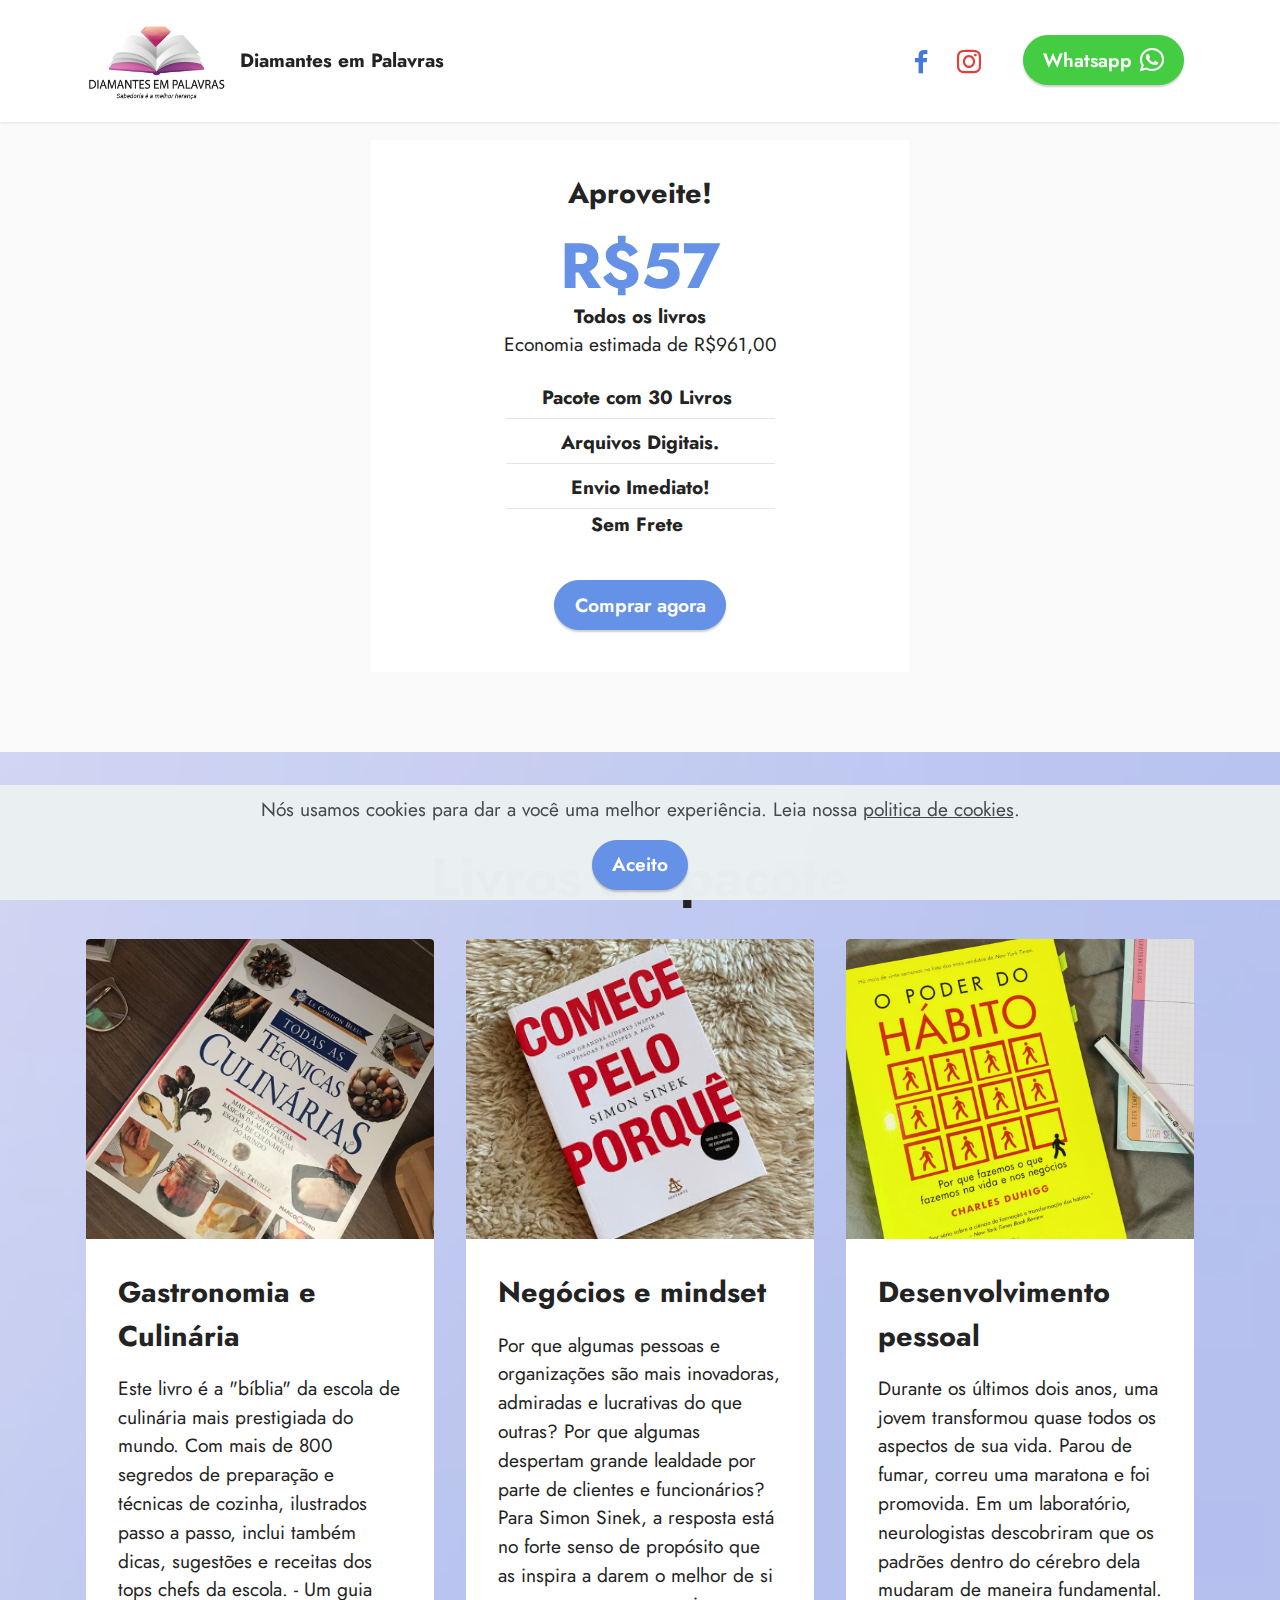
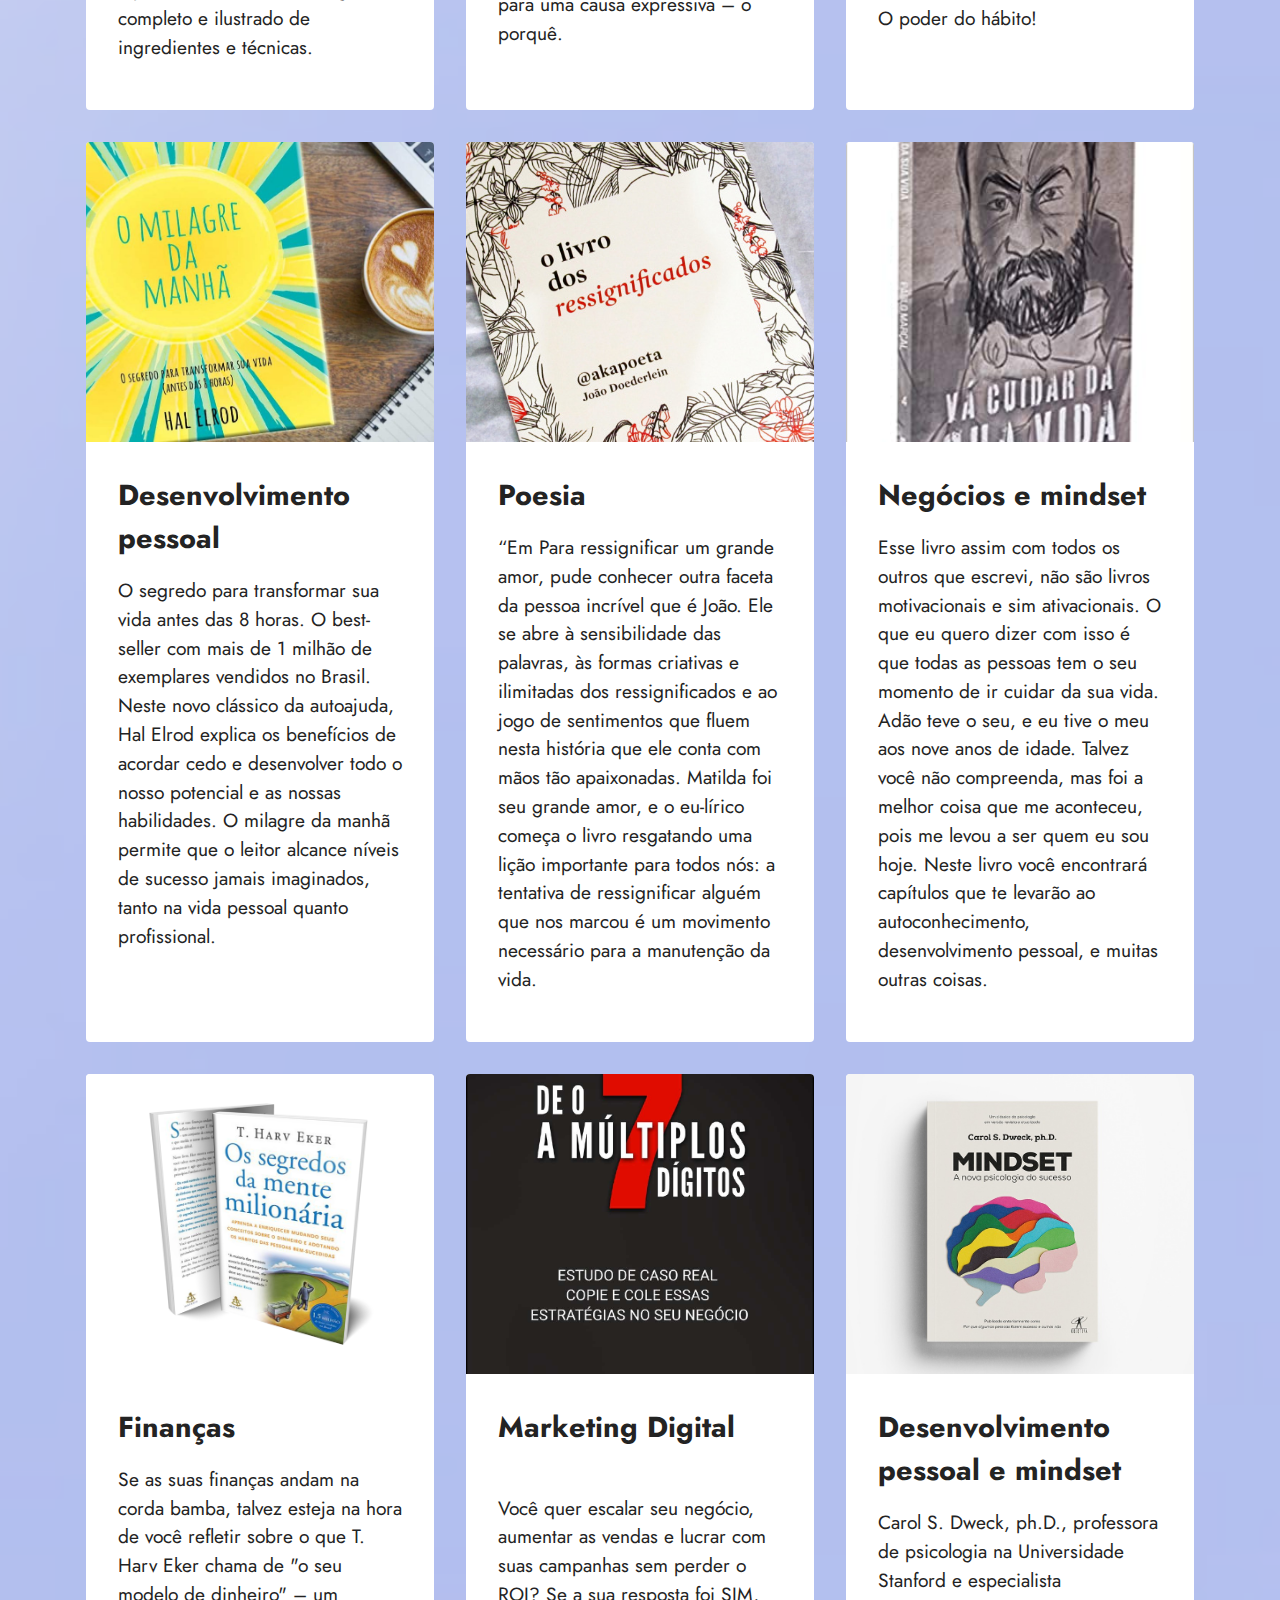
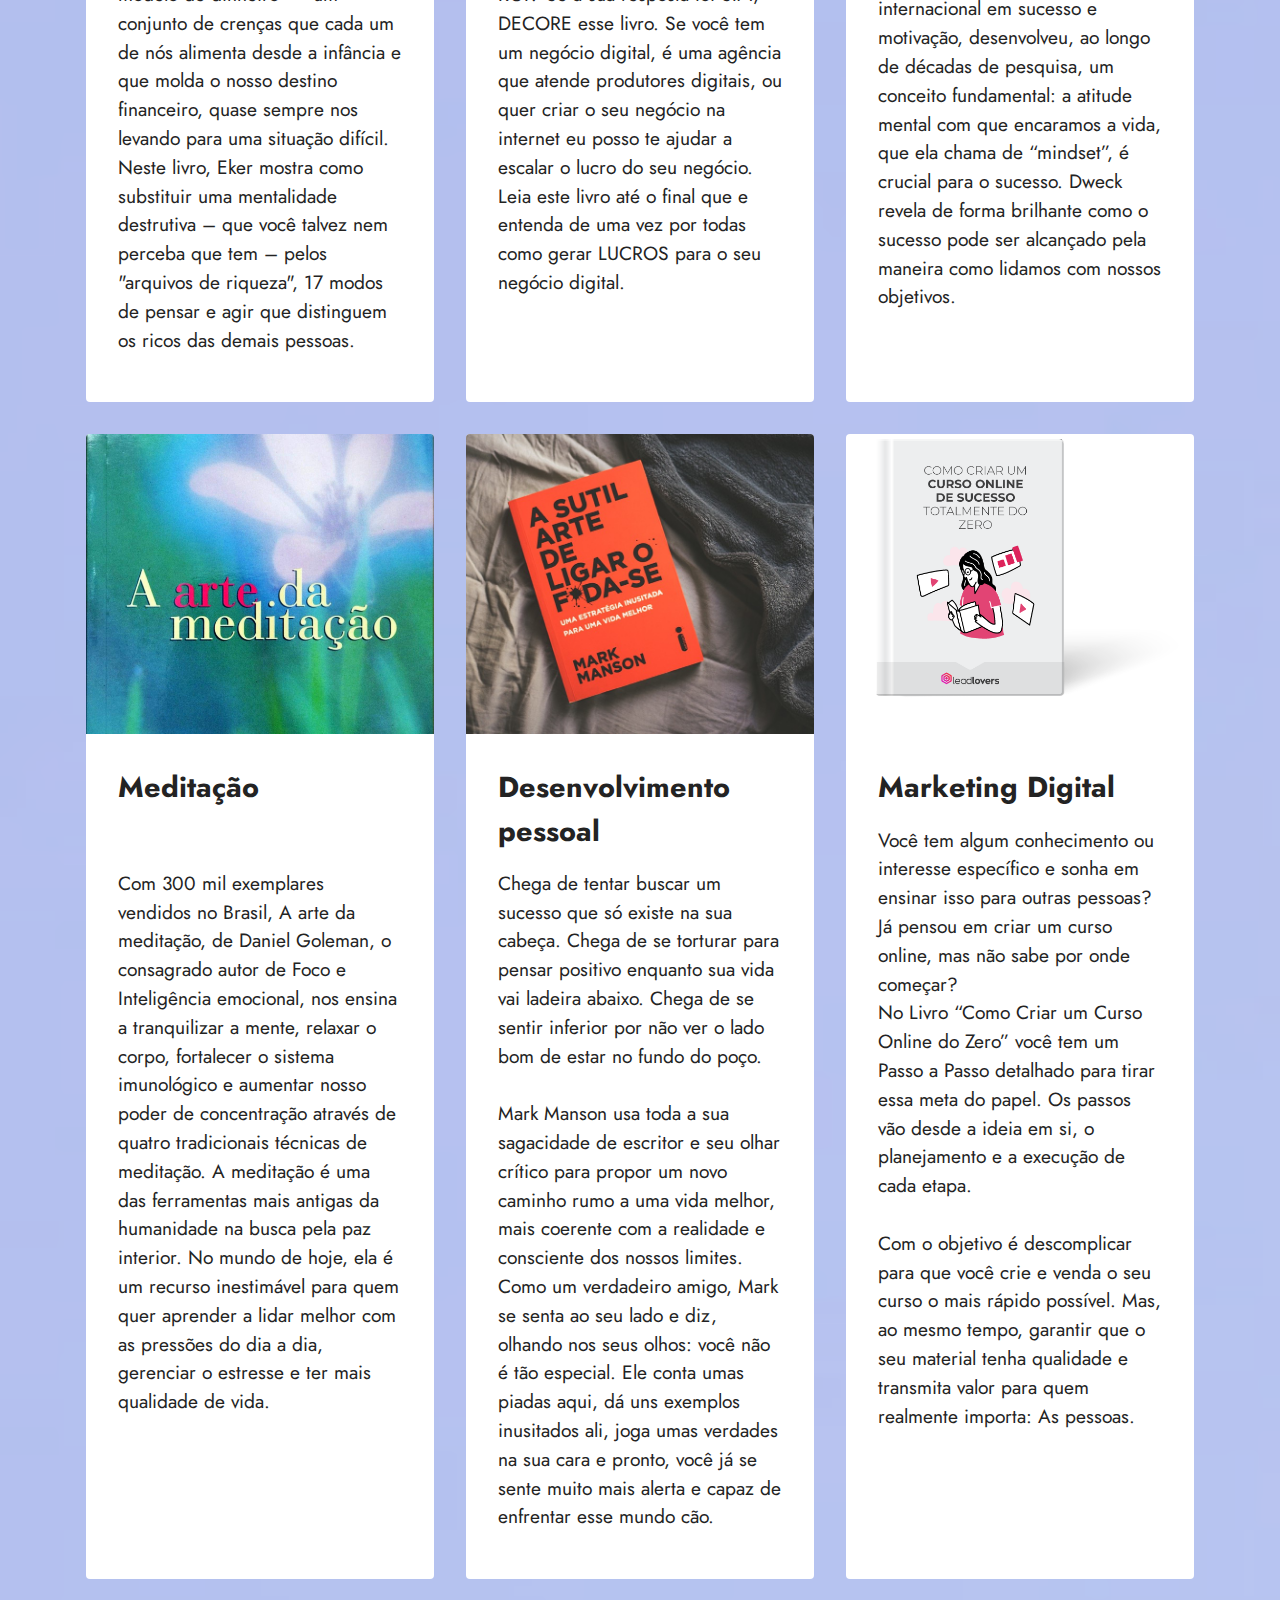
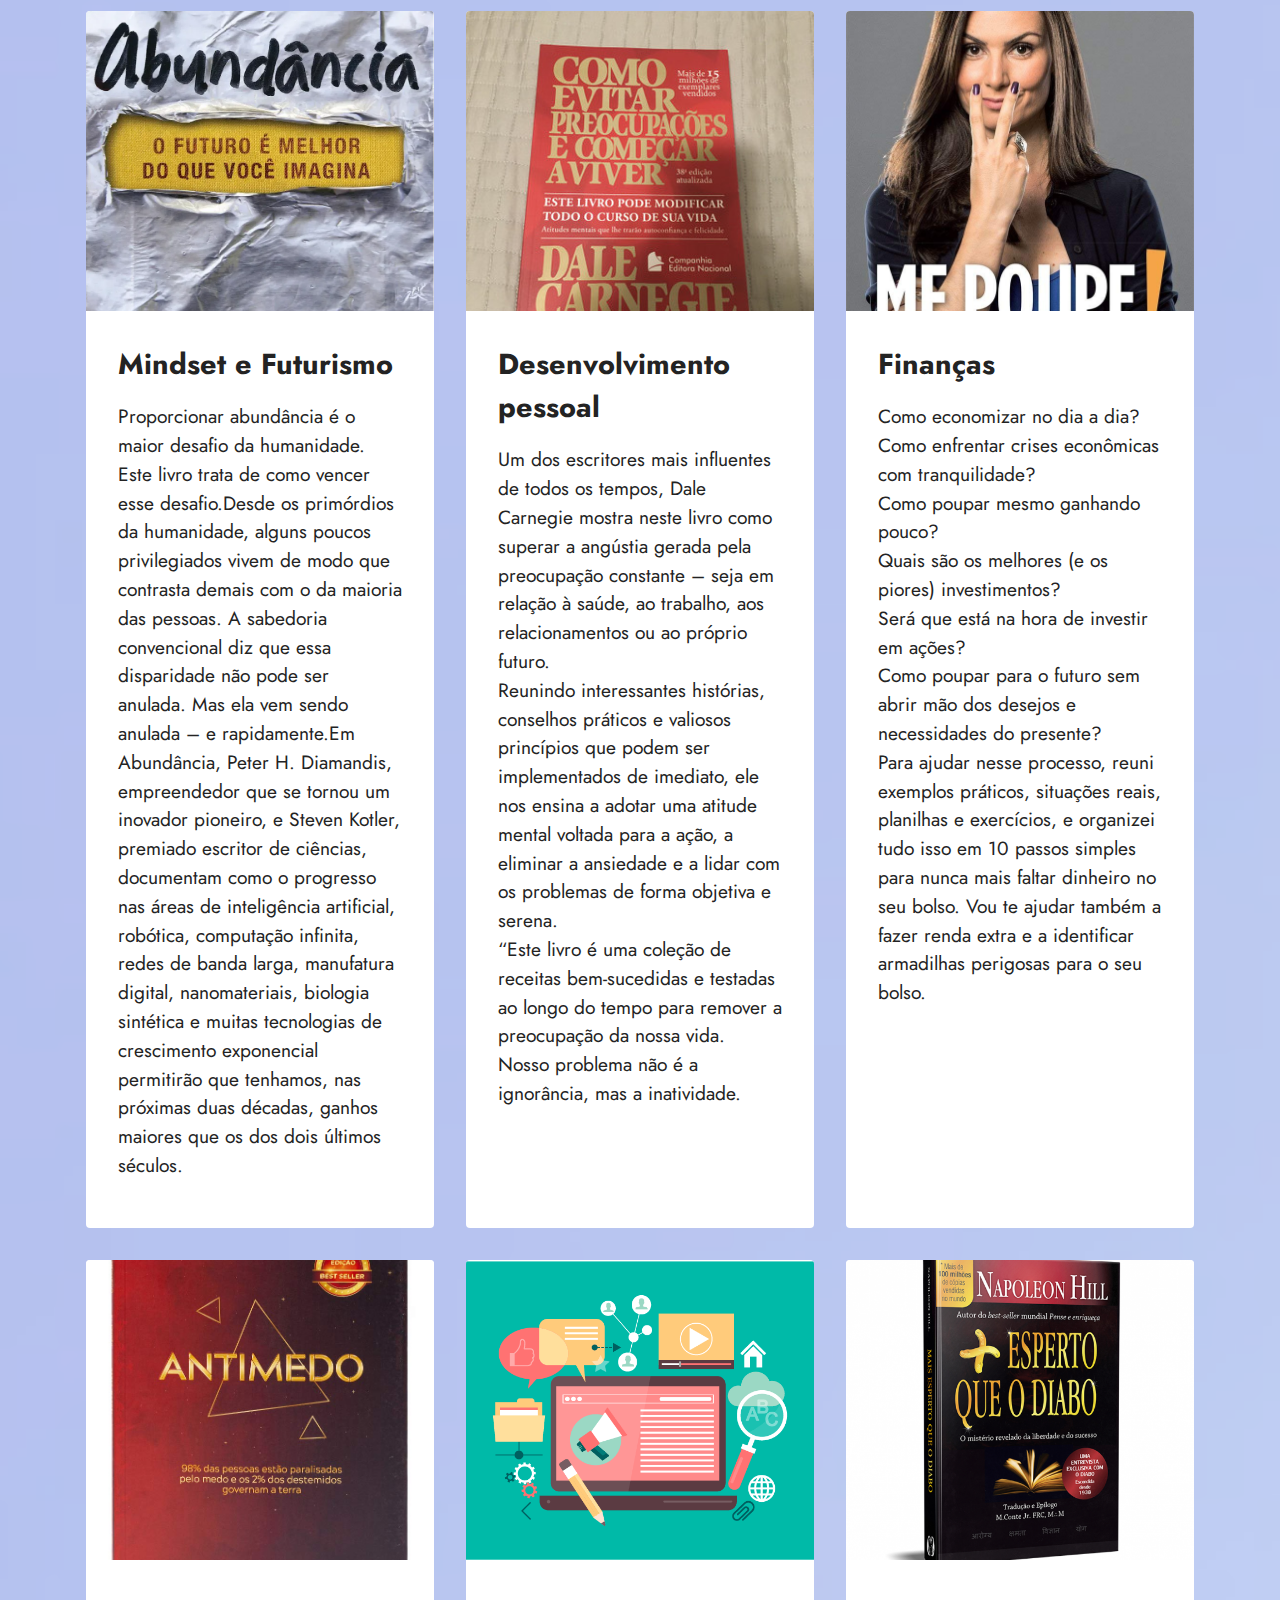
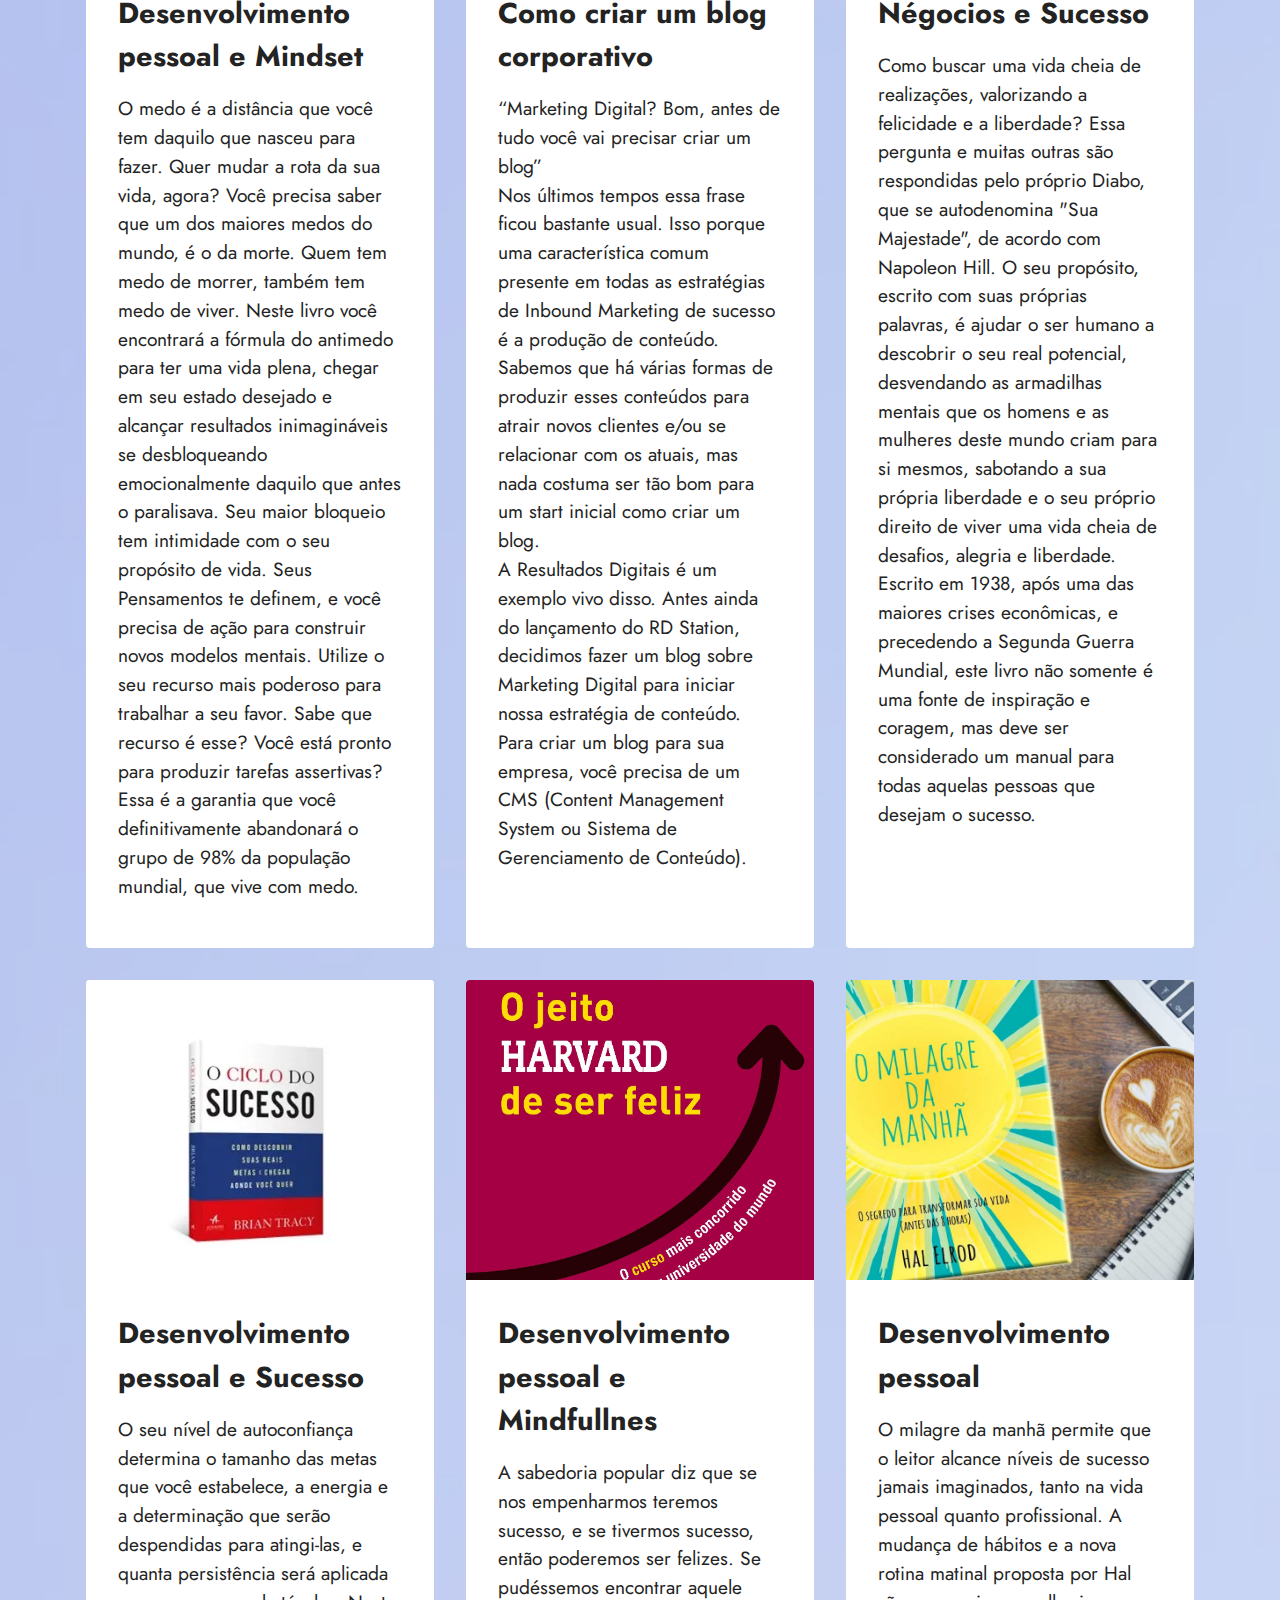
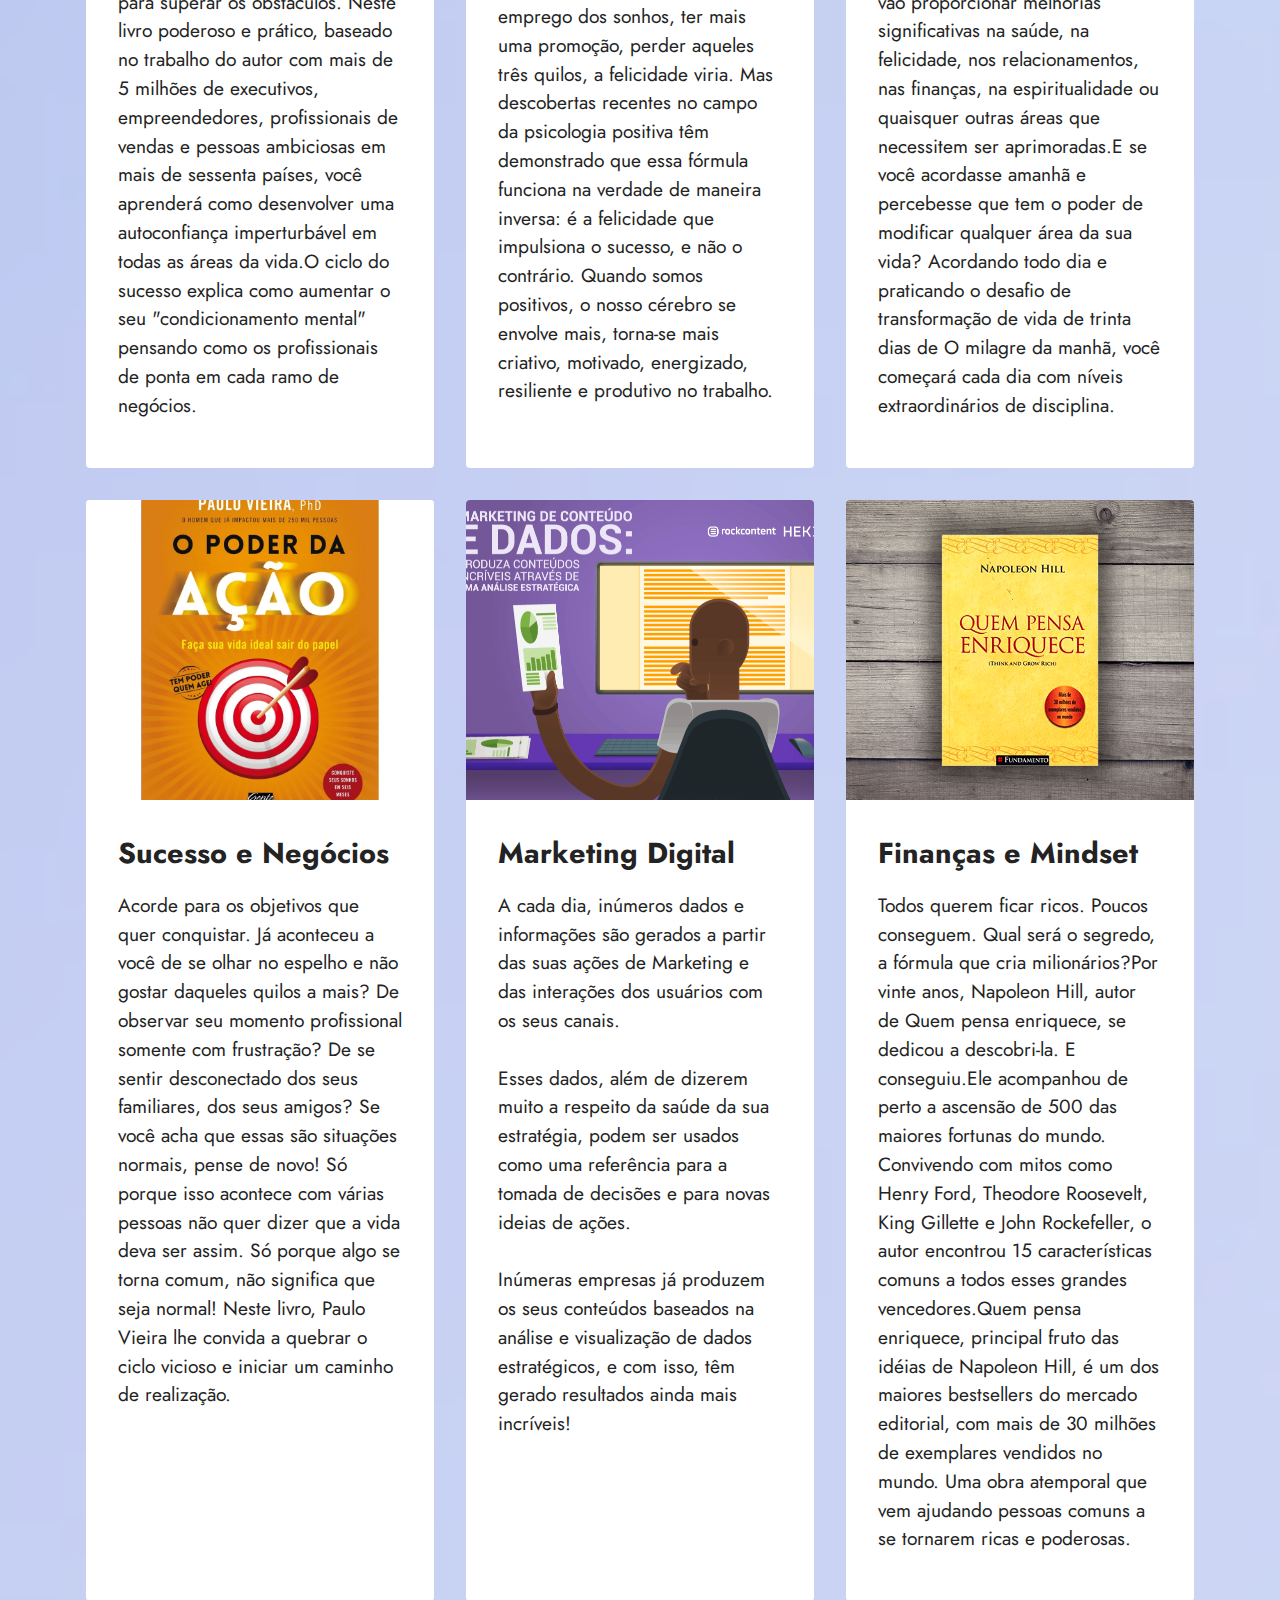
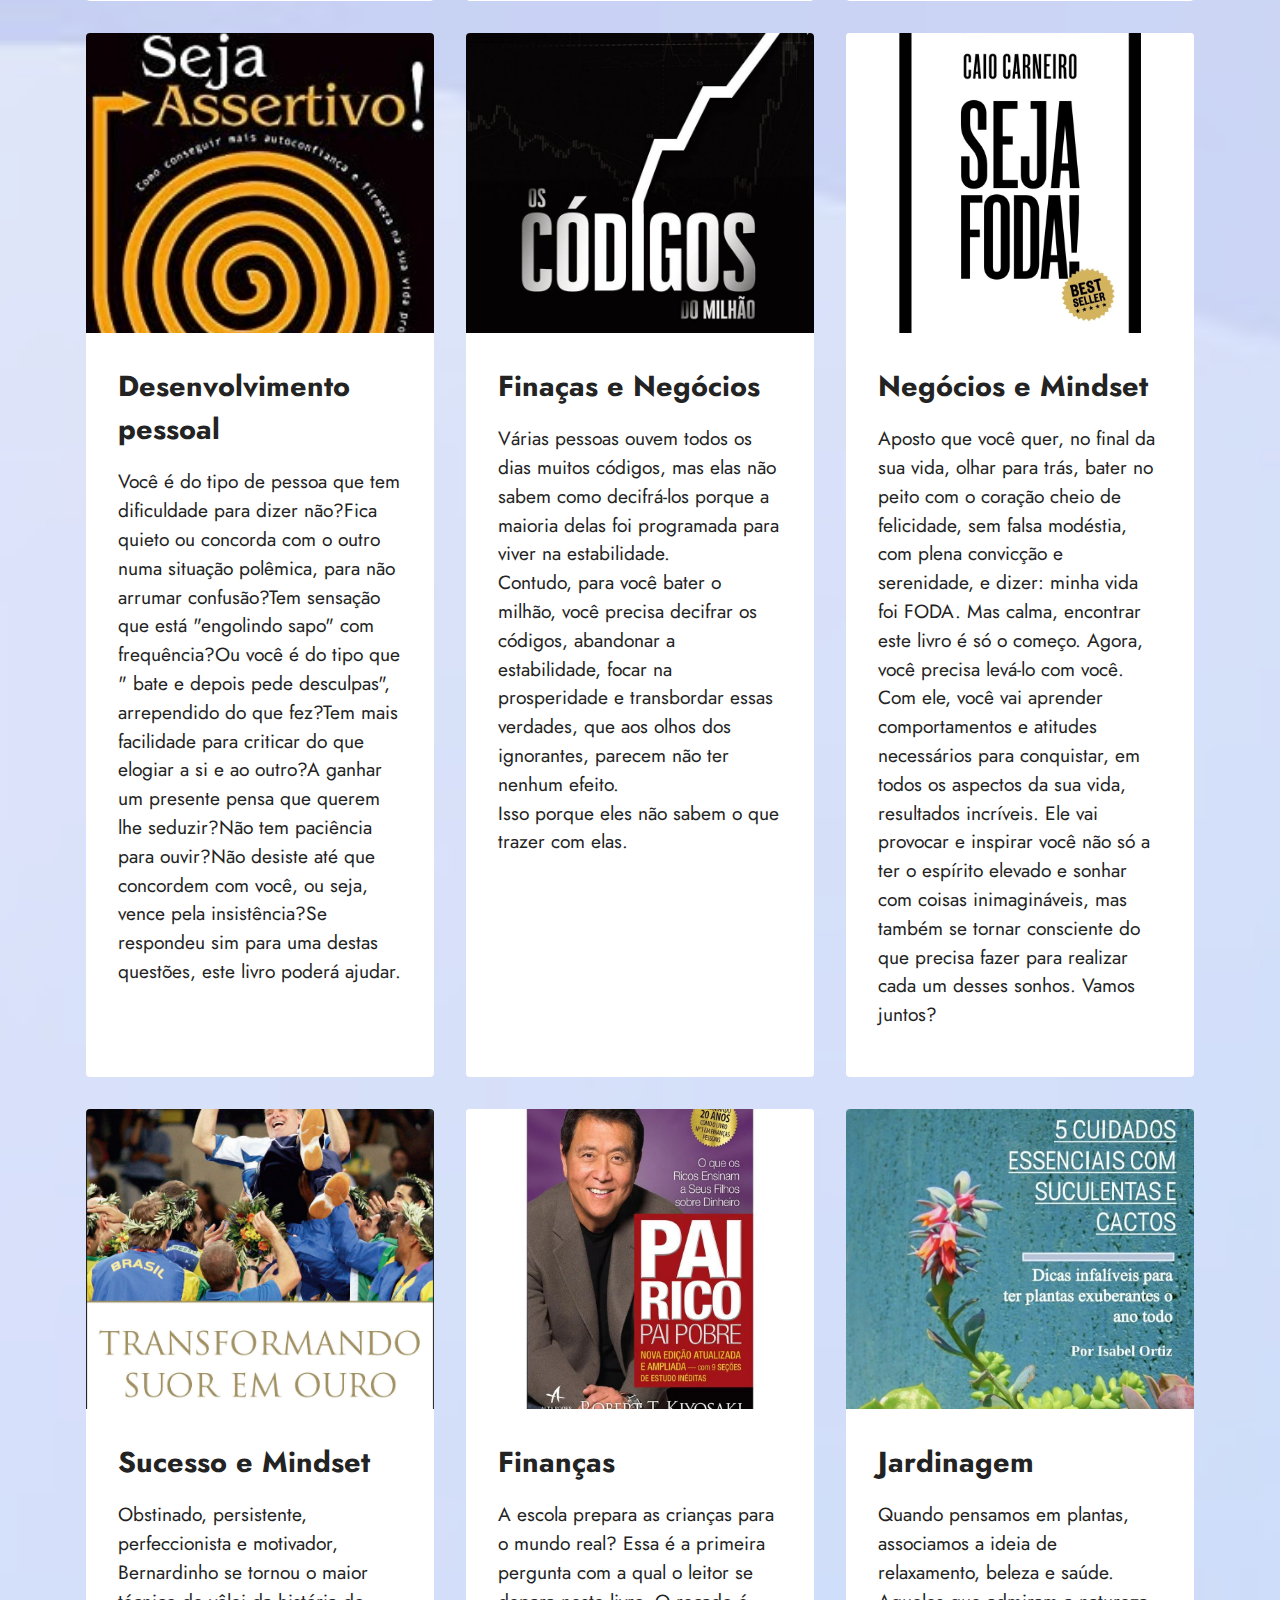
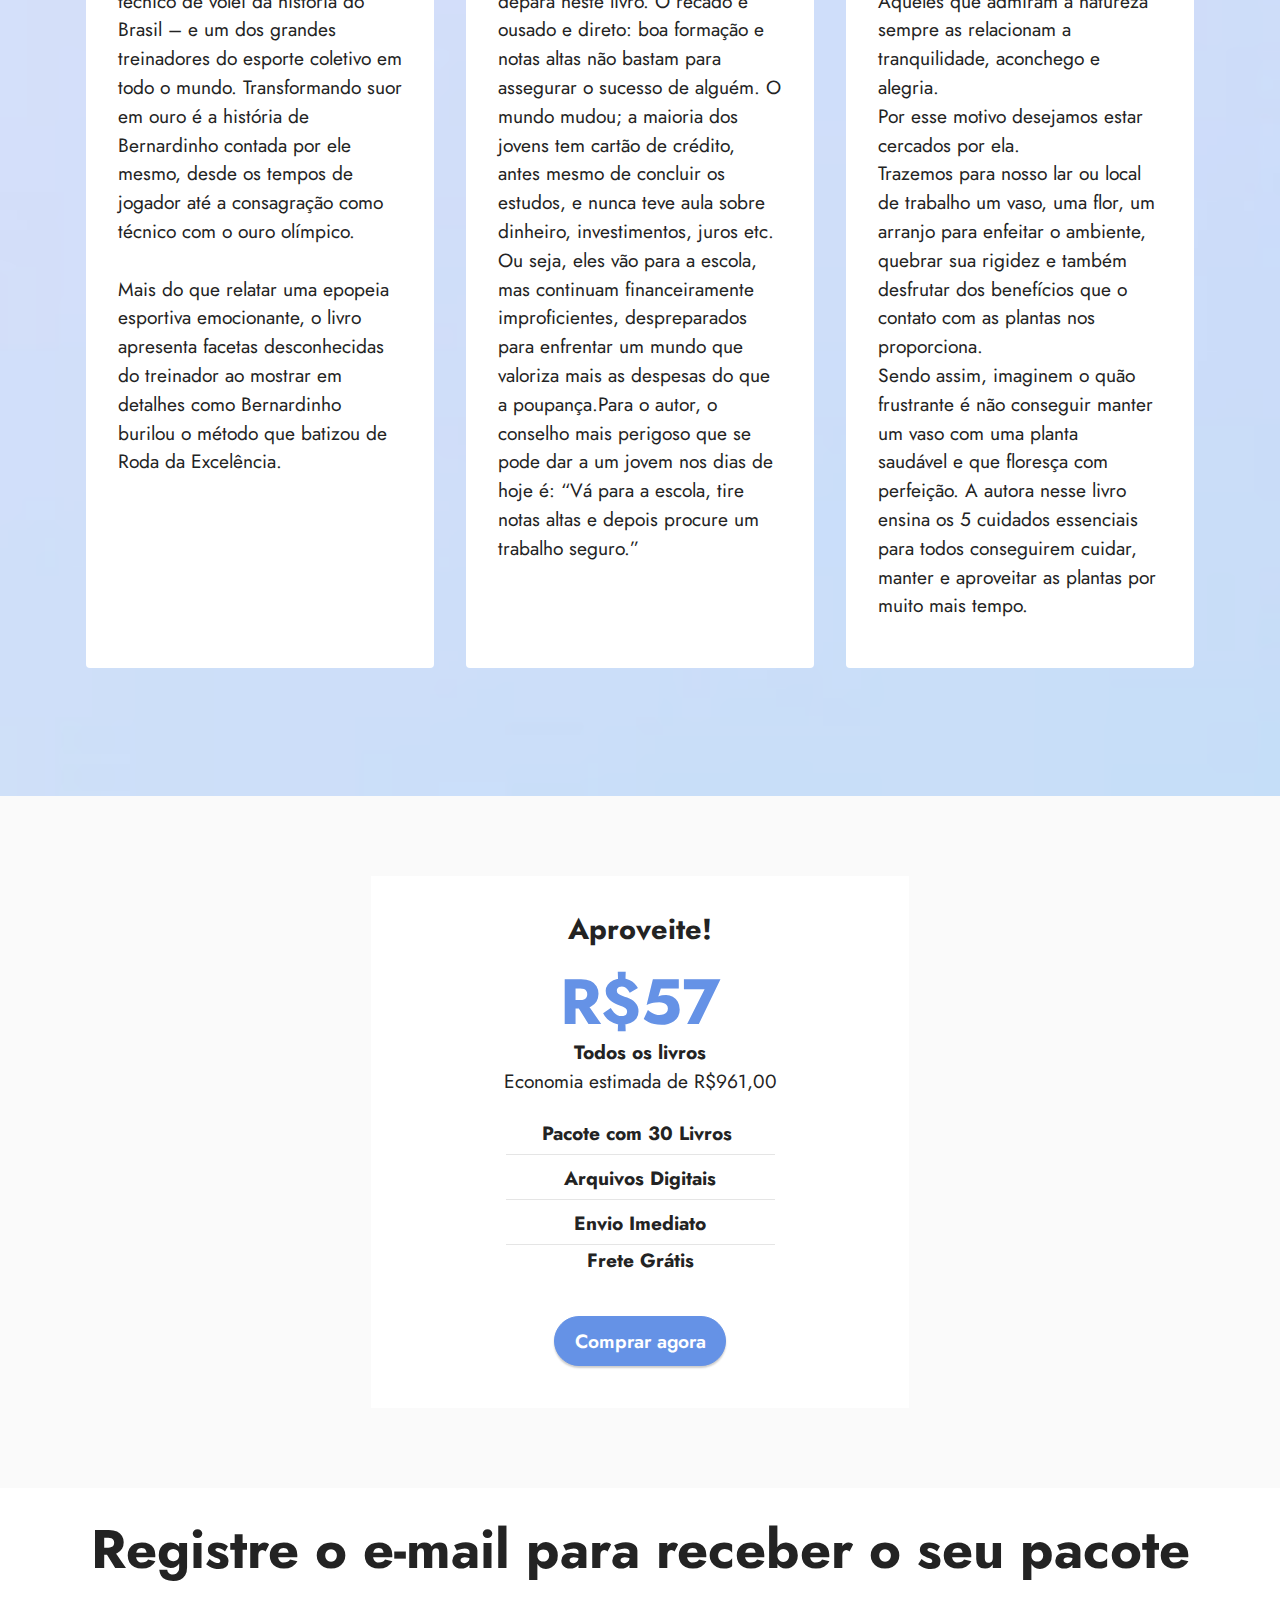
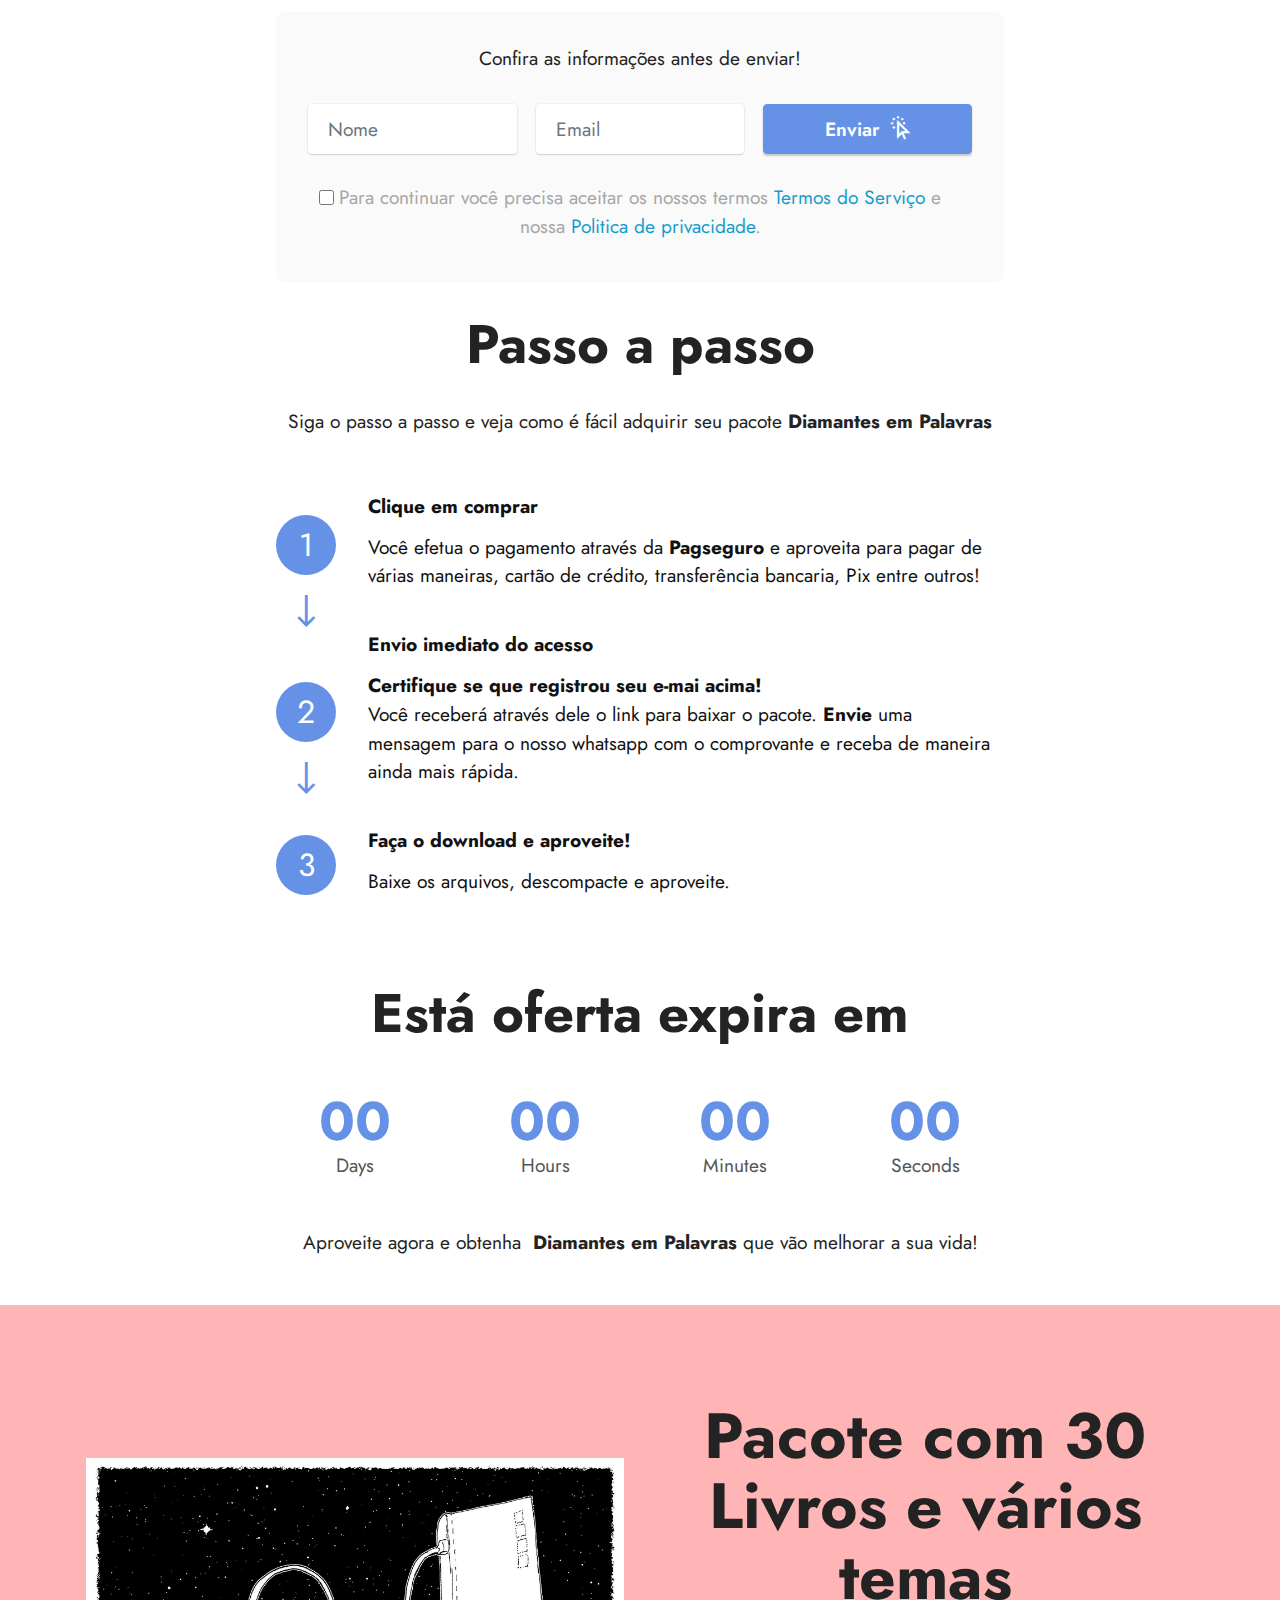
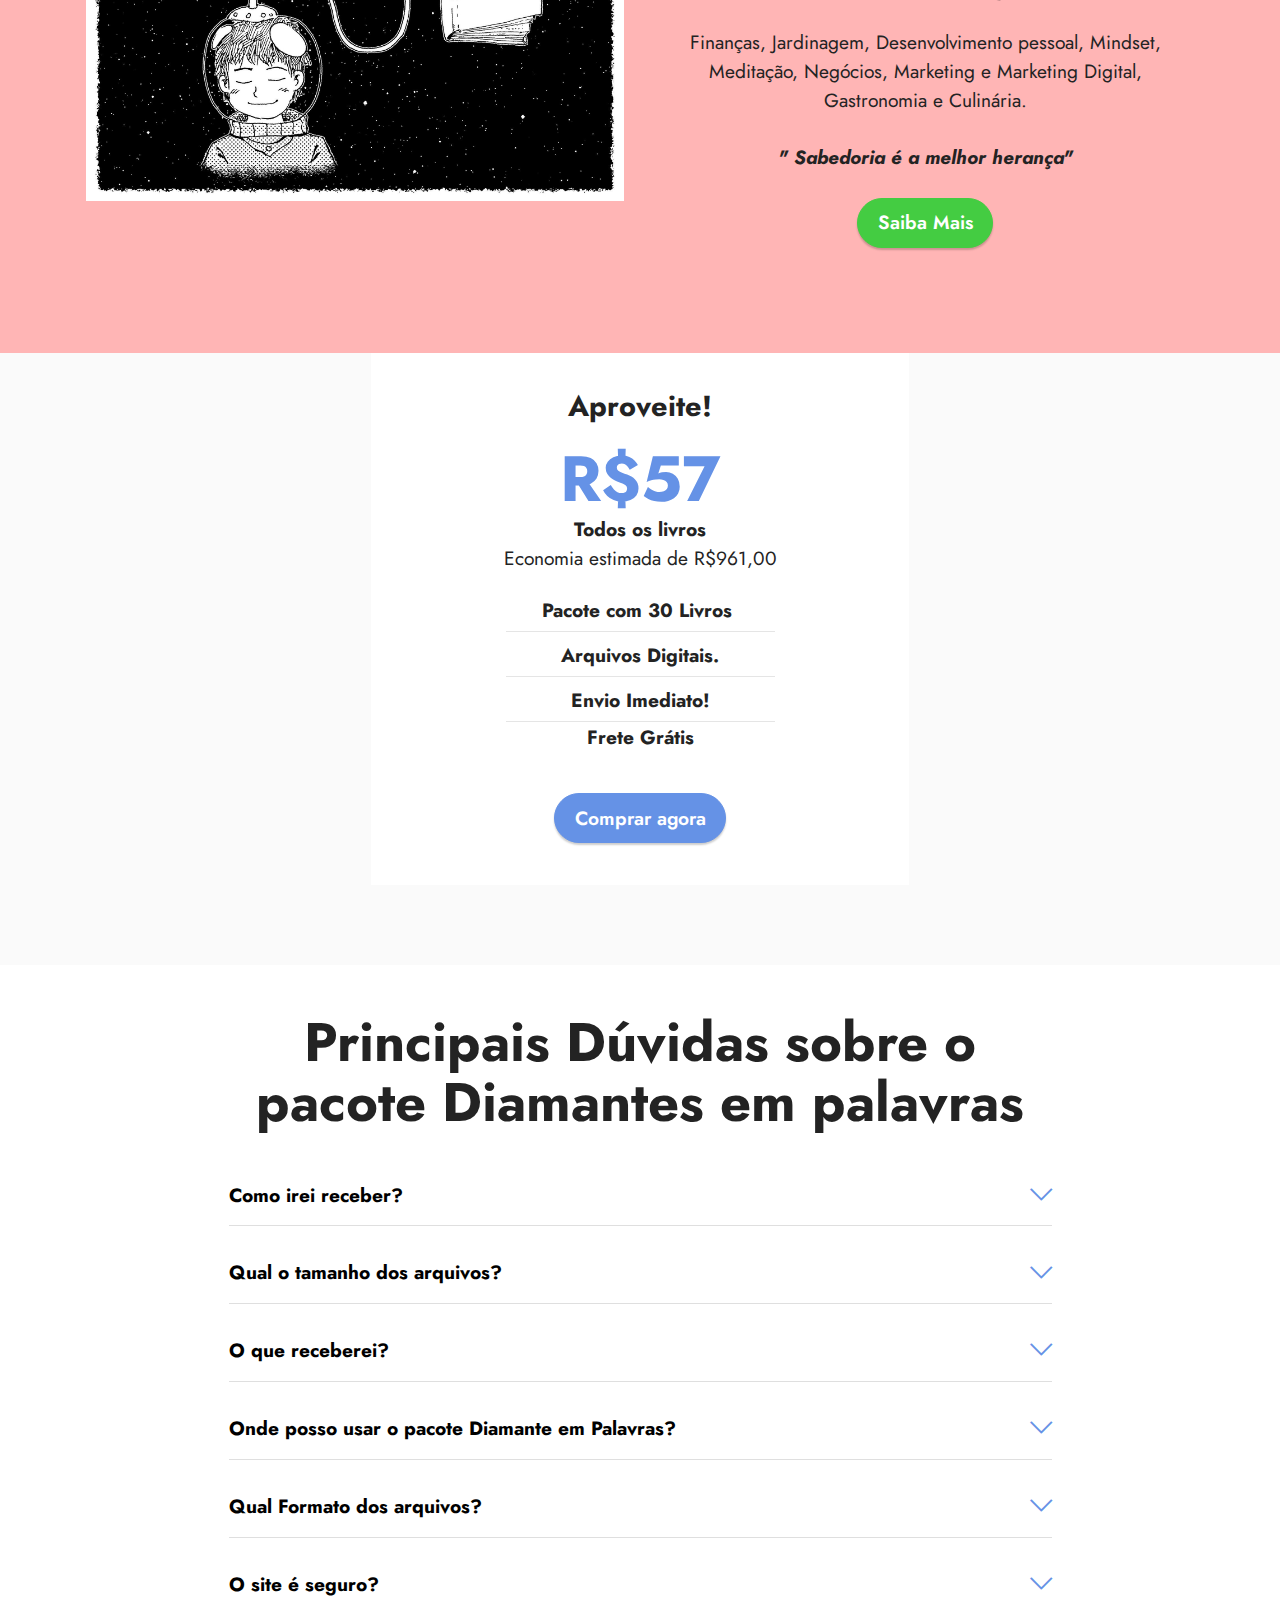
==== page2.html @ 194b8205 "create github pages" ====
<!DOCTYPE html>
<html  >
<head>
  <!-- Site made with Mobirise Website Builder v5.3.0, https://mobirise.com -->
  <meta charset="UTF-8">
  <meta http-equiv="X-UA-Compatible" content="IE=edge">
  <meta name="generator" content="Mobirise v5.3.0, mobirise.com">
  <meta name="viewport" content="width=device-width, initial-scale=1, minimum-scale=1">
  <link rel="shortcut icon" href="assets/images/diamantes-em-palavras-logo-sem-fundo-letras-pretas.png" type="image/x-icon">
  <meta name="description" content="R$ 57,00 - Pacote com 30 Livros com vários temas
Finanças, Jardinagem, Desenvolvimento pessoal, Mindset, Meditação, Negócios, Marketing e Marketing Digital, Gastronomia e Culinária.
Best Sellers do mundo todo! aproveite!
" Sabedoria é a melhor herança"">
  
  
  <title>Livros do pacote</title>
  <link rel="stylesheet" href="assets/web/assets/mobirise-icons2/mobirise2.css">
  <link rel="stylesheet" href="assets/web/assets/mobirise-icons/mobirise-icons.css">
  <link rel="stylesheet" href="assets/tether/tether.min.css">
  <link rel="stylesheet" href="assets/bootstrap/css/bootstrap.min.css">
  <link rel="stylesheet" href="assets/bootstrap/css/bootstrap-grid.min.css">
  <link rel="stylesheet" href="assets/bootstrap/css/bootstrap-reboot.min.css">
  <link rel="stylesheet" href="assets/web/assets/gdpr-plugin/gdpr-styles.css">
  <link rel="stylesheet" href="assets/dropdown/css/style.css">
  <link rel="stylesheet" href="assets/formstyler/jquery.formstyler.css">
  <link rel="stylesheet" href="assets/formstyler/jquery.formstyler.theme.css">
  <link rel="stylesheet" href="assets/datepicker/jquery.datetimepicker.min.css">
  <link rel="stylesheet" href="assets/socicon/css/styles.css">
  <link rel="stylesheet" href="assets/theme/css/style.css">
  <link rel="preload" as="style" href="assets/mobirise/css/mbr-additional.css"><link rel="stylesheet" href="assets/mobirise/css/mbr-additional.css" type="text/css">
  
  
  
  
</head>
<body>
  
  <section class="menu menu3 cid-sAWauhNKbC" once="menu" id="menu3-t">
    
    <nav class="navbar navbar-dropdown navbar-fixed-top navbar-expand-lg">
        <div class="container">
            <div class="navbar-brand">
                <span class="navbar-logo">
                    <a href="https://mobiri.se">
                        <img src="assets/images/diamantes-em-palavras-logo-sem-fundo-letras-pretas.png" alt="Mobirise" style="height: 6.3rem;">
                    </a>
                </span>
                <span class="navbar-caption-wrap"><a class="navbar-caption text-black text-primary display-7" href="#top">Diamantes em Palavras</a></span>
            </div>
            <button class="navbar-toggler" type="button" data-toggle="collapse" data-target="#navbarSupportedContent" aria-controls="navbarNavAltMarkup" aria-expanded="false" aria-label="Toggle navigation">
                <div class="hamburger">
                    <span></span>
                    <span></span>
                    <span></span>
                    <span></span>
                </div>
            </button>
            <div class="collapse navbar-collapse" id="navbarSupportedContent">
                
                <div class="icons-menu">
                    <a class="iconfont-wrapper" href="https://www.facebook.com/Diamantes-em-palavras-103371318523876" target="_blank">
                        <span class="p-2 mbr-iconfont socicon-facebook socicon" style="color: rgb(68, 121, 217); fill: rgb(68, 121, 217);"></span>
                    </a>
                    <a class="iconfont-wrapper" href="https://www.instagram.com/diamantesempalavras/" target="_blank">
                        <span class="p-2 mbr-iconfont socicon-instagram socicon" style="color: rgb(228, 63, 63); fill: rgb(228, 63, 63);"></span>
                    </a>
                    
                    
                </div>
                <div class="navbar-buttons mbr-section-btn"><a class="btn btn-secondary display-4" href="https://wa.me/005511966268564"><span class="socicon socicon-whatsapp mbr-iconfont mbr-iconfont-btn"></span>Whatsapp</a></div>
            </div>
        </div>
    </nav>
</section>

<section class="pricing2 cid-sAWaulA4Mg" id="pricing2-y">
    

    
    <div class="container">
        <div class="row justify-content-center">
            <div class="col-12 col-md-6 align-center">
                <div class="plan">
                    <div class="plan-header">
                        <h6 class="plan-title mbr-fonts-style mb-3 display-5">
                            <strong>Aproveite!</strong></h6>
                        <div class="plan-price">
                            <p class="price mbr-fonts-style m-0 display-1"><strong>R$57</strong><br></p>
                            <p class="price-term mbr-fonts-style mb-3 display-7"><strong>Todos os livros </strong><br>Economia estimada de R$961,00</p>
                        </div>
                    </div>
                    <div class="plan-body">
                        <div class="plan-list mb-4">
                            <ul class="list-group mbr-fonts-style list-group-flush display-7">
                                <li class="list-group-item"><strong>Pacote com 30 Livros&nbsp;</strong></li><li class="list-group-item"><strong>Arquivos Digitais.</strong></li><li class="list-group-item"><strong>Envio Imediato! </strong><br></li><strong>Sem Frete&nbsp;</strong>
                            </ul>
                        </div>
                        <div class="mbr-section-btn text-center"><a href="https://pag.ae/7W_m2dyKr" class="btn btn-primary display-4">Comprar agora</a></div>
                    </div>
                </div>
            </div>
            
            
            
        </div>
    </div>
</section>

<section class="features4 cid-sAWaujpYjz" id="features4-x">
    
    <div class="mbr-overlay"></div>
    <div class="container">
        <div class="mbr-section-head">
            <h4 class="mbr-section-title mbr-fonts-style align-center mb-0 display-2"><strong>Livros do pacote</strong></h4>
            
        </div>
        <div class="row mt-4">
            <div class="item features-image сol-12 col-md-6 col-lg-4 active">
                <div class="item-wrapper">
                    <div class="item-img">
                        <img src="assets/images/tecnicas-culinrias-le-cordon-blue-diamantes-em-palavras.jpg" alt="" title="" data-slide-to="0">
                    </div>
                    <div class="item-content">
                        <h5 class="item-title mbr-fonts-style display-5"><strong>Gastronomia e Culinária</strong></h5>
                        
                        <p class="mbr-text mbr-fonts-style mt-3 display-7">Este livro é a "bíblia" da escola de culinária mais prestigiada do mundo. Com mais de 800 segredos de preparação e técnicas de cozinha, ilustrados passo a passo, inclui também dicas, sugestões e receitas dos tops chefs da escola. - Um guia completo e ilustrado de ingredientes e técnicas.</p>
                    </div>
                    
                </div>
            </div><div class="item features-image сol-12 col-md-6 col-lg-4">
                <div class="item-wrapper">
                    <div class="item-img">
                        <img src="assets/images/comece-pelo-porque-simon-sinek-diamantes-nas-palavras.jpg" alt="Comece pelo porque - diamantes em palavras - livros a baixo custo" title="" data-slide-to="1">
                    </div>
                    <div class="item-content">
                        <h5 class="item-title mbr-fonts-style display-5"><strong>Negócios e mindset</strong></h5>
                        
                        <p class="mbr-text mbr-fonts-style mt-3 display-7">Por que algumas pessoas e organizações são mais inovadoras, admiradas e lucrativas do que outras? Por que algumas despertam grande lealdade por parte de clientes e funcionários?
<br>Para Simon Sinek, a resposta está no forte senso de propósito que as inspira a darem o melhor de si para uma causa expressiva – o porquê.</p>
                    </div>
                    
                </div>
            </div>
            
            <div class="item features-image сol-12 col-md-6 col-lg-4">
                <div class="item-wrapper">
                    <div class="item-img">
                        <img src="assets/images/o-poder-do-habito-diamantes-em-palavras-1.png" alt="diamantes em palavras , melhores livros a baixo custo" title="">
                    </div>
                    <div class="item-content">
                        <h5 class="item-title mbr-fonts-style display-5"><strong>Desenvolvimento pessoal</strong></h5>
                        
                        <p class="mbr-text mbr-fonts-style mt-3 display-7">Durante os últimos dois anos, uma jovem transformou quase todos os aspectos de sua vida. Parou de fumar, correu uma maratona e foi promovida. Em um laboratório, neurologistas descobriram que os padrões dentro do cérebro dela mudaram de maneira fundamental. O poder do hábito!<br></p>
                    </div>
                    
                </div>
            </div><div class="item features-image сol-12 col-md-6 col-lg-4">
                <div class="item-wrapper">
                    <div class="item-img">
                        <img src="assets/images/o-milagre-da-manha-hal-herold-diamantes-em-palavras-1.jpeg" alt="diamantes em palavras , melhores livros a baixo custo" title="">
                    </div>
                    <div class="item-content">
                        <h5 class="item-title mbr-fonts-style display-5"><strong>Desenvolvimento&nbsp; pessoal</strong></h5>
                        
                        <p class="mbr-text mbr-fonts-style mt-3 display-7">O segredo para transformar sua vida antes das 8 horas. O best-seller com mais de 1 milhão de exemplares vendidos no Brasil. Neste novo clássico da autoajuda, Hal Elrod explica os benefícios de acordar cedo e desenvolver todo o nosso potencial e as nossas habilidades. O milagre da manhã permite que o leitor alcance níveis de sucesso jamais imaginados, tanto na vida pessoal quanto profissional.&nbsp;<br></p>
                    </div>
                    
                </div>
            </div><div class="item features-image сol-12 col-md-6 col-lg-4">
                <div class="item-wrapper">
                    <div class="item-img">
                        <img src="assets/images/o-livro-dos-ressignificados-akapoeta-diamantes-em-palavras.jpg" alt="diamantes em palavras , melhores livros a baixo custo" title="">
                    </div>
                    <div class="item-content">
                        <h5 class="item-title mbr-fonts-style display-5"><strong>Poesia</strong></h5>
                        
                        <p class="mbr-text mbr-fonts-style mt-3 display-7">“Em Para ressignificar um grande amor, pude conhecer outra faceta da pessoa incrível que é João. Ele se abre à sensibilidade das palavras, às formas criativas e ilimitadas dos ressignificados e ao jogo de sentimentos que fluem nesta história que ele conta com mãos tão apaixonadas.&nbsp;Matilda foi seu grande amor, e o eu-lírico começa o livro resgatando uma lição importante para todos nós: a tentativa de ressignificar alguém que nos marcou é um movimento necessário para a manutenção da vida.</p>
                    </div>
                    
                </div>
            </div><div class="item features-image сol-12 col-md-6 col-lg-4">
                <div class="item-wrapper">
                    <div class="item-img">
                        <img src="assets/images/va-cuidar-da-sua-vida-pablo-maral-diamantes-em-palavras.jpg" alt="diamantes em palavras , melhores livros a baixo custo" title="">
                    </div>
                    <div class="item-content">
                        <h5 class="item-title mbr-fonts-style display-5"><strong>Negócios e mindset</strong></h5>
                        
                        <p class="mbr-text mbr-fonts-style mt-3 display-7">Esse livro assim com todos os outros que escrevi, não são livros motivacionais e sim ativacionais. O que eu quero dizer com isso é que todas as pessoas tem o seu momento de ir cuidar da sua vida. Adão teve o seu, e eu tive o meu aos nove anos de idade. Talvez você não compreenda, mas foi a melhor coisa que me aconteceu, pois me levou a ser quem eu sou hoje. Neste livro você encontrará capítulos que te levarão ao autoconhecimento, desenvolvimento pessoal, e muitas outras coisas.<br></p>
                    </div>
                    
                </div>
            </div><div class="item features-image сol-12 col-md-6 col-lg-4">
                <div class="item-wrapper">
                    <div class="item-img">
                        <img src="assets/images/os-segredos-da-mente-milionria-diamantes-em-palavras.png" alt="diamantes em palavras , melhores livros a baixo custo" title="">
                    </div>
                    <div class="item-content">
                        <h5 class="item-title mbr-fonts-style display-5"><strong>Finanças&nbsp;</strong></h5>
                        
                        <p class="mbr-text mbr-fonts-style mt-3 display-7">Se as suas finanças andam na corda bamba, talvez esteja na hora de você refletir sobre o que T. Harv Eker chama de "o seu modelo de dinheiro" – um conjunto de crenças que cada um de nós alimenta desde a infância e que molda o nosso destino financeiro, quase sempre nos levando para uma situação difícil.
<br>Neste livro, Eker mostra como substituir uma mentalidade destrutiva – que você talvez nem perceba que tem – pelos "arquivos de riqueza", 17 modos de pensar e agir que distinguem os ricos das demais pessoas.<br></p>
                    </div>
                    
                </div>
            </div><div class="item features-image сol-12 col-md-6 col-lg-4">
                <div class="item-wrapper">
                    <div class="item-img">
                        <img src="assets/images/de-0-a-multiplos-7-digitos-juliano-torriani-diamantes-em-palavras.jpg" alt="diamantes em palavras , melhores livros a baixo custo" title="">
                    </div>
                    <div class="item-content">
                        <h5 class="item-title mbr-fonts-style display-5"><strong>Marketing Digital</strong></h5>
                        
                        <p class="mbr-text mbr-fonts-style mt-3 display-7"><br>Você quer escalar seu negócio, aumentar as vendas e lucrar com suas campanhas sem perder o ROI? Se a sua resposta foi SIM, DECORE esse livro. Se você tem um negócio digital, é uma agência que atende produtores digitais, ou quer criar o seu negócio na internet eu posso te ajudar a escalar o lucro do seu negócio. Leia este livro até o final que e entenda de uma vez por todas como gerar LUCROS para o seu negócio digital.<br></p>
                    </div>
                    
                </div>
            </div><div class="item features-image сol-12 col-md-6 col-lg-4">
                <div class="item-wrapper">
                    <div class="item-img">
                        <img src="assets/images/capa-matria.jpeg" alt="diamantes em palavras , melhores livros a baixo custo" title="">
                    </div>
                    <div class="item-content">
                        <h5 class="item-title mbr-fonts-style display-5"><strong>Desenvolvimento pessoal e mindset</strong></h5>
                        
                        <p class="mbr-text mbr-fonts-style mt-3 display-7">Carol S. Dweck, ph.D., professora de psicologia na Universidade Stanford e especialista internacional em sucesso e motivação, desenvolveu, ao longo de décadas de pesquisa, um conceito fundamental: a atitude mental com que encaramos a vida, que ela chama de “mindset”, é crucial para o sucesso. Dweck revela de forma brilhante como o sucesso pode ser alcançado pela maneira como lidamos com nossos objetivos.&nbsp;<br></p>
                    </div>
                    
                </div>
            </div><div class="item features-image сol-12 col-md-6 col-lg-4">
                <div class="item-wrapper">
                    <div class="item-img">
                        <img src="assets/images/a-arte-da-meditao-daniel-goleman-diamantes-em-palavras-1.jpg" alt="diamantes em palavras , melhores livros a baixo custo" title="">
                    </div>
                    <div class="item-content">
                        <h5 class="item-title mbr-fonts-style display-5"><strong>Meditação</strong><br><strong><br></strong></h5>
                        
                        <p class="mbr-text mbr-fonts-style mt-3 display-7">Com 300 mil exemplares vendidos no Brasil, A arte da meditação, de Daniel Goleman, o consagrado autor de Foco e Inteligência emocional, nos ensina a tranquilizar a mente, relaxar o corpo, fortalecer o sistema imunológico e aumentar nosso poder de concentração através de quatro tradicionais técnicas de meditação. A meditação é uma das ferramentas mais antigas da humanidade na busca pela paz interior. No mundo de hoje, ela é um recurso inestimável para quem quer aprender a lidar melhor com as pressões do dia a dia, gerenciar o estresse e ter mais qualidade de vida.&nbsp;<br></p>
                    </div>
                    
                </div>
            </div><div class="item features-image сol-12 col-md-6 col-lg-4">
                <div class="item-wrapper">
                    <div class="item-img">
                        <img src="assets/images/a-sutil-arte-de-ligar-o-foda-se-mark-manson-diamantes-em-palavras.jpeg" alt="diamantes em palavras , melhores livros a baixo custo" title="">
                    </div>
                    <div class="item-content">
                        <h5 class="item-title mbr-fonts-style display-5"><strong>Desenvolvimento pessoal</strong></h5>
                        
                        <p class="mbr-text mbr-fonts-style mt-3 display-7">Chega de tentar buscar um sucesso que só existe na sua cabeça. Chega de se torturar para pensar positivo enquanto sua vida vai ladeira abaixo. Chega de se sentir inferior por não ver o lado bom de estar no fundo do poço.<br><br>Mark Manson usa toda a sua sagacidade de escritor e seu olhar crítico para propor um novo caminho rumo a uma vida melhor, mais coerente com a realidade e consciente dos nossos limites. Como um verdadeiro amigo, Mark se senta ao seu lado e diz, olhando nos seus olhos: você não é tão especial. Ele conta umas piadas aqui, dá uns exemplos inusitados ali, joga umas verdades na sua cara e pronto, você já se sente muito mais alerta e capaz de enfrentar esse mundo cão.<br></p>
                    </div>
                    
                </div>
            </div><div class="item features-image сol-12 col-md-6 col-lg-4">
                <div class="item-wrapper">
                    <div class="item-img">
                        <img src="assets/images/como-criar-um-curso-online-de-sucesso-leadlovers-diamantes-em-palavras.png" alt="diamantes em palavras , melhores livros a baixo custo" title="">
                    </div>
                    <div class="item-content">
                        <h5 class="item-title mbr-fonts-style display-5"><strong>Marketing Digital</strong></h5>
                        
                        <p class="mbr-text mbr-fonts-style mt-3 display-7">Você tem algum conhecimento ou interesse específico e sonha em ensinar isso para outras pessoas?
<br>Já pensou em criar um curso online, mas não sabe por onde começar?
<br>No Livro “Como Criar um Curso Online do Zero” você tem um Passo a Passo detalhado para tirar essa meta do papel. Os passos vão desde a ideia em si, o planejamento e a execução de cada etapa.
<br>
<br>Com o objetivo é descomplicar para que você crie e venda o seu curso o mais rápido possível. Mas, ao mesmo tempo, garantir que o seu material tenha qualidade e transmita valor para quem realmente importa: As pessoas.<br></p>
                    </div>
                    
                </div>
            </div><div class="item features-image сol-12 col-md-6 col-lg-4">
                <div class="item-wrapper">
                    <div class="item-img">
                        <img src="assets/images/abundancia-steve-kotler-peter-diamandis-diamantes-em-palavras-g-2.webp" alt="diamantes em palavras , melhores livros a baixo custo" title="">
                    </div>
                    <div class="item-content">
                        <h5 class="item-title mbr-fonts-style display-5"><strong>Mindset e Futurismo</strong></h5>
                        
                        <p class="mbr-text mbr-fonts-style mt-3 display-7">Proporcionar abundância é o maior desafio da humanidade. Este livro trata de como vencer esse desafio.Desde os primórdios da humanidade, alguns poucos privilegiados vivem de modo que contrasta demais com o da maioria das pessoas. A sabedoria convencional diz que essa disparidade não pode ser anulada. Mas ela vem sendo anulada – e rapidamente.Em Abundância, Peter H. Diamandis, empreendedor que se tornou um inovador pioneiro, e Steven Kotler, premiado escritor de ciências, documentam como o progresso nas áreas de inteligência artificial, robótica, computação infinita, redes de banda larga, manufatura digital, nanomateriais, biologia sintética e muitas tecnologias de crescimento exponencial permitirão que tenhamos, nas próximas duas décadas, ganhos maiores que os dos dois últimos séculos.&nbsp;<br></p>
                    </div>
                    
                </div>
            </div><div class="item features-image сol-12 col-md-6 col-lg-4">
                <div class="item-wrapper">
                    <div class="item-img">
                        <img src="assets/images/como-evitar-preocupaes-e-comear-a-viver-dale-carnegie-diamantes-em-palavras.jpg" alt="diamantes em palavras , melhores livros a baixo custo" title="">
                    </div>
                    <div class="item-content">
                        <h5 class="item-title mbr-fonts-style display-5"><strong>Desenvolvimento pessoal</strong></h5>
                        
                        <p class="mbr-text mbr-fonts-style mt-3 display-7">Um dos escritores mais influentes de todos os tempos, Dale Carnegie mostra neste livro como superar a angústia gerada pela preocupação constante – seja em relação à saúde, ao trabalho, aos relacionamentos ou ao próprio futuro.
<br>Reunindo interessantes histórias, conselhos práticos e valiosos princípios que podem ser implementados de imediato, ele nos ensina a adotar uma atitude mental voltada para a ação, a eliminar a ansiedade e a lidar com os problemas de forma objetiva e serena.
<br>“Este livro é uma coleção de receitas bem-sucedidas e testadas ao longo do tempo para remover a preocupação da nossa vida.
<br>Nosso problema não é a ignorância, mas a inatividade.
<br>
<br><br></p>
                    </div>
                    
                </div>
            </div><div class="item features-image сol-12 col-md-6 col-lg-4">
                <div class="item-wrapper">
                    <div class="item-img">
                        <img src="assets/images/me-poupe-nathalia-arcuri.jpeg" alt="diamantes em palavras , melhores livros a baixo custo" title="">
                    </div>
                    <div class="item-content">
                        <h5 class="item-title mbr-fonts-style display-5"><strong>Finanças</strong></h5>
                        
                        <p class="mbr-text mbr-fonts-style mt-3 display-7">Como economizar no dia a dia? Como enfrentar crises econômicas com tranquilidade? <br>Como poupar mesmo ganhando pouco? <br>Quais são os melhores (e os piores) investimentos? <br>Será que está na hora de investir em ações? <br>Como poupar para o futuro sem abrir mão dos desejos e necessidades do presente?
<br>Para ajudar nesse processo, reuni exemplos práticos, situações reais, planilhas e exercícios, e organizei tudo isso em 10 passos simples para nunca mais faltar dinheiro no seu bolso. Vou te ajudar também a fazer renda extra e a identificar armadilhas perigosas para o seu bolso.</p>
                    </div>
                    
                </div>
            </div><div class="item features-image сol-12 col-md-6 col-lg-4">
                <div class="item-wrapper">
                    <div class="item-img">
                        <img src="assets/images/antimedo-pablo-maral-diamantes-em-palavras.jpg" alt="diamantes em palavras , melhores livros a baixo custo" title="">
                    </div>
                    <div class="item-content">
                        <h5 class="item-title mbr-fonts-style display-5"><strong>Desenvolvimento pessoal e Mindset</strong></h5>
                        
                        <p class="mbr-text mbr-fonts-style mt-3 display-7">O medo é a distância que você tem daquilo que nasceu para fazer. Quer mudar a rota da sua vida, agora? Você precisa saber que um dos maiores medos do mundo, é o da morte. Quem tem medo de morrer, também tem medo de viver. Neste livro você encontrará a fórmula do antimedo para ter uma vida plena, chegar em seu estado desejado e alcançar resultados inimagináveis se desbloqueando emocionalmente daquilo que antes o paralisava. Seu maior bloqueio tem intimidade com o seu propósito de vida. Seus Pensamentos te definem, e você precisa de ação para construir novos modelos mentais. Utilize o seu recurso mais poderoso para trabalhar a seu favor. Sabe que recurso é esse? Você está pronto para produzir tarefas assertivas? Essa é a garantia que você definitivamente abandonará o grupo de 98% da população mundial, que vive com medo.<br></p>
                    </div>
                    
                </div>
            </div><div class="item features-image сol-12 col-md-6 col-lg-4">
                <div class="item-wrapper">
                    <div class="item-img">
                        <img src="assets/images/como-criar-um-blog-corporativo-rd-diamantes-em-palavras.png" alt="diamantes em palavras , melhores livros a baixo custo" title="">
                    </div>
                    <div class="item-content">
                        <h5 class="item-title mbr-fonts-style display-5"><strong>Como criar um blog corporativo</strong></h5>
                        
                        <p class="mbr-text mbr-fonts-style mt-3 display-7">“Marketing Digital? Bom, antes de tudo você vai precisar criar um blog”
<br>Nos últimos tempos essa frase ficou bastante usual. Isso porque uma característica comum presente em todas as estratégias de Inbound Marketing de sucesso é a produção de conteúdo. Sabemos que há várias formas de produzir esses conteúdos para atrair novos clientes e/ou se relacionar com os atuais, mas nada costuma ser tão bom para um start inicial como criar um blog.
<br>A Resultados Digitais é um exemplo vivo disso. Antes ainda do lançamento do RD Station, decidimos fazer um blog sobre Marketing Digital para iniciar nossa estratégia de conteúdo.
<br>Para criar um blog para sua empresa, você precisa de um CMS (Content Management System ou Sistema de Gerenciamento de Conteúdo).<br></p>
                    </div>
                    
                </div>
            </div><div class="item features-image сol-12 col-md-6 col-lg-4">
                <div class="item-wrapper">
                    <div class="item-img">
                        <img src="assets/images/mais-esperto-que-o-diabo-napoleon-hill-diamantes-em-palavras.png" alt="diamantes em palavras , melhores livros a baixo custo" title="">
                    </div>
                    <div class="item-content">
                        <h5 class="item-title mbr-fonts-style display-5"><strong>Négocios e Sucesso</strong></h5>
                        
                        <p class="mbr-text mbr-fonts-style mt-3 display-7">Como buscar uma vida cheia de realizações, valorizando a felicidade e a liberdade? Essa pergunta e muitas outras são respondidas pelo próprio Diabo, que se autodenomina "Sua Majestade", de acordo com Napoleon Hill. O seu propósito, escrito com suas próprias palavras, é ajudar o ser humano a descobrir o seu real potencial, desvendando as armadilhas mentais que os homens e as mulheres deste mundo criam para si mesmos, sabotando a sua própria liberdade e o seu próprio direito de viver uma vida cheia de desafios, alegria e liberdade. Escrito em 1938, após uma das maiores crises econômicas, e precedendo a Segunda Guerra Mundial, este livro não somente é uma fonte de inspiração e coragem, mas deve ser considerado um manual para todas aquelas pessoas que desejam o sucesso.<br></p>
                    </div>
                    
                </div>
            </div><div class="item features-image сol-12 col-md-6 col-lg-4">
                <div class="item-wrapper">
                    <div class="item-img">
                        <img src="assets/images/o-ciclo-do-sucesso-bryan-tracy-diamantes-em-palavras-1.webp" alt="diamantes em palavras , melhores livros a baixo custo" title="">
                    </div>
                    <div class="item-content">
                        <h5 class="item-title mbr-fonts-style display-5"><strong>Desenvolvimento pessoal e Sucesso</strong></h5>
                        
                        <p class="mbr-text mbr-fonts-style mt-3 display-7">O seu nível de autoconfiança determina o tamanho das metas que você estabelece, a energia e a determinação que serão despendidas para atingi-las, e quanta persistência será aplicada para superar os obstáculos. Neste livro poderoso e prático, baseado no trabalho do autor com mais de 5 milhões de executivos, empreendedores, profissionais de vendas e pessoas ambiciosas em mais de sessenta países, você aprenderá como desenvolver uma autoconfiança imperturbável em todas as áreas da vida.O ciclo do sucesso explica como aumentar o seu "condicionamento mental" pensando como os profissionais de ponta em cada ramo de negócios.&nbsp;<br></p>
                    </div>
                    
                </div>
            </div><div class="item features-image сol-12 col-md-6 col-lg-4">
                <div class="item-wrapper">
                    <div class="item-img">
                        <img src="assets/images/o-jeito-harvard-de-ser-feliz-shawn-achor-diamantes-em-palavras.jpg" alt="diamantes em palavras , melhores livros a baixo custo" title="">
                    </div>
                    <div class="item-content">
                        <h5 class="item-title mbr-fonts-style display-5"><strong>Desenvolvimento pessoal e Mindfullnes</strong></h5>
                        
                        <p class="mbr-text mbr-fonts-style mt-3 display-7">A sabedoria popular diz que se nos empenharmos teremos sucesso, e se tivermos sucesso, então poderemos ser felizes. Se pudéssemos encontrar aquele emprego dos sonhos, ter mais uma promoção, perder aqueles três quilos, a felicidade viria. Mas descobertas recentes no campo da psicologia positiva têm demonstrado que essa fórmula funciona na verdade de maneira inversa: é a felicidade que impulsiona o sucesso, e não o contrário. Quando somos positivos, o nosso cérebro se envolve mais, torna-se mais criativo, motivado, energizado, resiliente e produtivo no trabalho.<br></p>
                    </div>
                    
                </div>
            </div><div class="item features-image сol-12 col-md-6 col-lg-4">
                <div class="item-wrapper">
                    <div class="item-img">
                        <img src="assets/images/o-milagre-da-manha-hal-herold-diamantes-em-palavras.jpeg" alt="diamantes em palavras , melhores livros a baixo custo" title="">
                    </div>
                    <div class="item-content">
                        <h5 class="item-title mbr-fonts-style display-5"><strong>Desenvolvimento pessoal</strong></h5>
                        
                        <p class="mbr-text mbr-fonts-style mt-3 display-7">O milagre da manhã permite que o leitor alcance níveis de sucesso jamais imaginados, tanto na vida pessoal quanto profissional. A mudança de hábitos e a nova rotina matinal proposta por Hal vão proporcionar melhorias significativas na saúde, na felicidade, nos relacionamentos, nas finanças, na espiritualidade ou quaisquer outras áreas que necessitem ser aprimoradas.E se você acordasse amanhã e percebesse que tem o poder de modificar qualquer área da sua vida? Acordando todo dia e praticando o desafio de transformação de vida de trinta dias de O milagre da manhã, você começará cada dia com níveis extraordinários de disciplina.<br></p>
                    </div>
                    
                </div>
            </div><div class="item features-image сol-12 col-md-6 col-lg-4">
                <div class="item-wrapper">
                    <div class="item-img">
                        <img src="assets/images/o-poder-da-ao-paulo-vieira-diamantes-em-palavras.webp" alt="diamantes em palavras , melhores livros a baixo custo" title="">
                    </div>
                    <div class="item-content">
                        <h5 class="item-title mbr-fonts-style display-5"><strong>Sucesso e Negócios</strong></h5>
                        
                        <p class="mbr-text mbr-fonts-style mt-3 display-7">Acorde para os objetivos que quer conquistar. Já aconteceu a você de se olhar no espelho e não gostar daqueles quilos a mais? De observar seu momento profissional somente com frustração? De se sentir desconectado dos seus familiares, dos seus amigos? Se você acha que essas são situações normais, pense de novo! Só porque isso acontece com várias pessoas não quer dizer que a vida deva ser assim. Só porque algo se torna comum, não significa que seja normal! Neste livro, Paulo Vieira lhe convida a quebrar o ciclo vicioso e iniciar um caminho de realização.<br></p>
                    </div>
                    
                </div>
            </div><div class="item features-image сol-12 col-md-6 col-lg-4">
                <div class="item-wrapper">
                    <div class="item-img">
                        <img src="assets/images/marketing-de-conteudo-e-dados-diamantes-em-palavras-1.png" alt="diamantes em palavras , melhores livros a baixo custo" title="" data-slide-to="20">
                    </div>
                    <div class="item-content">
                        <h5 class="item-title mbr-fonts-style display-5"><strong>Marketing Digital</strong></h5>
                        
                        <p class="mbr-text mbr-fonts-style mt-3 display-7">A cada dia, inúmeros dados e informações são gerados a partir das suas ações de Marketing e das interações dos usuários com os seus canais.
<br>
<br>Esses dados, além de dizerem muito a respeito da saúde da sua estratégia, podem ser usados como uma referência para a tomada de decisões e para novas ideias de ações.
<br>
<br>Inúmeras empresas já produzem os seus conteúdos baseados na análise e visualização de dados estratégicos, e com isso, têm gerado resultados ainda mais incríveis!
<br>
<br><br></p>
                    </div>
                    
                </div>
            </div><div class="item features-image сol-12 col-md-6 col-lg-4">
                <div class="item-wrapper">
                    <div class="item-img">
                        <img src="assets/images/quem-pensa-enriquece-napoleon-hill-diamantes-em-palavras.png" alt="diamantes em palavras , melhores livros a baixo custo" title="" data-slide-to="20">
                    </div>
                    <div class="item-content">
                        <h5 class="item-title mbr-fonts-style display-5"><strong>Finanças e Mindset</strong></h5>
                        
                        <p class="mbr-text mbr-fonts-style mt-3 display-7">Todos querem ficar ricos. Poucos conseguem. Qual será o segredo, a fórmula que cria milionários?Por vinte anos, Napoleon Hill, autor de Quem pensa enriquece, se dedicou a descobri-la. E conseguiu.Ele acompanhou de perto a ascensão de 500 das maiores fortunas do mundo. Convivendo com mitos como Henry Ford, Theodore Roosevelt, King Gillette e John Rockefeller, o autor encontrou 15 características comuns a todos esses grandes vencedores.Quem pensa enriquece, principal fruto das idéias de Napoleon Hill, é um dos maiores bestsellers do mercado editorial, com mais de 30 milhões de exemplares vendidos no mundo. Uma obra atemporal que vem ajudando pessoas comuns a se tornarem ricas e poderosas.<br></p>
                    </div>
                    
                </div>
            </div><div class="item features-image сol-12 col-md-6 col-lg-4">
                <div class="item-wrapper">
                    <div class="item-img">
                        <img src="assets/images/seja-assertivo-vera-martins-diamantes-em-palavras-1.jpeg" alt="diamantes em palavras , melhores livros a baixo custo" title="" data-slide-to="20">
                    </div>
                    <div class="item-content">
                        <h5 class="item-title mbr-fonts-style display-5"><strong>Desenvolvimento pessoal</strong></h5>
                        
                        <p class="mbr-text mbr-fonts-style mt-3 display-7">Você é do tipo de pessoa que tem dificuldade para dizer não?Fica quieto ou concorda com o outro numa situação polêmica, para não arrumar confusão?Tem sensação que está "engolindo sapo" com frequência?Ou você é do tipo que " bate e depois pede desculpas", arrependido do que fez?Tem mais facilidade para criticar do que elogiar a si e ao outro?A ganhar um presente pensa que querem lhe seduzir?Não tem paciência para ouvir?Não desiste até que concordem com você, ou seja, vence pela insistência?Se respondeu sim para uma destas questões, este livro poderá ajudar.<br></p>
                    </div>
                    
                </div>
            </div><div class="item features-image сol-12 col-md-6 col-lg-4">
                <div class="item-wrapper">
                    <div class="item-img">
                        <img src="assets/images/os-cdigos-do-milho-pablo-maral-diamantes-em-palavras-1.jpeg" alt="diamantes em palavras , melhores livros a baixo custo" title="" data-slide-to="20">
                    </div>
                    <div class="item-content">
                        <h5 class="item-title mbr-fonts-style display-5"><strong>Finaças e Negócios</strong></h5>
                        
                        <p class="mbr-text mbr-fonts-style mt-3 display-7">Várias pessoas ouvem todos os dias muitos códigos, mas elas não sabem como decifrá-los porque a maioria delas foi programada para viver na estabilidade. <br>Contudo, para você bater o milhão, você precisa decifrar os códigos, abandonar a estabilidade, focar na prosperidade e transbordar essas verdades, que aos olhos dos ignorantes, parecem não ter nenhum efeito. <br>Isso porque eles não sabem o que trazer com elas.<br></p>
                    </div>
                    
                </div>
            </div><div class="item features-image сol-12 col-md-6 col-lg-4">
                <div class="item-wrapper">
                    <div class="item-img">
                        <img src="assets/images/seja-foda-caio-carneiro-diamantes-em-palavras.webp" alt="diamantes em palavras , melhores livros a baixo custo" title="" data-slide-to="20">
                    </div>
                    <div class="item-content">
                        <h5 class="item-title mbr-fonts-style display-5"><strong>Negócios e Mindset</strong></h5>
                        
                        <p class="mbr-text mbr-fonts-style mt-3 display-7">Aposto que você quer, no final da sua vida, olhar para trás, bater no peito com o coração cheio de felicidade, sem falsa modéstia, com plena convicção e serenidade, e dizer: minha vida foi FODA. Mas calma, encontrar este livro é só o começo. Agora, você precisa levá-lo com você. Com ele, você vai aprender comportamentos e atitudes necessários para conquistar, em todos os aspectos da sua vida, resultados incríveis. Ele vai provocar e inspirar você não só a ter o espírito elevado e sonhar com coisas inimagináveis, mas também se tornar consciente do que precisa fazer para realizar cada um desses sonhos. Vamos juntos?<br></p>
                    </div>
                    
                </div>
            </div><div class="item features-image сol-12 col-md-6 col-lg-4">
                <div class="item-wrapper">
                    <div class="item-img">
                        <img src="assets/images/transformando-suor-em-ouro-bernardinho-diamantes-em-palavras.jpg" alt="diamantes em palavras , melhores livros a baixo custo" title="" data-slide-to="20">
                    </div>
                    <div class="item-content">
                        <h5 class="item-title mbr-fonts-style display-5"><strong>Sucesso e Mindset</strong></h5>
                        
                        <p class="mbr-text mbr-fonts-style mt-3 display-7">Obstinado, persistente, perfeccionista e motivador, Bernardinho se tornou o maior técnico de vôlei da história do Brasil – e um dos grandes treinadores do esporte coletivo em todo o mundo. Transformando suor em ouro é a história de Bernardinho contada por ele mesmo, desde os tempos de jogador até a consagração como técnico com o ouro olímpico.
<br>
<br>Mais do que relatar uma epopeia esportiva emocionante, o livro apresenta facetas desconhecidas do treinador ao mostrar em detalhes como Bernardinho burilou o método que batizou de Roda da Excelência.<br></p>
                    </div>
                    
                </div>
            </div><div class="item features-image сol-12 col-md-6 col-lg-4">
                <div class="item-wrapper">
                    <div class="item-img">
                        <img src="assets/images/pai-rico-pai-pobre-robert-t-kyosaki-diamantes-em-palavras.webp" alt="diamantes em palavras , melhores livros a baixo custo" title="" data-slide-to="20">
                    </div>
                    <div class="item-content">
                        <h5 class="item-title mbr-fonts-style display-5"><strong>Finanças</strong></h5>
                        
                        <p class="mbr-text mbr-fonts-style mt-3 display-7">A escola prepara as crianças para o mundo real? Essa é a primeira pergunta com a qual o leitor se depara neste livro. O recado é ousado e direto: boa formação e notas altas não bastam para assegurar o sucesso de alguém. O mundo mudou; a maioria dos jovens tem cartão de crédito, antes mesmo de concluir os estudos, e nunca teve aula sobre dinheiro, investimentos, juros etc. Ou seja, eles vão para a escola, mas continuam financeiramente improficientes, despreparados para enfrentar um mundo que valoriza mais as despesas do que a poupança.Para o autor, o conselho mais perigoso que se pode dar a um jovem nos dias de hoje é: “Vá para a escola, tire notas altas e depois procure um trabalho seguro.”&nbsp;<br></p>
                    </div>
                    
                </div>
            </div><div class="item features-image сol-12 col-md-6 col-lg-4">
                <div class="item-wrapper">
                    <div class="item-img">
                        <img src="assets/images/5-cuidados-essenciais-com-suculentas-e-cactos-isabel-ortiz-diamantes-em-palavras-3.jpeg" alt="diamantes em palavras , melhores livros a baixo custo" title="" data-slide-to="20">
                    </div>
                    <div class="item-content">
                        <h5 class="item-title mbr-fonts-style display-5"><strong>Jardinagem</strong><strong><br></strong></h5>
                        
                        <p class="mbr-text mbr-fonts-style mt-3 display-7">Quando pensamos em plantas, associamos a
ideia de relaxamento, beleza e saúde. Aqueles
que admiram a natureza sempre as relacionam a
<br>tranquilidade, aconchego e alegria. <br>Por esse
motivo desejamos estar cercados por ela.
<br>Trazemos para nosso lar ou local de trabalho um
vaso, uma flor, um arranjo para enfeitar o
ambiente, quebrar sua rigidez e também
<br>desfrutar dos benefícios que o contato com as
plantas nos proporciona.
<br>Sendo assim, imaginem o quão frustrante é não
conseguir manter um vaso com uma planta
<br>saudável e que floresça com perfeição. A autora nesse livro ensina os 5 cuidados essenciais para todos conseguirem cuidar,&nbsp; manter e aproveitar as plantas por muito mais tempo.<br></p>
                    </div>
                    
                </div>
            </div>

        </div>
    </div>
</section>

<section class="pricing2 cid-sAWauiTZ1j" id="pricing2-w">
    

    
    <div class="container">
        <div class="row justify-content-center">
            <div class="col-12 col-md-6 align-center">
                <div class="plan">
                    <div class="plan-header">
                        <h6 class="plan-title mbr-fonts-style mb-3 display-5">
                            <strong>Aproveite!</strong></h6>
                        <div class="plan-price">
                            <p class="price mbr-fonts-style m-0 display-1"><strong>R$57</strong><br></p>
                            <p class="price-term mbr-fonts-style mb-3 display-7"><strong>Todos os livros </strong><br>Economia estimada de R$961,00</p>
                        </div>
                    </div>
                    <div class="plan-body">
                        <div class="plan-list mb-4">
                            <ul class="list-group mbr-fonts-style list-group-flush display-7">
                                <li class="list-group-item"><strong>Pacote com 30 Livros&nbsp;</strong></li><li class="list-group-item"><strong>Arquivos Digitais</strong></li><li class="list-group-item"><strong>Envio Imediato</strong><br></li><strong>Frete Grátis</strong>
                            </ul>
                        </div>
                        <div class="mbr-section-btn text-center"><a href="https://pag.ae/7W_m2dyKr" class="btn btn-primary display-4">Comprar agora</a></div>
                    </div>
                </div>
            </div>
            
            
            
        </div>
    </div>
</section>

<section class="form9 cid-sAWaummVFr" id="form9-z">
    
    
    <div class="container">
        <div class="mbr-section-head">
            <h3 class="mbr-section-title mbr-fonts-style align-center mb-0 display-2"><strong>Registre o e-mail para&nbsp;</strong><strong>receber o seu pacote</strong></h3>
            
        </div>
        <div class="row justify-content-center mt-4">
            <div class="col-lg-8 mx-auto mbr-form" data-form-type="formoid">
                <form action="https://mobirise.eu/" method="POST" class="mbr-form form-with-styler mx-auto" data-form-title="Form Name"><input type="hidden" name="email" data-form-email="true" value="Vh2lkBiCcP7MlO8kVDsaPWNZg075SHZtwA1b562ZjRRYN3m7JnXaiYxHnctFpm0OGOkusUVJRPMlE0J9X/Zkpoqgt1gGKxaRPLerXva/AKMdbeoPUI7tDNG8T6fJbWMA">
                    <div class="row">
                        <div hidden="hidden" data-form-alert="" class="alert alert-success col-12">Obrigado pela sua compra, em breve receberá seu pacote Diamantes em Palavras no email registrado!</div>
                        <div hidden="hidden" data-form-alert-danger="" class="alert alert-danger col-12">Oops...! some problem!</div>
                    </div>
                    <div class="dragArea row">
                        <div class="col-lg-12">
                            <p class="mbr-text mbr-fonts-style align-center mb-4 display-7"> Confira as informações antes de enviar!</p>
                        </div>
                        <div class="col-lg-4 col-md-12 col-sm-12 form-group" data-for="name">
                            <input type="text" name="name" placeholder="Nome" data-form-field="name" class="form-control" value="" id="name-form9-z">
                        </div>
                        <div data-for="email" class="col-lg-4 col-md-12 col-sm-12 form-group">
                            <input type="email" name="email" placeholder="Email" data-form-field="email" class="form-control" value="" id="email-form9-z">
                        </div>
                        <div class="col-lg-4 col-md-12 col-sm-12 mbr-section-btn align-center"><button type="submit" class="btn btn-primary display-4"><span class="mobi-mbri mobi-mbri-cursor-click mbr-iconfont mbr-iconfont-btn"></span>Enviar</button></div>
                    </div>
                <span class="gdpr-block">
<label>
<span class="textGDPR display-7" style="color: #a7a7a7"><input type="checkbox" name="gdpr" id="gdpr-form9-z" required="">Para continuar você precisa aceitar os nossos termos <a style="color: #149dcc; text-decoration: none;" href="terms.html">Termos do Serviço</a> e nossa <a style="color: #149dcc; text-decoration: none;" href="policy.html">Politica de privacidade</a>.</span>
</label>
</span></form>
            </div>
        </div>
    </div>
</section>

<section class="features19 cid-sAWaumGfjQ" id="features20-10">

    
    
    <div class="container">
        <div class="row justify-content-center">
            <div class="col-md-12 col-lg-9">
                <div class="card-wrapper pb-4">
                    <div class="card-box align-center">
                        <h4 class="card-title mbr-fonts-style mb-4 display-2">
                            <strong>Passo a passo</strong></h4>
                        <p class="mbr-text mbr-fonts-style mb-4 display-7">Siga o passo a passo e veja como é fácil adquirir seu pacote <strong>Diamantes em Palavras</strong></p>
                        
                    </div>
                </div>
            </div>
            <div class="col-12 col-md-8">
                <div class="item mbr-flex">
                    <div class="icon-box">
                        <span class="step-number mbr-fonts-style display-5">1</span>
                    </div>
                    <div class="text-box">
                        <h4 class="icon-title card-title mbr-black mbr-fonts-style display-7">
                            <strong>Clique em comprar</strong></h4>
                        <h5 class="icon-text mbr-black mbr-fonts-style display-4">Você efetua o pagamento através da <strong>Pagseguro</strong>&nbsp;e aproveita para pagar de várias maneiras, cartão de crédito, transferência bancaria, Pix entre outros!</h5>
                    </div>
                </div>
                <div class="item mbr-flex">
                    <div class="icon-box">
                        <span class="step-number mbr-fonts-style display-5">2</span>
                    </div>
                    <div class="text-box">
                        <h4 class="icon-title card-title mbr-black mbr-fonts-style display-7"><strong>Envio imediato do acesso</strong></h4>
                        <h5 class="icon-text mbr-black mbr-fonts-style display-4"><strong>Certifique se que registrou seu e-mai acima!</strong><br>Você receberá através dele o link para baixar o pacote. <strong>Envie</strong> uma mensagem para o nosso whatsapp com o comprovante e receba de maneira ainda mais rápida.</h5>
                    </div>
                </div>
                <div class="item mbr-flex last">
                    <div class="icon-box">
                        <span class="step-number mbr-fonts-style display-5">3</span>
                    </div>
                    <div class="text-box">
                        <h4 class="icon-title card-title mbr-black mbr-fonts-style display-7">
                            <strong>Faça o download e aproveite!</strong></h4>
                        <h5 class="icon-text mbr-black mbr-fonts-style display-4">Baixe os arquivos, descompacte e aproveite.</h5>
                    </div>
                </div>
                
                
                
                
                
                
                
            </div>
        </div>
    </div>
</section>

<section class="countdown3 cid-sAWaunwrRq" id="countdown3-11">
    
    
    <div class="container">
        <div class="row justify-content-center">
            <div class="col-lg-8">
                <h3 class="mbr-section-title mb-5 align-center mbr-fonts-style display-2">
                    <strong>Está oferta expira em</strong></h3>
                
                <div class="countdown-cont align-center mb-5">
                    <div class="daysCountdown col-xs-3 col-sm-3 col-md-3" title="Days"></div>
                    <div class="hoursCountdown col-xs-3 col-sm-3 col-md-3" title="Hours"></div>
                    <div class="minutesCountdown col-xs-3 col-sm-3 col-md-3" title="Minutes"></div>
                    <div class="secondsCountdown col-xs-3 col-sm-3 col-md-3" title="Seconds"></div>
                    <div class="countdown" data-due-date="2021/07/30"></div>
                </div>
                <p class="mbr-text mb-5 align-center mbr-fonts-style display-7">
                    Aproveite agora e obtenha&nbsp; <strong>Diamantes em Palavras</strong> que vão melhorar a sua vida!</p>
                
                
            </div>
        </div>
    </div>
</section>

<section class="header11 cid-sAWauibYhf" id="header11-u">

    

    

    <div class="container">
        <div class="row justify-content-center">
            <div class="col-12 col-md-6 image-wrapper">
                <img class="w-100" src="assets/images/mbr.jpg" alt="melhores livros para ler na quarentena ">
            </div>
            <div class="col-12 col-md">
                <div class="text-wrapper text-center">
                    <h1 class="mbr-section-title mbr-fonts-style mb-3 display-1"><strong>Pacote com 30 Livros e&nbsp;</strong><strong>vários temas</strong></h1>
                    <p class="mbr-text mbr-fonts-style display-7">Finanças, Jardinagem, Desenvolvimento pessoal, Mindset, Meditação, Negócios, Marketing e Marketing Digital, Gastronomia e Culinária.<br><br><strong><em>" Sabedoria é a melhor herança"</em></strong><br></p>
                    <div class="mbr-section-btn mt-3"><a class="btn btn-secondary display-7" href="index.html#features4-3">Saiba Mais</a></div>
                </div>
            </div>
        </div>
    </div>
</section>

<section class="pricing2 cid-sAWauo2KX6" id="pricing2-12">
    

    
    <div class="container">
        <div class="row justify-content-center">
            <div class="col-12 col-md-6 align-center">
                <div class="plan">
                    <div class="plan-header">
                        <h6 class="plan-title mbr-fonts-style mb-3 display-5">
                            <strong>Aproveite!</strong></h6>
                        <div class="plan-price">
                            <p class="price mbr-fonts-style m-0 display-1"><strong>R$57</strong><br></p>
                            <p class="price-term mbr-fonts-style mb-3 display-7"><strong>Todos os livros </strong><br>Economia estimada de R$961,00</p>
                        </div>
                    </div>
                    <div class="plan-body">
                        <div class="plan-list mb-4">
                            <ul class="list-group mbr-fonts-style list-group-flush display-7">
                                <li class="list-group-item"><strong>Pacote com 30 Livros&nbsp;</strong></li><li class="list-group-item"><strong>Arquivos Digitais.</strong></li><li class="list-group-item"><strong>Envio Imediato! </strong><br></li><strong>Frete Grátis</strong>
                            </ul>
                        </div>
                        <div class="mbr-section-btn text-center"><a href="https://pag.ae/7W_m2dyKr" class="btn btn-primary display-4">Comprar agora</a></div>
                    </div>
                </div>
            </div>
            
            
            
        </div>
    </div>
</section>

<section class="content17 cid-sAWauphlP9" id="content17-14">

    

    
    
    <div class="container">
        
            <div class="row justify-content-center">
                <div class="col-12 col-md-9">
                    <div class="section-head align-center mb-4">
                        <h3 class="mbr-section-title mb-0 mbr-fonts-style display-2">
                            <strong>Principais Dúvidas sobre o pacote Diamantes em palavras</strong></h3>
                        
                    </div>
                    
                    <div id="bootstrap-toggle" class="toggle-panel accordionStyles tab-content">
                        <div class="card mb-3">
                            <div class="card-header" role="tab" id="headingOne">
                                <a role="button" class="collapsed panel-title text-black" data-toggle="collapse" data-core="" href="#collapse1_27" aria-expanded="false" aria-controls="collapse1">
                                    <h6 class="panel-title-edit mbr-fonts-style mb-0 display-7"><strong>Como irei receber?</strong>
                                </h6>
                                    <span class="sign mbr-iconfont mbri-arrow-down"></span>
                                </a>
                            </div>
                            <div id="collapse1_27" class="panel-collapse noScroll collapse" role="tabpanel" aria-labelledby="headingOne">
                                <div class="panel-body">
                                    <p class="mbr-fonts-style panel-text display-7">Enviamos todos os arquivos via download, pelo Google Drive, Você irá receber o acesso em seu email para baixar.</p>
                                </div>
                            </div>
                        </div>
                        <div class="card mb-3">
                            <div class="card-header" role="tab" id="headingTwo">
                                <a role="button" class="collapsed panel-title text-black" data-toggle="collapse" data-core="" href="#collapse2_27" aria-expanded="false" aria-controls="collapse2">
                                    <h6 class="panel-title-edit mbr-fonts-style mb-0 display-7"><strong>Qual o tamanho dos arquivos?</strong>
                                </h6>
                                    <span class="sign mbr-iconfont mbri-arrow-down"></span>
                                </a>

                            </div>
                            <div id="collapse2_27" class="panel-collapse noScroll collapse" role="tabpanel" aria-labelledby="headingTwo">
                                <div class="panel-body">
                                    <p class="mbr-fonts-style panel-text display-7">Os aquivos são leves por volta de 200MB, baixa rapidinho em celulares, tablets, computadores</p>
                                </div>
                            </div>
                        </div>
                        <div class="card mb-3">
                            <div class="card-header" role="tab" id="headingThree">
                                <a role="button" class="collapsed panel-title text-black" data-toggle="collapse" data-core="" href="#collapse3_27" aria-expanded="false" aria-controls="collapse3">
                                    <h6 class="panel-title-edit mbr-fonts-style mb-0 display-7"><strong>O que receberei?</strong>
                                </h6>
                                    <span class="sign mbr-iconfont mbri-arrow-down"></span>
                                </a>
                            </div>
                            <div id="collapse3_27" class="panel-collapse noScroll collapse" role="tabpanel" aria-labelledby="headingThree">
                                <div class="panel-body">
                                    <p class="mbr-fonts-style panel-text display-7">30 Livros de diversos temas conforme descrito acima em arquivo compactado ( é necessário descompactar os arquivos, você pode utilizar qualquer descompactador como por ex: WinRar )</p>
                                </div>
                            </div>
                        </div>
                        <div class="card mb-3">
                            <div class="card-header" role="tab" id="headingThree">
                                <a role="button" class="collapsed panel-title text-black" data-toggle="collapse" data-core="" href="#collapse4_27" aria-expanded="false" aria-controls="collapse4">
                                    <h6 class="panel-title-edit mbr-fonts-style mb-0 display-7"><strong>Onde posso usar o pacote Diamante em Palavras?</strong>
                                </h6>
                                    <span class="sign mbr-iconfont mbri-arrow-down"></span>
                                </a>
                            </div>
                            <div id="collapse4_27" class="panel-collapse noScroll collapse" role="tabpanel" aria-labelledby="headingThree">
                                <div class="panel-body">
                                    <p class="mbr-fonts-style panel-text display-7">
                                       Em celulares, tablets, computadores, notebooks ou qualquer aparelho que leia o formato PDF.</p>
                                </div>
                            </div>
                        </div>
                        <div class="card mb-3">
                            <div class="card-header" role="tab" id="headingThree">
                                <a role="button" class="collapsed panel-title text-black" data-toggle="collapse" data-core="" href="#collapse5_27" aria-expanded="false" aria-controls="collapse5">
                                   <h6 class="panel-title-edit mbr-fonts-style mb-0 display-7"><strong>Qual Formato dos arquivos?</strong></h6>
                                        <span class="mbr-iconfont mobi-mbri-arrow-down mobi-mbri"></span>
                                </a>
                            </div>
                            <div id="collapse5_27" class="panel-collapse noScroll collapse" role="tabpanel" aria-labelledby="headingThree">
                                <div class="panel-body">
                                    <p class="mbr-fonts-style panel-text display-7">
                                       Os arquivos vão em PDF o formato de arquivo mais utilizado do mundo, super fácil e rápido.</p>
                                </div>
                            </div>
                        </div>
                        <div class="card mb-3">
                            <div class="card-header" role="tab" id="headingThree">
                                <a role="button" class="collapsed panel-title text-black" data-toggle="collapse" data-core="" href="#collapse6_27" aria-expanded="false" aria-controls="collapse6">
                                    <h6 class="panel-title-edit mbr-fonts-style mb-0 display-7"><strong>O site é seguro?</strong></h6>
                                    <span class="mbr-iconfont mobi-mbri-arrow-down mobi-mbri"></span>
                                </a>
                            </div>
                            <div id="collapse6_27" class="panel-collapse noScroll collapse" role="tabpanel" aria-labelledby="headingThree">
                                <div class="panel-body">
                                    <p class="mbr-fonts-style panel-text display-7">
                                       Sim, 100% seguro. Utilizamos a plataforma Pagseguro para processar nossos pagamentos e ela utiliza os processos e ferramentas de segurança mais avançados do mundo.</p>
                                </div>
                            </div>
                        </div>
                    </div>
                </div>
            </div>
        </div>
</section>

<section class="contacts1 cid-sAWaupR8Pw" id="contacts1-15">

    

    
    <div class="container">
        <div class="mbr-section-head">
            <h3 class="mbr-section-title mbr-fonts-style align-center mb-0 display-2"><strong>Contato</strong></h3>
            <h4 class="mbr-section-subtitle mbr-fonts-style align-center mb-0 mt-2 display-5">
                Suporte para sua compra</h4>
        </div>
        <div class="row justify-content-center mt-4">
            <div class="card col-12 col-lg-6">
                <div class="card-wrapper">
                    <div class="card-box align-center">
                        <div class="image-wrapper">
                            <span class="mbr-iconfont mobi-mbri-letter mobi-mbri"></span>
                        </div>
                        <h4 class="card-title mbr-fonts-style mb-2 display-2">
                            <strong>Email</strong>
                        </h4>
                        <p class="mbr-text mbr-fonts-style mb-2 display-4">robertointeracto@hotmail.com</p>
                        <h5 class="link mbr-fonts-style display-7"><a href="mailto:robertointeracto@hotmail.com" class="text-primary">Envie um email</a></h5>
                    </div>
                </div>
            </div>
            <div class="card col-12 col-lg-6">
                <div class="card-wrapper">
                    <div class="card-box align-center">
                        <div class="image-wrapper">
                            <span class="mbr-iconfont mobi-mbri-mobile-2 mobi-mbri"></span>
                        </div>
                        <h4 class="card-title mbr-fonts-style align-center mb-2 display-2">
                            <strong>Phone</strong>
                        </h4>
                        <p class="mbr-text mbr-fonts-style mb-2 display-4">Seg - Sex 09:00 - 18:00</p>
                        <h5 class="link mbr-black mbr-fonts-style display-7"><a href="https://wa.me/005511966268524" class="text-primary">11 96626-8524</a></h5>
                    </div>
                </div>
            </div>
        </div>
    </div>
</section>

<section class="footer7 cid-sAWauqgWEs" once="footers" id="footer7-16">

    

    

    <div class="container">
        <div class="media-container-row align-center mbr-white">
            <div class="col-12">
                <p class="mbr-text mb-0 mbr-fonts-style display-7">Feito com carinho por Diamantes em Palavras - All Rights Reserved -&nbsp;2021</p>
            </div>
        </div>
    </div>
</section><section style="background-color: #fff; font-family: -apple-system, BlinkMacSystemFont, 'Segoe UI', 'Roboto', 'Helvetica Neue', Arial, sans-serif; color:#aaa; font-size:12px; padding: 0; align-items: center; display: flex;"><a href="https://mobirise.site/z" style="flex: 1 1; height: 3rem; padding-left: 1rem;"></a><p style="flex: 0 0 auto; margin:0; padding-right:1rem;">Page was <a href="https://mobirise.site/h" style="color:#aaa;">built with</a> Mobirise</p></section><script src="assets/web/assets/jquery/jquery.min.js"></script>  <script src="assets/popper/popper.min.js"></script>  <script src="assets/tether/tether.min.js"></script>  <script src="assets/bootstrap/js/bootstrap.min.js"></script>  <script src="assets/web/assets/cookies-alert-plugin/cookies-alert-core.js"></script>  <script src="assets/web/assets/cookies-alert-plugin/cookies-alert-script.js"></script>  <script src="assets/smoothscroll/smooth-scroll.js"></script>  <script src="assets/dropdown/js/nav-dropdown.js"></script>  <script src="assets/dropdown/js/navbar-dropdown.js"></script>  <script src="assets/touchswipe/jquery.touch-swipe.min.js"></script>  <script src="assets/formstyler/jquery.formstyler.js"></script>  <script src="assets/formstyler/jquery.formstyler.min.js"></script>  <script src="assets/datepicker/jquery.datetimepicker.full.js"></script>  <script src="assets/countdown/jquery.countdown.min.js"></script>  <script src="assets/mbr-switch-arrow/mbr-switch-arrow.js"></script>  <script src="assets/theme/js/script.js"></script>  <script src="assets/formoid/formoid.min.js"></script>  
  
  
<input name="cookieData" type="hidden" data-cookie-customDialogSelector='null' data-cookie-colorText='#424a4d' data-cookie-colorBg='rgba(234, 239, 241, 0.99)' data-cookie-textButton='Aceito' data-cookie-colorButton='' data-cookie-colorLink='#424a4d' data-cookie-underlineLink='true' data-cookie-text="Nós usamos cookies para dar a você uma melhor experiência. Leia nossa <a href='privacy.html'>politica de cookies</a>.">
  </body>
</html>
---- assets/web/assets/mobirise-icons2/mobirise2.css ----
@font-face {
  font-family: 'Moririse2';
  font-display: swap;
  src:  url('mobirise2.eot?f2bix4');
  src:  url('mobirise2.eot?f2bix4#iefix') format('embedded-opentype'),
    url('mobirise2.ttf?f2bix4') format('truetype'),
    url('mobirise2.woff?f2bix4') format('woff'),
    url('mobirise2.svg?f2bix4#mobirise2') format('svg');
  font-weight: normal;
  font-style: normal;
}

[class^="mobi-"], [class*=" mobi-"] {
  /* use !important to prevent issues with browser extensions that change fonts */
  font-family: 'Moririse2' !important;
  speak: none;
  font-style: normal;
  font-weight: normal;
  font-variant: normal;
  text-transform: none;
  line-height: 1;

  /* Better Font Rendering =========== */
  -webkit-font-smoothing: antialiased;
  -moz-osx-font-smoothing: grayscale;
}

.mobi-mbri-add-submenu:before {
  content: "\e900";
}
.mobi-mbri-alert:before {
  content: "\e901";
}
.mobi-mbri-align-center:before {
  content: "\e902";
}
.mobi-mbri-align-justify:before {
  content: "\e903";
}
.mobi-mbri-align-left:before {
  content: "\e904";
}
.mobi-mbri-align-right:before {
  content: "\e905";
}
.mobi-mbri-android:before {
  content: "\e906";
}
.mobi-mbri-apple:before {
  content: "\e907";
}
.mobi-mbri-arrow-down:before {
  content: "\e908";
}
.mobi-mbri-arrow-next:before {
  content: "\e909";
}
.mobi-mbri-arrow-prev:before {
  content: "\e90a";
}
.mobi-mbri-arrow-up:before {
  content: "\e90b";
}
.mobi-mbri-bold:before {
  content: "\e90c";
}
.mobi-mbri-bookmark:before {
  content: "\e90d";
}
.mobi-mbri-bootstrap:before {
  content: "\e90e";
}
.mobi-mbri-briefcase:before {
  content: "\e90f";
}
.mobi-mbri-browse:before {
  content: "\e910";
}
.mobi-mbri-bulleted-list:before {
  content: "\e911";
}
.mobi-mbri-calendar:before {
  content: "\e912";
}
.mobi-mbri-camera:before {
  content: "\e913";
}
.mobi-mbri-cart-add:before {
  content: "\e914";
}
.mobi-mbri-cart-full:before {
  content: "\e915";
}
.mobi-mbri-cash:before {
  content: "\e916";
}
.mobi-mbri-change-style:before {
  content: "\e917";
}
.mobi-mbri-chat:before {
  content: "\e918";
}
.mobi-mbri-clock:before {
  content: "\e919";
}
.mobi-mbri-close:before {
  content: "\e91a";
}
.mobi-mbri-cloud:before {
  content: "\e91b";
}
.mobi-mbri-code:before {
  content: "\e91c";
}
.mobi-mbri-contact-form:before {
  content: "\e91d";
}
.mobi-mbri-credit-card:before {
  content: "\e91e";
}
.mobi-mbri-cursor-click:before {
  content: "\e91f";
}
.mobi-mbri-cust-feedback:before {
  content: "\e920";
}
.mobi-mbri-database:before {
  content: "\e921";
}
.mobi-mbri-delivery:before {
  content: "\e922";
}
.mobi-mbri-desktop:before {
  content: "\e923";
}
.mobi-mbri-devices:before {
  content: "\e924";
}
.mobi-mbri-down:before {
  content: "\e925";
}
.mobi-mbri-download-2:before {
  content: "\e926";
}
.mobi-mbri-download:before {
  content: "\e927";
}
.mobi-mbri-drag-n-drop-2:before {
  content: "\e928";
}
.mobi-mbri-drag-n-drop:before {
  content: "\e929";
}
.mobi-mbri-edit-2:before {
  content: "\e92a";
}
.mobi-mbri-edit:before {
  content: "\e92b";
}
.mobi-mbri-error:before {
  content: "\e92c";
}
.mobi-mbri-extension:before {
  content: "\e92d";
}
.mobi-mbri-features:before {
  content: "\e92e";
}
.mobi-mbri-file:before {
  content: "\e92f";
}
.mobi-mbri-flag:before {
  content: "\e930";
}
.mobi-mbri-folder:before {
  content: "\e931";
}
.mobi-mbri-gift:before {
  content: "\e932";
}
.mobi-mbri-github:before {
  content: "\e933";
}
.mobi-mbri-globe-2:before {
  content: "\e934";
}
.mobi-mbri-globe:before {
  content: "\e935";
}
.mobi-mbri-growing-chart:before {
  content: "\e936";
}
.mobi-mbri-hearth:before {
  content: "\e937";
}
.mobi-mbri-help:before {
  content: "\e938";
}
.mobi-mbri-home:before {
  content: "\e939";
}
.mobi-mbri-hot-cup:before {
  content: "\e93a";
}
.mobi-mbri-idea:before {
  content: "\e93b";
}
.mobi-mbri-image-gallery:before {
  content: "\e93c";
}
.mobi-mbri-image-slider:before {
  content: "\e93d";
}
.mobi-mbri-info:before {
  content: "\e93e";
}
.mobi-mbri-italic:before {
  content: "\e93f";
}
.mobi-mbri-key:before {
  content: "\e940";
}
.mobi-mbri-laptop:before {
  content: "\e941";
}
.mobi-mbri-layers:before {
  content: "\e942";
}
.mobi-mbri-left-right:before {
  content: "\e943";
}
.mobi-mbri-left:before {
  content: "\e944";
}
.mobi-mbri-letter:before {
  content: "\e945";
}
.mobi-mbri-like:before {
  content: "\e946";
}
.mobi-mbri-link:before {
  content: "\e947";
}
.mobi-mbri-lock:before {
  content: "\e948";
}
.mobi-mbri-login:before {
  content: "\e949";
}
.mobi-mbri-logout:before {
  content: "\e94a";
}
.mobi-mbri-magic-stick:before {
  content: "\e94b";
}
.mobi-mbri-map-pin:before {
  content: "\e94c";
}
.mobi-mbri-menu:before {
  content: "\e94d";
}
.mobi-mbri-mobile-2:before {
  content: "\e94e";
}
.mobi-mbri-mobile-horizontal:before {
  content: "\e94f";
}
.mobi-mbri-mobile:before {
  content: "\e950";
}
.mobi-mbri-mobirise:before {
  content: "\e951";
}
.mobi-mbri-more-horizontal:before {
  content: "\e952";
}
.mobi-mbri-more-vertical:before {
  content: "\e953";
}
.mobi-mbri-music:before {
  content: "\e954";
}
.mobi-mbri-new-file:before {
  content: "\e955";
}
.mobi-mbri-numbered-list:before {
  content: "\e956";
}
.mobi-mbri-opened-folder:before {
  content: "\e957";
}
.mobi-mbri-pages:before {
  content: "\e958";
}
.mobi-mbri-paper-plane:before {
  content: "\e959";
}
.mobi-mbri-paperclip:before {
  content: "\e95a";
}
.mobi-mbri-phone:before {
  content: "\e95b";
}
.mobi-mbri-photo:before {
  content: "\e95c";
}
.mobi-mbri-photos:before {
  content: "\e95d";
}
.mobi-mbri-pin:before {
  content: "\e95e";
}
.mobi-mbri-play:before {
  content: "\e95f";
}
.mobi-mbri-plus:before {
  content: "\e960";
}
.mobi-mbri-preview:before {
  content: "\e961";
}
.mobi-mbri-print:before {
  content: "\e962";
}
.mobi-mbri-protect:before {
  content: "\e963";
}
.mobi-mbri-question:before {
  content: "\e964";
}
.mobi-mbri-quote-left:before {
  content: "\e965";
}
.mobi-mbri-quote-right:before {
  content: "\e966";
}
.mobi-mbri-redo:before {
  content: "\e967";
}
.mobi-mbri-refresh:before {
  content: "\e968";
}
.mobi-mbri-responsive-2:before {
  content: "\e969";
}
.mobi-mbri-responsive:before {
  content: "\e96a";
}
.mobi-mbri-right:before {
  content: "\e96b";
}
.mobi-mbri-rocket:before {
  content: "\e96c";
}
.mobi-mbri-sad-face:before {
  content: "\e96d";
}
.mobi-mbri-sale:before {
  content: "\e96e";
}
.mobi-mbri-save:before {
  content: "\e96f";
}
.mobi-mbri-search:before {
  content: "\e970";
}
.mobi-mbri-setting-2:before {
  content: "\e971";
}
.mobi-mbri-setting-3:before {
  content: "\e972";
}
.mobi-mbri-setting:before {
  content: "\e973";
}
.mobi-mbri-share:before {
  content: "\e974";
}
.mobi-mbri-shopping-bag:before {
  content: "\e975";
}
.mobi-mbri-shopping-basket:before {
  content: "\e976";
}
.mobi-mbri-shopping-cart:before {
  content: "\e977";
}
.mobi-mbri-sites:before {
  content: "\e978";
}
.mobi-mbri-smile-face:before {
  content: "\e979";
}
.mobi-mbri-speed:before {
  content: "\e97a";
}
.mobi-mbri-star:before {
  content: "\e97b";
}
.mobi-mbri-success:before {
  content: "\e97c";
}
.mobi-mbri-sun:before {
  content: "\e97d";
}
.mobi-mbri-sun2:before {
  content: "\e97e";
}
.mobi-mbri-tablet-vertical:before {
  content: "\e97f";
}
.mobi-mbri-tablet:before {
  content: "\e980";
}
.mobi-mbri-target:before {
  content: "\e981";
}
.mobi-mbri-timer:before {
  content: "\e982";
}
.mobi-mbri-to-ftp:before {
  content: "\e983";
}
.mobi-mbri-to-local-drive:before {
  content: "\e984";
}
.mobi-mbri-touch-swipe:before {
  content: "\e985";
}
.mobi-mbri-touch:before {
  content: "\e986";
}
.mobi-mbri-trash:before {
  content: "\e987";
}
.mobi-mbri-underline:before {
  content: "\e988";
}
.mobi-mbri-undo:before {
  content: "\e989";
}
.mobi-mbri-unlink:before {
  content: "\e98a";
}
.mobi-mbri-unlock:before {
  content: "\e98b";
}
.mobi-mbri-up-down:before {
  content: "\e98c";
}
.mobi-mbri-up:before {
  content: "\e98d";
}
.mobi-mbri-update:before {
  content: "\e98e";
}
.mobi-mbri-upload-2:before {
  content: "\e98f";
}
.mobi-mbri-upload:before {
  content: "\e990";
}
.mobi-mbri-user-2:before {
  content: "\e991";
}
.mobi-mbri-user:before {
  content: "\e992";
}
.mobi-mbri-users:before {
  content: "\e993";
}
.mobi-mbri-video-play:before {
  content: "\e994";
}
.mobi-mbri-video:before {
  content: "\e995";
}
.mobi-mbri-watch:before {
  content: "\e996";
}
.mobi-mbri-website-theme-2:before {
  content: "\e997";
}
.mobi-mbri-website-theme:before {
  content: "\e998";
}
.mobi-mbri-wifi:before {
  content: "\e999";
}
.mobi-mbri-windows:before {
  content: "\e99a";
}
.mobi-mbri-zoom-in:before {
  content: "\e99b";
}
.mobi-mbri-zoom-out:before {
  content: "\e99c";
}
---- assets/web/assets/mobirise-icons/mobirise-icons.css ----
@font-face {
  font-family: 'MobiriseIcons';
  src:  url('mobirise-icons.eot?spat4u');
  src:  url('mobirise-icons.eot?spat4u#iefix') format('embedded-opentype'),
    url('mobirise-icons.ttf?spat4u') format('truetype'),
    url('mobirise-icons.woff?spat4u') format('woff'),
    url('mobirise-icons.svg?spat4u#MobiriseIcons') format('svg');
  font-weight: normal;
  font-style: normal;
  font-display: swap;
}

[class^="mbri-"], [class*=" mbri-"] {
  /* use !important to prevent issues with browser extensions that change fonts */
  font-family: MobiriseIcons !important;
  speak: none;
  font-style: normal;
  font-weight: normal;
  font-variant: normal;
  text-transform: none;
  line-height: 1;

  /* Better Font Rendering =========== */
  -webkit-font-smoothing: antialiased;
  -moz-osx-font-smoothing: grayscale;
}

.mbri-add-submenu:before {
  content: "\e900";
}
.mbri-alert:before {
  content: "\e901";
}
.mbri-align-center:before {
  content: "\e902";
}
.mbri-align-justify:before {
  content: "\e903";
}
.mbri-align-left:before {
  content: "\e904";
}
.mbri-align-right:before {
  content: "\e905";
}
.mbri-android:before {
  content: "\e906";
}
.mbri-apple:before {
  content: "\e907";
}
.mbri-arrow-down:before {
  content: "\e908";
}
.mbri-arrow-next:before {
  content: "\e909";
}
.mbri-arrow-prev:before {
  content: "\e90a";
}
.mbri-arrow-up:before {
  content: "\e90b";
}
.mbri-bold:before {
  content: "\e90c";
}
.mbri-bookmark:before {
  content: "\e90d";
}
.mbri-bootstrap:before {
  content: "\e90e";
}
.mbri-briefcase:before {
  content: "\e90f";
}
.mbri-browse:before {
  content: "\e910";
}
.mbri-bulleted-list:before {
  content: "\e911";
}
.mbri-calendar:before {
  content: "\e912";
}
.mbri-camera:before {
  content: "\e913";
}
.mbri-cart-add:before {
  content: "\e914";
}
.mbri-cart-full:before {
  content: "\e915";
}
.mbri-cash:before {
  content: "\e916";
}
.mbri-change-style:before {
  content: "\e917";
}
.mbri-chat:before {
  content: "\e918";
}
.mbri-clock:before {
  content: "\e919";
}
.mbri-close:before {
  content: "\e91a";
}
.mbri-cloud:before {
  content: "\e91b";
}
.mbri-code:before {
  content: "\e91c";
}
.mbri-contact-form:before {
  content: "\e91d";
}
.mbri-credit-card:before {
  content: "\e91e";
}
.mbri-cursor-click:before {
  content: "\e91f";
}
.mbri-cust-feedback:before {
  content: "\e920";
}
.mbri-database:before {
  content: "\e921";
}
.mbri-delivery:before {
  content: "\e922";
}
.mbri-desktop:before {
  content: "\e923";
}
.mbri-devices:before {
  content: "\e924";
}
.mbri-down:before {
  content: "\e925";
}
.mbri-download:before {
  content: "\e989";
}
.mbri-drag-n-drop:before {
  content: "\e927";
}
.mbri-drag-n-drop2:before {
  content: "\e928";
}
.mbri-edit:before {
  content: "\e929";
}
.mbri-edit2:before {
  content: "\e92a";
}
.mbri-error:before {
  content: "\e92b";
}
.mbri-extension:before {
  content: "\e92c";
}
.mbri-features:before {
  content: "\e92d";
}
.mbri-file:before {
  content: "\e92e";
}
.mbri-flag:before {
  content: "\e92f";
}
.mbri-folder:before {
  content: "\e930";
}
.mbri-gift:before {
  content: "\e931";
}
.mbri-github:before {
  content: "\e932";
}
.mbri-globe:before {
  content: "\e933";
}
.mbri-globe-2:before {
  content: "\e934";
}
.mbri-growing-chart:before {
  content: "\e935";
}
.mbri-hearth:before {
  content: "\e936";
}
.mbri-help:before {
  content: "\e937";
}
.mbri-home:before {
  content: "\e938";
}
.mbri-hot-cup:before {
  content: "\e939";
}
.mbri-idea:before {
  content: "\e93a";
}
.mbri-image-gallery:before {
  content: "\e93b";
}
.mbri-image-slider:before {
  content: "\e93c";
}
.mbri-info:before {
  content: "\e93d";
}
.mbri-italic:before {
  content: "\e93e";
}
.mbri-key:before {
  content: "\e93f";
}
.mbri-laptop:before {
  content: "\e940";
}
.mbri-layers:before {
  content: "\e941";
}
.mbri-left-right:before {
  content: "\e942";
}
.mbri-left:before {
  content: "\e943";
}
.mbri-letter:before {
  content: "\e944";
}
.mbri-like:before {
  content: "\e945";
}
.mbri-link:before {
  content: "\e946";
}
.mbri-lock:before {
  content: "\e947";
}
.mbri-login:before {
  content: "\e948";
}
.mbri-logout:before {
  content: "\e949";
}
.mbri-magic-stick:before {
  content: "\e94a";
}
.mbri-map-pin:before {
  content: "\e94b";
}
.mbri-menu:before {
  content: "\e94c";
}
.mbri-mobile:before {
  content: "\e94d";
}
.mbri-mobile2:before {
  content: "\e94e";
}
.mbri-mobirise:before {
  content: "\e94f";
}
.mbri-more-horizontal:before {
  content: "\e950";
}
.mbri-more-vertical:before {
  content: "\e951";
}
.mbri-music:before {
  content: "\e952";
}
.mbri-new-file:before {
  content: "\e953";
}
.mbri-numbered-list:before {
  content: "\e954";
}
.mbri-opened-folder:before {
  content: "\e955";
}
.mbri-pages:before {
  content: "\e956";
}
.mbri-paper-plane:before {
  content: "\e957";
}
.mbri-paperclip:before {
  content: "\e958";
}
.mbri-photo:before {
  content: "\e959";
}
.mbri-photos:before {
  content: "\e95a";
}
.mbri-pin:before {
  content: "\e95b";
}
.mbri-play:before {
  content: "\e95c";
}
.mbri-plus:before {
  content: "\e95d";
}
.mbri-preview:before {
  content: "\e95e";
}
.mbri-print:before {
  content: "\e95f";
}
.mbri-protect:before {
  content: "\e960";
}
.mbri-question:before {
  content: "\e961";
}
.mbri-quote-left:before {
  content: "\e962";
}
.mbri-quote-right:before {
  content: "\e963";
}
.mbri-refresh:before {
  content: "\e964";
}
.mbri-responsive:before {
  content: "\e965";
}
.mbri-right:before {
  content: "\e966";
}
.mbri-rocket:before {
  content: "\e967";
}
.mbri-sad-face:before {
  content: "\e968";
}
.mbri-sale:before {
  content: "\e969";
}
.mbri-save:before {
  content: "\e96a";
}
.mbri-search:before {
  content: "\e96b";
}
.mbri-setting:before {
  content: "\e96c";
}
.mbri-setting2:before {
  content: "\e96d";
}
.mbri-setting3:before {
  content: "\e96e";
}
.mbri-share:before {
  content: "\e96f";
}
.mbri-shopping-bag:before {
  content: "\e970";
}
.mbri-shopping-basket:before {
  content: "\e971";
}
.mbri-shopping-cart:before {
  content: "\e972";
}
.mbri-sites:before {
  content: "\e973";
}
.mbri-smile-face:before {
  content: "\e974";
}
.mbri-speed:before {
  content: "\e975";
}
.mbri-star:before {
  content: "\e976";
}
.mbri-success:before {
  content: "\e977";
}
.mbri-sun:before {
  content: "\e978";
}
.mbri-sun2:before {
  content: "\e979";
}
.mbri-tablet:before {
  content: "\e97a";
}
.mbri-tablet-vertical:before {
  content: "\e97b";
}
.mbri-target:before {
  content: "\e97c";
}
.mbri-timer:before {
  content: "\e97d";
}
.mbri-to-ftp:before {
  content: "\e97e";
}
.mbri-to-local-drive:before {
  content: "\e97f";
}
.mbri-touch-swipe:before {
  content: "\e980";
}
.mbri-touch:before {
  content: "\e981";
}
.mbri-trash:before {
  content: "\e982";
}
.mbri-underline:before {
  content: "\e983";
}
.mbri-unlink:before {
  content: "\e984";
}
.mbri-unlock:before {
  content: "\e985";
}
.mbri-up-down:before {
  content: "\e986";
}
.mbri-up:before {
  content: "\e987";
}
.mbri-update:before {
  content: "\e988";
}
.mbri-upload:before {
 content: "\e926"; 
}
.mbri-user:before {
  content: "\e98a";
}
.mbri-user2:before {
  content: "\e98b";
}
.mbri-users:before {
  content: "\e98c";
}
.mbri-video:before {
  content: "\e98d";
}
.mbri-video-play:before {
  content: "\e98e";
}
.mbri-watch:before {
  content: "\e98f";
}
.mbri-website-theme:before {
  content: "\e990";
}
.mbri-wifi:before {
  content: "\e991";
}
.mbri-windows:before {
  content: "\e992";
}
.mbri-zoom-out:before {
  content: "\e993";
}
.mbri-redo:before {
  content: "\e994";
}
.mbri-undo:before {
  content: "\e995";
}
---- assets/web/assets/gdpr-plugin/gdpr-styles.css ----
.gdpr-block {
    padding: 10px;
    font-size: 14px;
    display: block;
    width: 100%;
    text-align: center;
}
.gdpr-block.covert {
	display: none;
}
.textGDPR {
    position: relative;
}
.gdpr-block label span.textGDPR input[name='gdpr']{
    width: 15px;
    height: 15px;
    margin: 0;
    position: absolute;
    top: 3px;
    left: -20px;
}
.gdpr-block label {
    color: #a7a7a7;
    vertical-align: middle;
    user-select: none;
    margin-bottom: 0;
}
---- assets/dropdown/css/style.css ----
.navbar-dropdown {
  left: 0;
  padding: 0;
  position: absolute;
  right: 0;
  top: 0;
  transition: all 0.45s ease;
  z-index: 1030;
  background: #282828; }
  .navbar-dropdown .navbar-logo {
    margin-right: 0.8rem;
    transition: margin 0.3s ease-in-out;
    vertical-align: middle; }
    .navbar-dropdown .navbar-logo img {
      height: 3.125rem;
      transition: all 0.3s ease-in-out; }
    .navbar-dropdown .navbar-logo.mbr-iconfont {
      font-size: 3.125rem;
      line-height: 3.125rem; }
  .navbar-dropdown .navbar-caption {
    font-weight: 700;
    white-space: normal;
    vertical-align: -4px;
    line-height: 3.125rem !important; }
    .navbar-dropdown .navbar-caption, .navbar-dropdown .navbar-caption:hover {
      color: inherit;
      text-decoration: none; }
  .navbar-dropdown .mbr-iconfont + .navbar-caption {
    vertical-align: -1px; }
  .navbar-dropdown.navbar-fixed-top {
    position: fixed; }
  .navbar-dropdown .navbar-brand span {
    vertical-align: -4px; }
  .navbar-dropdown.bg-color.transparent {
    background: none; }
  .navbar-dropdown.navbar-short .navbar-brand {
    padding: 0.625rem 0; }
    .navbar-dropdown.navbar-short .navbar-brand span {
      vertical-align: -1px; }
  .navbar-dropdown.navbar-short .navbar-caption {
    line-height: 2.375rem !important;
    vertical-align: -2px; }
  .navbar-dropdown.navbar-short .navbar-logo {
    margin-right: 0.5rem; }
    .navbar-dropdown.navbar-short .navbar-logo img {
      height: 2.375rem; }
    .navbar-dropdown.navbar-short .navbar-logo.mbr-iconfont {
      font-size: 2.375rem;
      line-height: 2.375rem; }
  .navbar-dropdown.navbar-short .mbr-table-cell {
    height: 3.625rem; }
  .navbar-dropdown .navbar-close {
    left: 0.6875rem;
    position: fixed;
    top: 0.75rem;
    z-index: 1000; }
  .navbar-dropdown .hamburger-icon {
    content: "";
    display: inline-block;
    vertical-align: middle;
    width: 16px;
    -webkit-box-shadow: 0 -6px 0 1px #282828,0 0 0 1px #282828,0 6px 0 1px #282828;
    -moz-box-shadow: 0 -6px 0 1px #282828,0 0 0 1px #282828,0 6px 0 1px #282828;
    box-shadow: 0 -6px 0 1px #282828,0 0 0 1px #282828,0 6px 0 1px #282828; }

.dropdown-menu .dropdown-toggle[data-toggle="dropdown-submenu"]::after {
  border-bottom: 0.35em solid transparent;
  border-left: 0.35em solid;
  border-right: 0;
  border-top: 0.35em solid transparent;
  margin-left: 0.3rem; }

.dropdown-menu .dropdown-item:focus {
  outline: 0; }

.nav-dropdown {
  font-size: 0.75rem;
  font-weight: 500;
  height: auto !important; }
  .nav-dropdown .nav-btn {
    padding-left: 1rem; }
  .nav-dropdown .link {
    margin: .667em 1.667em;
    font-weight: 500;
    padding: 0;
    transition: color .2s ease-in-out; }
    .nav-dropdown .link.dropdown-toggle {
      margin-right: 2.583em; }
      .nav-dropdown .link.dropdown-toggle::after {
        margin-left: .25rem;
        border-top: 0.35em solid;
        border-right: 0.35em solid transparent;
        border-left: 0.35em solid transparent;
        border-bottom: 0; }
      .nav-dropdown .link.dropdown-toggle[aria-expanded="true"] {
        margin: 0;
        padding: 0.667em 3.263em  0.667em 1.667em; }
  .nav-dropdown .link::after,
  .nav-dropdown .dropdown-item::after {
    color: inherit; }
  .nav-dropdown .btn {
    font-size: 0.75rem;
    font-weight: 700;
    letter-spacing: 0;
    margin-bottom: 0;
    padding-left: 1.25rem;
    padding-right: 1.25rem; }
  .nav-dropdown .dropdown-menu {
    border-radius: 0;
    border: 0;
    left: 0;
    margin: 0;
    padding-bottom: 1.25rem;
    padding-top: 1.25rem;
    position: relative; }
  .nav-dropdown .dropdown-submenu {
    margin-left: 0.125rem;
    top: 0; }
  .nav-dropdown .dropdown-item {
    font-weight: 500;
    line-height: 2;
    padding: 0.3846em 4.615em 0.3846em 1.5385em;
    position: relative;
    transition: color .2s ease-in-out, background-color .2s ease-in-out; }
    .nav-dropdown .dropdown-item::after {
      margin-top: -0.3077em;
      position: absolute;
      right: 1.1538em;
      top: 50%; }
    .nav-dropdown .dropdown-item:focus, .nav-dropdown .dropdown-item:hover {
      background: none; }

@media (max-width: 767px) {
  .nav-dropdown.navbar-toggleable-sm {
    bottom: 0;
    display: none;
    left: 0;
    overflow-x: hidden;
    position: fixed;
    top: 0;
    transform: translateX(-100%);
    -ms-transform: translateX(-100%);
    -webkit-transform: translateX(-100%);
    width: 18.75rem;
    z-index: 999; } }
.nav-dropdown.navbar-toggleable-xl {
  bottom: 0;
  display: none;
  left: 0;
  overflow-x: hidden;
  position: fixed;
  top: 0;
  transform: translateX(-100%);
  -ms-transform: translateX(-100%);
  -webkit-transform: translateX(-100%);
  width: 18.75rem;
  z-index: 999; }

.nav-dropdown-sm {
  display: block !important;
  overflow-x: hidden;
  overflow: auto;
  padding-top: 3.875rem; }
  .nav-dropdown-sm::after {
    content: "";
    display: block;
    height: 3rem;
    width: 100%; }
  .nav-dropdown-sm.collapse.in ~ .navbar-close {
    display: block !important; }
  .nav-dropdown-sm.collapsing, .nav-dropdown-sm.collapse.in {
    transform: translateX(0);
    -ms-transform: translateX(0);
    -webkit-transform: translateX(0);
    transition: all 0.25s ease-out;
    -webkit-transition: all 0.25s ease-out;
    background: #282828; }
  .nav-dropdown-sm.collapsing[aria-expanded="false"] {
    transform: translateX(-100%);
    -ms-transform: translateX(-100%);
    -webkit-transform: translateX(-100%); }
  .nav-dropdown-sm .nav-item {
    display: block;
    margin-left: 0 !important;
    padding-left: 0; }
  .nav-dropdown-sm .link,
  .nav-dropdown-sm .dropdown-item {
    border-top: 1px dotted rgba(255, 255, 255, 0.1);
    font-size: 0.8125rem;
    line-height: 1.6;
    margin: 0 !important;
    padding: 0.875rem 2.4rem 0.875rem 1.5625rem !important;
    position: relative;
    white-space: normal; }
    .nav-dropdown-sm .link:focus, .nav-dropdown-sm .link:hover,
    .nav-dropdown-sm .dropdown-item:focus,
    .nav-dropdown-sm .dropdown-item:hover {
      background: rgba(0, 0, 0, 0.2) !important;
      color: #c0a375; }
  .nav-dropdown-sm .nav-btn {
    position: relative;
    padding: 1.5625rem 1.5625rem 0 1.5625rem; }
    .nav-dropdown-sm .nav-btn::before {
      border-top: 1px dotted rgba(255, 255, 255, 0.1);
      content: "";
      left: 0;
      position: absolute;
      top: 0;
      width: 100%; }
    .nav-dropdown-sm .nav-btn + .nav-btn {
      padding-top: 0.625rem; }
      .nav-dropdown-sm .nav-btn + .nav-btn::before {
        display: none; }
  .nav-dropdown-sm .btn {
    padding: 0.625rem 0; }
  .nav-dropdown-sm .dropdown-toggle[data-toggle="dropdown-submenu"]::after {
    margin-left: .25rem;
    border-top: 0.35em solid;
    border-right: 0.35em solid transparent;
    border-left: 0.35em solid transparent;
    border-bottom: 0; }
  .nav-dropdown-sm .dropdown-toggle[data-toggle="dropdown-submenu"][aria-expanded="true"]::after {
    border-top: 0;
    border-right: 0.35em solid transparent;
    border-left: 0.35em solid transparent;
    border-bottom: 0.35em solid; }
  .nav-dropdown-sm .dropdown-menu {
    margin: 0;
    padding: 0;
    position: relative;
    top: 0;
    left: 0;
    width: 100%;
    border: 0;
    float: none;
    border-radius: 0;
    background: none; }
  .nav-dropdown-sm .dropdown-submenu {
    left: 100%;
    margin-left: 0.125rem;
    margin-top: -1.25rem;
    top: 0; }

.navbar-toggleable-sm .nav-dropdown .dropdown-menu {
  position: absolute; }

.navbar-toggleable-sm .nav-dropdown .dropdown-submenu {
  left: 100%;
  margin-left: 0.125rem;
  margin-top: -1.25rem;
  top: 0; }

.navbar-toggleable-sm.opened .nav-dropdown .dropdown-menu {
  position: relative; }

.navbar-toggleable-sm.opened .nav-dropdown .dropdown-submenu {
  left: 0;
  margin-left: 00rem;
  margin-top: 0rem;
  top: 0; }

.is-builder .nav-dropdown.collapsing {
  transition: none !important; }

/*# sourceMappingURL=style.css.map */
---- assets/socicon/css/styles.css ----
@charset "UTF-8";

@font-face {
  font-family: 'Socicon';
  src:  url('../fonts/socicon.eot');
  src:  url('../fonts/socicon.eot?#iefix') format('embedded-opentype'),
    url('../fonts/socicon.woff2') format('woff2'),
    url('../fonts/socicon.ttf') format('truetype'),
    url('../fonts/socicon.woff') format('woff'),
    url('../fonts/socicon.svg#socicon') format('svg');
  font-weight: normal;
  font-style: normal;
  font-display: swap;
}

[data-icon]:before {
  font-family: "socicon" !important;
  content: attr(data-icon);
  font-style: normal !important;
  font-weight: normal !important;
  font-variant: normal !important;
  text-transform: none !important;
  speak: none;
  line-height: 1;
  -webkit-font-smoothing: antialiased;
  -moz-osx-font-smoothing: grayscale;
}

[class^="socicon-"], [class*=" socicon-"] {
  /* use !important to prevent issues with browser extensions that change fonts */
  font-family: 'Socicon' !important;
  speak: none;
  font-style: normal;
  font-weight: normal;
  font-variant: normal;
  text-transform: none;
  line-height: 1;

  /* Better Font Rendering =========== */
  -webkit-font-smoothing: antialiased;
  -moz-osx-font-smoothing: grayscale;
}

.socicon-eitaa:before {
  content: "\e97c";
}
.socicon-soroush:before {
  content: "\e97d";
}
.socicon-bale:before {
  content: "\e97e";
}
.socicon-zazzle:before {
  content: "\e97b";
}
.socicon-society6:before {
  content: "\e97a";
}
.socicon-redbubble:before {
  content: "\e979";
}
.socicon-avvo:before {
  content: "\e978";
}
.socicon-stitcher:before {
  content: "\e977";
}
.socicon-googlehangouts:before {
  content: "\e974";
}
.socicon-dlive:before {
  content: "\e975";
}
.socicon-vsco:before {
  content: "\e976";
}
.socicon-flipboard:before {
  content: "\e973";
}
.socicon-ubuntu:before {
  content: "\e958";
}
.socicon-artstation:before {
  content: "\e959";
}
.socicon-invision:before {
  content: "\e95a";
}
.socicon-torial:before {
  content: "\e95b";
}
.socicon-collectorz:before {
  content: "\e95c";
}
.socicon-seenthis:before {
  content: "\e95d";
}
.socicon-googleplaymusic:before {
  content: "\e95e";
}
.socicon-debian:before {
  content: "\e95f";
}
.socicon-filmfreeway:before {
  content: "\e960";
}
.socicon-gnome:before {
  content: "\e961";
}
.socicon-itchio:before {
  content: "\e962";
}
.socicon-jamendo:before {
  content: "\e963";
}
.socicon-mix:before {
  content: "\e964";
}
.socicon-sharepoint:before {
  content: "\e965";
}
.socicon-tinder:before {
  content: "\e966";
}
.socicon-windguru:before {
  content: "\e967";
}
.socicon-cdbaby:before {
  content: "\e968";
}
.socicon-elementaryos:before {
  content: "\e969";
}
.socicon-stage32:before {
  content: "\e96a";
}
.socicon-tiktok:before {
  content: "\e96b";
}
.socicon-gitter:before {
  content: "\e96c";
}
.socicon-letterboxd:before {
  content: "\e96d";
}
.socicon-threema:before {
  content: "\e96e";
}
.socicon-splice:before {
  content: "\e96f";
}
.socicon-metapop:before {
  content: "\e970";
}
.socicon-naver:before {
  content: "\e971";
}
.socicon-remote:before {
  content: "\e972";
}
.socicon-internet:before {
  content: "\e957";
}
.socicon-moddb:before {
  content: "\e94b";
}
.socicon-indiedb:before {
  content: "\e94c";
}
.socicon-traxsource:before {
  content: "\e94d";
}
.socicon-gamefor:before {
  content: "\e94e";
}
.socicon-pixiv:before {
  content: "\e94f";
}
.socicon-myanimelist:before {
  content: "\e950";
}
.socicon-blackberry:before {
  content: "\e951";
}
.socicon-wickr:before {
  content: "\e952";
}
.socicon-spip:before {
  content: "\e953";
}
.socicon-napster:before {
  content: "\e954";
}
.socicon-beatport:before {
  content: "\e955";
}
.socicon-hackerone:before {
  content: "\e956";
}
.socicon-hackernews:before {
  content: "\e946";
}
.socicon-smashwords:before {
  content: "\e947";
}
.socicon-kobo:before {
  content: "\e948";
}
.socicon-bookbub:before {
  content: "\e949";
}
.socicon-mailru:before {
  content: "\e94a";
}
.socicon-gitlab:before {
  content: "\e945";
}
.socicon-instructables:before {
  content: "\e944";
}
.socicon-portfolio:before {
  content: "\e943";
}
.socicon-codered:before {
  content: "\e940";
}
.socicon-origin:before {
  content: "\e941";
}
.socicon-nextdoor:before {
  content: "\e942";
}
.socicon-udemy:before {
  content: "\e93f";
}
.socicon-livemaster:before {
  content: "\e93e";
}
.socicon-crunchbase:before {
  content: "\e93b";
}
.socicon-homefy:before {
  content: "\e93c";
}
.socicon-calendly:before {
  content: "\e93d";
}
.socicon-realtor:before {
  content: "\e90f";
}
.socicon-tidal:before {
  content: "\e910";
}
.socicon-qobuz:before {
  content: "\e911";
}
.socicon-natgeo:before {
  content: "\e912";
}
.socicon-mastodon:before {
  content: "\e913";
}
.socicon-unsplash:before {
  content: "\e914";
}
.socicon-homeadvisor:before {
  content: "\e915";
}
.socicon-angieslist:before {
  content: "\e916";
}
.socicon-codepen:before {
  content: "\e917";
}
.socicon-slack:before {
  content: "\e918";
}
.socicon-openaigym:before {
  content: "\e919";
}
.socicon-logmein:before {
  content: "\e91a";
}
.socicon-fiverr:before {
  content: "\e91b";
}
.socicon-gotomeeting:before {
  content: "\e91c";
}
.socicon-aliexpress:before {
  content: "\e91d";
}
.socicon-guru:before {
  content: "\e91e";
}
.socicon-appstore:before {
  content: "\e91f";
}
.socicon-homes:before {
  content: "\e920";
}
.socicon-zoom:before {
  content: "\e921";
}
.socicon-alibaba:before {
  content: "\e922";
}
.socicon-craigslist:before {
  content: "\e923";
}
.socicon-wix:before {
  content: "\e924";
}
.socicon-redfin:before {
  content: "\e925";
}
.socicon-googlecalendar:before {
  content: "\e926";
}
.socicon-shopify:before {
  content: "\e927";
}
.socicon-freelancer:before {
  content: "\e928";
}
.socicon-seedrs:before {
  content: "\e929";
}
.socicon-bing:before {
  content: "\e92a";
}
.socicon-doodle:before {
  content: "\e92b";
}
.socicon-bonanza:before {
  content: "\e92c";
}
.socicon-squarespace:before {
  content: "\e92d";
}
.socicon-toptal:before {
  content: "\e92e";
}
.socicon-gust:before {
  content: "\e92f";
}
.socicon-ask:before {
  content: "\e930";
}
.socicon-trulia:before {
  content: "\e931";
}
.socicon-loomly:before {
  content: "\e932";
}
.socicon-ghost:before {
  content: "\e933";
}
.socicon-upwork:before {
  content: "\e934";
}
.socicon-fundable:before {
  content: "\e935";
}
.socicon-booking:before {
  content: "\e936";
}
.socicon-googlemaps:before {
  content: "\e937";
}
.socicon-zillow:before {
  content: "\e938";
}
.socicon-niconico:before {
  content: "\e939";
}
.socicon-toneden:before {
  content: "\e93a";
}
.socicon-augment:before {
  content: "\e908";
}
.socicon-bitbucket:before {
  content: "\e909";
}
.socicon-fyuse:before {
  content: "\e90a";
}
.socicon-yt-gaming:before {
  content: "\e90b";
}
.socicon-sketchfab:before {
  content: "\e90c";
}
.socicon-mobcrush:before {
  content: "\e90d";
}
.socicon-microsoft:before {
  content: "\e90e";
}
.socicon-pandora:before {
  content: "\e907";
}
.socicon-messenger:before {
  content: "\e906";
}
.socicon-gamewisp:before {
  content: "\e905";
}
.socicon-bloglovin:before {
  content: "\e904";
}
.socicon-tunein:before {
  content: "\e903";
}
.socicon-gamejolt:before {
  content: "\e901";
}
.socicon-trello:before {
  content: "\e902";
}
.socicon-spreadshirt:before {
  content: "\e900";
}
.socicon-500px:before {
  content: "\e000";
}
.socicon-8tracks:before {
  content: "\e001";
}
.socicon-airbnb:before {
  content: "\e002";
}
.socicon-alliance:before {
  content: "\e003";
}
.socicon-amazon:before {
  content: "\e004";
}
.socicon-amplement:before {
  content: "\e005";
}
.socicon-android:before {
  content: "\e006";
}
.socicon-angellist:before {
  content: "\e007";
}
.socicon-apple:before {
  content: "\e008";
}
.socicon-appnet:before {
  content: "\e009";
}
.socicon-baidu:before {
  content: "\e00a";
}
.socicon-bandcamp:before {
  content: "\e00b";
}
.socicon-battlenet:before {
  content: "\e00c";
}
.socicon-mixer:before {
  content: "\e00d";
}
.socicon-bebee:before {
  content: "\e00e";
}
.socicon-bebo:before {
  content: "\e00f";
}
.socicon-behance:before {
  content: "\e010";
}
.socicon-blizzard:before {
  content: "\e011";
}
.socicon-blogger:before {
  content: "\e012";
}
.socicon-buffer:before {
  content: "\e013";
}
.socicon-chrome:before {
  content: "\e014";
}
.socicon-coderwall:before {
  content: "\e015";
}
.socicon-curse:before {
  content: "\e016";
}
.socicon-dailymotion:before {
  content: "\e017";
}
.socicon-deezer:before {
  content: "\e018";
}
.socicon-delicious:before {
  content: "\e019";
}
.socicon-deviantart:before {
  content: "\e01a";
}
.socicon-diablo:before {
  content: "\e01b";
}
.socicon-digg:before {
  content: "\e01c";
}
.socicon-discord:before {
  content: "\e01d";
}
.socicon-disqus:before {
  content: "\e01e";
}
.socicon-douban:before {
  content: "\e01f";
}
.socicon-draugiem:before {
  content: "\e020";
}
.socicon-dribbble:before {
  content: "\e021";
}
.socicon-drupal:before {
  content: "\e022";
}
.socicon-ebay:before {
  content: "\e023";
}
.socicon-ello:before {
  content: "\e024";
}
.socicon-endomodo:before {
  content: "\e025";
}
.socicon-envato:before {
  content: "\e026";
}
.socicon-etsy:before {
  content: "\e027";
}
.socicon-facebook:before {
  content: "\e028";
}
.socicon-feedburner:before {
  content: "\e029";
}
.socicon-filmweb:before {
  content: "\e02a";
}
.socicon-firefox:before {
  content: "\e02b";
}
.socicon-flattr:before {
  content: "\e02c";
}
.socicon-flickr:before {
  content: "\e02d";
}
.socicon-formulr:before {
  content: "\e02e";
}
.socicon-forrst:before {
  content: "\e02f";
}
.socicon-foursquare:before {
  content: "\e030";
}
.socicon-friendfeed:before {
  content: "\e031";
}
.socicon-github:before {
  content: "\e032";
}
.socicon-goodreads:before {
  content: "\e033";
}
.socicon-google:before {
  content: "\e034";
}
.socicon-googlescholar:before {
  content: "\e035";
}
.socicon-googlegroups:before {
  content: "\e036";
}
.socicon-googlephotos:before {
  content: "\e037";
}
.socicon-googleplus:before {
  content: "\e038";
}
.socicon-grooveshark:before {
  content: "\e039";
}
.socicon-hackerrank:before {
  content: "\e03a";
}
.socicon-hearthstone:before {
  content: "\e03b";
}
.socicon-hellocoton:before {
  content: "\e03c";
}
.socicon-heroes:before {
  content: "\e03d";
}
.socicon-smashcast:before {
  content: "\e03e";
}
.socicon-horde:before {
  content: "\e03f";
}
.socicon-houzz:before {
  content: "\e040";
}
.socicon-icq:before {
  content: "\e041";
}
.socicon-identica:before {
  content: "\e042";
}
.socicon-imdb:before {
  content: "\e043";
}
.socicon-instagram:before {
  content: "\e044";
}
.socicon-issuu:before {
  content: "\e045";
}
.socicon-istock:before {
  content: "\e046";
}
.socicon-itunes:before {
  content: "\e047";
}
.socicon-keybase:before {
  content: "\e048";
}
.socicon-lanyrd:before {
  content: "\e049";
}
.socicon-lastfm:before {
  content: "\e04a";
}
.socicon-line:before {
  content: "\e04b";
}
.socicon-linkedin:before {
  content: "\e04c";
}
.socicon-livejournal:before {
  content: "\e04d";
}
.socicon-lyft:before {
  content: "\e04e";
}
.socicon-macos:before {
  content: "\e04f";
}
.socicon-mail:before {
  content: "\e050";
}
.socicon-medium:before {
  content: "\e051";
}
.socicon-meetup:before {
  content: "\e052";
}
.socicon-mixcloud:before {
  content: "\e053";
}
.socicon-modelmayhem:before {
  content: "\e054";
}
.socicon-mumble:before {
  content: "\e055";
}
.socicon-myspace:before {
  content: "\e056";
}
.socicon-newsvine:before {
  content: "\e057";
}
.socicon-nintendo:before {
  content: "\e058";
}
.socicon-npm:before {
  content: "\e059";
}
.socicon-odnoklassniki:before {
  content: "\e05a";
}
.socicon-openid:before {
  content: "\e05b";
}
.socicon-opera:before {
  content: "\e05c";
}
.socicon-outlook:before {
  content: "\e05d";
}
.socicon-overwatch:before {
  content: "\e05e";
}
.socicon-patreon:before {
  content: "\e05f";
}
.socicon-paypal:before {
  content: "\e060";
}
.socicon-periscope:before {
  content: "\e061";
}
.socicon-persona:before {
  content: "\e062";
}
.socicon-pinterest:before {
  content: "\e063";
}
.socicon-play:before {
  content: "\e064";
}
.socicon-player:before {
  content: "\e065";
}
.socicon-playstation:before {
  content: "\e066";
}
.socicon-pocket:before {
  content: "\e067";
}
.socicon-qq:before {
  content: "\e068";
}
.socicon-quora:before {
  content: "\e069";
}
.socicon-raidcall:before {
  content: "\e06a";
}
.socicon-ravelry:before {
  content: "\e06b";
}
.socicon-reddit:before {
  content: "\e06c";
}
.socicon-renren:before {
  content: "\e06d";
}
.socicon-researchgate:before {
  content: "\e06e";
}
.socicon-residentadvisor:before {
  content: "\e06f";
}
.socicon-reverbnation:before {
  content: "\e070";
}
.socicon-rss:before {
  content: "\e071";
}
.socicon-sharethis:before {
  content: "\e072";
}
.socicon-skype:before {
  content: "\e073";
}
.socicon-slideshare:before {
  content: "\e074";
}
.socicon-smugmug:before {
  content: "\e075";
}
.socicon-snapchat:before {
  content: "\e076";
}
.socicon-songkick:before {
  content: "\e077";
}
.socicon-soundcloud:before {
  content: "\e078";
}
.socicon-spotify:before {
  content: "\e079";
}
.socicon-stackexchange:before {
  content: "\e07a";
}
.socicon-stackoverflow:before {
  content: "\e07b";
}
.socicon-starcraft:before {
  content: "\e07c";
}
.socicon-stayfriends:before {
  content: "\e07d";
}
.socicon-steam:before {
  content: "\e07e";
}
.socicon-storehouse:before {
  content: "\e07f";
}
.socicon-strava:before {
  content: "\e080";
}
.socicon-streamjar:before {
  content: "\e081";
}
.socicon-stumbleupon:before {
  content: "\e082";
}
.socicon-swarm:before {
  content: "\e083";
}
.socicon-teamspeak:before {
  content: "\e084";
}
.socicon-teamviewer:before {
  content: "\e085";
}
.socicon-technorati:before {
  content: "\e086";
}
.socicon-telegram:before {
  content: "\e087";
}
.socicon-tripadvisor:before {
  content: "\e088";
}
.socicon-tripit:before {
  content: "\e089";
}
.socicon-triplej:before {
  content: "\e08a";
}
.socicon-tumblr:before {
  content: "\e08b";
}
.socicon-twitch:before {
  content: "\e08c";
}
.socicon-twitter:before {
  content: "\e08d";
}
.socicon-uber:before {
  content: "\e08e";
}
.socicon-ventrilo:before {
  content: "\e08f";
}
.socicon-viadeo:before {
  content: "\e090";
}
.socicon-viber:before {
  content: "\e091";
}
.socicon-viewbug:before {
  content: "\e092";
}
.socicon-vimeo:before {
  content: "\e093";
}
.socicon-vine:before {
  content: "\e094";
}
.socicon-vkontakte:before {
  content: "\e095";
}
.socicon-warcraft:before {
  content: "\e096";
}
.socicon-wechat:before {
  content: "\e097";
}
.socicon-weibo:before {
  content: "\e098";
}
.socicon-whatsapp:before {
  content: "\e099";
}
.socicon-wikipedia:before {
  content: "\e09a";
}
.socicon-windows:before {
  content: "\e09b";
}
.socicon-wordpress:before {
  content: "\e09c";
}
.socicon-wykop:before {
  content: "\e09d";
}
.socicon-xbox:before {
  content: "\e09e";
}
.socicon-xing:before {
  content: "\e09f";
}
.socicon-yahoo:before {
  content: "\e0a0";
}
.socicon-yammer:before {
  content: "\e0a1";
}
.socicon-yandex:before {
  content: "\e0a2";
}
.socicon-yelp:before {
  content: "\e0a3";
}
.socicon-younow:before {
  content: "\e0a4";
}
.socicon-youtube:before {
  content: "\e0a5";
}
.socicon-zapier:before {
  content: "\e0a6";
}
.socicon-zerply:before {
  content: "\e0a7";
}
.socicon-zomato:before {
  content: "\e0a8";
}
.socicon-zynga:before {
  content: "\e0a9";
}
---- assets/theme/css/style.css ----
@charset "UTF-8";
section {
  background-color: #ffffff;
}

body {
  font-style: normal;
  line-height: 1.5;
  font-weight: 400;
  color: #232323;
  position: relative;
}

section,
.container,
.container-fluid {
  position: relative;
  word-wrap: break-word;
}

a.mbr-iconfont:hover {
  text-decoration: none;
}

.article .lead p,
.article .lead ul,
.article .lead ol,
.article .lead pre,
.article .lead blockquote {
  margin-bottom: 0;
}

a {
  font-style: normal;
  font-weight: 400;
  cursor: pointer;
}
a, a:hover {
  text-decoration: none;
}

.mbr-section-title {
  font-style: normal;
  line-height: 1.3;
}

.mbr-section-subtitle {
  line-height: 1.3;
}

.mbr-text {
  font-style: normal;
  line-height: 1.7;
}

h1,
h2,
h3,
h4,
h5,
h6,
.display-1,
.display-2,
.display-4,
.display-5,
.display-7,
span,
p,
a {
  line-height: 1;
  word-break: break-word;
  word-wrap: break-word;
  font-weight: 400;
}

b,
strong {
  font-weight: bold;
}

input:-webkit-autofill, input:-webkit-autofill:hover, input:-webkit-autofill:focus, input:-webkit-autofill:active {
  transition-delay: 9999s;
  -webkit-transition-property: background-color, color;
  transition-property: background-color, color;
}

textarea[type=hidden] {
  display: none;
}

section {
  background-position: 50% 50%;
  background-repeat: no-repeat;
  background-size: cover;
}
section .mbr-background-video,
section .mbr-background-video-preview {
  position: absolute;
  bottom: 0;
  left: 0;
  right: 0;
  top: 0;
}

.hidden {
  visibility: hidden;
}

.mbr-z-index20 {
  z-index: 20;
}

/*! Base colors */
.mbr-white {
  color: #ffffff;
}

.mbr-black {
  color: #111111;
}

.mbr-bg-white {
  background-color: #ffffff;
}

.mbr-bg-black {
  background-color: #000000;
}

/*! Text-aligns */
.align-left {
  text-align: left;
}

.align-center {
  text-align: center;
}

.align-right {
  text-align: right;
}

/*! Font-weight  */
.mbr-light {
  font-weight: 300;
}

.mbr-regular {
  font-weight: 400;
}

.mbr-semibold {
  font-weight: 500;
}

.mbr-bold {
  font-weight: 700;
}

/*! Media  */
.media-content {
  flex-basis: 100%;
}

.media-container-row {
  display: flex;
  flex-direction: row;
  flex-wrap: wrap;
  justify-content: center;
  align-content: center;
  align-items: start;
}
.media-container-row .media-size-item {
  width: 400px;
}

.media-container-column {
  display: flex;
  flex-direction: column;
  flex-wrap: wrap;
  justify-content: center;
  align-content: center;
  align-items: stretch;
}
.media-container-column > * {
  width: 100%;
}

@media (min-width: 992px) {
  .media-container-row {
    flex-wrap: nowrap;
  }
}
figure {
  margin-bottom: 0;
  overflow: hidden;
}

figure[mbr-media-size] {
  transition: width 0.1s;
}

img,
iframe {
  display: block;
  width: 100%;
}

.card {
  background-color: transparent;
  border: none;
}

.card-box {
  width: 100%;
}

.card-img {
  text-align: center;
  flex-shrink: 0;
  -webkit-flex-shrink: 0;
}

.media {
  max-width: 100%;
  margin: 0 auto;
}

.mbr-figure {
  align-self: center;
}

.media-container > div {
  max-width: 100%;
}

.mbr-figure img,
.card-img img {
  width: 100%;
}

@media (max-width: 991px) {
  .media-size-item {
    width: auto !important;
  }

  .media {
    width: auto;
  }

  .mbr-figure {
    width: 100% !important;
  }
}
/*! Buttons */
.mbr-section-btn {
  margin-left: -0.6rem;
  margin-right: -0.6rem;
  font-size: 0;
}

.btn {
  font-weight: 600;
  border-width: 1px;
  font-style: normal;
  margin: 0.6rem 0.6rem;
  white-space: normal;
  transition: all 0.2s ease-in-out;
  display: inline-flex;
  align-items: center;
  justify-content: center;
  word-break: break-word;
}

.btn-sm {
  font-weight: 600;
  letter-spacing: 0px;
  transition: all 0.3s ease-in-out;
}

.btn-md {
  font-weight: 600;
  letter-spacing: 0px;
  transition: all 0.3s ease-in-out;
}

.btn-lg {
  font-weight: 600;
  letter-spacing: 0px;
  transition: all 0.3s ease-in-out;
}

.btn-form {
  margin: 0;
}
.btn-form:hover {
  cursor: pointer;
}

nav .mbr-section-btn {
  margin-left: 0rem;
  margin-right: 0rem;
}

/*! Btn icon margin */
.btn .mbr-iconfont,
.btn.btn-sm .mbr-iconfont {
  order: 1;
  cursor: pointer;
  margin-left: 0.5rem;
  vertical-align: sub;
}

.btn.btn-md .mbr-iconfont,
.btn.btn-md .mbr-iconfont {
  margin-left: 0.8rem;
}

.mbr-regular {
  font-weight: 400;
}

.mbr-semibold {
  font-weight: 500;
}

.mbr-bold {
  font-weight: 700;
}

[type=submit] {
  -webkit-appearance: none;
}

/*! Full-screen */
.mbr-fullscreen .mbr-overlay {
  min-height: 100vh;
}

.mbr-fullscreen {
  display: flex;
  display: -moz-flex;
  display: -ms-flex;
  display: -o-flex;
  align-items: center;
  min-height: 100vh;
  padding-top: 3rem;
  padding-bottom: 3rem;
}

/*! Map */
.map {
  height: 25rem;
  position: relative;
}
.map iframe {
  width: 100%;
  height: 100%;
}

/*! Scroll to top arrow */
.mbr-arrow-up {
  bottom: 25px;
  right: 90px;
  position: fixed;
  text-align: right;
  z-index: 5000;
  color: #ffffff;
  font-size: 22px;
}

.mbr-arrow-up a {
  background: rgba(0, 0, 0, 0.2);
  border-radius: 50%;
  color: #fff;
  display: inline-block;
  height: 60px;
  width: 60px;
  border: 2px solid #fff;
  outline-style: none !important;
  position: relative;
  text-decoration: none;
  transition: all 0.3s ease-in-out;
  cursor: pointer;
  text-align: center;
}
.mbr-arrow-up a:hover {
  background-color: rgba(0, 0, 0, 0.4);
}
.mbr-arrow-up a i {
  line-height: 60px;
}

.mbr-arrow-up-icon {
  display: block;
  color: #fff;
}

.mbr-arrow-up-icon::before {
  content: "›";
  display: inline-block;
  font-family: serif;
  font-size: 22px;
  line-height: 1;
  font-style: normal;
  position: relative;
  top: 6px;
  left: -4px;
  transform: rotate(-90deg);
}

/*! Arrow Down */
.mbr-arrow {
  position: absolute;
  bottom: 45px;
  left: 50%;
  width: 60px;
  height: 60px;
  cursor: pointer;
  background-color: rgba(80, 80, 80, 0.5);
  border-radius: 50%;
  transform: translateX(-50%);
}
@media (max-width: 767px) {
  .mbr-arrow {
    display: none;
  }
}
.mbr-arrow > a {
  display: inline-block;
  text-decoration: none;
  outline-style: none;
  -webkit-animation: arrowdown 1.7s ease-in-out infinite;
          animation: arrowdown 1.7s ease-in-out infinite;
  color: #ffffff;
}
.mbr-arrow > a > i {
  position: absolute;
  top: -2px;
  left: 15px;
  font-size: 2rem;
}

#scrollToTop a i::before {
  content: "";
  position: absolute;
  display: block;
  border-bottom: 2.5px solid #fff;
  border-left: 2.5px solid #fff;
  width: 27.8%;
  height: 27.8%;
  left: 50%;
  top: 51%;
  transform: translateY(-30%) translateX(-50%) rotate(135deg);
}

@keyframes arrowdown {
  0% {
    transform: translateY(0px);
  }
  50% {
    transform: translateY(-5px);
  }
  100% {
    transform: translateY(0px);
  }
}
@-webkit-keyframes arrowdown {
  0% {
    transform: translateY(0px);
  }
  50% {
    transform: translateY(-5px);
  }
  100% {
    transform: translateY(0px);
  }
}
@media (max-width: 500px) {
  .mbr-arrow-up {
    left: 0;
    right: 0;
    text-align: center;
  }
}
/*Gradients animation*/
@keyframes gradient-animation {
  from {
    background-position: 0% 100%;
    -webkit-animation-timing-function: ease-in-out;
            animation-timing-function: ease-in-out;
  }
  to {
    background-position: 100% 0%;
    -webkit-animation-timing-function: ease-in-out;
            animation-timing-function: ease-in-out;
  }
}
@-webkit-keyframes gradient-animation {
  from {
    background-position: 0% 100%;
    -webkit-animation-timing-function: ease-in-out;
            animation-timing-function: ease-in-out;
  }
  to {
    background-position: 100% 0%;
    -webkit-animation-timing-function: ease-in-out;
            animation-timing-function: ease-in-out;
  }
}
.bg-gradient {
  background-size: 200% 200%;
  animation: gradient-animation 5s infinite alternate;
  -webkit-animation: gradient-animation 5s infinite alternate;
}

.menu .navbar-brand {
  display: -webkit-flex;
}
.menu .navbar-brand span {
  display: flex;
  display: -webkit-flex;
}
.menu .navbar-brand .navbar-caption-wrap {
  display: -webkit-flex;
}
.menu .navbar-brand .navbar-logo img {
  display: -webkit-flex;
  width: auto;
}
@media (min-width: 768px) and (max-width: 991px) {
  .menu .navbar-toggleable-sm .navbar-nav {
    display: -ms-flexbox;
  }
}
@media (max-width: 991px) {
  .menu .navbar-collapse {
    max-height: 93.5vh;
  }
  .menu .navbar-collapse.show {
    overflow: auto;
  }
}
@media (min-width: 992px) {
  .menu .navbar-nav.nav-dropdown {
    display: -webkit-flex;
  }
  .menu .navbar-toggleable-sm .navbar-collapse {
    display: -webkit-flex !important;
  }
  .menu .collapsed .navbar-collapse {
    max-height: 93.5vh;
  }
  .menu .collapsed .navbar-collapse.show {
    overflow: auto;
  }
}
@media (max-width: 767px) {
  .menu .navbar-collapse {
    max-height: 80vh;
  }
}

.nav-link .mbr-iconfont {
  margin-right: 0.5rem;
}

.navbar {
  display: -webkit-flex;
  -webkit-flex-wrap: wrap;
  -webkit-align-items: center;
  -webkit-justify-content: space-between;
}

.navbar-collapse {
  -webkit-flex-basis: 100%;
  -webkit-flex-grow: 1;
  -webkit-align-items: center;
}

.nav-dropdown .link {
  padding: 0.667em 1.667em !important;
  margin: 0 !important;
}

.nav {
  display: -webkit-flex;
  -webkit-flex-wrap: wrap;
}

.row {
  display: -webkit-flex;
  -webkit-flex-wrap: wrap;
}

.justify-content-center {
  -webkit-justify-content: center;
}

.form-inline {
  display: -webkit-flex;
}

.card-wrapper {
  -webkit-flex: 1;
}

.carousel-control {
  z-index: 10;
  display: -webkit-flex;
}

.carousel-controls {
  display: -webkit-flex;
}

.media {
  display: -webkit-flex;
}

.form-group:focus {
  outline: none;
}

.jq-selectbox__select {
  padding: 7px 0;
  position: relative;
}

.jq-selectbox__dropdown {
  overflow: hidden;
  border-radius: 10px;
  position: absolute;
  top: 100%;
  left: 0 !important;
  width: 100% !important;
}

.jq-selectbox__trigger-arrow {
  right: 0;
  transform: translateY(-50%);
}

.jq-selectbox li {
  padding: 1.07em 0.5em;
}

input[type=range] {
  padding-left: 0 !important;
  padding-right: 0 !important;
}

.modal-dialog,
.modal-content {
  height: 100%;
}

.modal-dialog .carousel-inner {
  height: calc(100vh - 1.75rem);
}
@media (max-width: 575px) {
  .modal-dialog .carousel-inner {
    height: calc(100vh - 1rem);
  }
}

.carousel-item {
  text-align: center;
}

.carousel-item img {
  margin: auto;
}

.navbar-toggler {
  align-self: flex-start;
  padding: 0.25rem 0.75rem;
  font-size: 1.25rem;
  line-height: 1;
  background: transparent;
  border: 1px solid transparent;
  border-radius: 0.25rem;
}

.navbar-toggler:focus,
.navbar-toggler:hover {
  text-decoration: none;
}

.navbar-toggler-icon {
  display: inline-block;
  width: 1.5em;
  height: 1.5em;
  vertical-align: middle;
  content: "";
  background: no-repeat center center;
  background-size: 100% 100%;
}

.navbar-toggler-left {
  position: absolute;
  left: 1rem;
}

.navbar-toggler-right {
  position: absolute;
  right: 1rem;
}

.card-img {
  width: auto;
}

.menu .navbar.collapsed:not(.beta-menu) {
  flex-direction: column;
}

.carousel-item.active,
.carousel-item-next,
.carousel-item-prev {
  display: flex;
}

.note-air-layout .dropup .dropdown-menu,
.note-air-layout .navbar-fixed-bottom .dropdown .dropdown-menu {
  bottom: initial !important;
}

html,
body {
  height: auto;
  min-height: 100vh;
}

.dropup .dropdown-toggle::after {
  display: none;
}

.form-asterisk {
  font-family: initial;
  position: absolute;
  top: -2px;
  font-weight: normal;
}

.form-control-label {
  position: relative;
  cursor: pointer;
  margin-bottom: 0.357em;
  padding: 0;
}

.alert {
  color: #ffffff;
  border-radius: 0;
  border: 0;
  font-size: 1.1rem;
  line-height: 1.5;
  margin-bottom: 1.875rem;
  padding: 1.25rem;
  position: relative;
  text-align: center;
}
.alert.alert-form::after {
  background-color: inherit;
  bottom: -7px;
  content: "";
  display: block;
  height: 14px;
  left: 50%;
  margin-left: -7px;
  position: absolute;
  transform: rotate(45deg);
  width: 14px;
}

.form-control {
  background-color: #ffffff;
  background-clip: border-box;
  color: #232323;
  line-height: 1rem !important;
  height: auto;
  padding: 0.6rem 1.2rem;
  transition: border-color 0.25s ease 0s;
  border: 1px solid transparent !important;
  border-radius: 4px;
  box-shadow: rgba(0, 0, 0, 0.07) 0px 1px 1px 0px, rgba(0, 0, 0, 0.07) 0px 1px 3px 0px, rgba(0, 0, 0, 0.03) 0px 0px 0px 1px;
}
.form-active .form-control:invalid {
  border-color: red;
}

form .row {
  margin-left: -0.6rem;
  margin-right: -0.6rem;
}
form .row [class*=col] {
  padding-left: 0.6rem;
  padding-right: 0.6rem;
}

form .mbr-section-btn {
  margin: 0;
  padding-left: 0.6rem;
  padding-right: 0.6rem;
}

form .btn {
  display: flex;
  padding: 0.6rem 1.2rem;
  margin: 0;
}

form .form-check-input {
  margin-top: 0.5;
}

textarea.form-control {
  line-height: 1.5rem !important;
}

.form-group {
  margin-bottom: 1.2rem;
}

.form-control,
form .btn {
  min-height: 48px;
}

.gdpr-block label span.textGDPR input[name=gdpr] {
  top: 7px;
}

.form-control:focus {
  box-shadow: none;
}

:focus {
  outline: none;
}

.mbr-overlay {
  background-color: #000;
  bottom: 0;
  left: 0;
  opacity: 0.5;
  position: absolute;
  right: 0;
  top: 0;
  z-index: 0;
  pointer-events: none;
}

blockquote {
  font-style: italic;
  padding: 3rem;
  font-size: 1.09rem;
  position: relative;
  border-left: 3px solid;
}

ul,
ol,
pre,
blockquote {
  margin-bottom: 2.3125rem;
}

.mt-4 {
  margin-top: 2rem !important;
}

.mb-4 {
  margin-bottom: 2rem !important;
}

@media (min-width: 992px) {
  .container {
    padding-left: 16px;
    padding-right: 16px;
  }

  .row {
    margin-left: -16px;
    margin-right: -16px;
  }
  .row > [class*=col] {
    padding-left: 16px;
    padding-right: 16px;
  }
}
@media (min-width: 768px) {
  .container-fluid {
    padding-left: 32px;
    padding-right: 32px;
  }
}
@media (min-width: 768px) and (max-width: 991px) {
  .mbr-container {
    padding-left: 32px;
    padding-right: 32px;
  }
}
@media (max-width: 767px) {
  .mbr-container {
    padding-left: 16px;
    padding-right: 16px;
  }
}
.card-wrapper,
.item-wrapper {
  overflow: hidden;
}

.app-video-wrapper > img {
  opacity: 1;
}.engine {
	position: absolute;
	text-indent: -2400px;
	text-align: center;
	padding: 0;
	top: 0;
	left: -2400px;
}
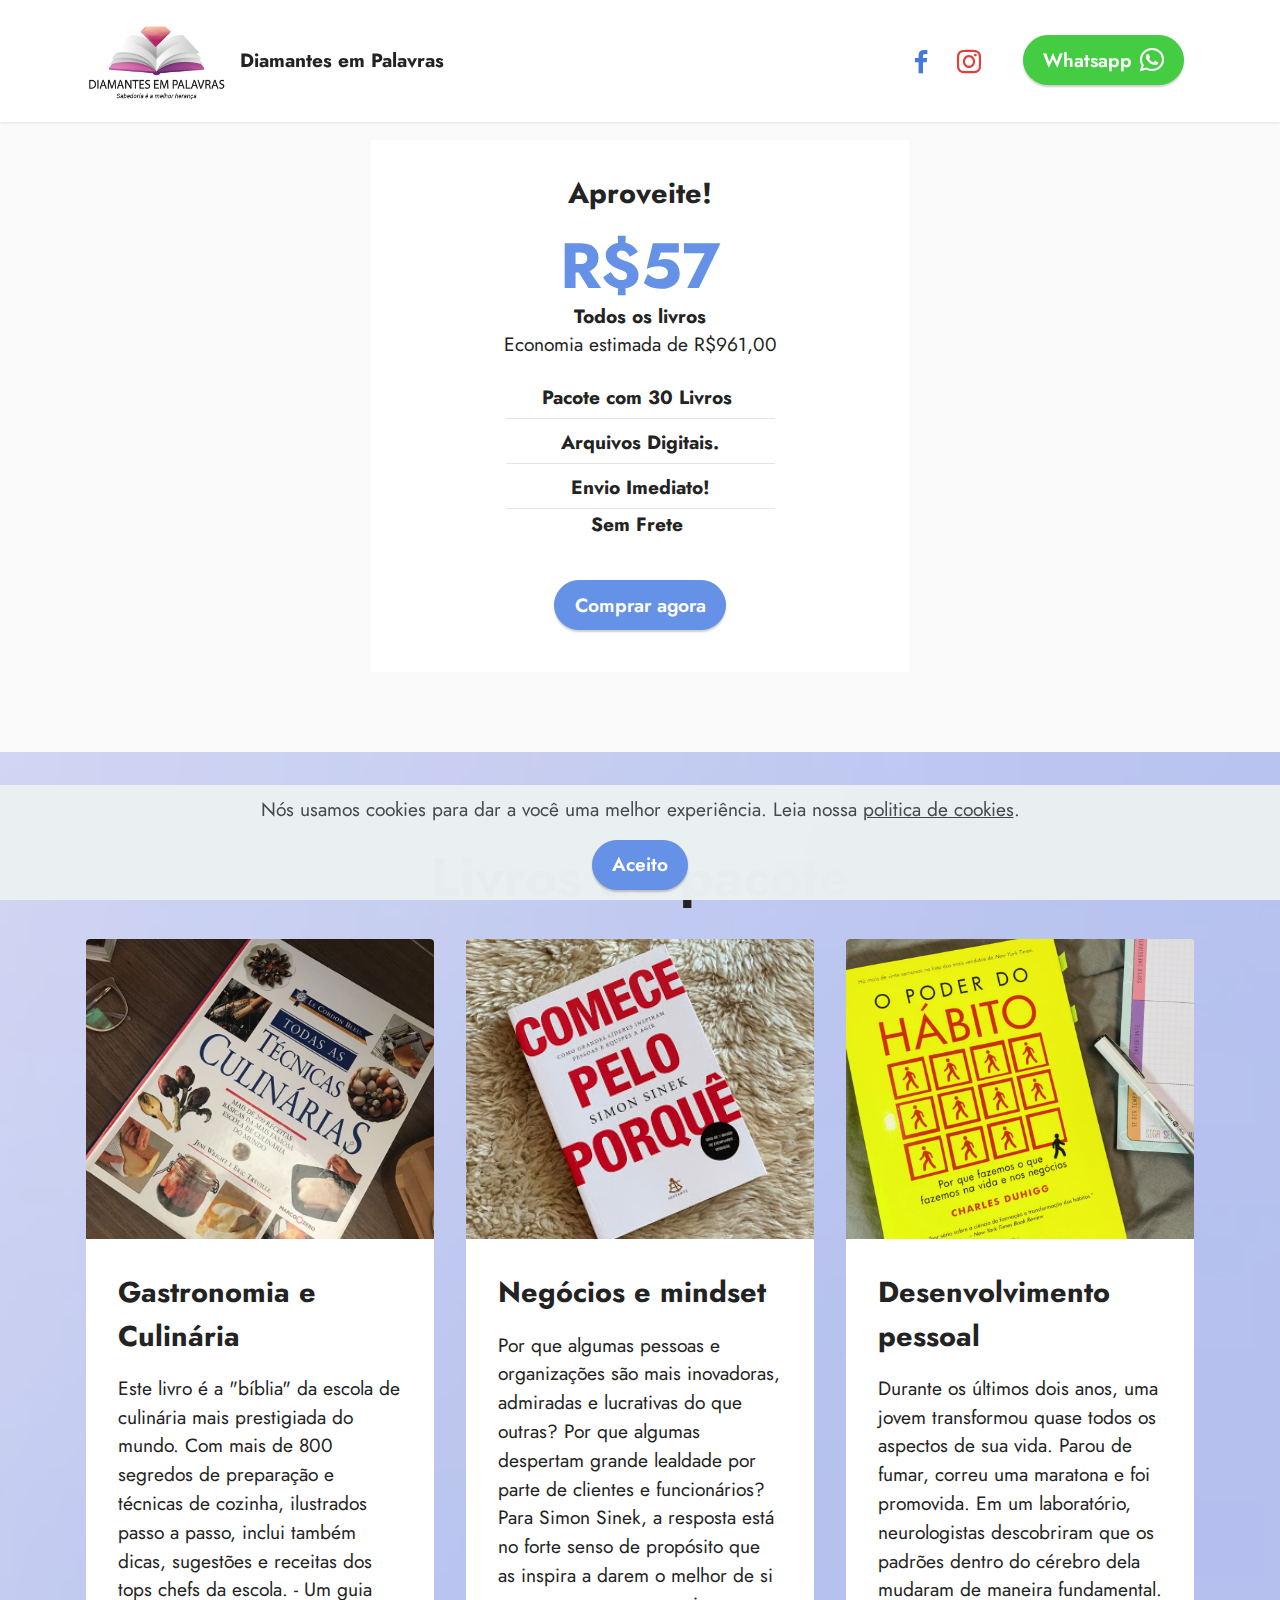
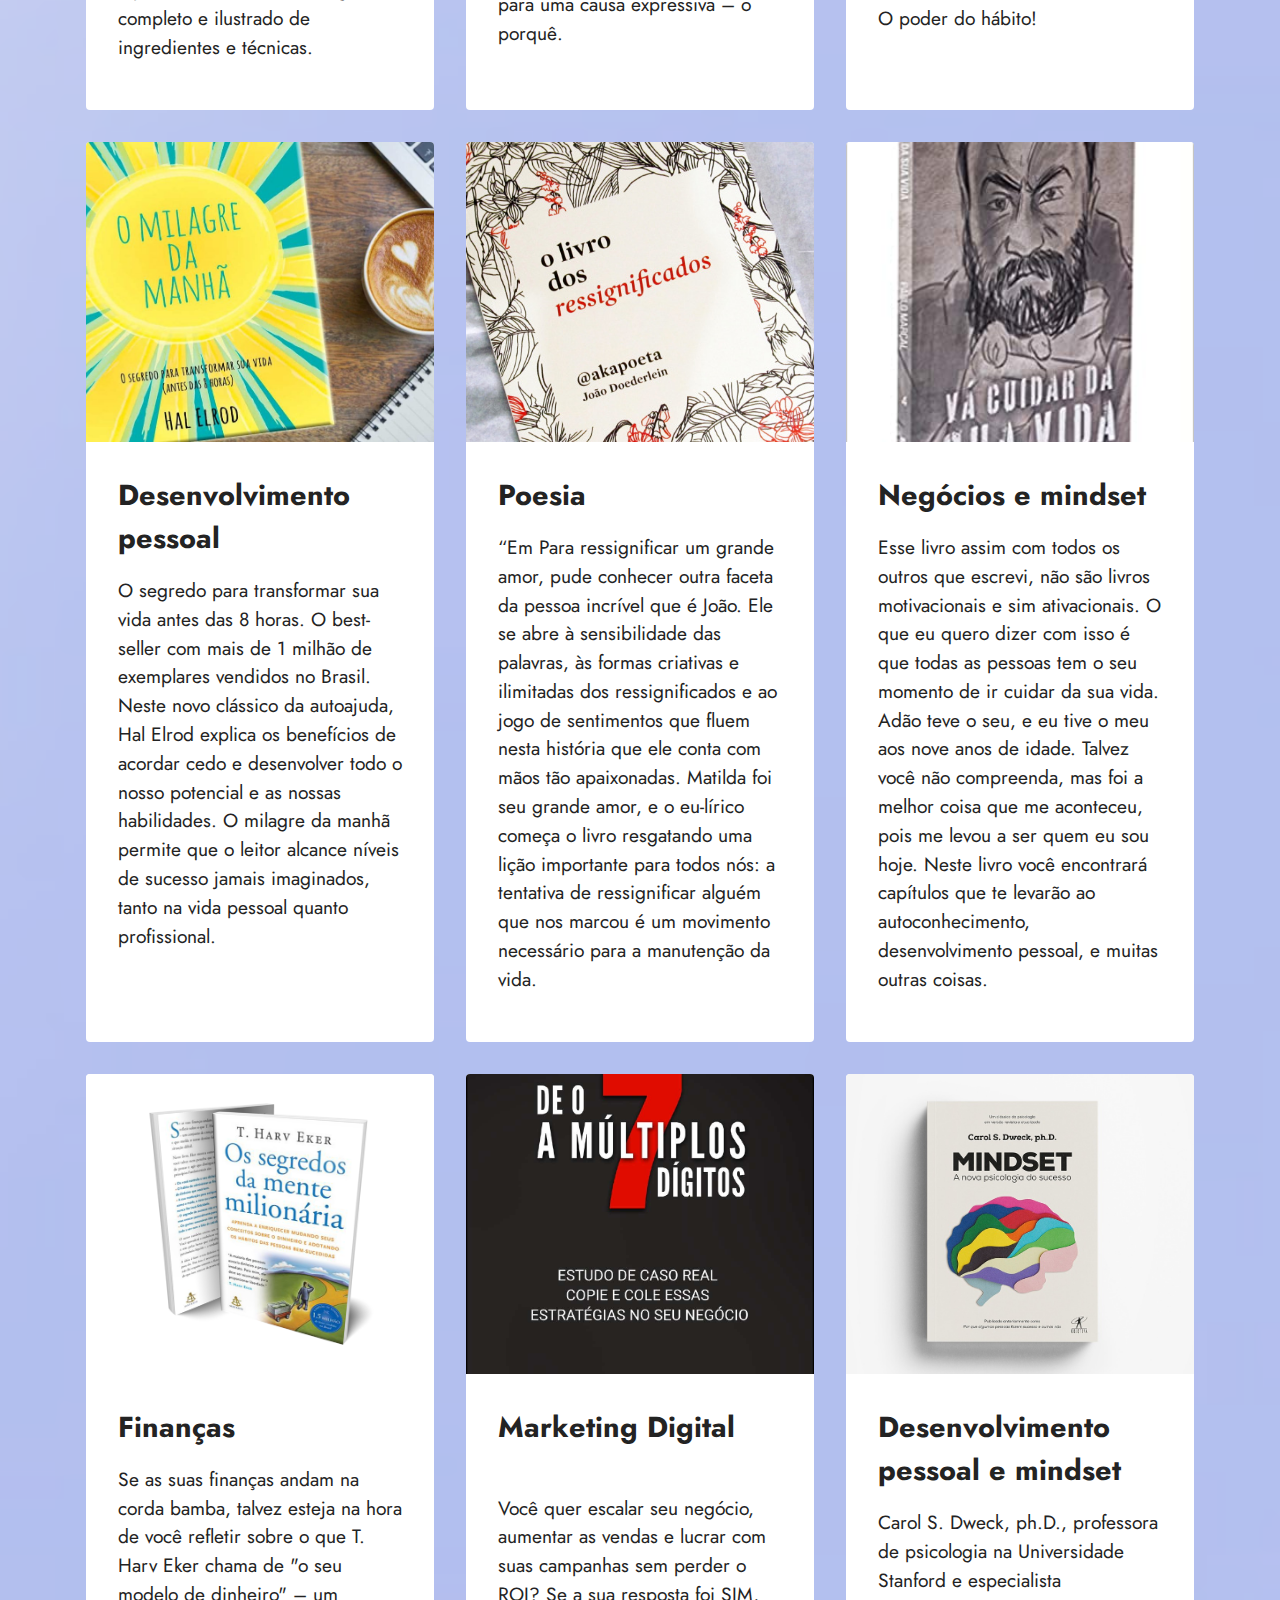
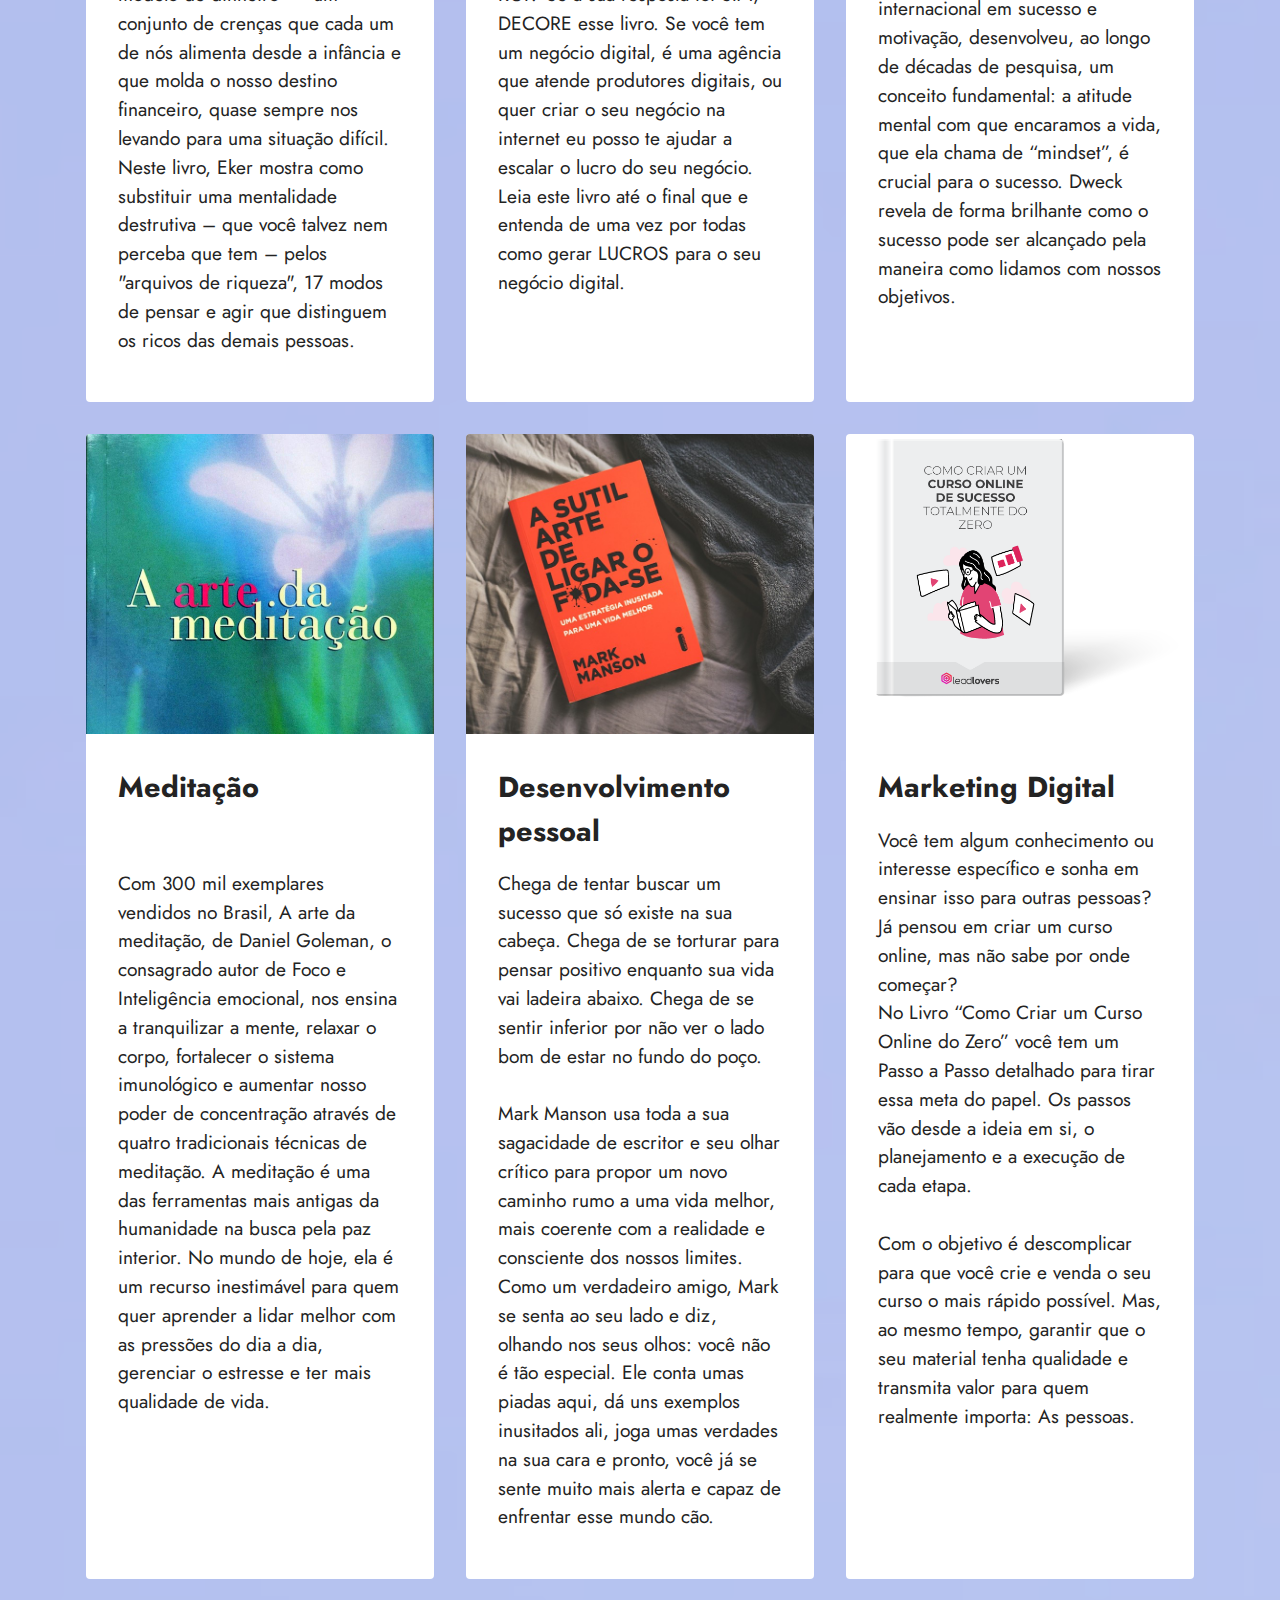
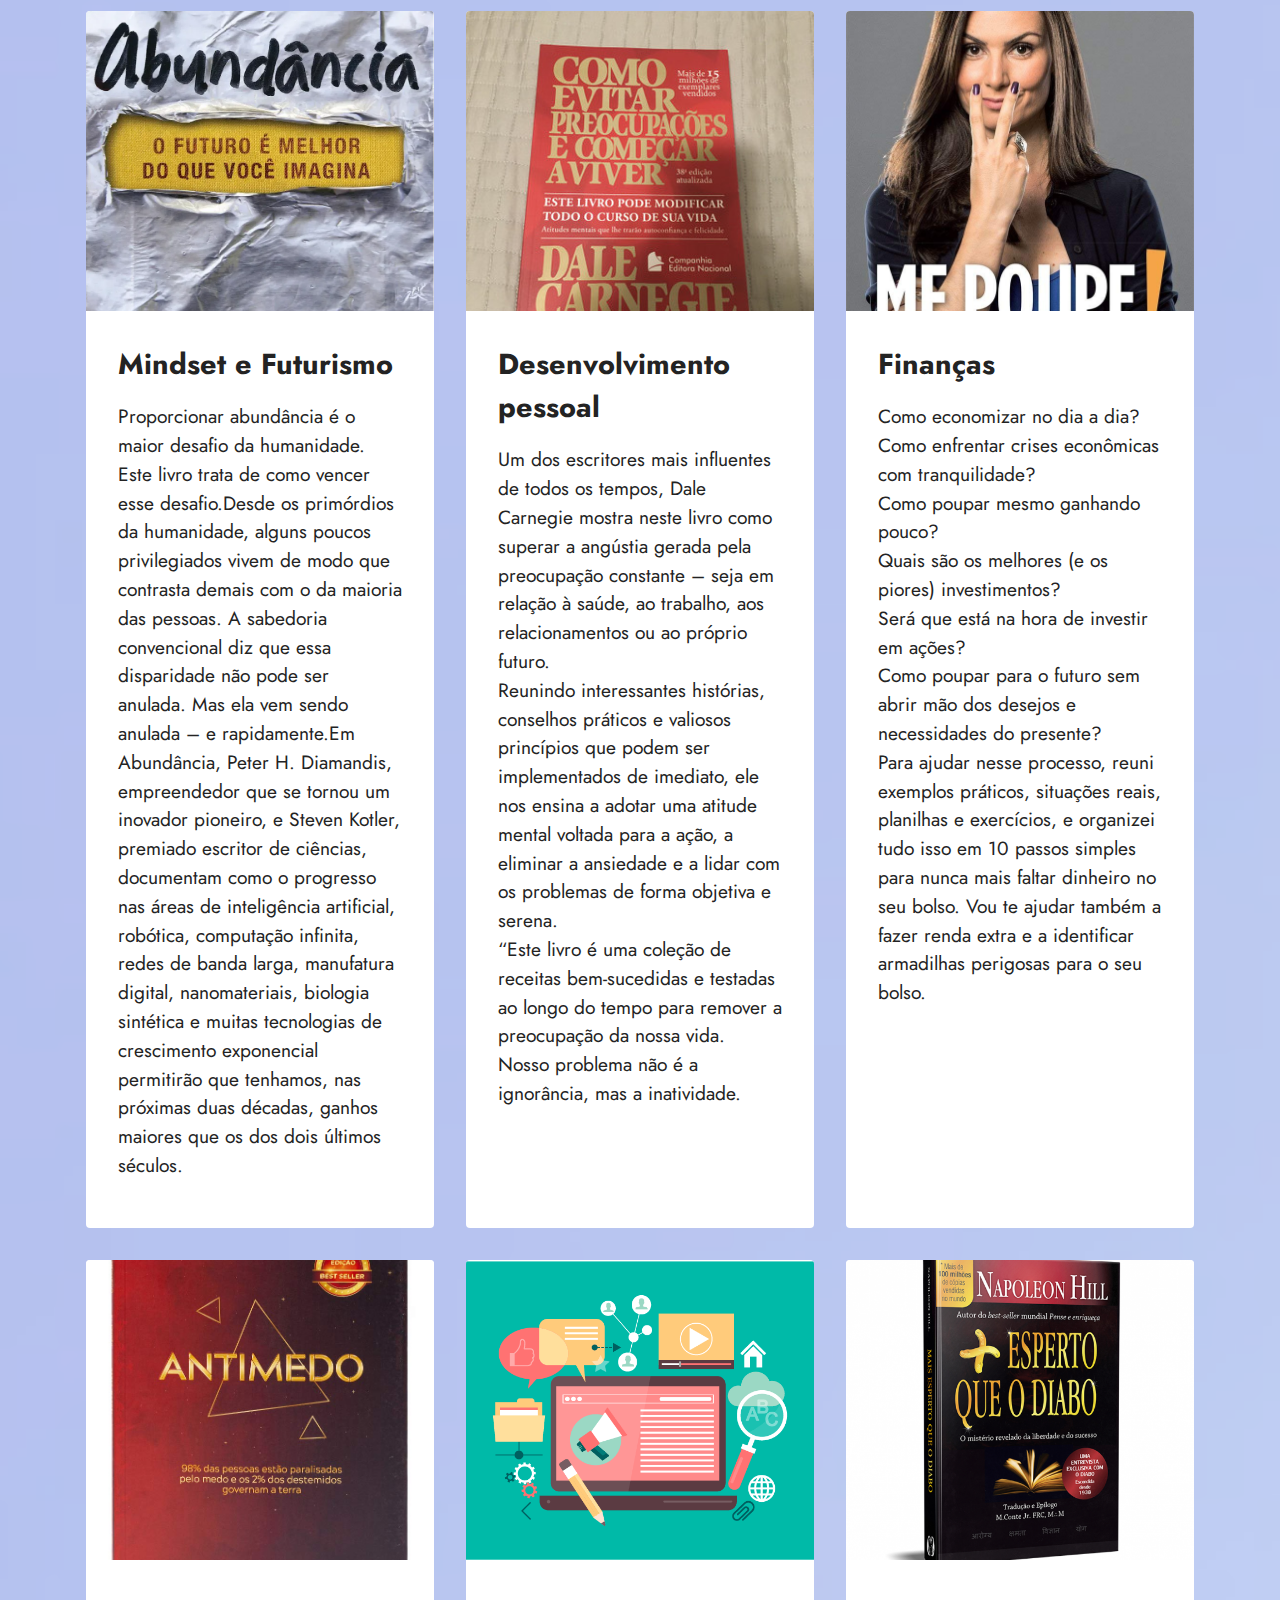
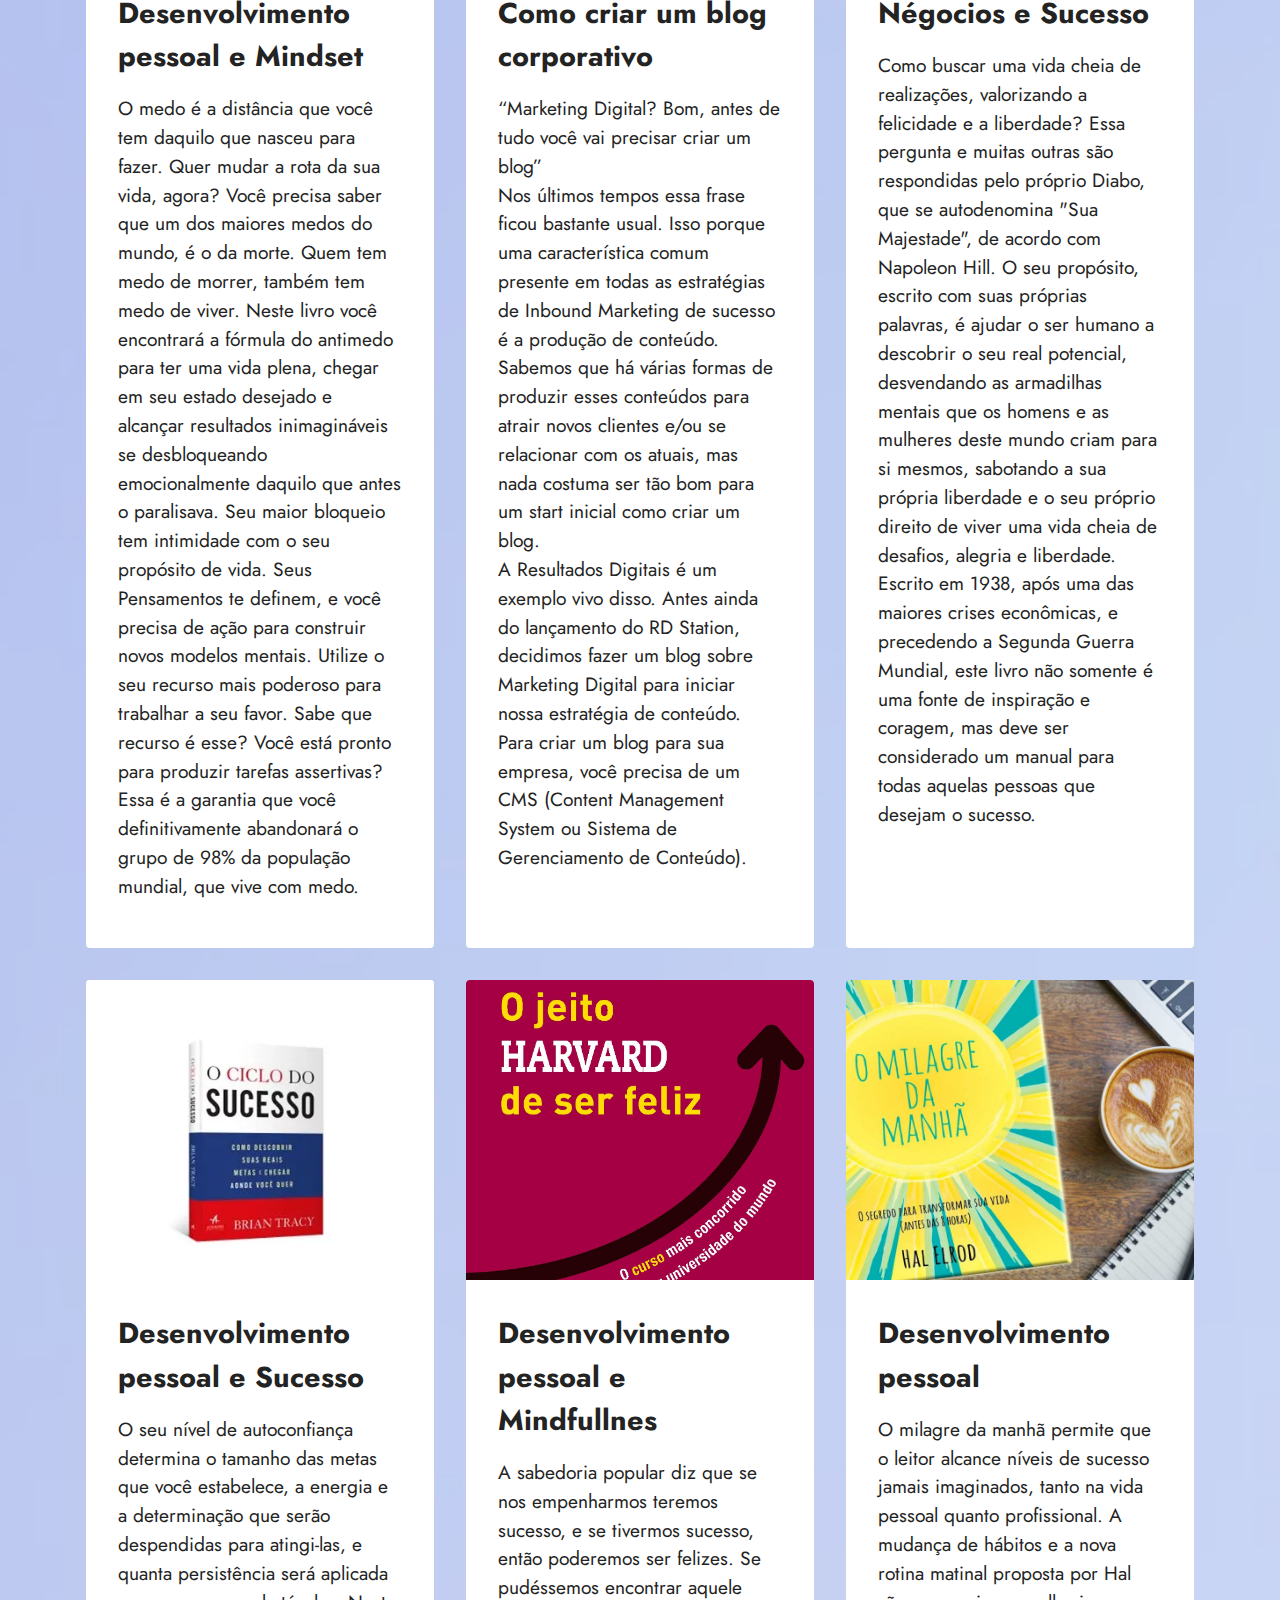
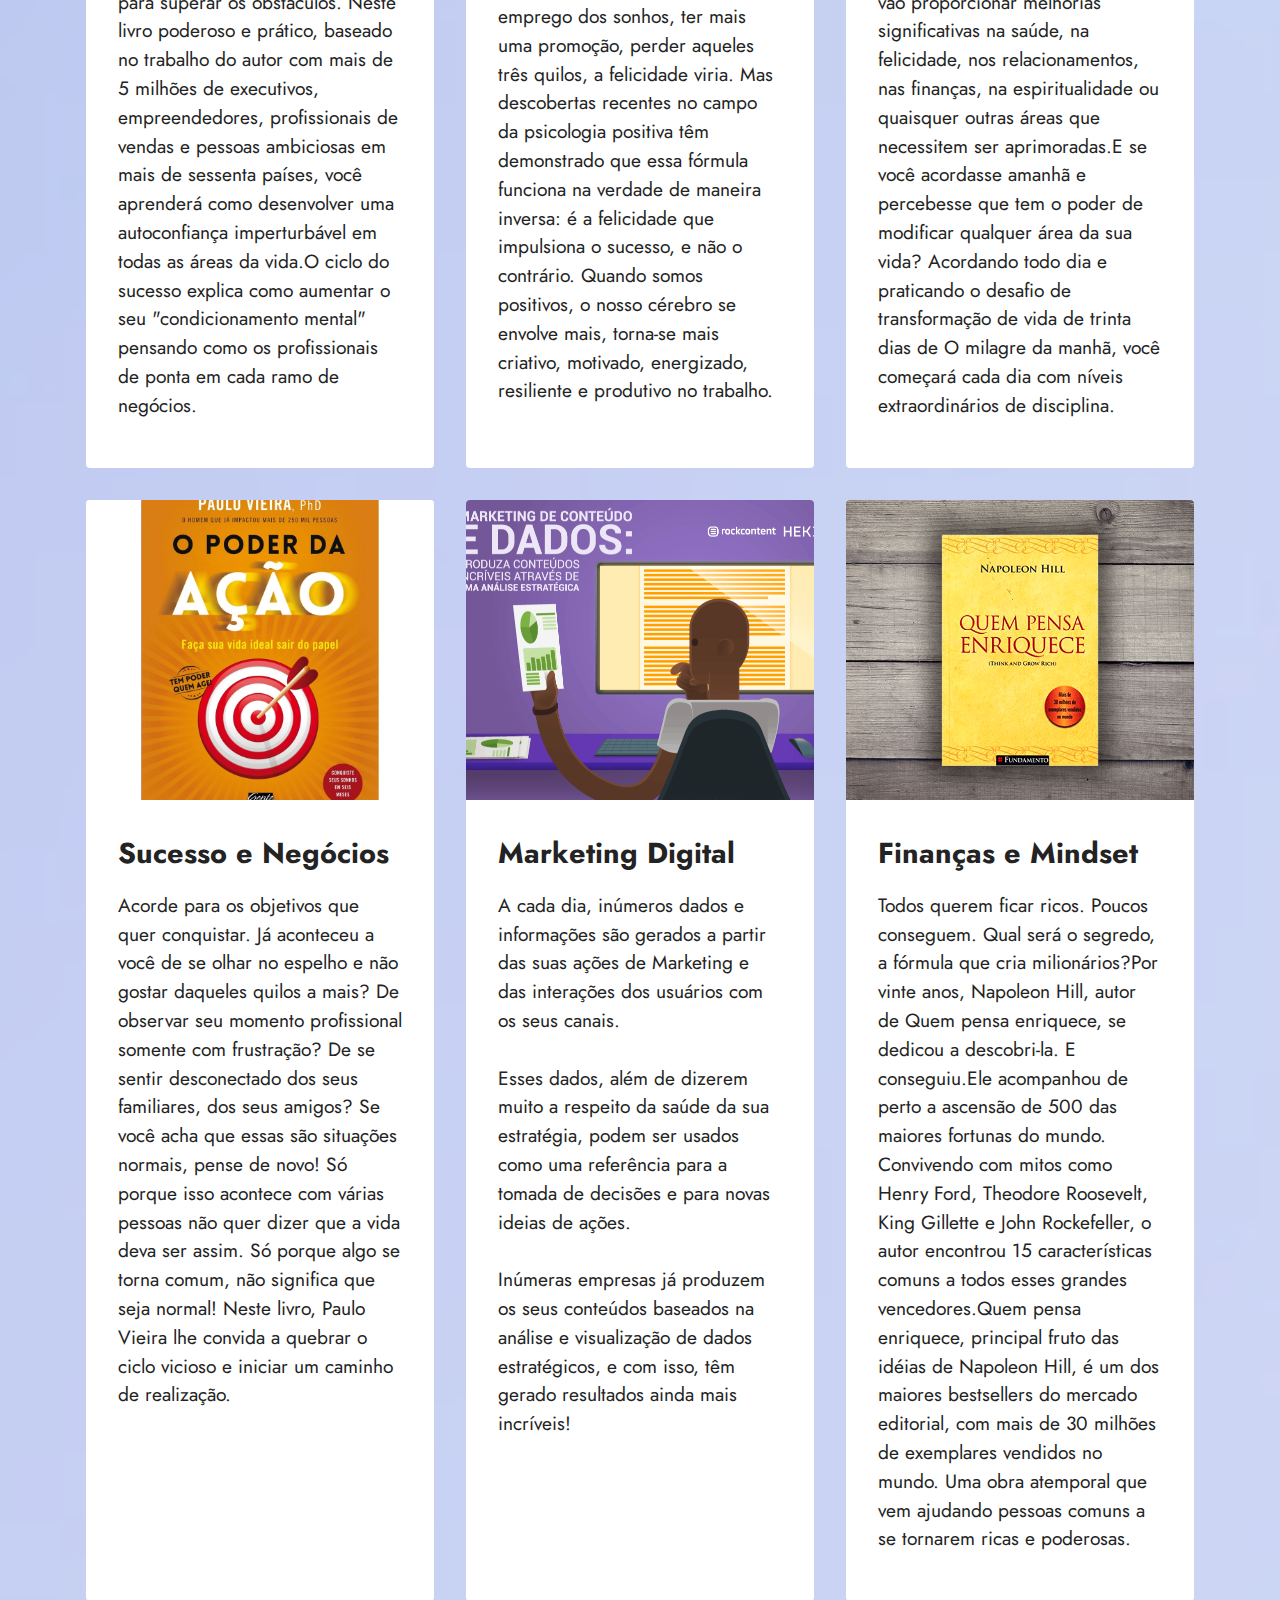
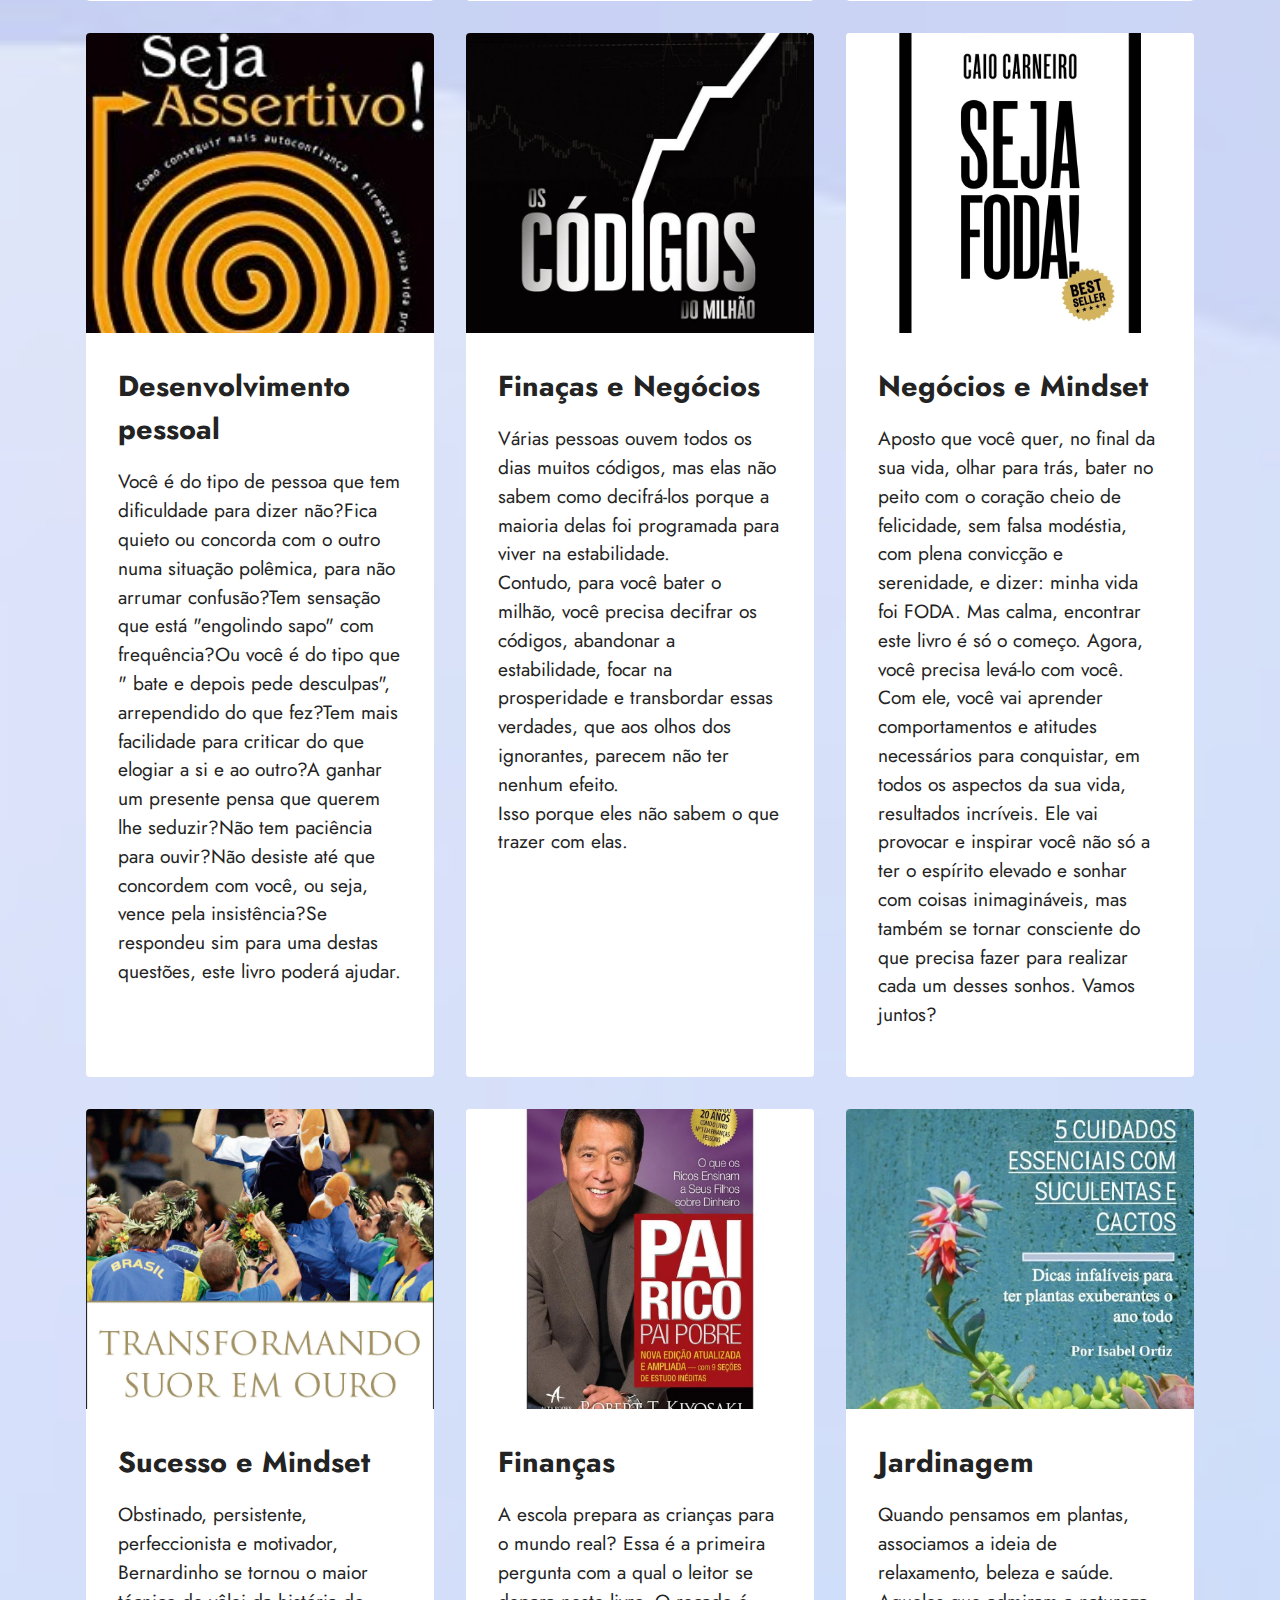
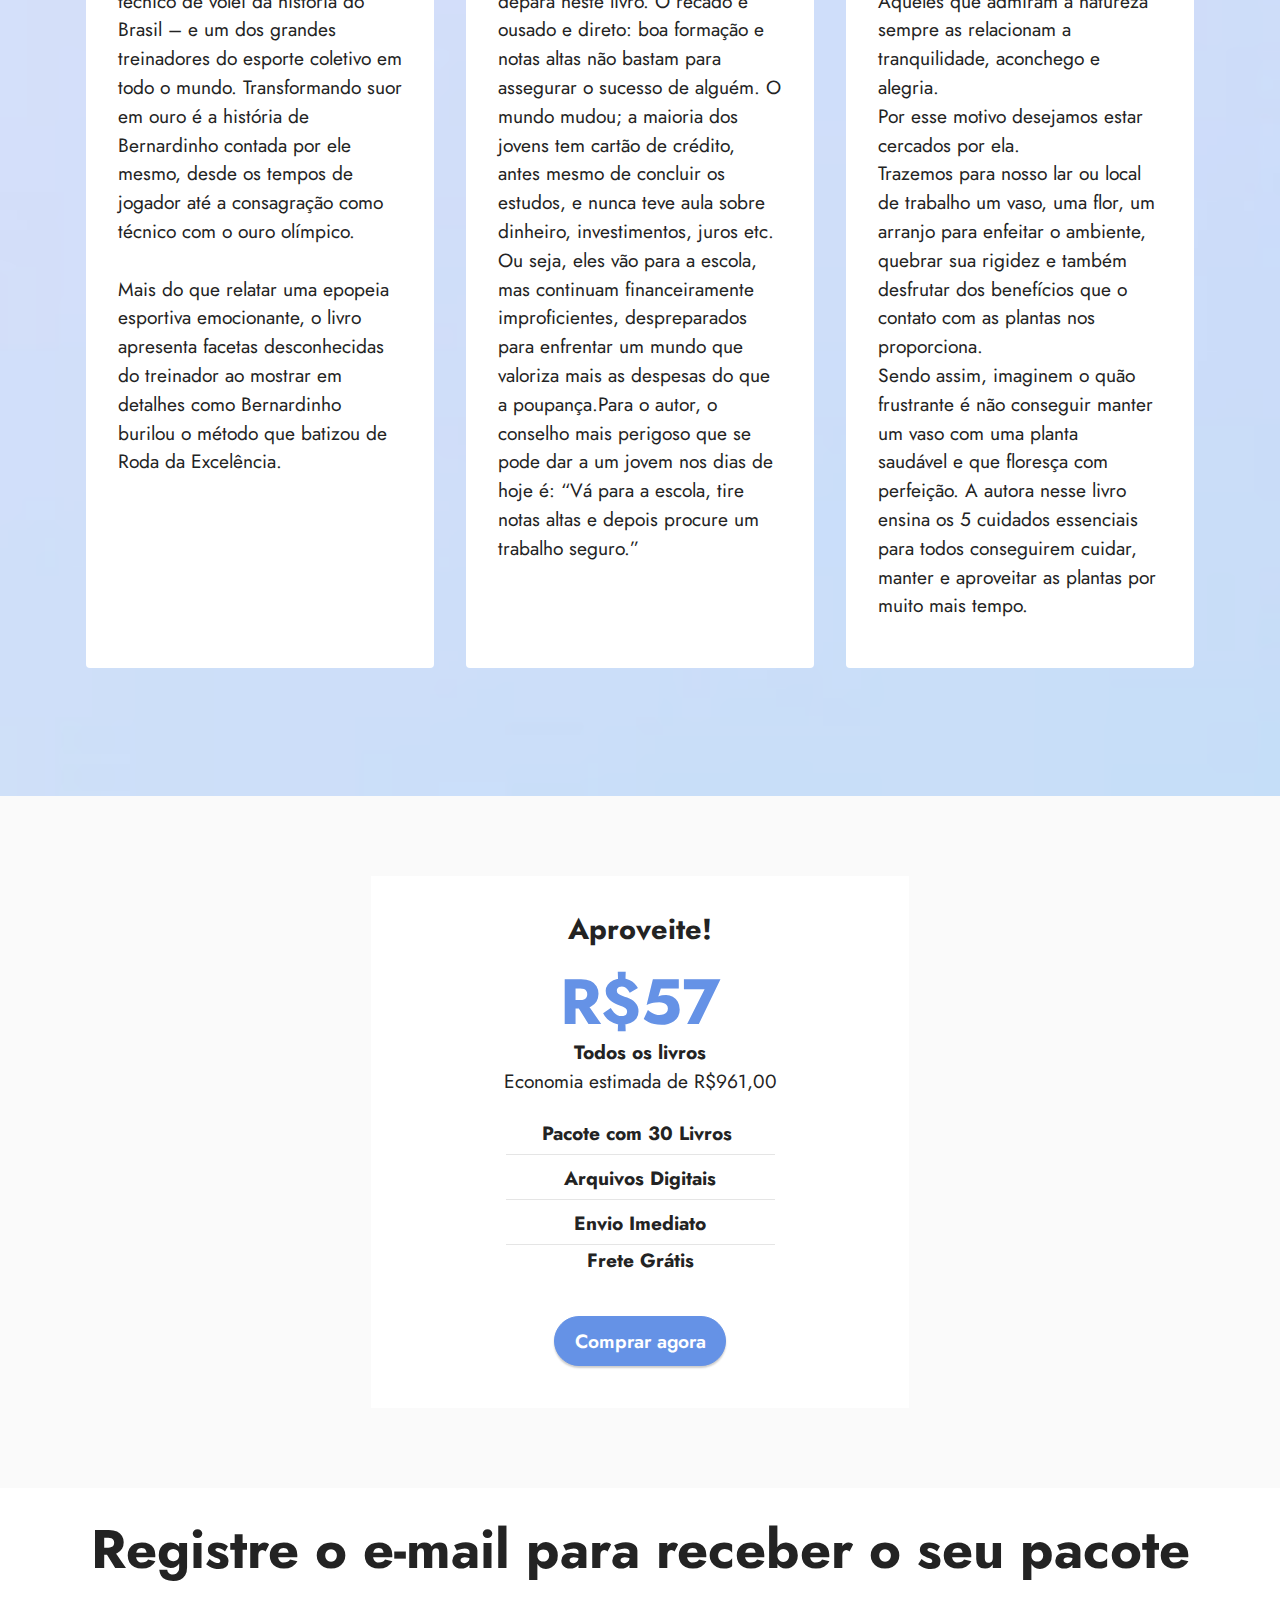
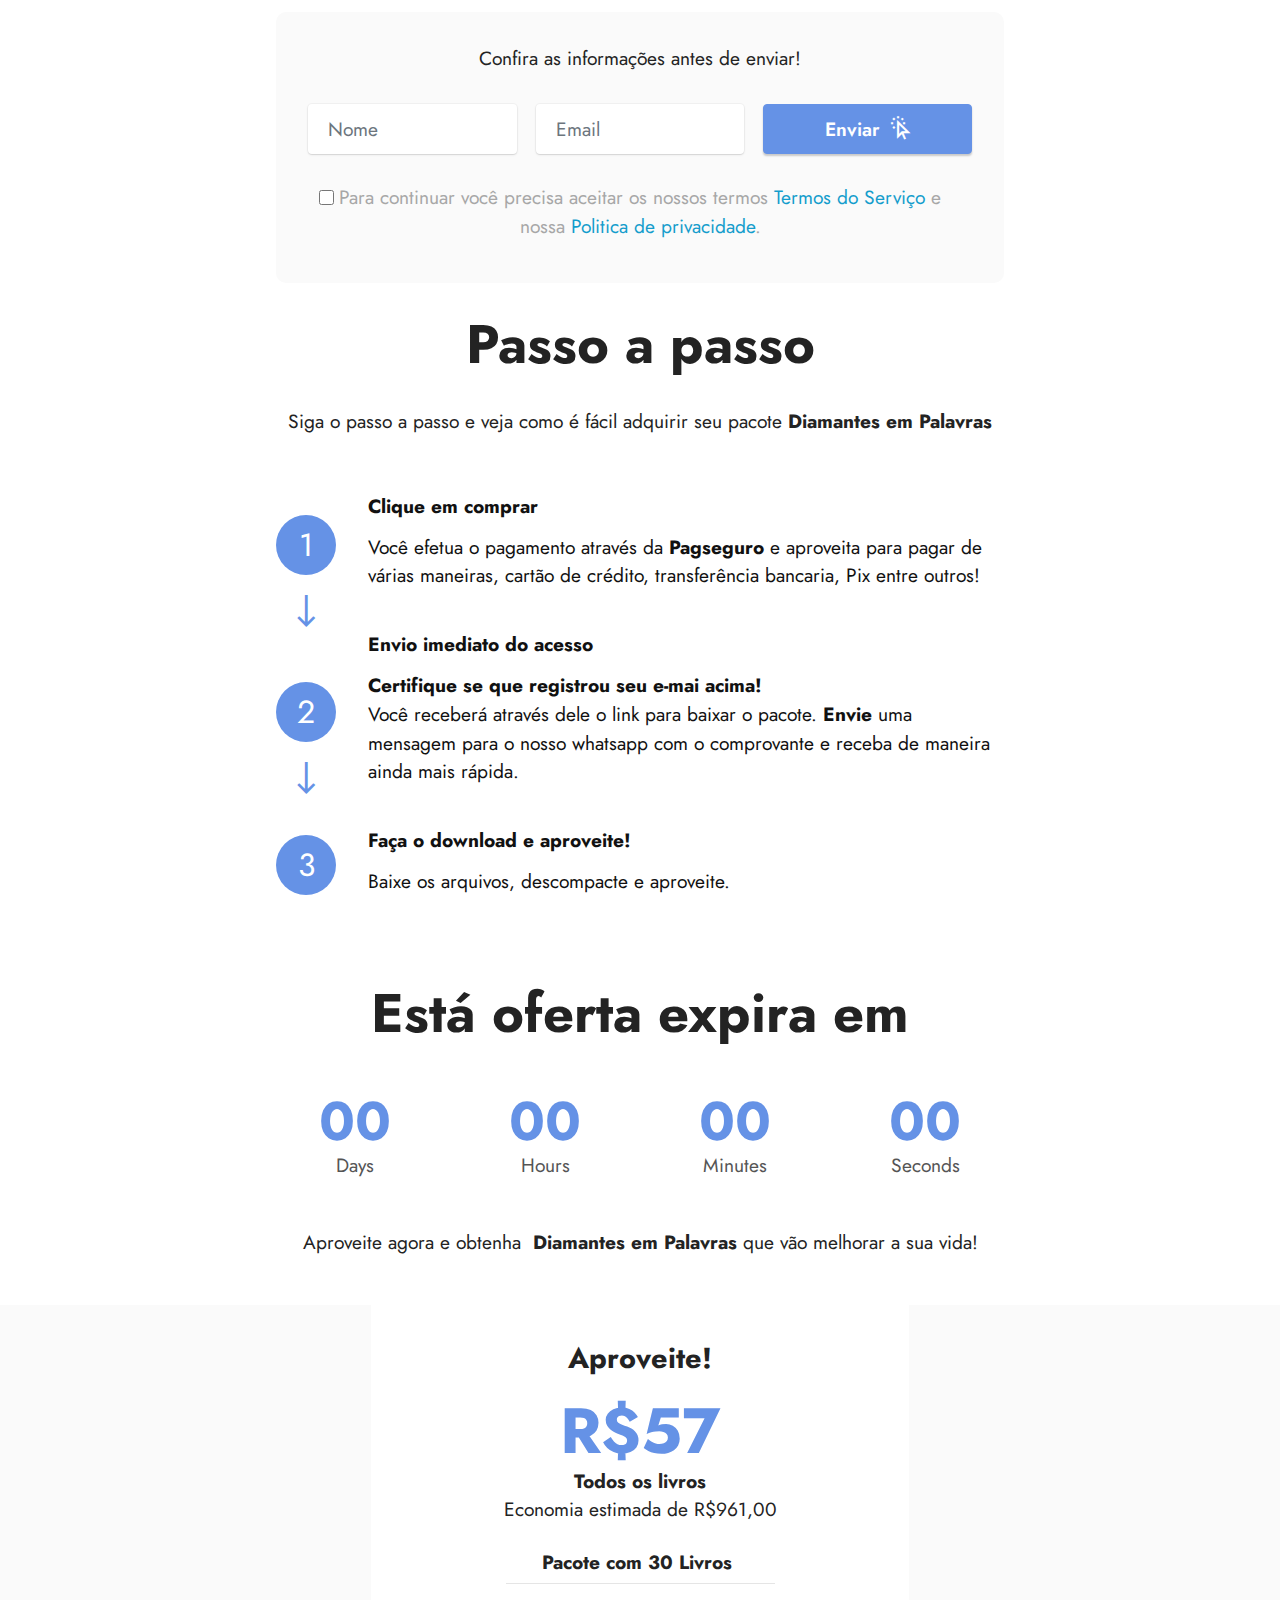
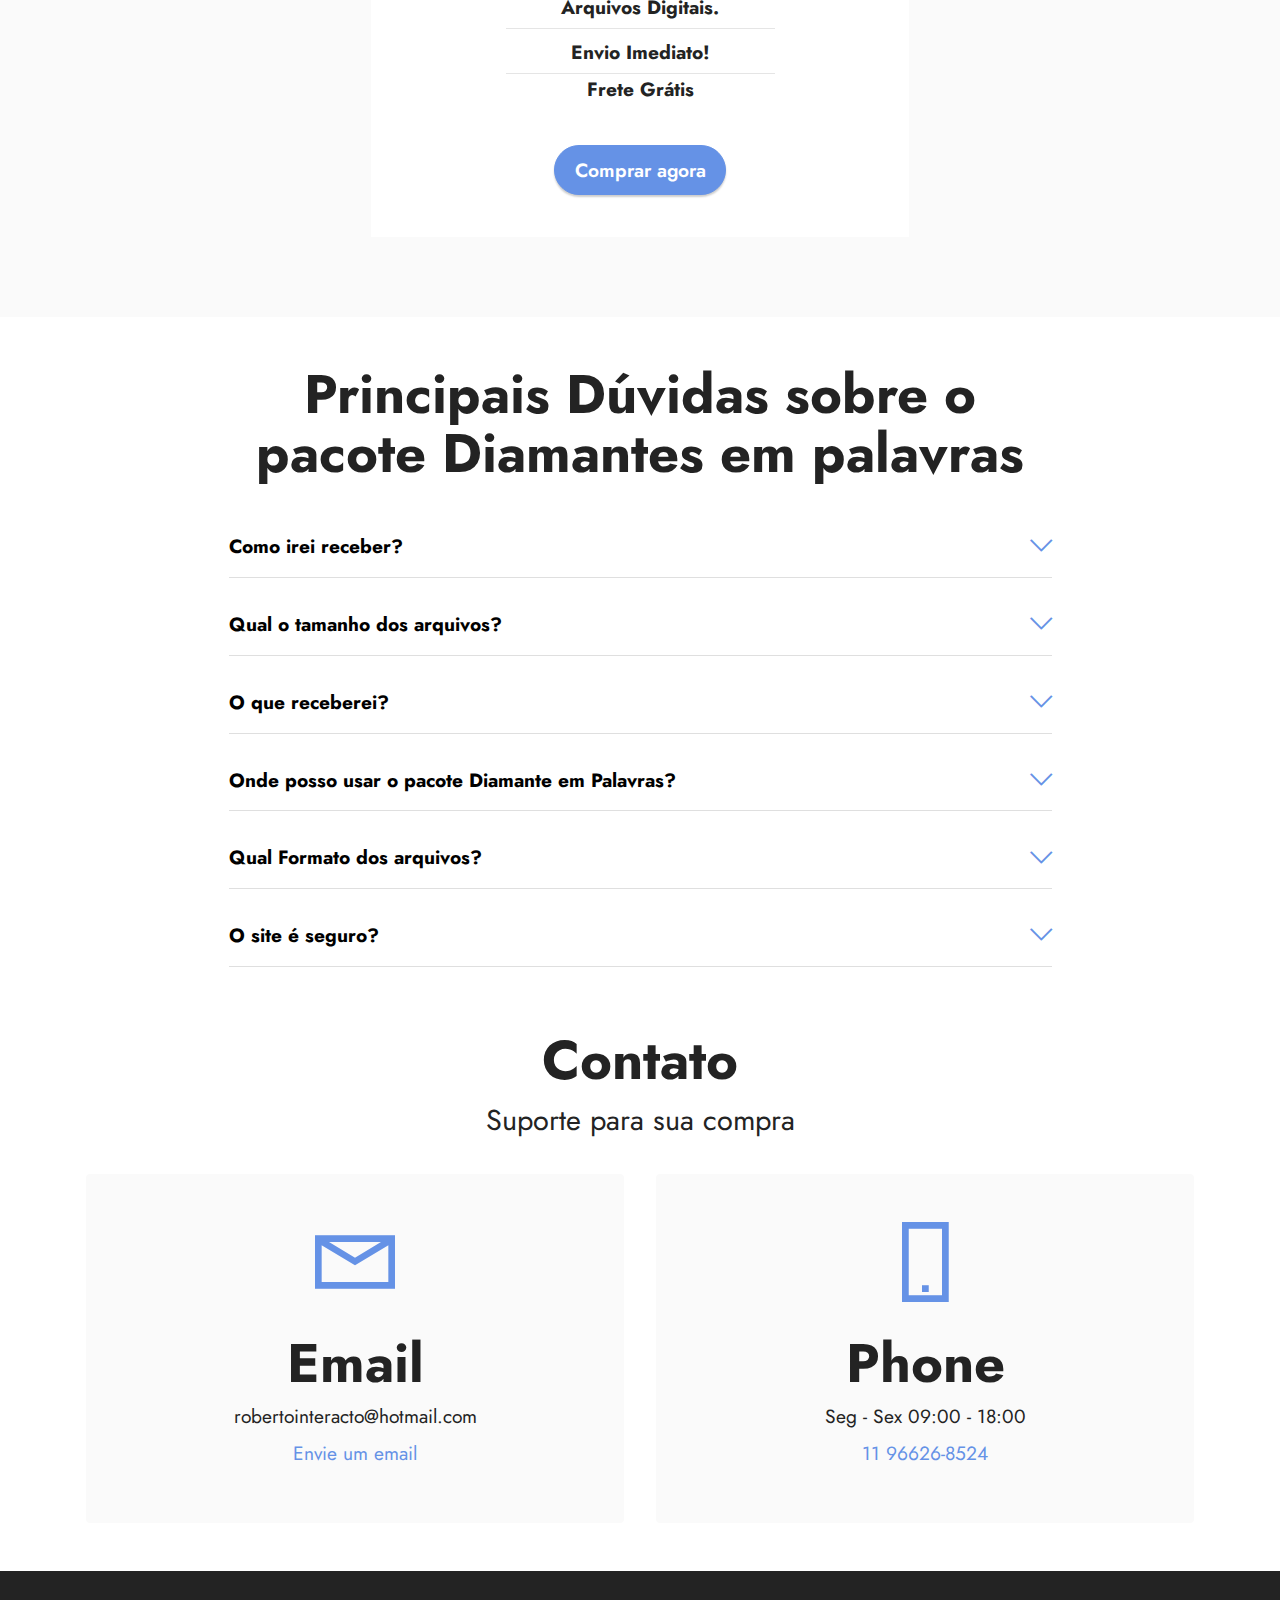
==== commit 13e8af10: "create github pages" ====
--- a/page2.html
+++ b/page2.html
@@ -41,8 +41,8 @@
         <div class="container">
             <div class="navbar-brand">
                 <span class="navbar-logo">
-                    <a href="https://mobiri.se">
-                        <img src="assets/images/diamantes-em-palavras-logo-sem-fundo-letras-pretas.png" alt="Mobirise" style="height: 6.3rem;">
+                    <a href="index.html">
+                        <img src="assets/images/diamantes-em-palavras-logo-sem-fundo-letras-pretas.png" alt="livros" style="height: 6.3rem;">
                     </a>
                 </span>
                 <span class="navbar-caption-wrap"><a class="navbar-caption text-black text-primary display-7" href="#top">Diamantes em Palavras</a></span>
@@ -561,7 +561,7 @@
         </div>
         <div class="row justify-content-center mt-4">
             <div class="col-lg-8 mx-auto mbr-form" data-form-type="formoid">
-                <form action="https://mobirise.eu/" method="POST" class="mbr-form form-with-styler mx-auto" data-form-title="Form Name"><input type="hidden" name="email" data-form-email="true" value="Vh2lkBiCcP7MlO8kVDsaPWNZg075SHZtwA1b562ZjRRYN3m7JnXaiYxHnctFpm0OGOkusUVJRPMlE0J9X/Zkpoqgt1gGKxaRPLerXva/AKMdbeoPUI7tDNG8T6fJbWMA">
+                <form action="https://mobirise.eu/" method="POST" class="mbr-form form-with-styler mx-auto" data-form-title="Form Name"><input type="hidden" name="email" data-form-email="true" value="K02kPdEDCP/r4IARv3a7nWUntAHEjX9clNCsA/fyxboJfgpdzsKHtkb7unQkp+KcLjzk1DsiPIRJoMUt3gVnXiHo22EzalKwj8sSpp1qBr91LOjCzDPrleavxJzz5/iS">
                     <div class="row">
                         <div hidden="hidden" data-form-alert="" class="alert alert-success col-12">Obrigado pela sua compra, em breve receberá seu pacote Diamantes em Palavras no email registrado!</div>
                         <div hidden="hidden" data-form-alert-danger="" class="alert alert-danger col-12">Oops...! some problem!</div>
@@ -666,28 +666,6 @@
                     Aproveite agora e obtenha&nbsp; <strong>Diamantes em Palavras</strong> que vão melhorar a sua vida!</p>
                 
                 
-            </div>
-        </div>
-    </div>
-</section>
-
-<section class="header11 cid-sAWauibYhf" id="header11-u">
-
-    
-
-    
-
-    <div class="container">
-        <div class="row justify-content-center">
-            <div class="col-12 col-md-6 image-wrapper">
-                <img class="w-100" src="assets/images/mbr.jpg" alt="melhores livros para ler na quarentena ">
-            </div>
-            <div class="col-12 col-md">
-                <div class="text-wrapper text-center">
-                    <h1 class="mbr-section-title mbr-fonts-style mb-3 display-1"><strong>Pacote com 30 Livros e&nbsp;</strong><strong>vários temas</strong></h1>
-                    <p class="mbr-text mbr-fonts-style display-7">Finanças, Jardinagem, Desenvolvimento pessoal, Mindset, Meditação, Negócios, Marketing e Marketing Digital, Gastronomia e Culinária.<br><br><strong><em>" Sabedoria é a melhor herança"</em></strong><br></p>
-                    <div class="mbr-section-btn mt-3"><a class="btn btn-secondary display-7" href="index.html#features4-3">Saiba Mais</a></div>
-                </div>
             </div>
         </div>
     </div>
@@ -892,7 +870,7 @@
             </div>
         </div>
     </div>
-</section><section style="background-color: #fff; font-family: -apple-system, BlinkMacSystemFont, 'Segoe UI', 'Roboto', 'Helvetica Neue', Arial, sans-serif; color:#aaa; font-size:12px; padding: 0; align-items: center; display: flex;"><a href="https://mobirise.site/z" style="flex: 1 1; height: 3rem; padding-left: 1rem;"></a><p style="flex: 0 0 auto; margin:0; padding-right:1rem;">Page was <a href="https://mobirise.site/h" style="color:#aaa;">built with</a> Mobirise</p></section><script src="assets/web/assets/jquery/jquery.min.js"></script>  <script src="assets/popper/popper.min.js"></script>  <script src="assets/tether/tether.min.js"></script>  <script src="assets/bootstrap/js/bootstrap.min.js"></script>  <script src="assets/web/assets/cookies-alert-plugin/cookies-alert-core.js"></script>  <script src="assets/web/assets/cookies-alert-plugin/cookies-alert-script.js"></script>  <script src="assets/smoothscroll/smooth-scroll.js"></script>  <script src="assets/dropdown/js/nav-dropdown.js"></script>  <script src="assets/dropdown/js/navbar-dropdown.js"></script>  <script src="assets/touchswipe/jquery.touch-swipe.min.js"></script>  <script src="assets/formstyler/jquery.formstyler.js"></script>  <script src="assets/formstyler/jquery.formstyler.min.js"></script>  <script src="assets/datepicker/jquery.datetimepicker.full.js"></script>  <script src="assets/countdown/jquery.countdown.min.js"></script>  <script src="assets/mbr-switch-arrow/mbr-switch-arrow.js"></script>  <script src="assets/theme/js/script.js"></script>  <script src="assets/formoid/formoid.min.js"></script>  
+</section><section style="background-color: #fff; font-family: -apple-system, BlinkMacSystemFont, 'Segoe UI', 'Roboto', 'Helvetica Neue', Arial, sans-serif; color:#aaa; font-size:12px; padding: 0; align-items: center; display: flex;"><a href="https://mobirise.site/x" style="flex: 1 1; height: 3rem; padding-left: 1rem;"></a><p style="flex: 0 0 auto; margin:0; padding-right:1rem;">Created with <a href="https://mobirise.site/b" style="color:#aaa;">Mobirise</a> templates</p></section><script src="assets/web/assets/jquery/jquery.min.js"></script>  <script src="assets/popper/popper.min.js"></script>  <script src="assets/tether/tether.min.js"></script>  <script src="assets/bootstrap/js/bootstrap.min.js"></script>  <script src="assets/web/assets/cookies-alert-plugin/cookies-alert-core.js"></script>  <script src="assets/web/assets/cookies-alert-plugin/cookies-alert-script.js"></script>  <script src="assets/smoothscroll/smooth-scroll.js"></script>  <script src="assets/dropdown/js/nav-dropdown.js"></script>  <script src="assets/dropdown/js/navbar-dropdown.js"></script>  <script src="assets/touchswipe/jquery.touch-swipe.min.js"></script>  <script src="assets/formstyler/jquery.formstyler.js"></script>  <script src="assets/formstyler/jquery.formstyler.min.js"></script>  <script src="assets/datepicker/jquery.datetimepicker.full.js"></script>  <script src="assets/countdown/jquery.countdown.min.js"></script>  <script src="assets/mbr-switch-arrow/mbr-switch-arrow.js"></script>  <script src="assets/theme/js/script.js"></script>  <script src="assets/formoid/formoid.min.js"></script>  
   
   
 <input name="cookieData" type="hidden" data-cookie-customDialogSelector='null' data-cookie-colorText='#424a4d' data-cookie-colorBg='rgba(234, 239, 241, 0.99)' data-cookie-textButton='Aceito' data-cookie-colorButton='' data-cookie-colorLink='#424a4d' data-cookie-underlineLink='true' data-cookie-text="Nós usamos cookies para dar a você uma melhor experiência. Leia nossa <a href='privacy.html'>politica de cookies</a>.">
--- a/assets/mobirise/css/mbr-additional.css
+++ b/assets/mobirise/css/mbr-additional.css
@@ -2059,24 +2059,6 @@
   background-color: #6592e6;
   color: #ffffff;
 }
-.cid-sAWauibYhf {
-  padding-top: 6rem;
-  padding-bottom: 6rem;
-  background-color: #ffb5b5;
-}
-.cid-sAWauibYhf .row {
-  align-items: center;
-}
-@media (max-width: 991px) {
-  .cid-sAWauibYhf .image-wrapper {
-    padding: 1rem;
-  }
-}
-@media (min-width: 992px) {
-  .cid-sAWauibYhf .text-wrapper {
-    padding: 0 2rem;
-  }
-}
 .cid-sAWauo2KX6 {
   padding-top: 0rem;
   padding-bottom: 5rem;
--- a/assets/mobirise/css/mbr-additional.css
+++ b/assets/mobirise/css/mbr-additional.css
@@ -2059,24 +2059,6 @@
   background-color: #6592e6;
   color: #ffffff;
 }
-.cid-sAWauibYhf {
-  padding-top: 6rem;
-  padding-bottom: 6rem;
-  background-color: #ffb5b5;
-}
-.cid-sAWauibYhf .row {
-  align-items: center;
-}
-@media (max-width: 991px) {
-  .cid-sAWauibYhf .image-wrapper {
-    padding: 1rem;
-  }
-}
-@media (min-width: 992px) {
-  .cid-sAWauibYhf .text-wrapper {
-    padding: 0 2rem;
-  }
-}
 .cid-sAWauo2KX6 {
   padding-top: 0rem;
   padding-bottom: 5rem;
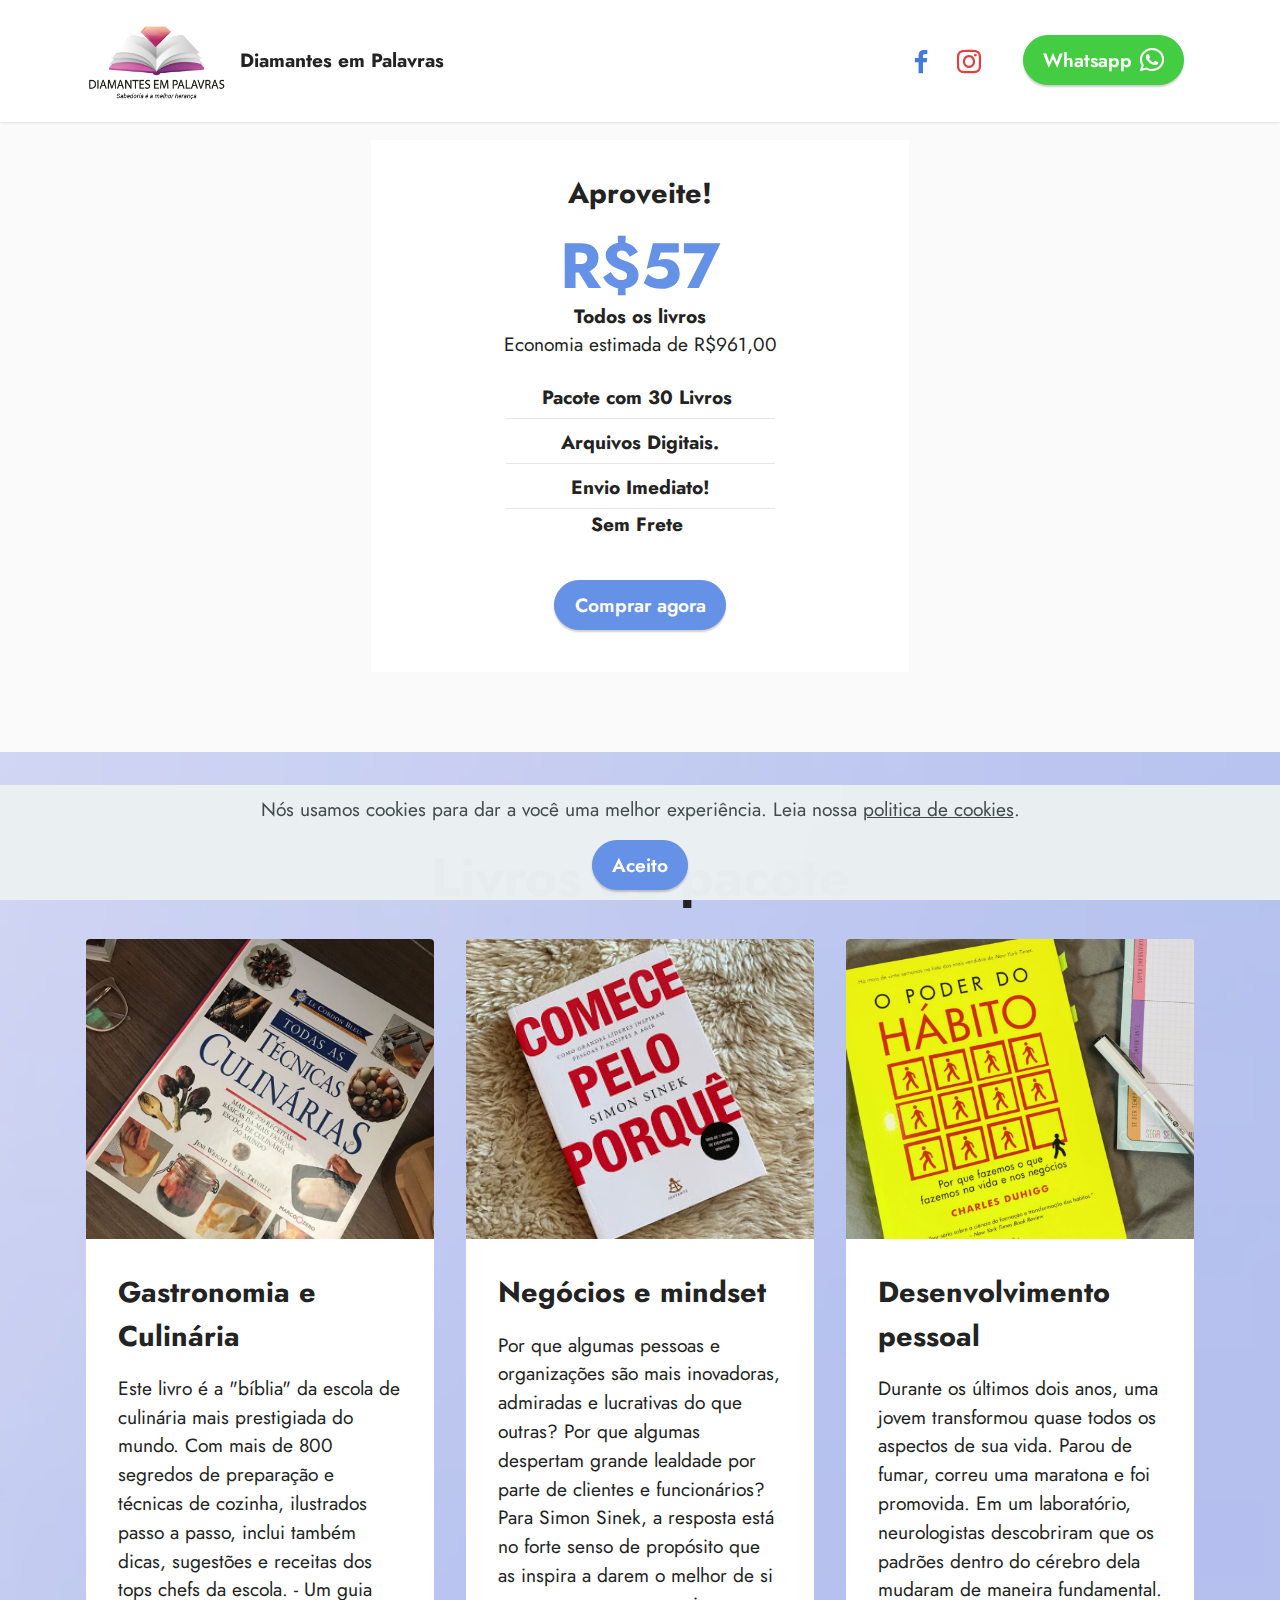
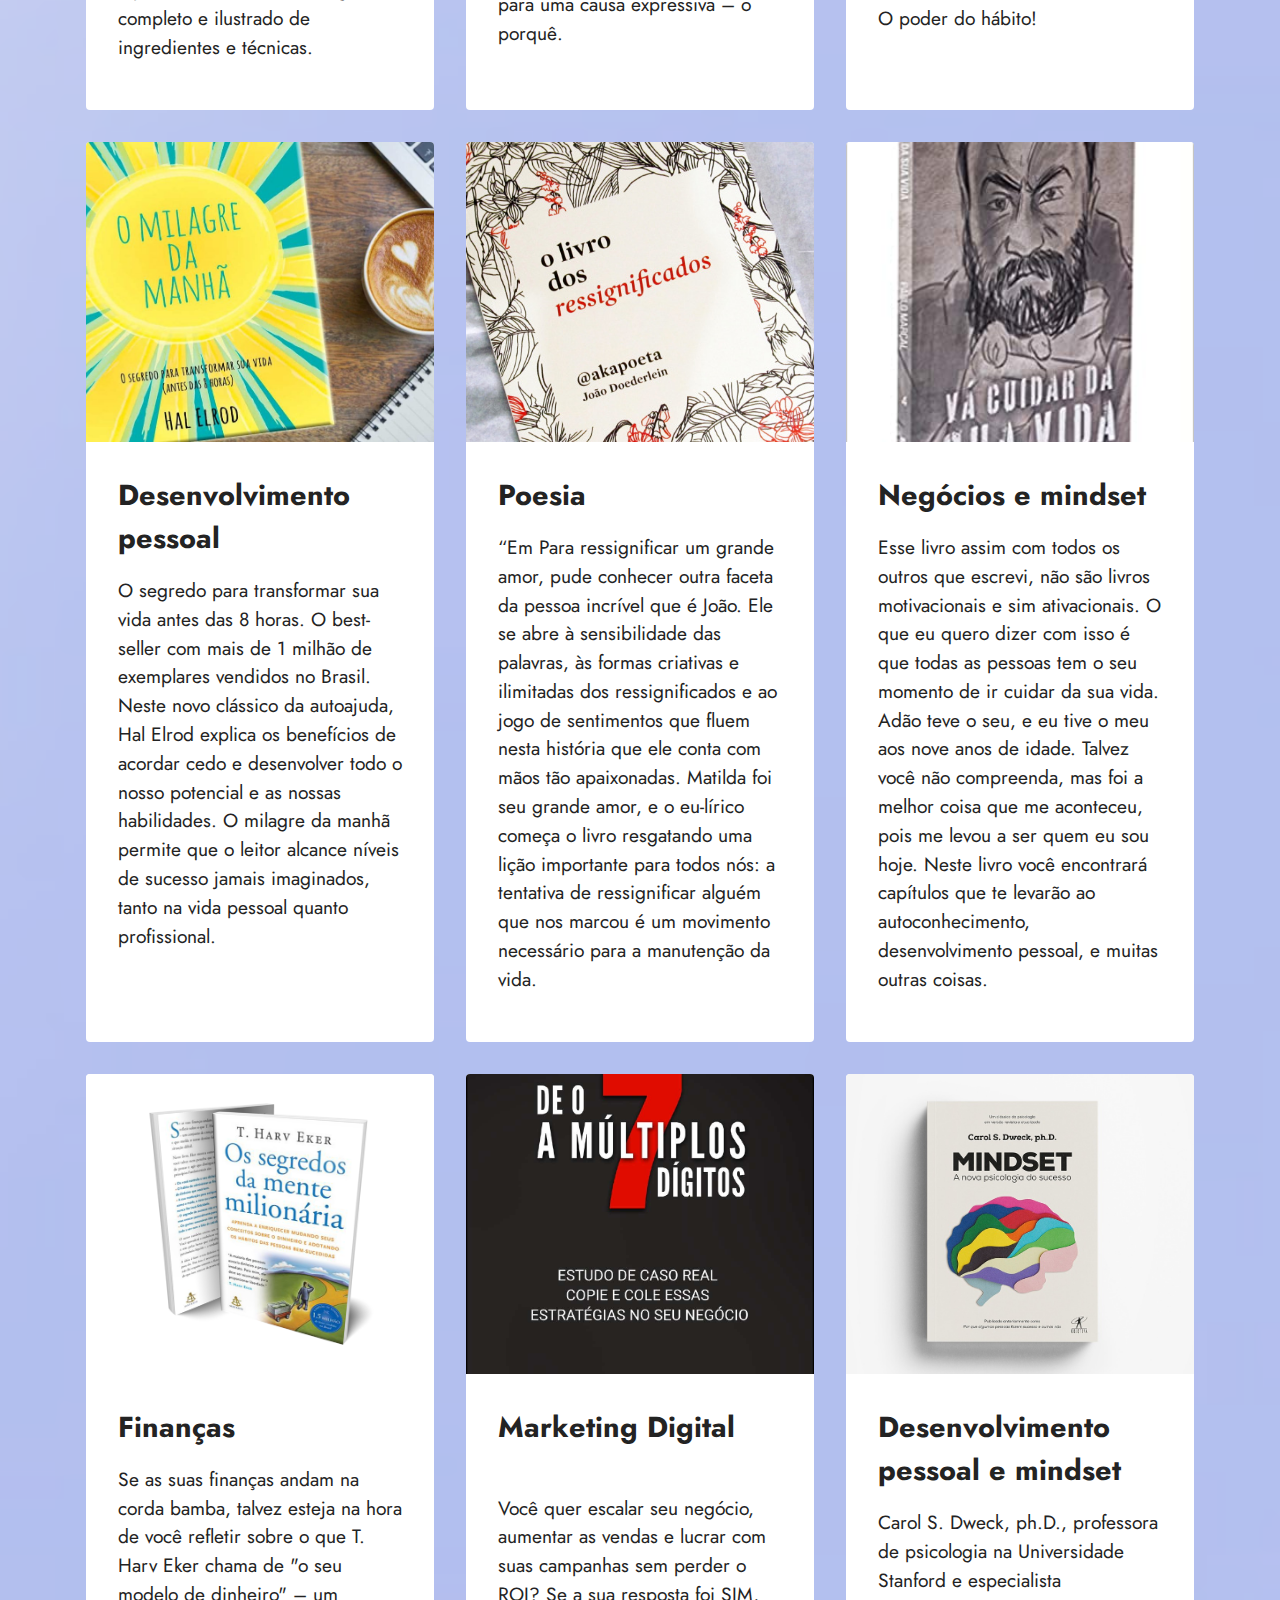
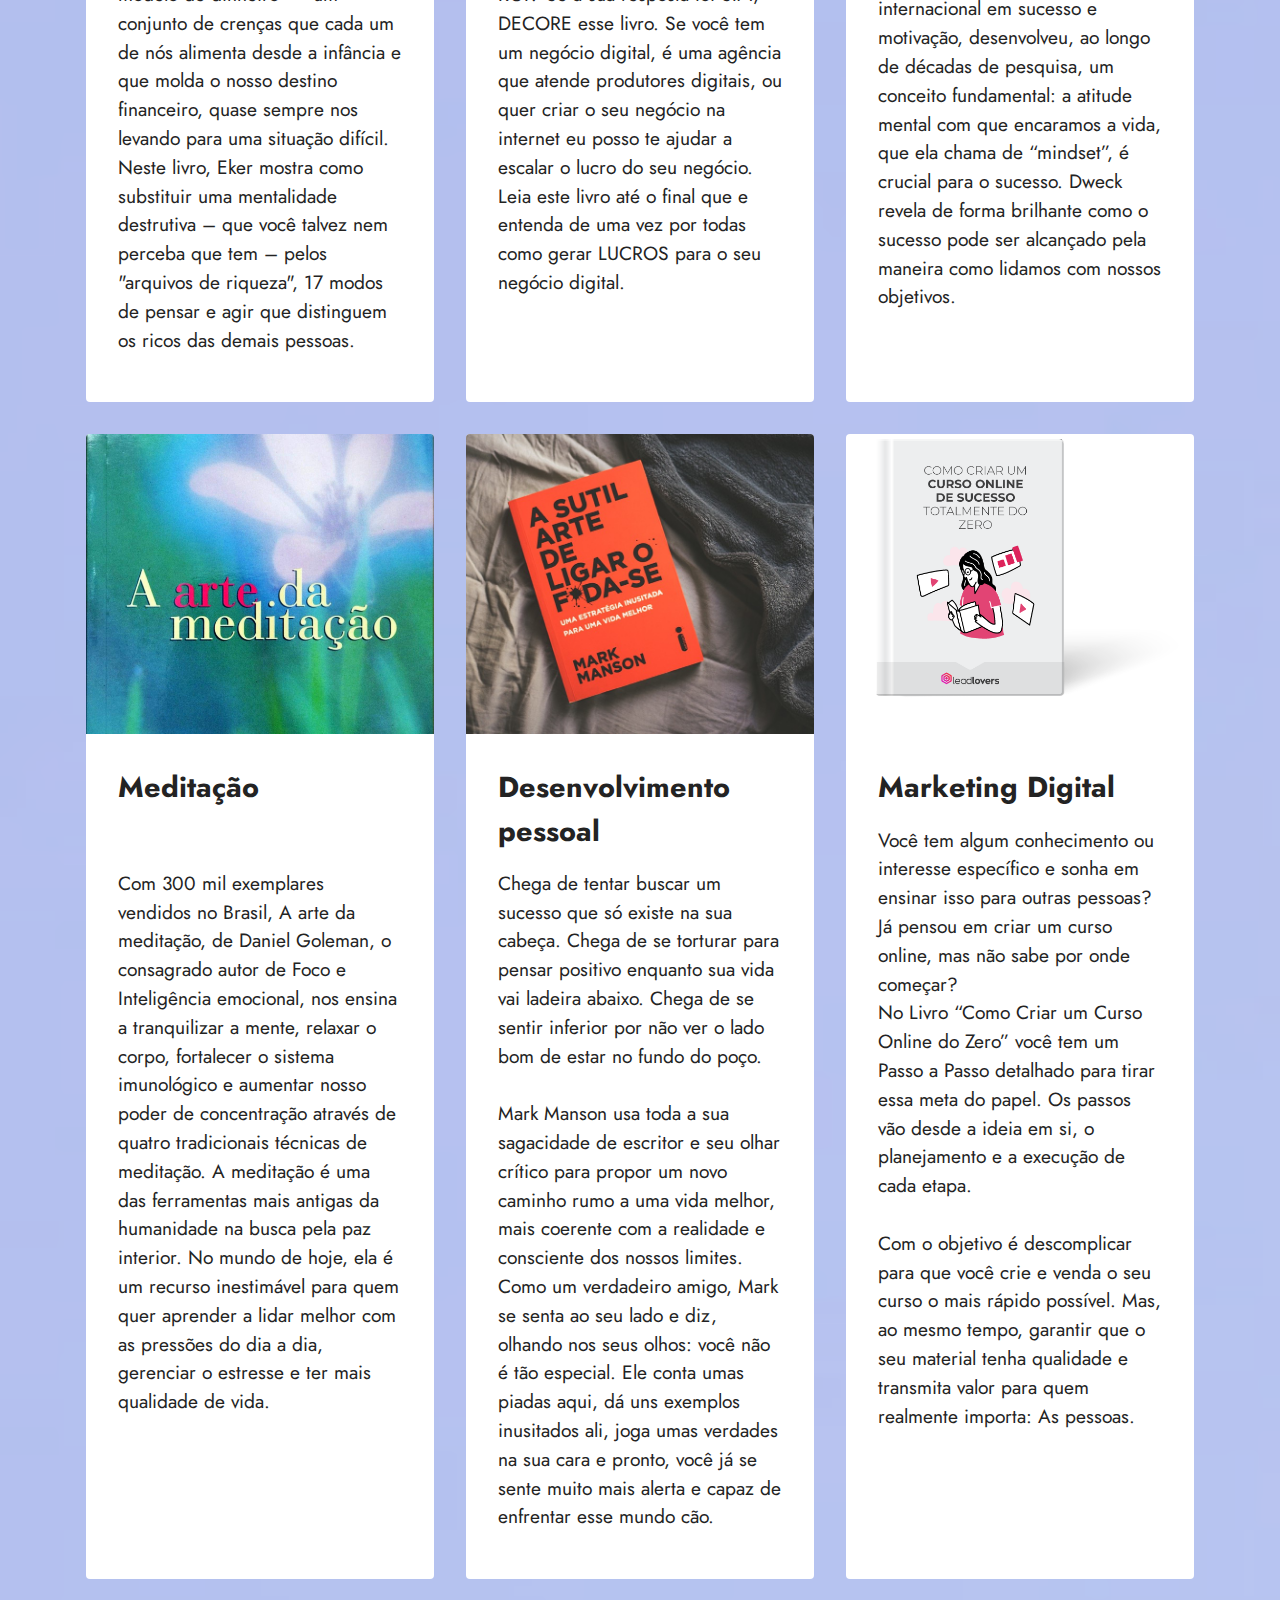
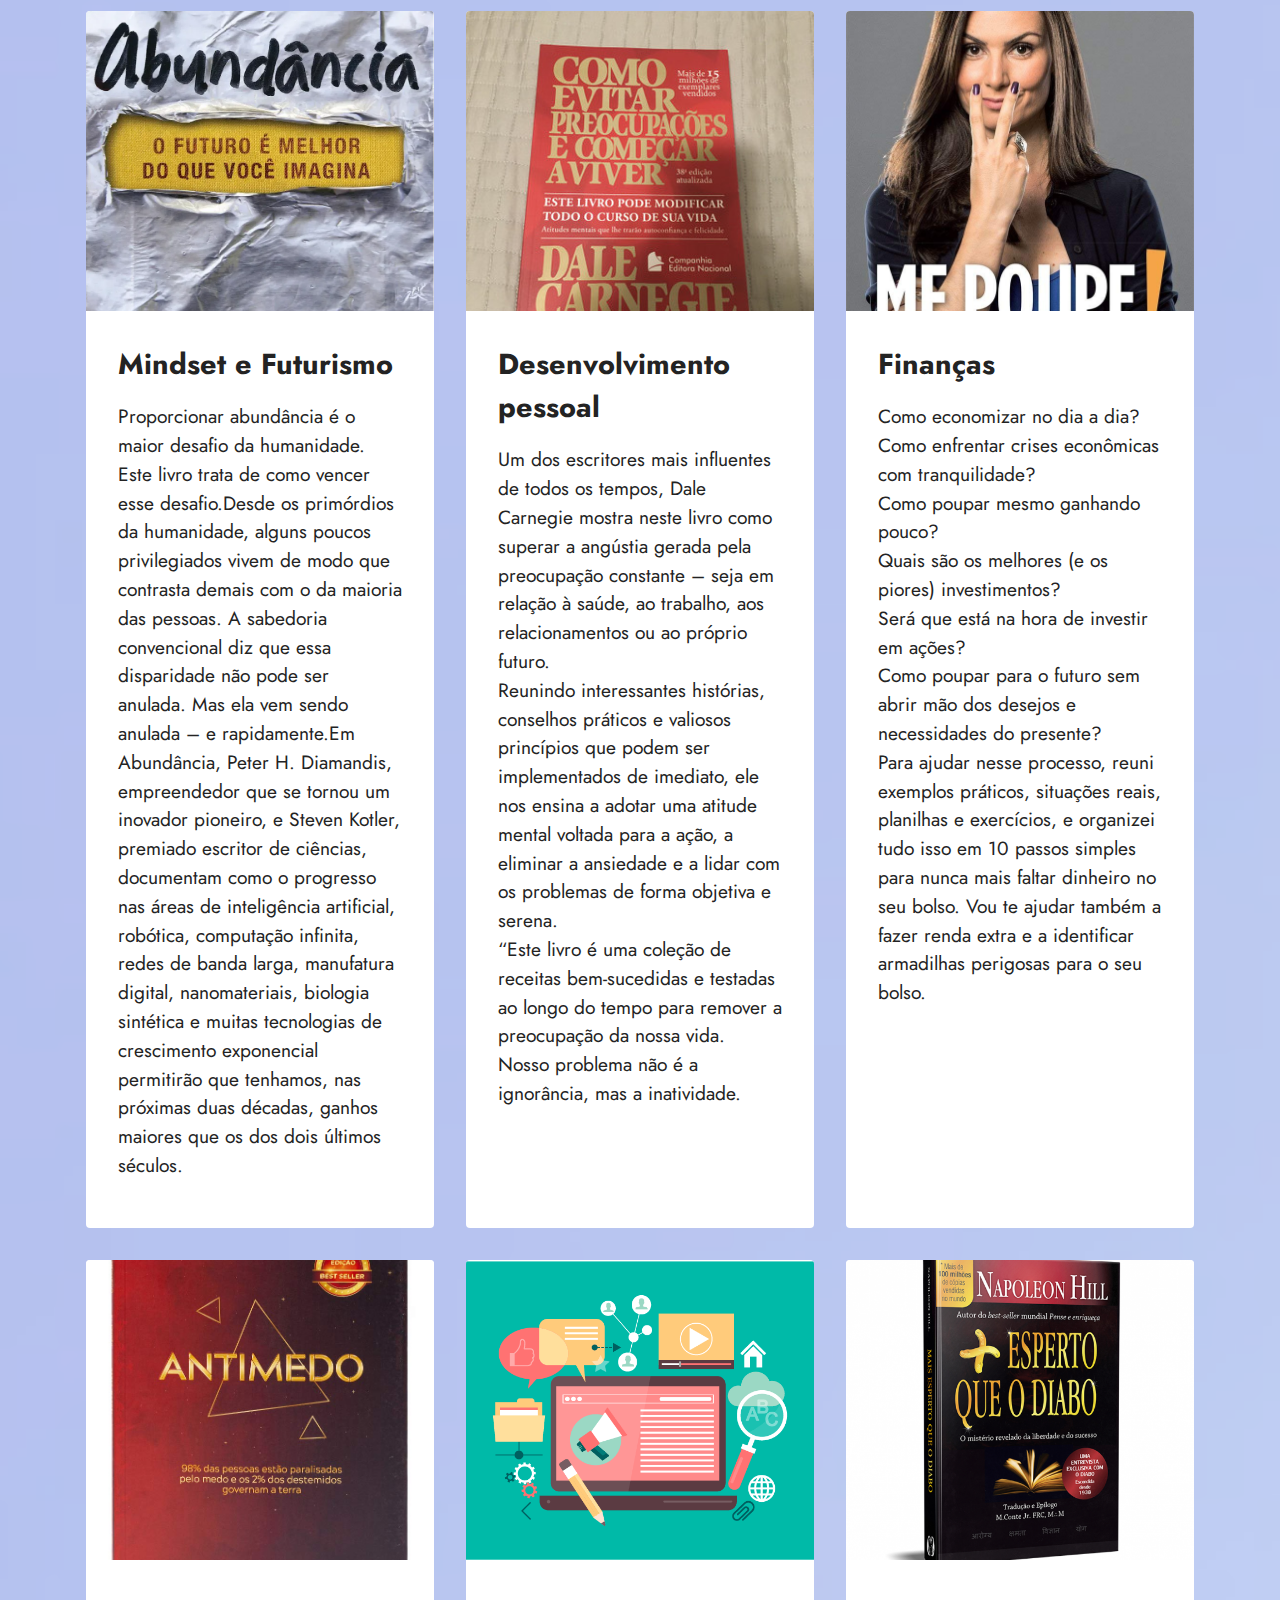
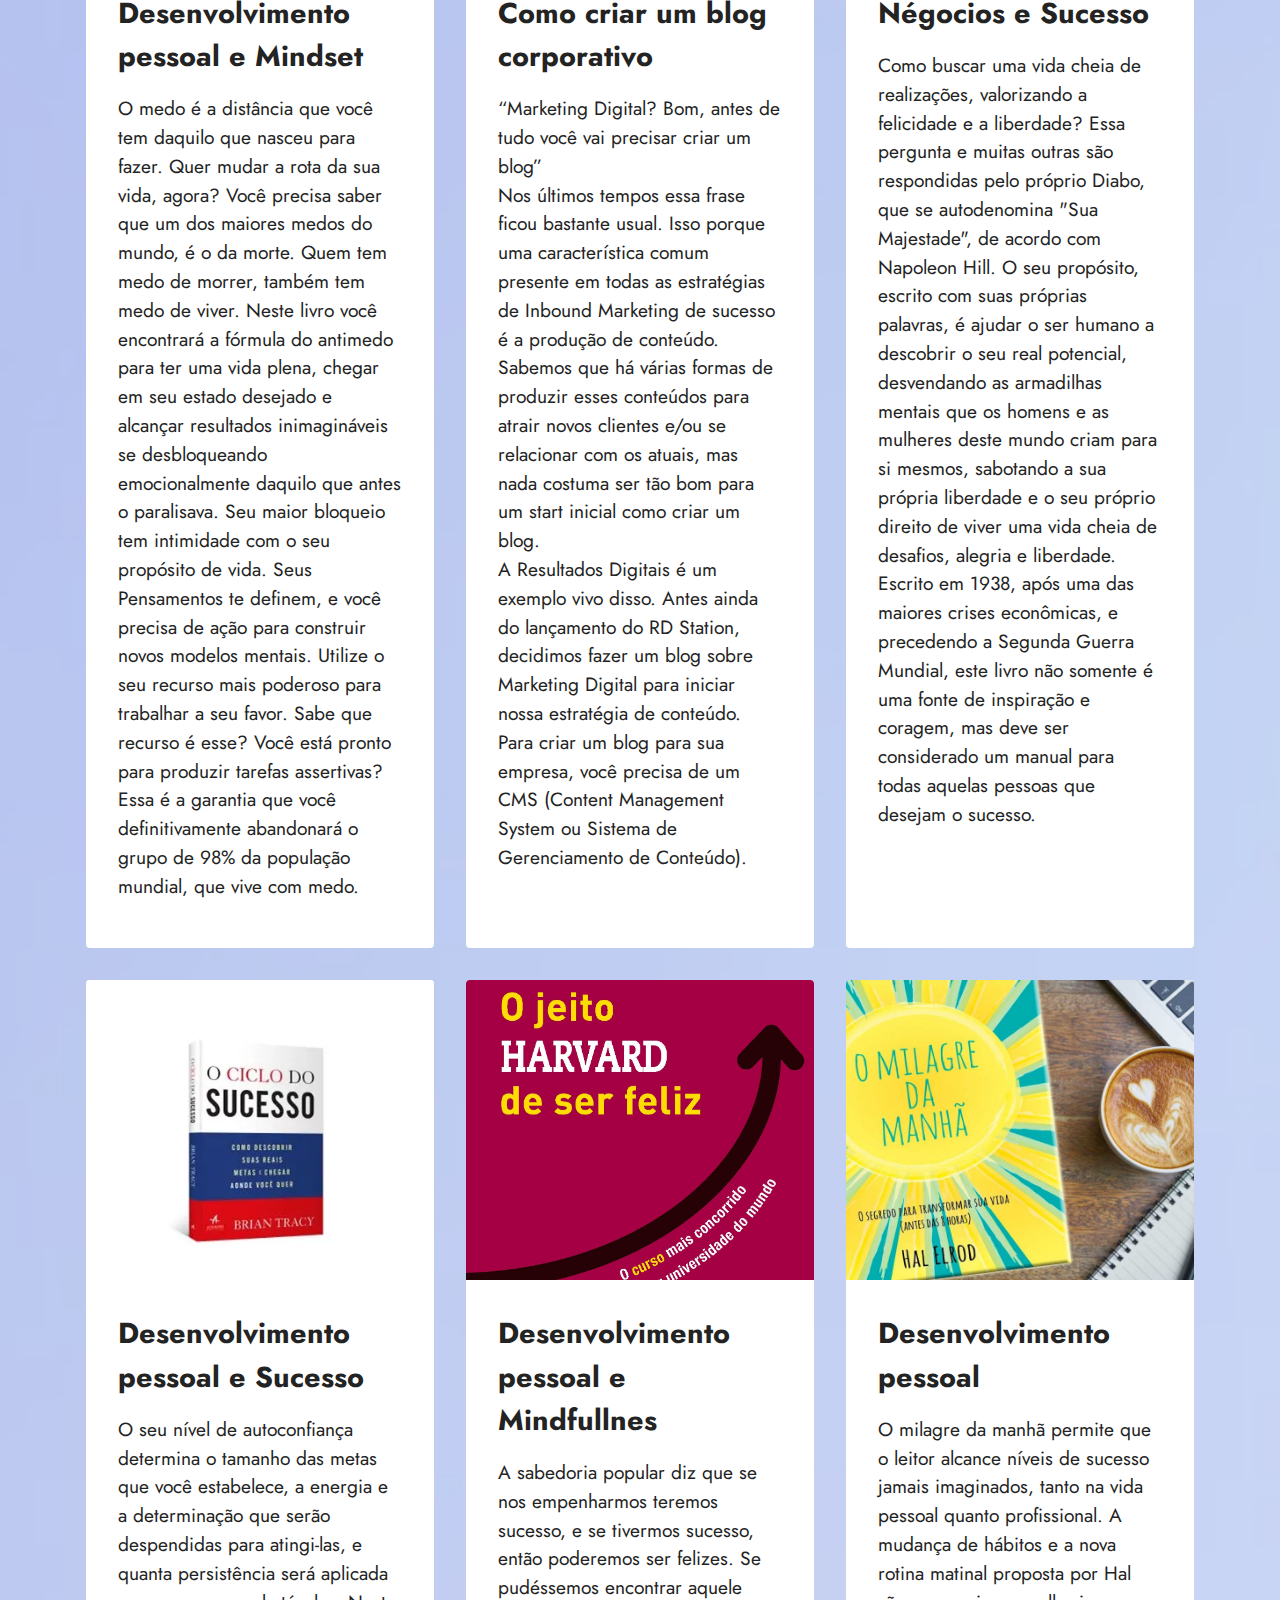
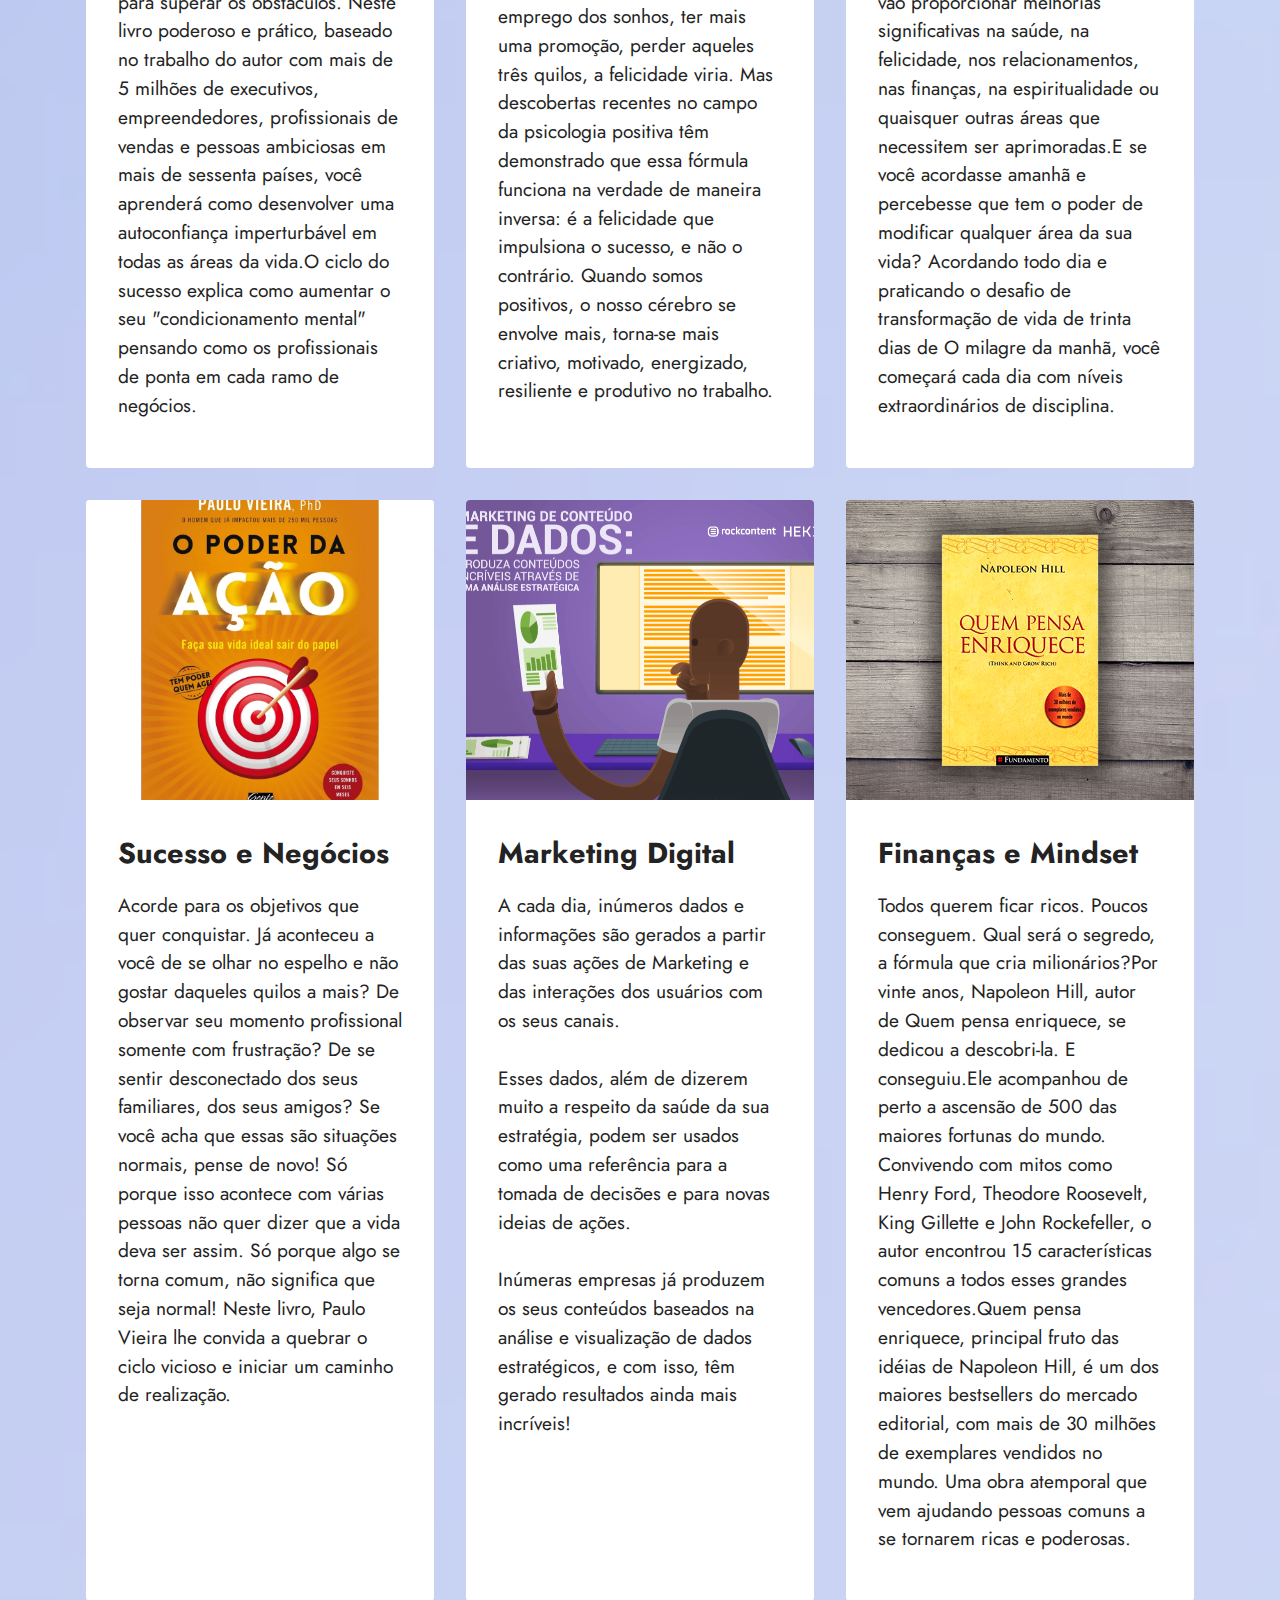
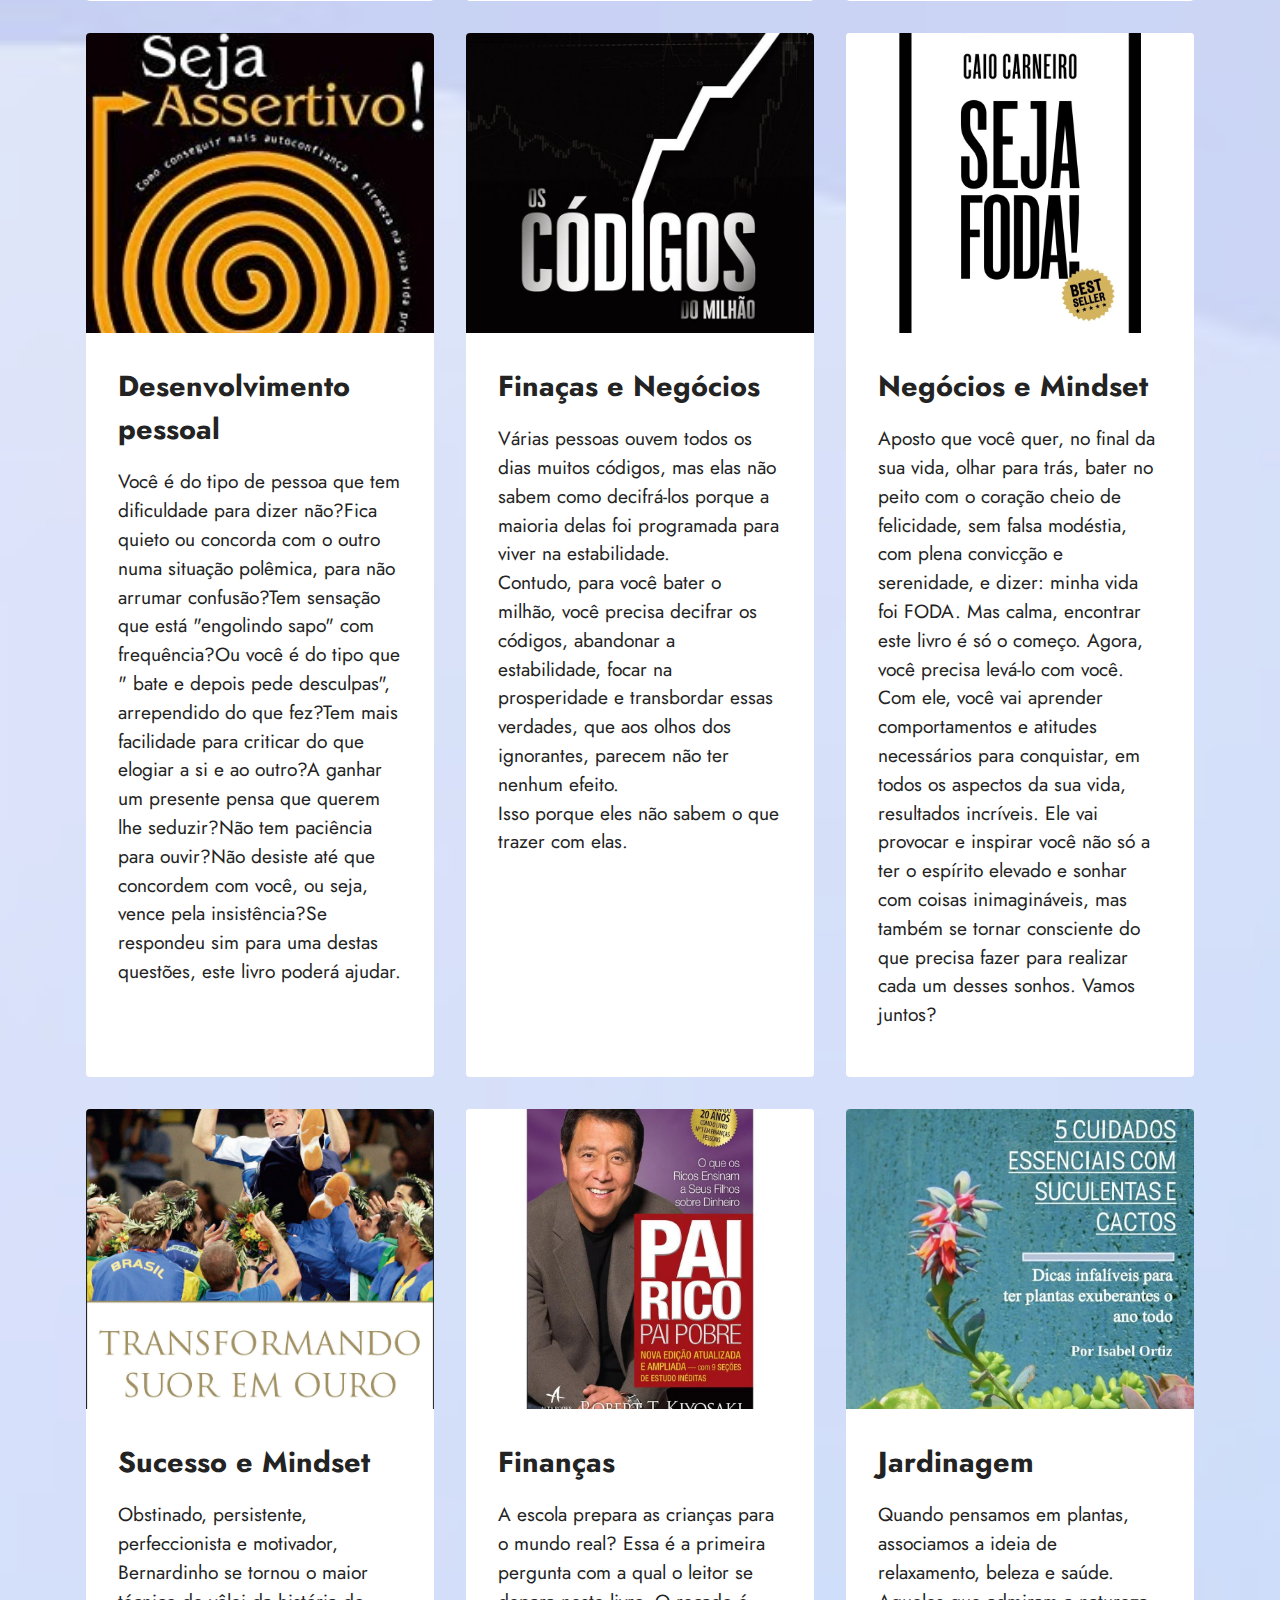
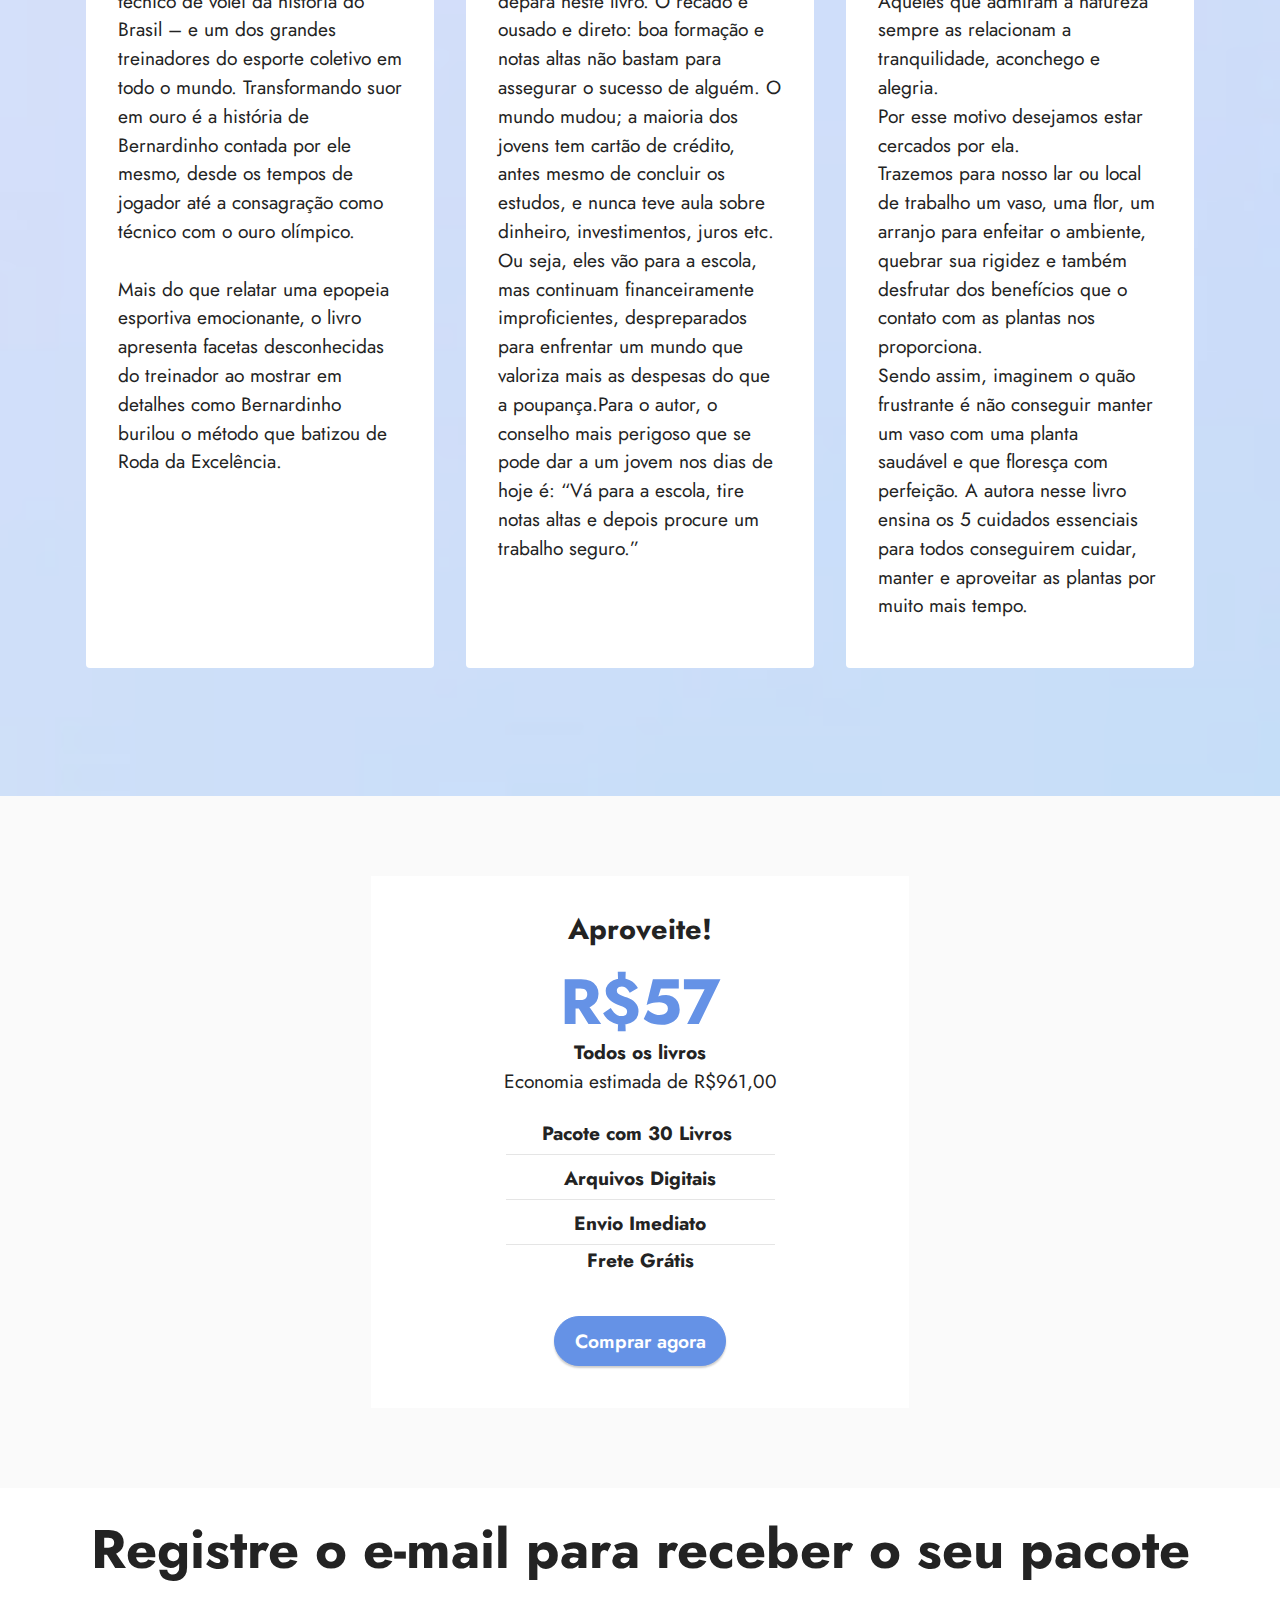
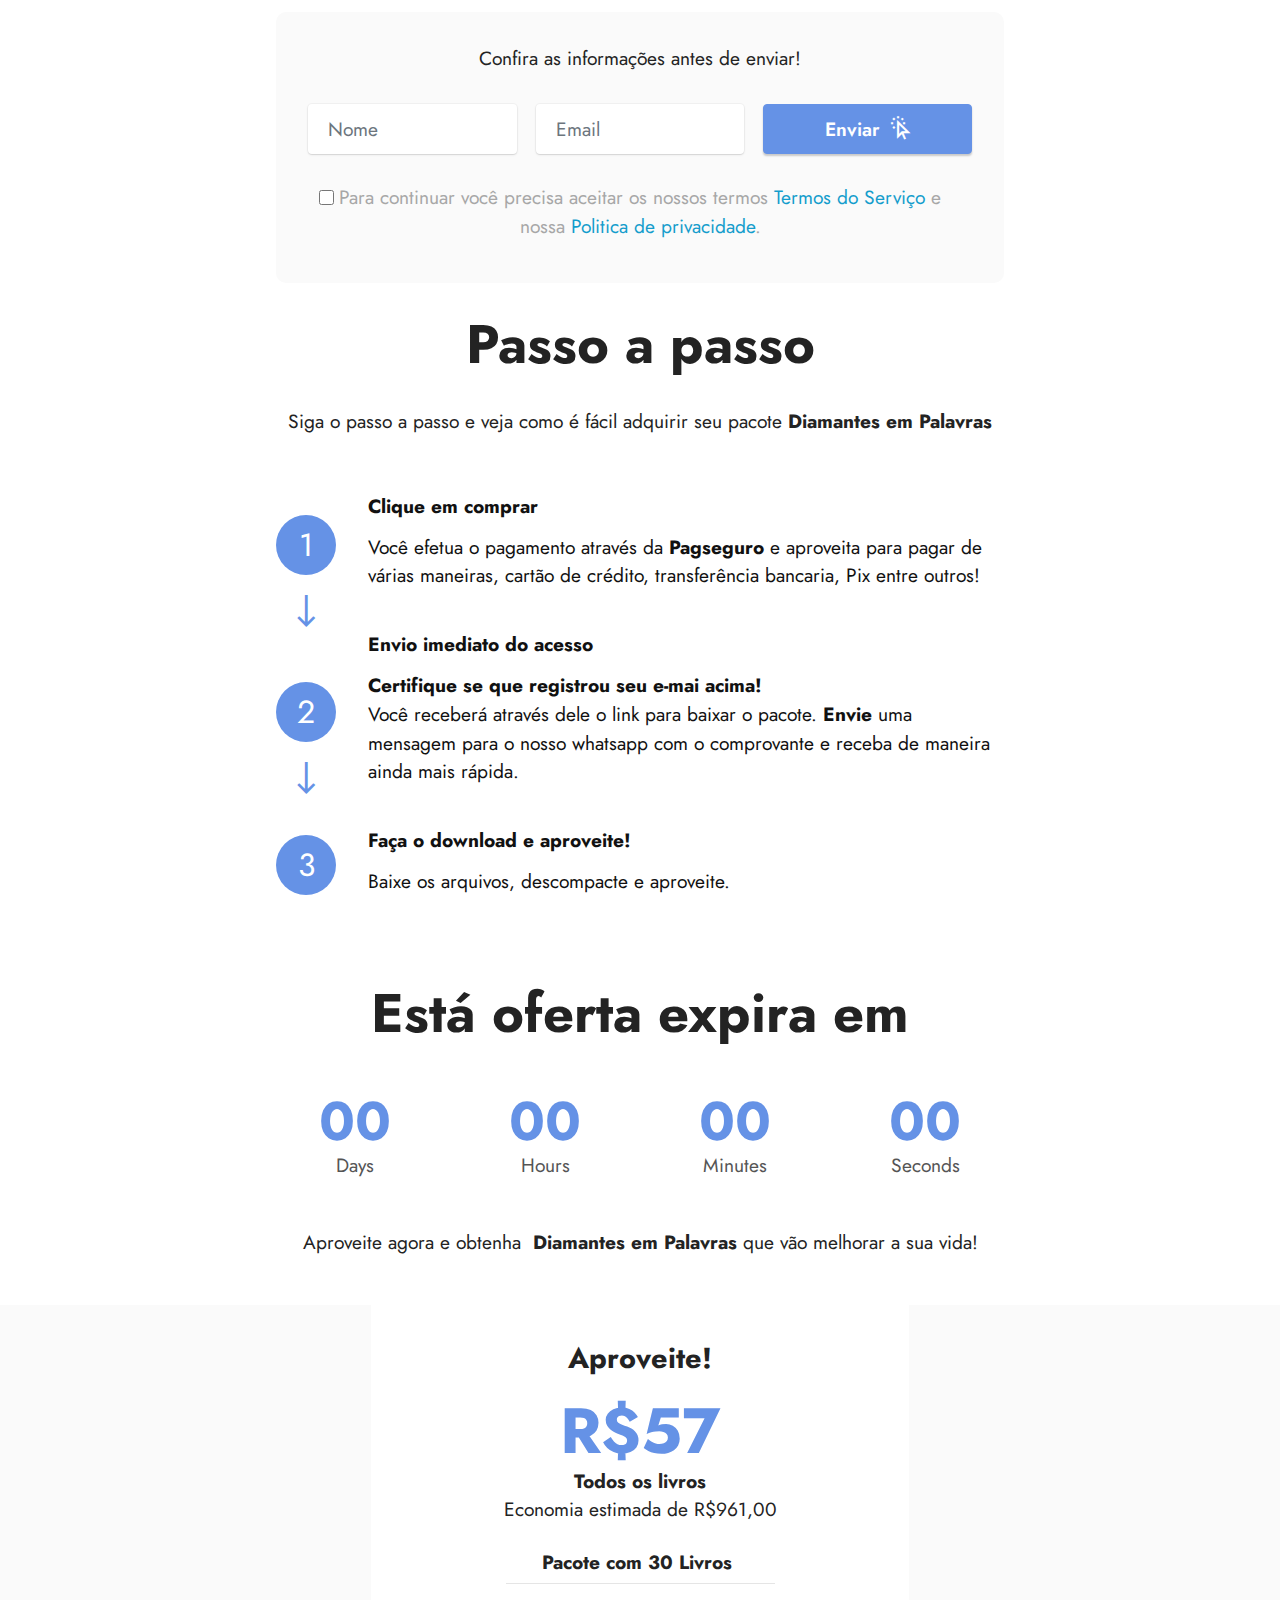
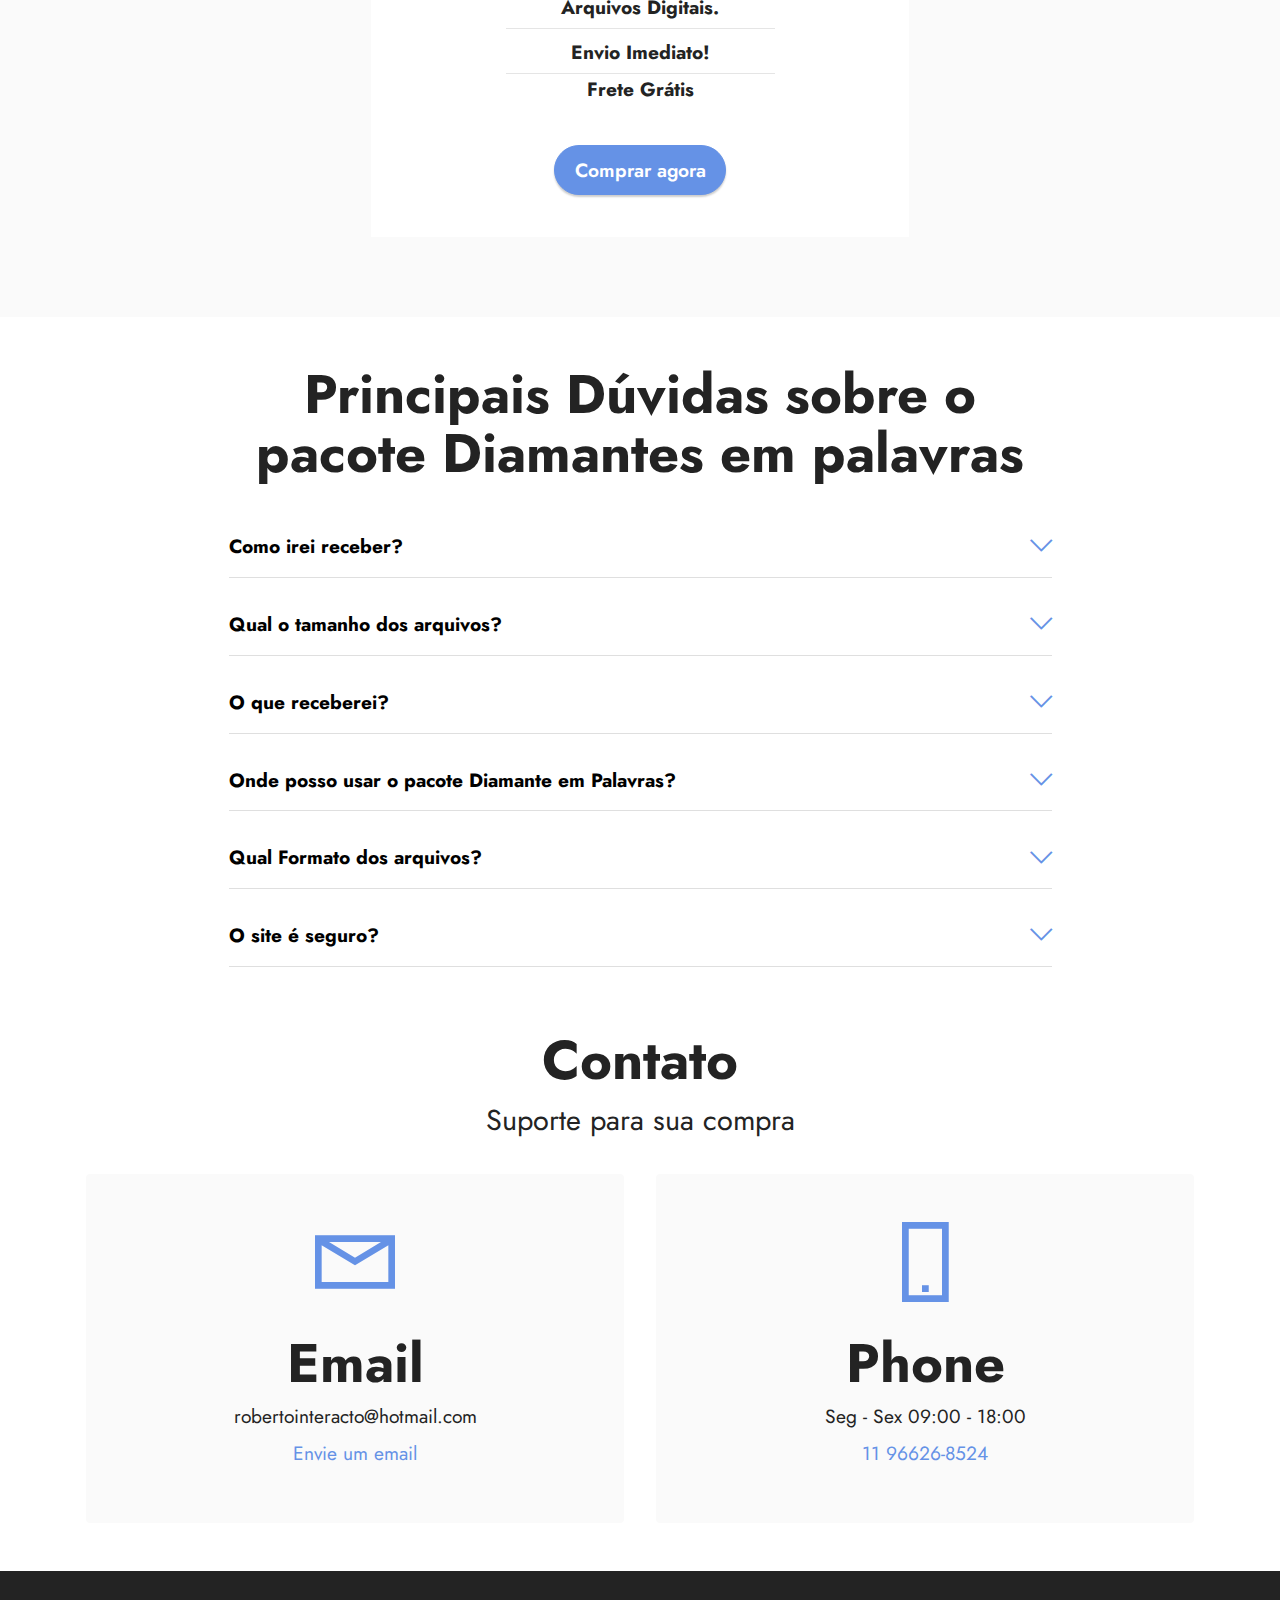
==== commit 11bcb160: "create github pages" ====
--- a/page2.html
+++ b/page2.html
@@ -561,7 +561,7 @@
         </div>
         <div class="row justify-content-center mt-4">
             <div class="col-lg-8 mx-auto mbr-form" data-form-type="formoid">
-                <form action="https://mobirise.eu/" method="POST" class="mbr-form form-with-styler mx-auto" data-form-title="Form Name"><input type="hidden" name="email" data-form-email="true" value="K02kPdEDCP/r4IARv3a7nWUntAHEjX9clNCsA/fyxboJfgpdzsKHtkb7unQkp+KcLjzk1DsiPIRJoMUt3gVnXiHo22EzalKwj8sSpp1qBr91LOjCzDPrleavxJzz5/iS">
+                <form action="https://mobirise.eu/" method="POST" class="mbr-form form-with-styler mx-auto" data-form-title="Form Name"><input type="hidden" name="email" data-form-email="true" value="YH42xGrfNK99Rqdt1cAbG/OAXU0LCCb82ZbCws8Dap2qW4M7wX7r8NFdsteEiJOhMZi8mvX7ARieQtnonYKwzX1S8vG/uMetBcIXlnMIFGxs6Y5oWo9qVRadybeCgZxT">
                     <div class="row">
                         <div hidden="hidden" data-form-alert="" class="alert alert-success col-12">Obrigado pela sua compra, em breve receberá seu pacote Diamantes em Palavras no email registrado!</div>
                         <div hidden="hidden" data-form-alert-danger="" class="alert alert-danger col-12">Oops...! some problem!</div>
@@ -870,7 +870,7 @@
             </div>
         </div>
     </div>
-</section><section style="background-color: #fff; font-family: -apple-system, BlinkMacSystemFont, 'Segoe UI', 'Roboto', 'Helvetica Neue', Arial, sans-serif; color:#aaa; font-size:12px; padding: 0; align-items: center; display: flex;"><a href="https://mobirise.site/x" style="flex: 1 1; height: 3rem; padding-left: 1rem;"></a><p style="flex: 0 0 auto; margin:0; padding-right:1rem;">Created with <a href="https://mobirise.site/b" style="color:#aaa;">Mobirise</a> templates</p></section><script src="assets/web/assets/jquery/jquery.min.js"></script>  <script src="assets/popper/popper.min.js"></script>  <script src="assets/tether/tether.min.js"></script>  <script src="assets/bootstrap/js/bootstrap.min.js"></script>  <script src="assets/web/assets/cookies-alert-plugin/cookies-alert-core.js"></script>  <script src="assets/web/assets/cookies-alert-plugin/cookies-alert-script.js"></script>  <script src="assets/smoothscroll/smooth-scroll.js"></script>  <script src="assets/dropdown/js/nav-dropdown.js"></script>  <script src="assets/dropdown/js/navbar-dropdown.js"></script>  <script src="assets/touchswipe/jquery.touch-swipe.min.js"></script>  <script src="assets/formstyler/jquery.formstyler.js"></script>  <script src="assets/formstyler/jquery.formstyler.min.js"></script>  <script src="assets/datepicker/jquery.datetimepicker.full.js"></script>  <script src="assets/countdown/jquery.countdown.min.js"></script>  <script src="assets/mbr-switch-arrow/mbr-switch-arrow.js"></script>  <script src="assets/theme/js/script.js"></script>  <script src="assets/formoid/formoid.min.js"></script>  
+</section><section style="background-color: #fff; font-family: -apple-system, BlinkMacSystemFont, 'Segoe UI', 'Roboto', 'Helvetica Neue', Arial, sans-serif; color:#aaa; font-size:12px; padding: 0; align-items: center; display: flex;"><a href="https://mobirise.site/y" style="flex: 1 1; height: 3rem; padding-left: 1rem;"></a><p style="flex: 0 0 auto; margin:0; padding-right:1rem;">Designed with <a href="https://mobirise.site/a" style="color:#aaa;">Mobirise</a></p></section><script src="assets/web/assets/jquery/jquery.min.js"></script>  <script src="assets/popper/popper.min.js"></script>  <script src="assets/tether/tether.min.js"></script>  <script src="assets/bootstrap/js/bootstrap.min.js"></script>  <script src="assets/web/assets/cookies-alert-plugin/cookies-alert-core.js"></script>  <script src="assets/web/assets/cookies-alert-plugin/cookies-alert-script.js"></script>  <script src="assets/smoothscroll/smooth-scroll.js"></script>  <script src="assets/dropdown/js/nav-dropdown.js"></script>  <script src="assets/dropdown/js/navbar-dropdown.js"></script>  <script src="assets/touchswipe/jquery.touch-swipe.min.js"></script>  <script src="assets/formstyler/jquery.formstyler.js"></script>  <script src="assets/formstyler/jquery.formstyler.min.js"></script>  <script src="assets/datepicker/jquery.datetimepicker.full.js"></script>  <script src="assets/countdown/jquery.countdown.min.js"></script>  <script src="assets/mbr-switch-arrow/mbr-switch-arrow.js"></script>  <script src="assets/theme/js/script.js"></script>  <script src="assets/formoid/formoid.min.js"></script>  
   
   
 <input name="cookieData" type="hidden" data-cookie-customDialogSelector='null' data-cookie-colorText='#424a4d' data-cookie-colorBg='rgba(234, 239, 241, 0.99)' data-cookie-textButton='Aceito' data-cookie-colorButton='' data-cookie-colorLink='#424a4d' data-cookie-underlineLink='true' data-cookie-text="Nós usamos cookies para dar a você uma melhor experiência. Leia nossa <a href='privacy.html'>politica de cookies</a>.">
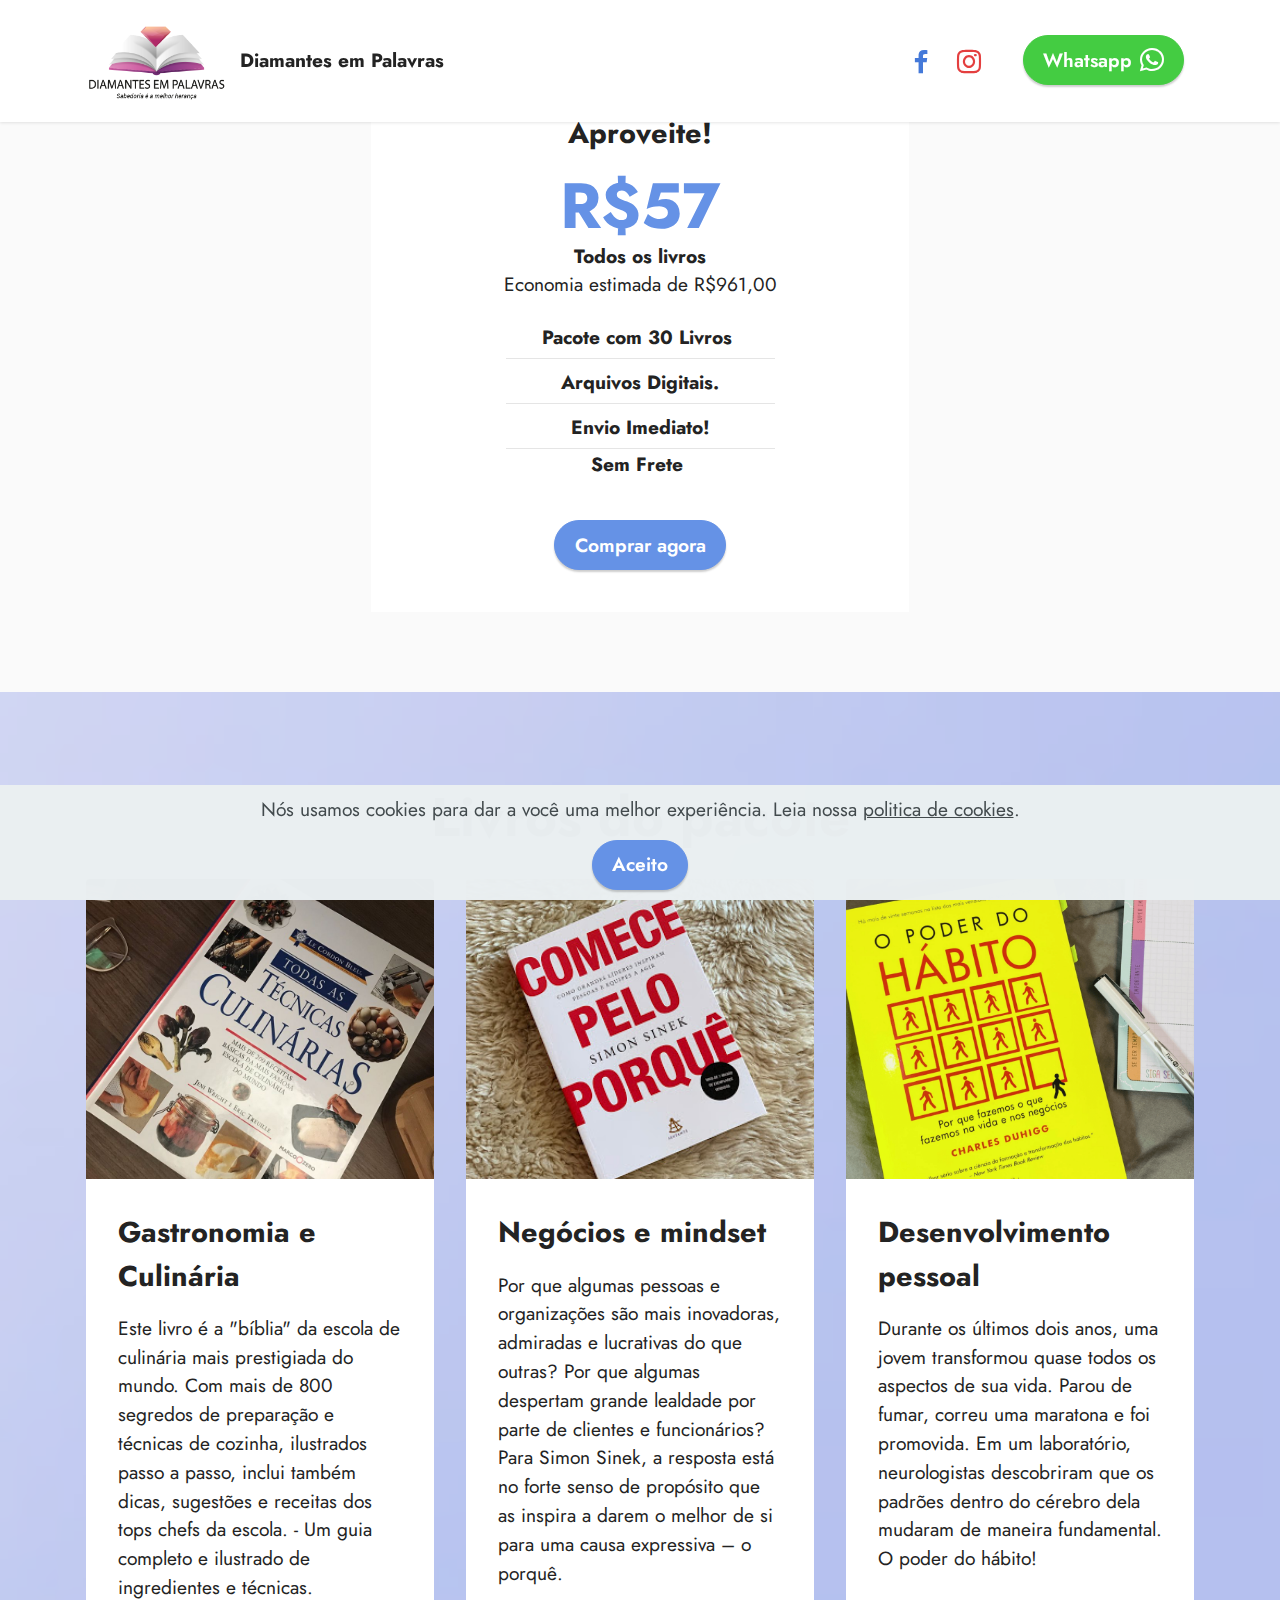
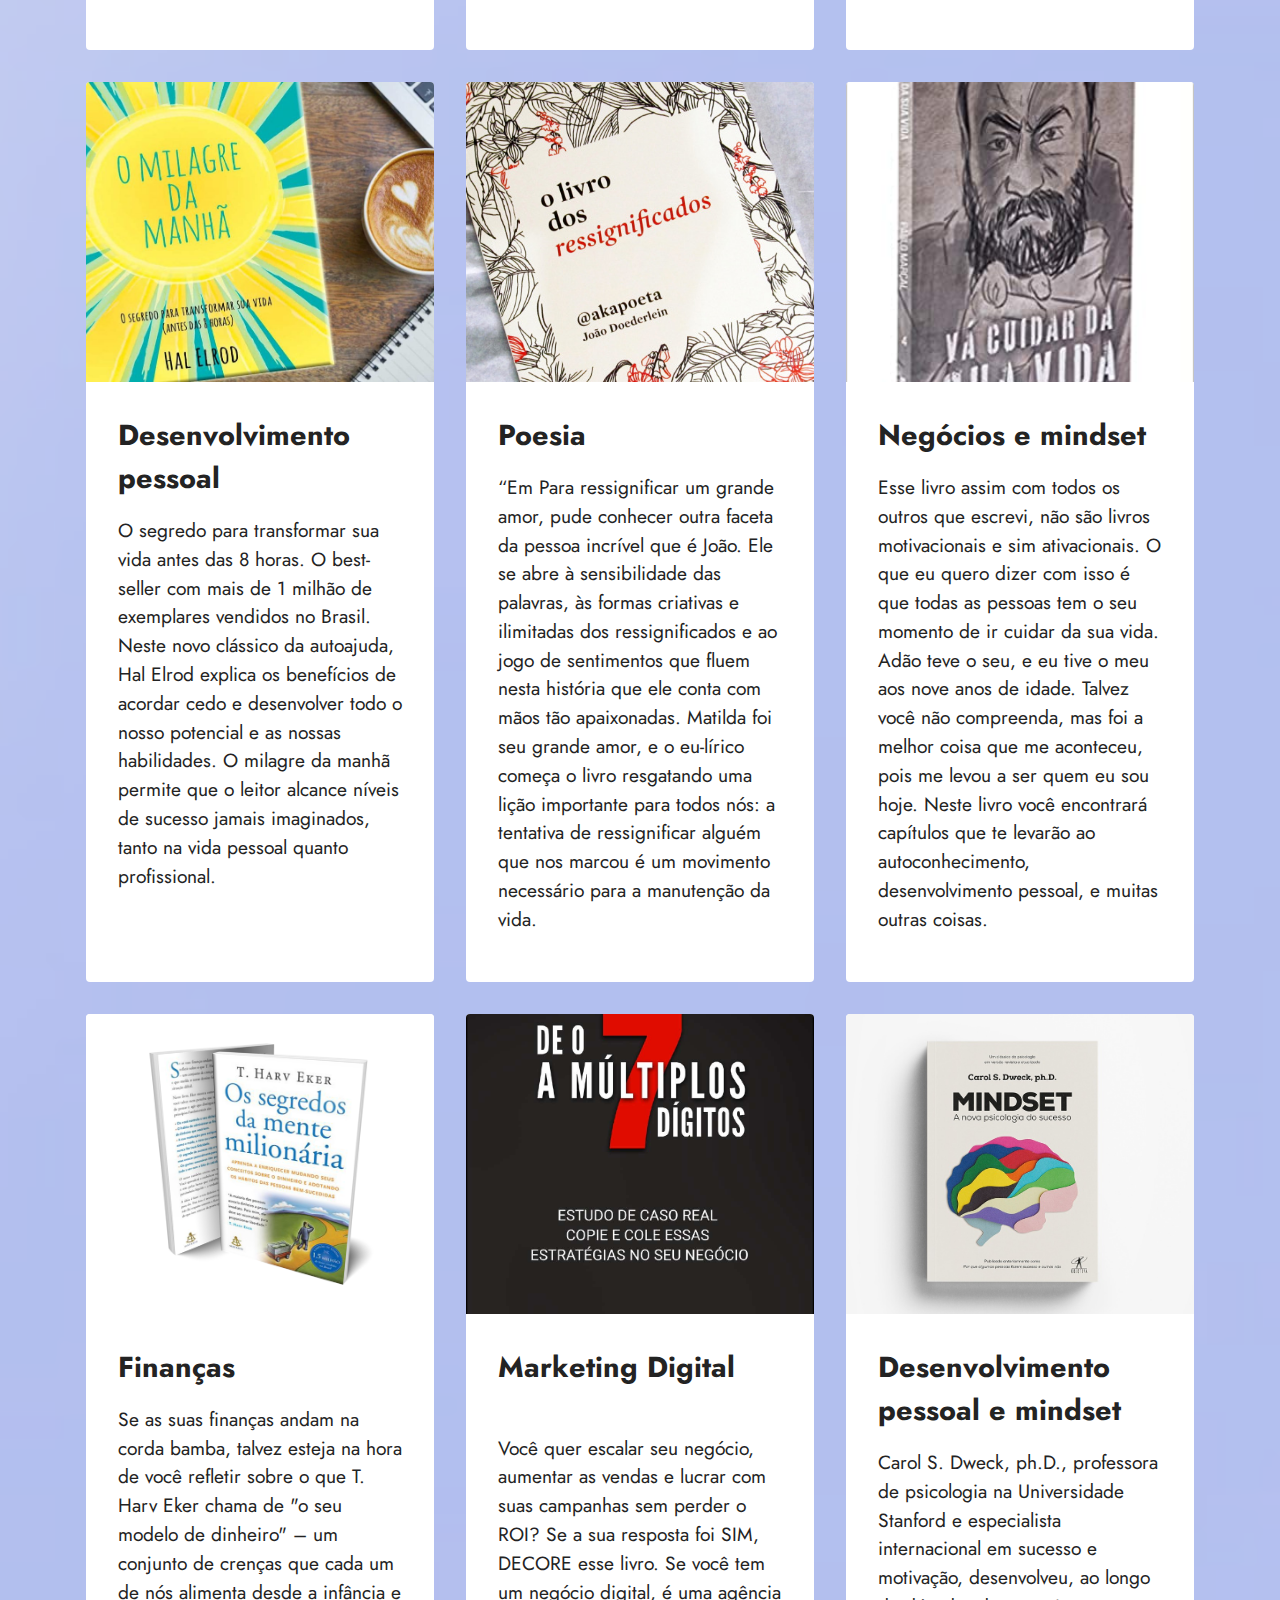
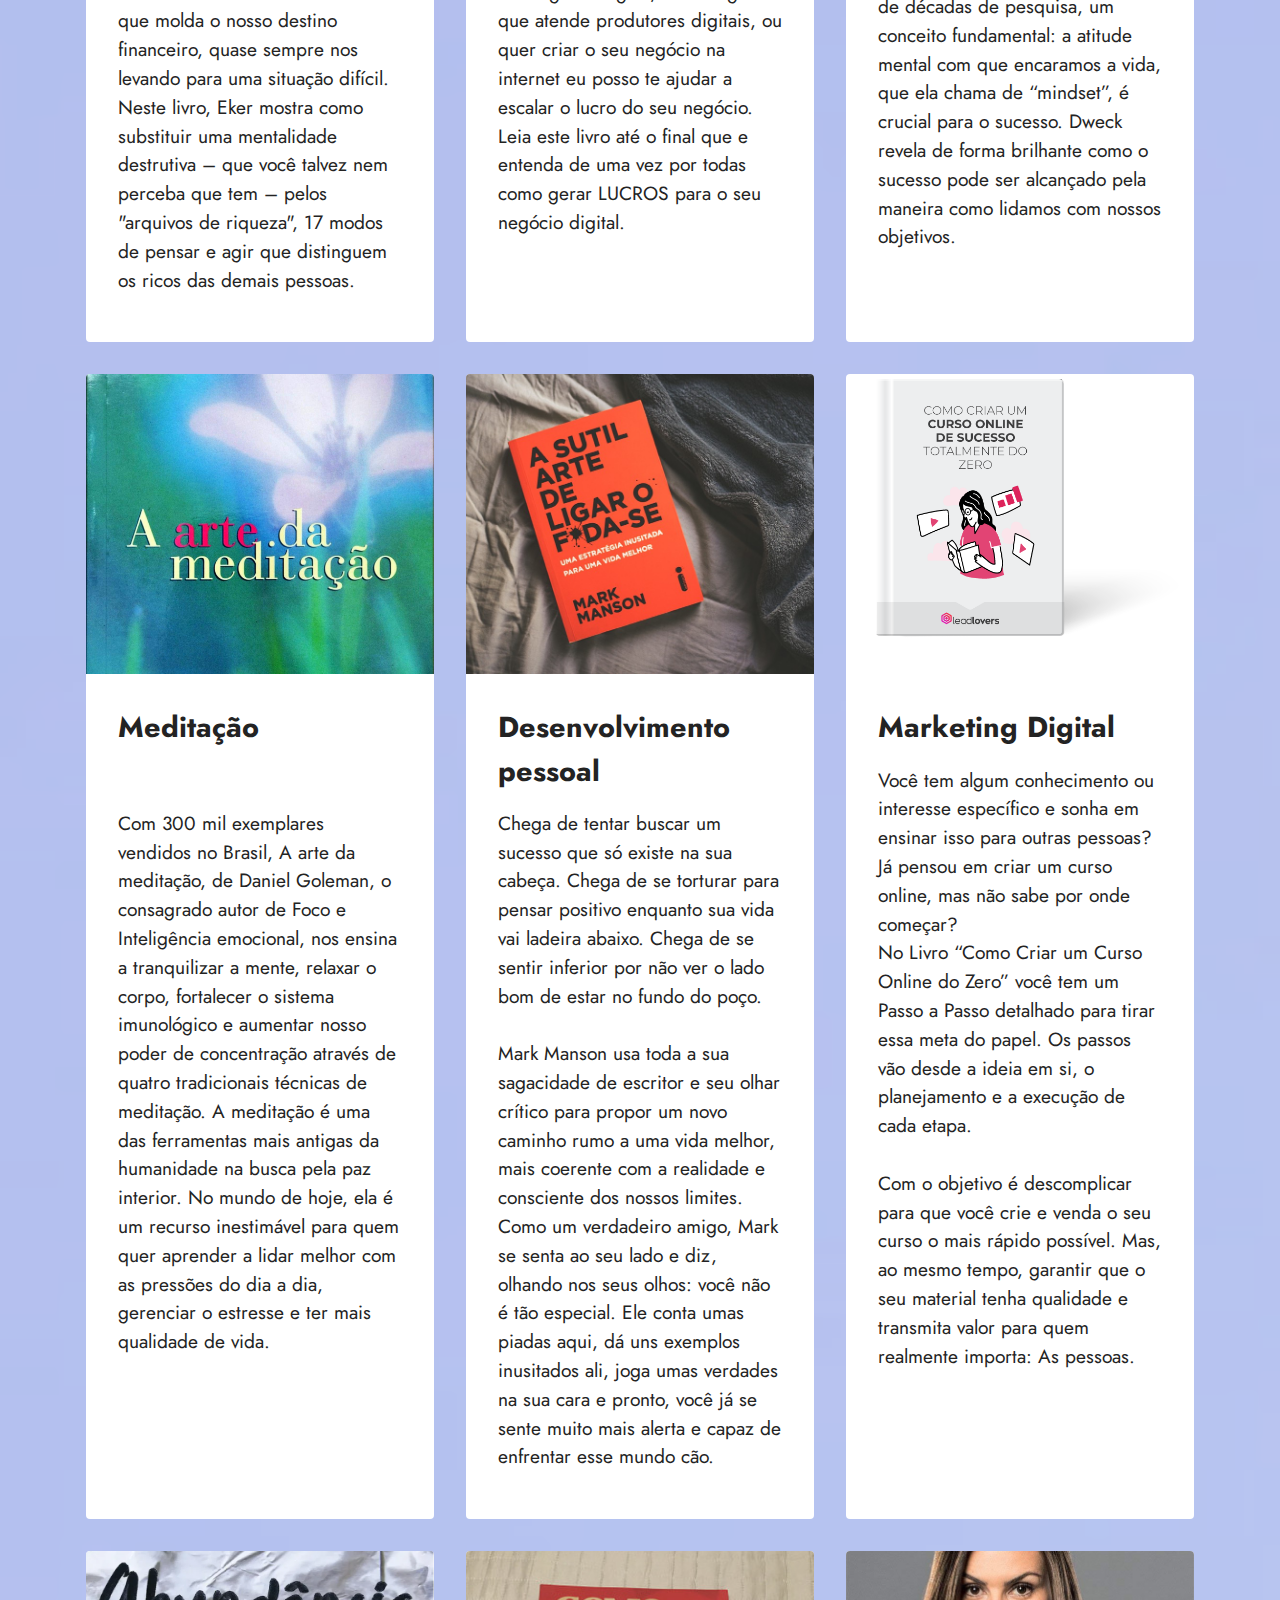
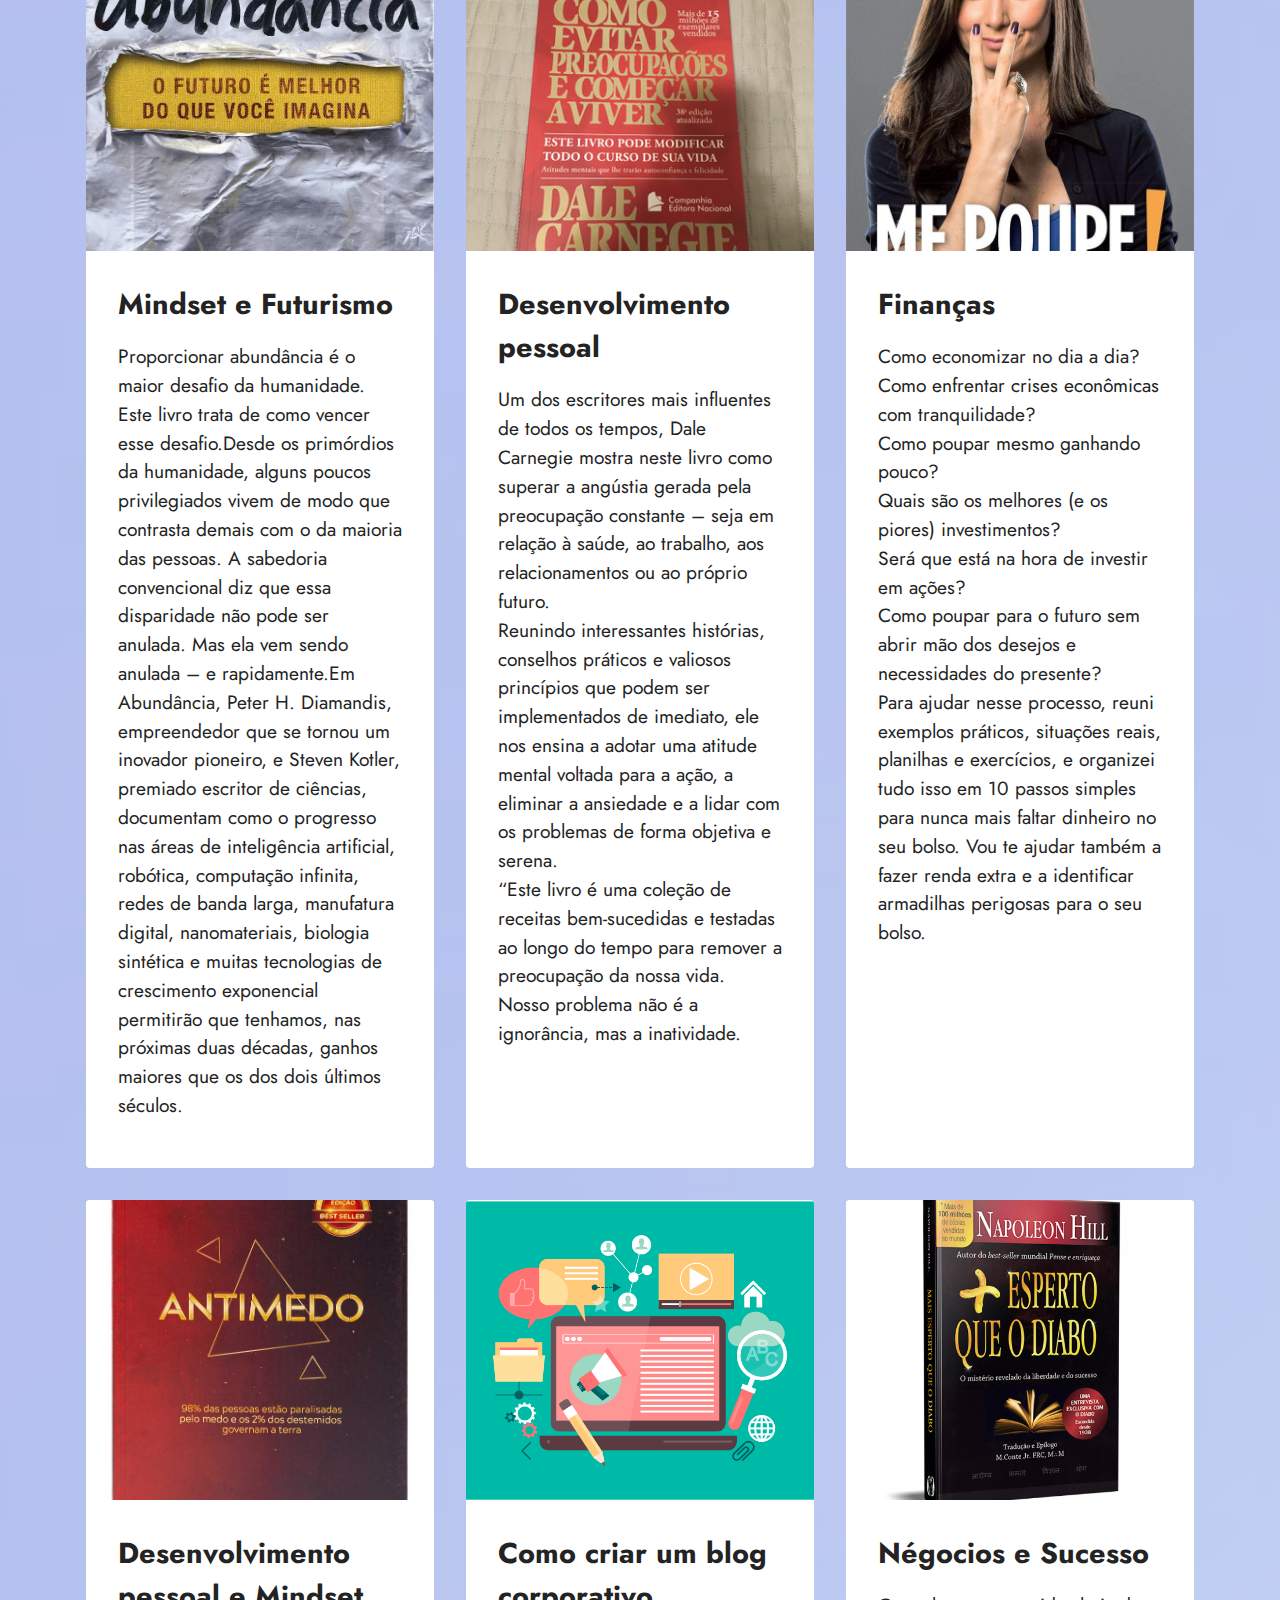
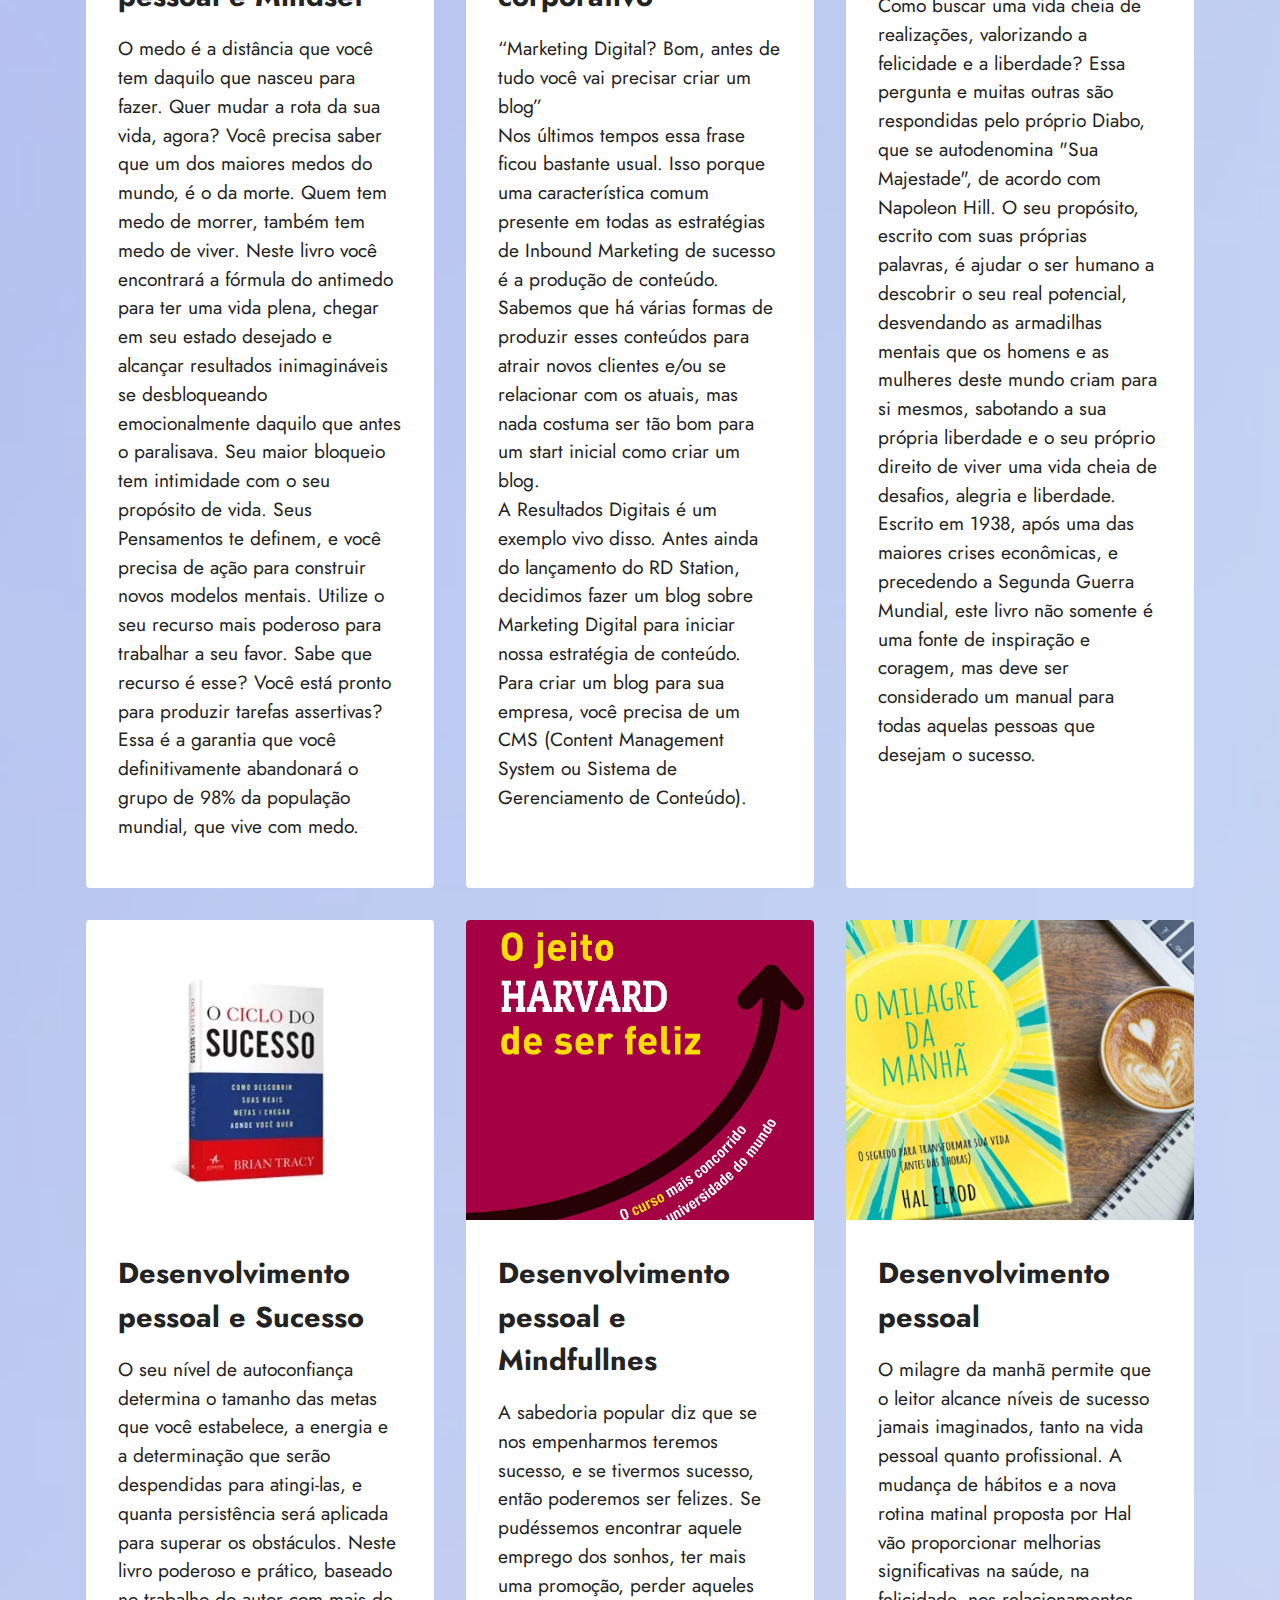
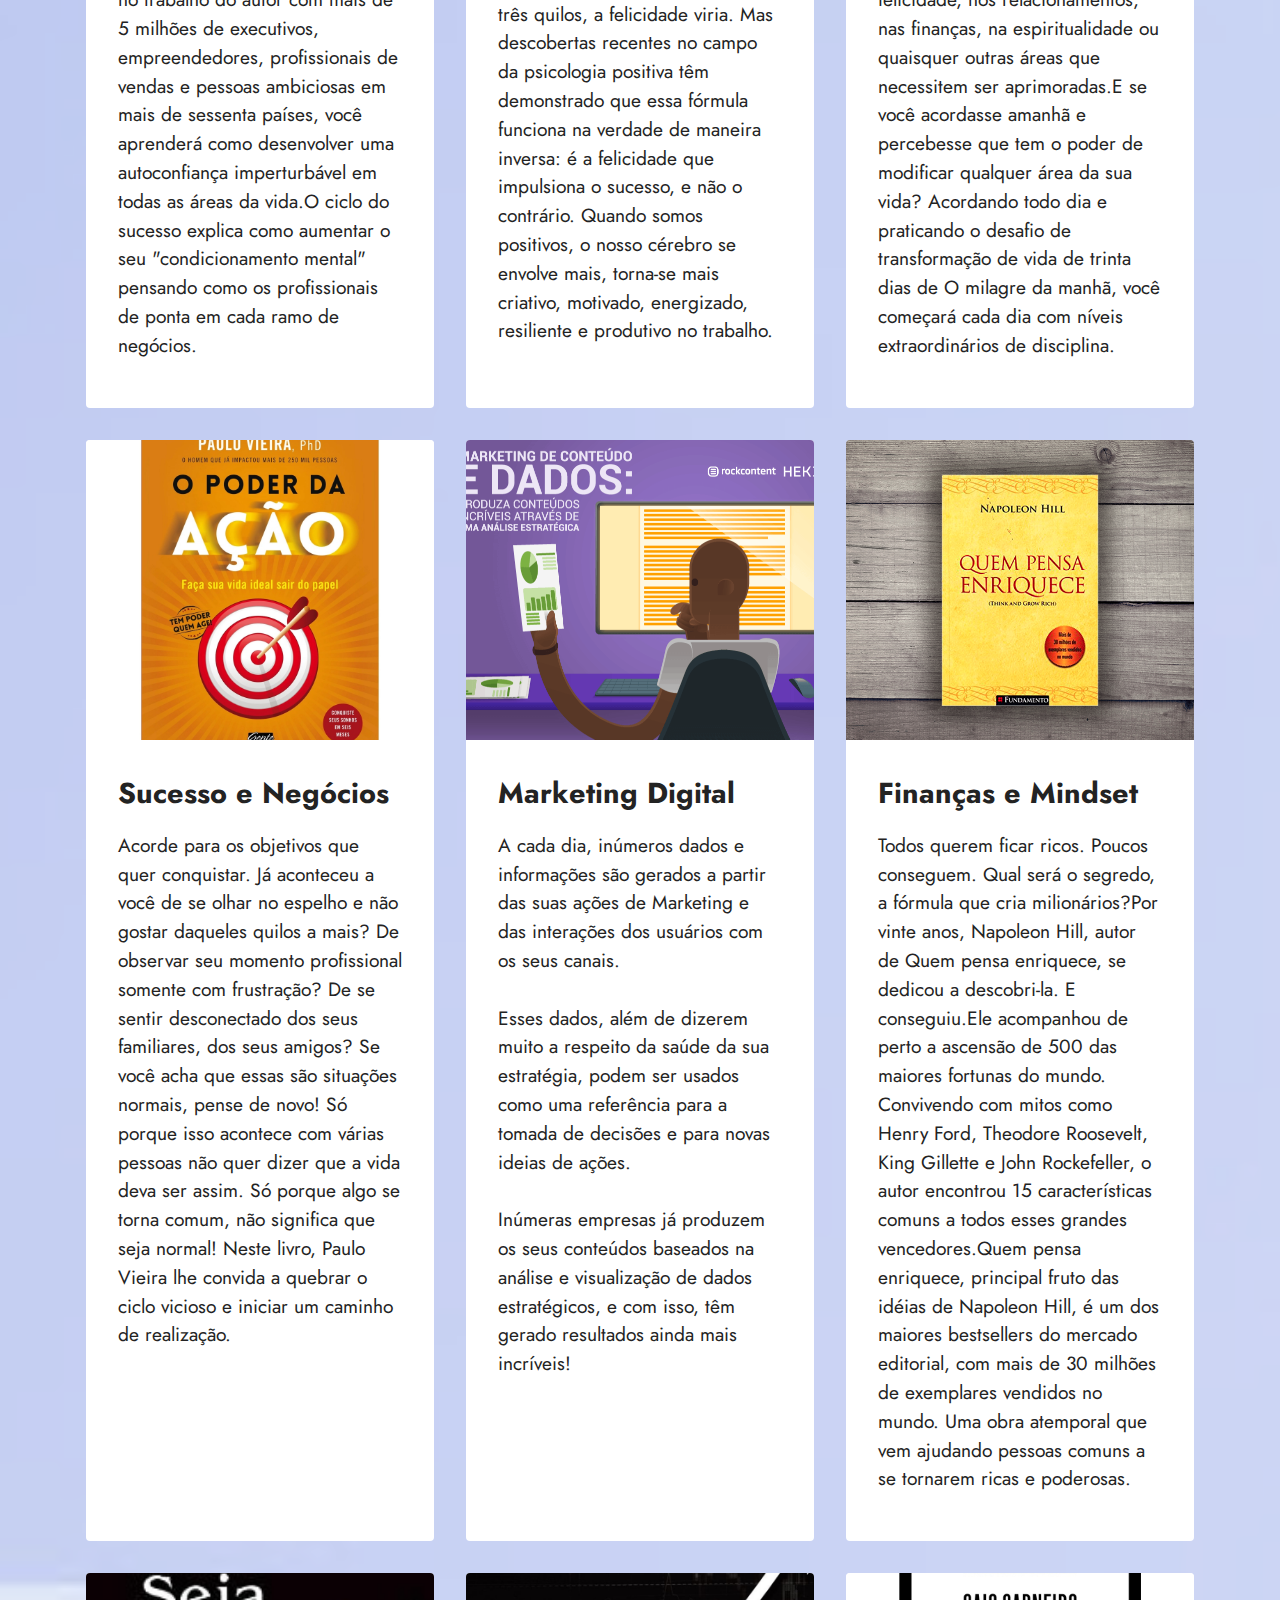
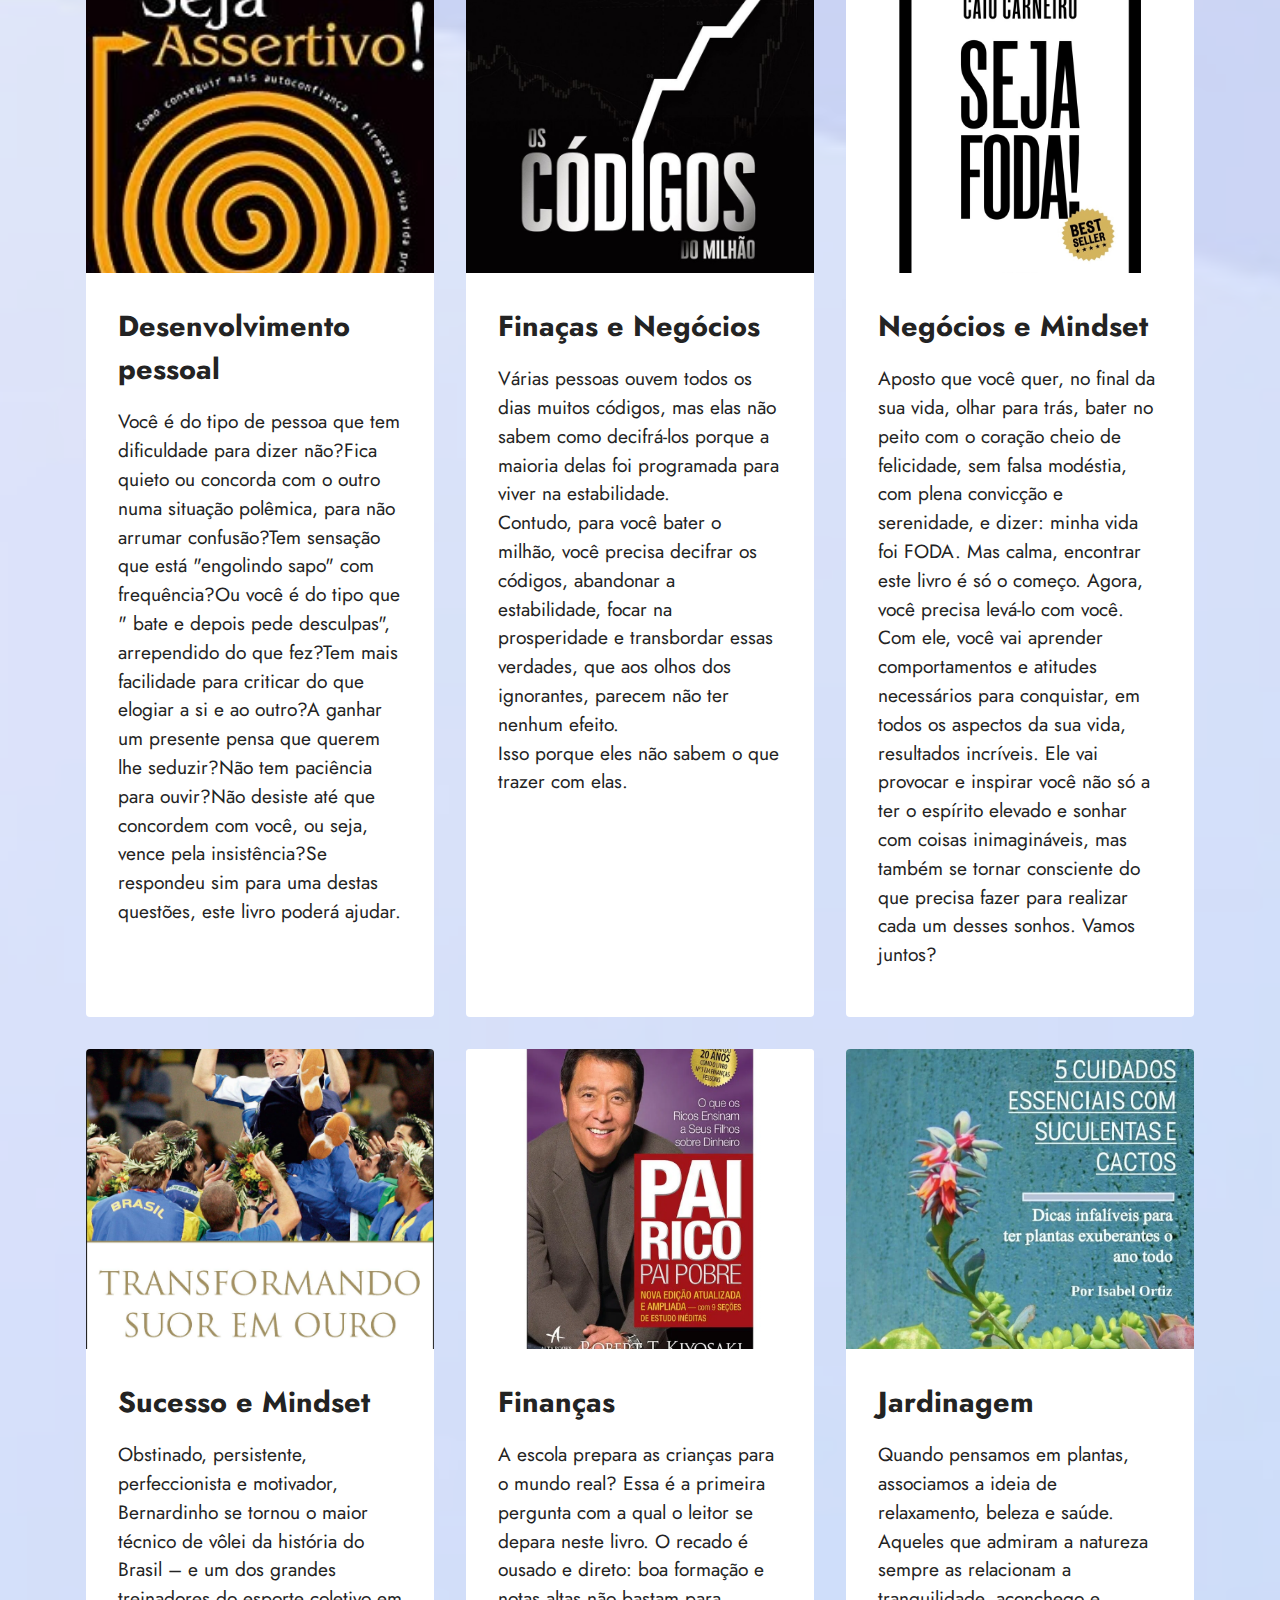
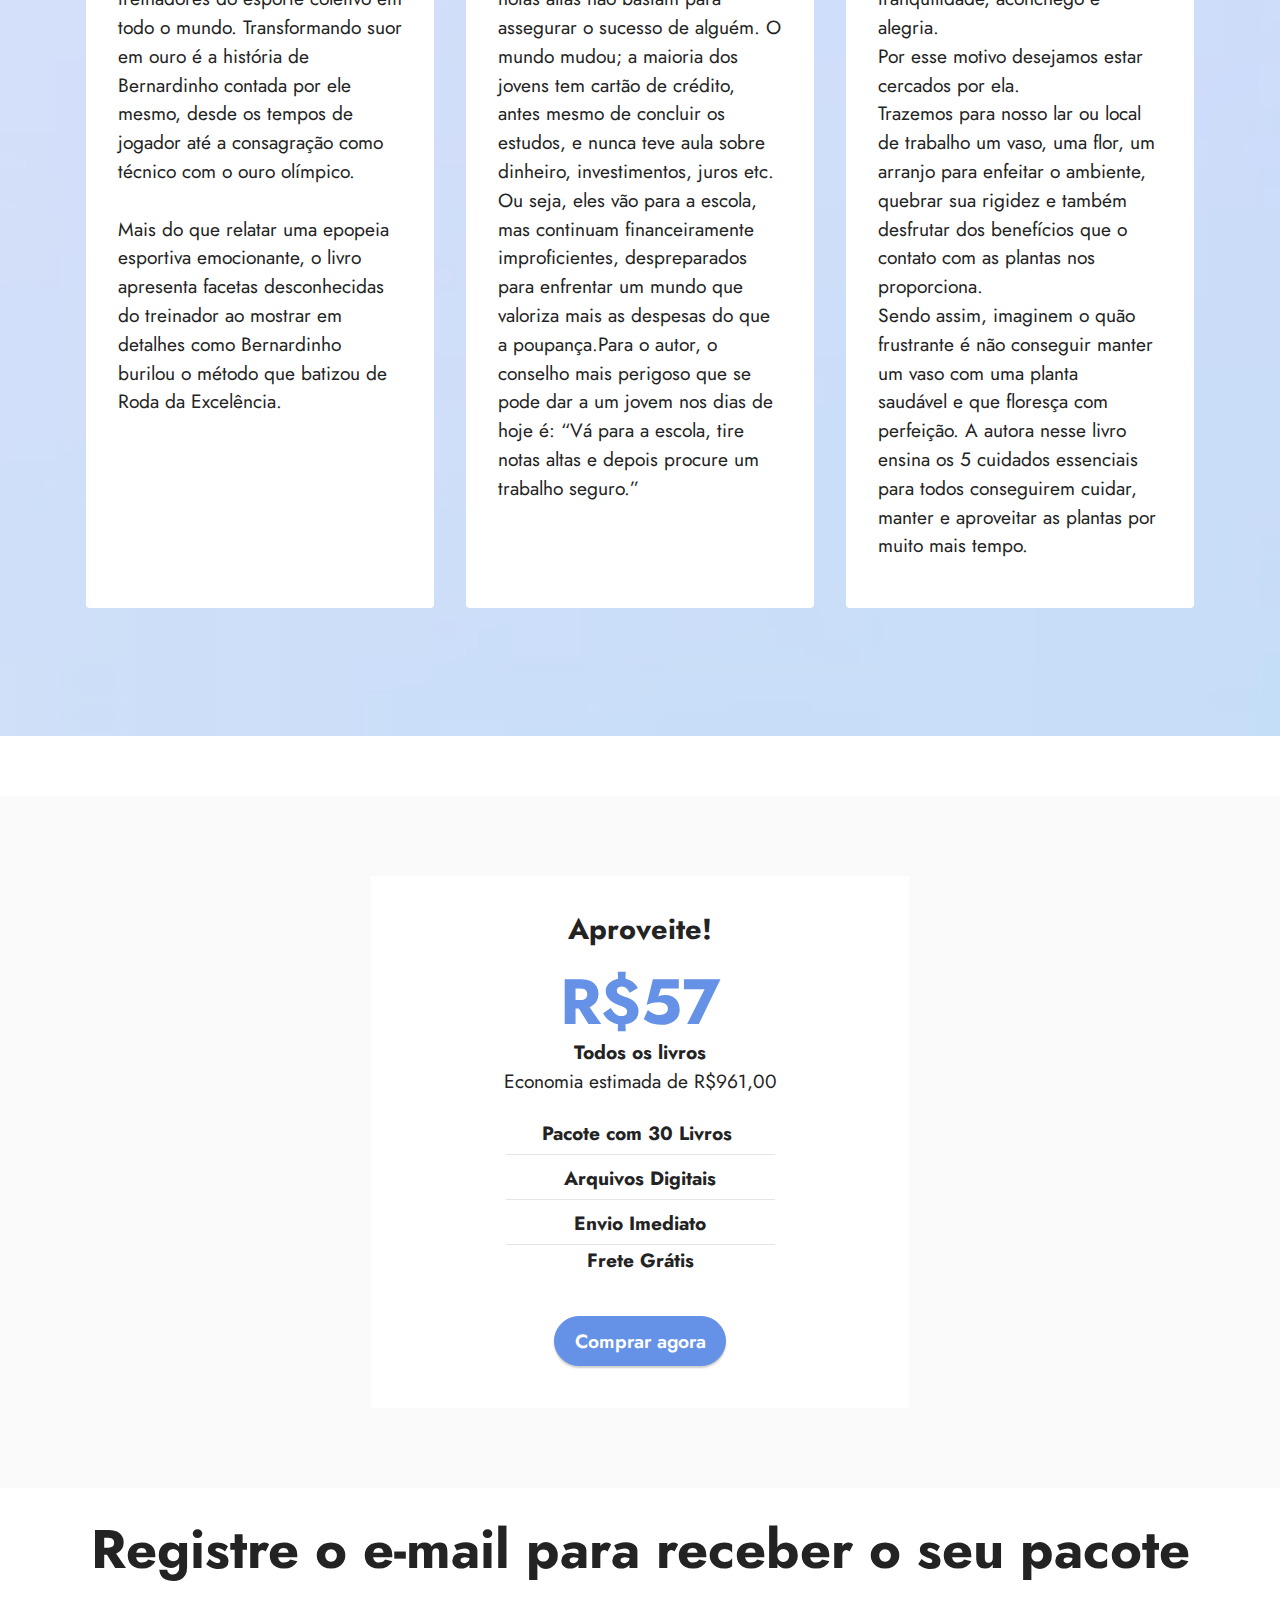
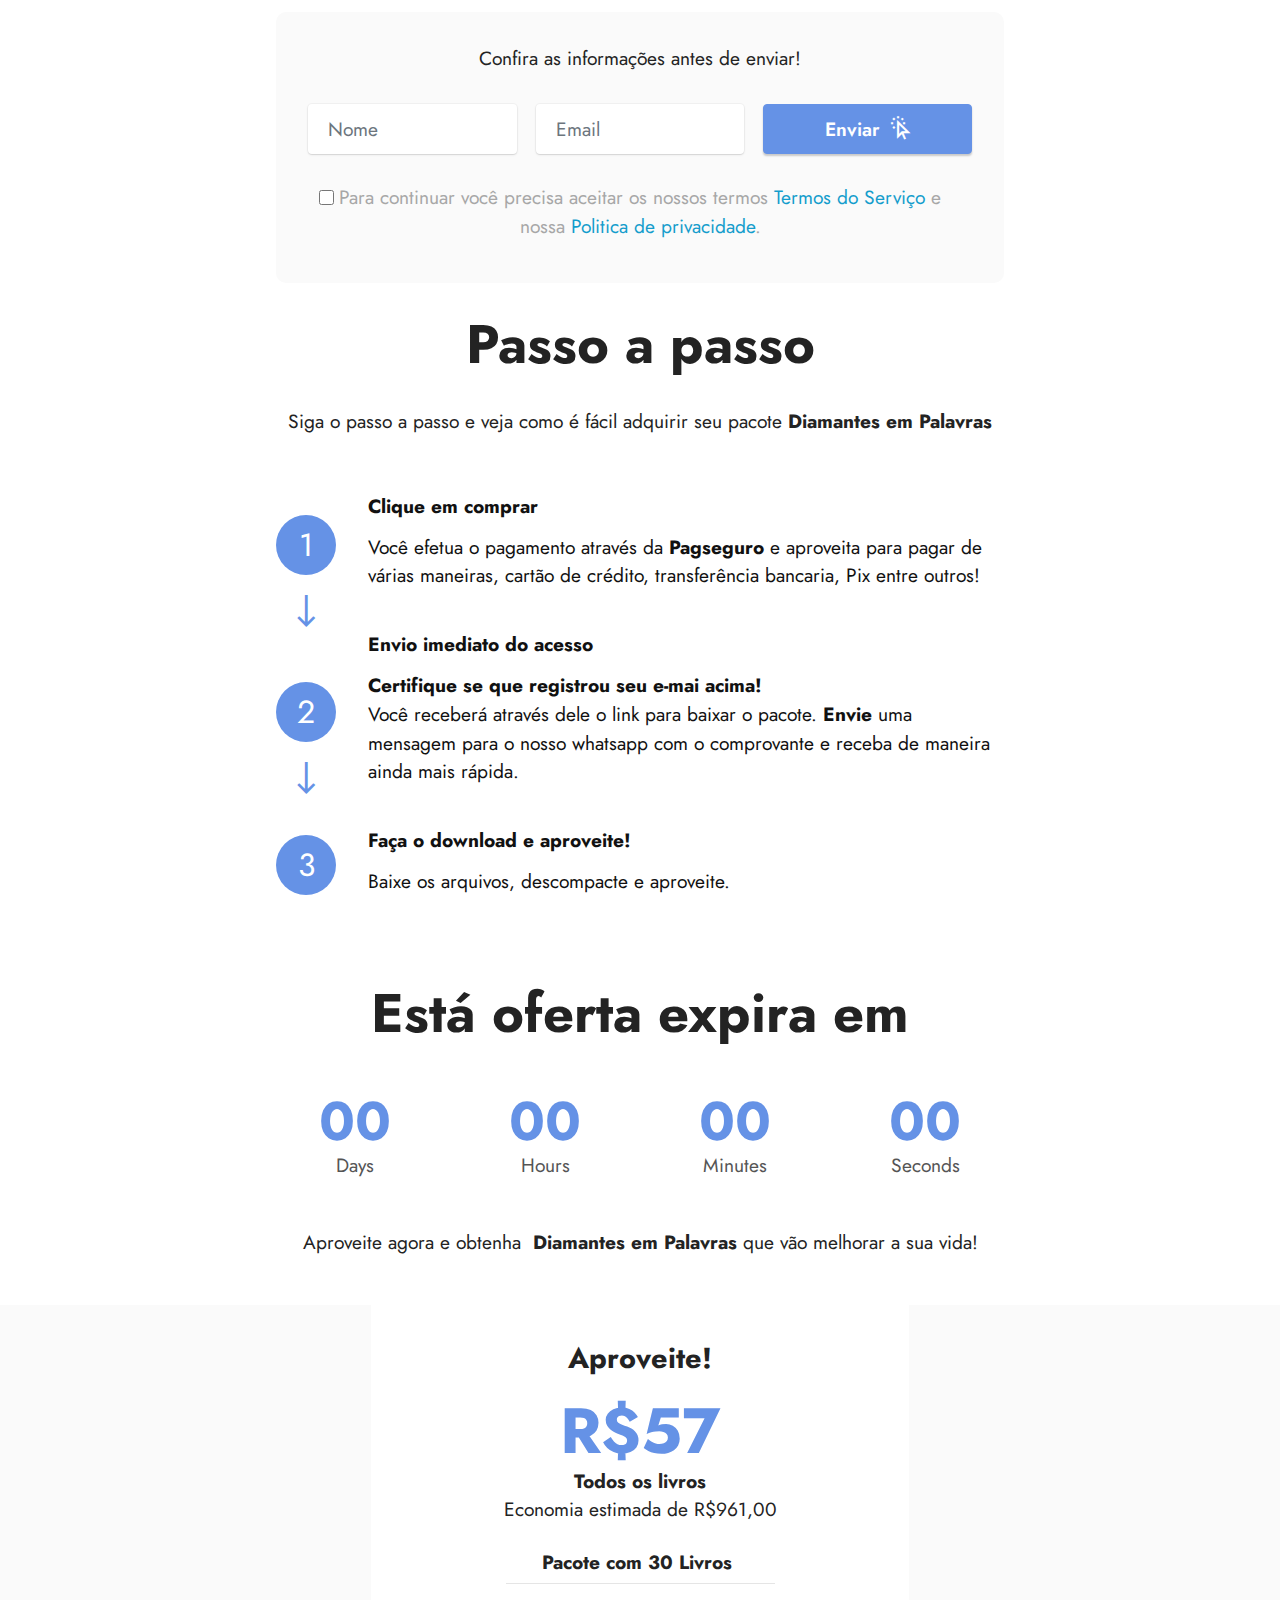
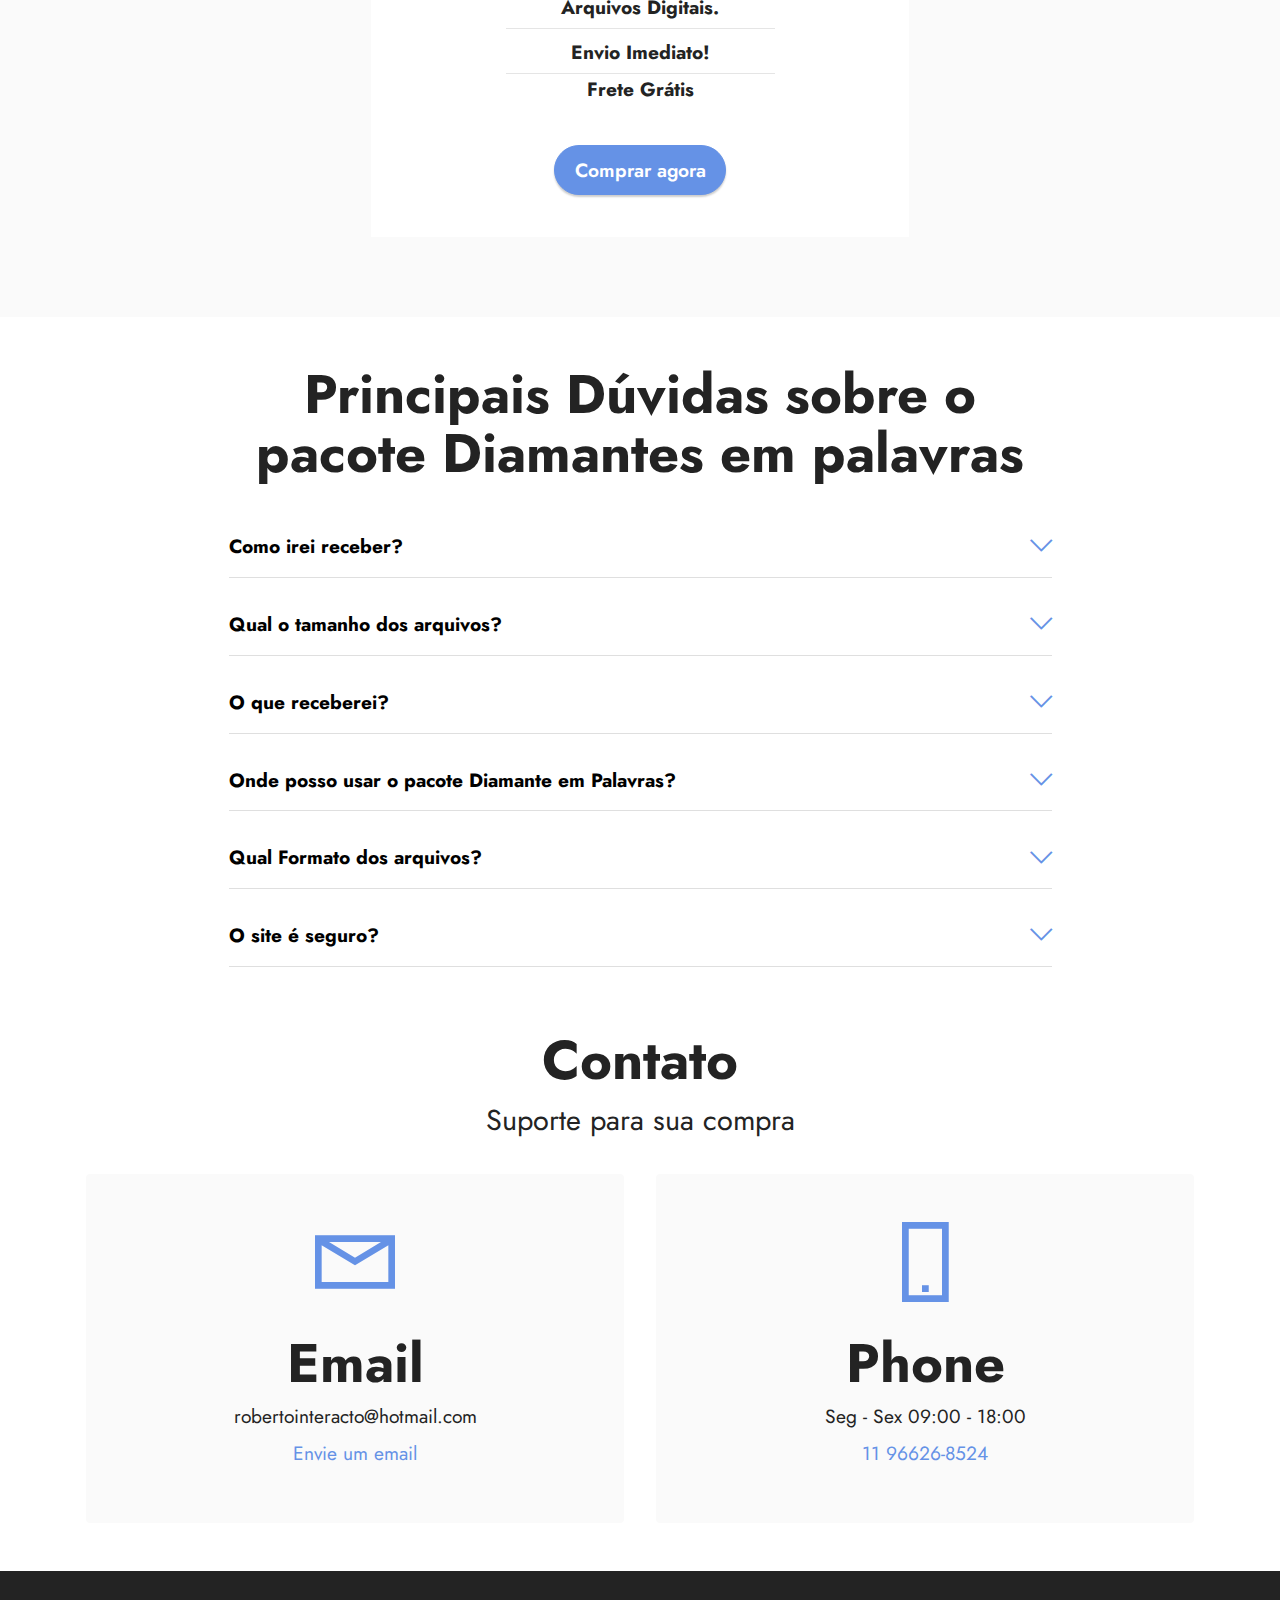
==== commit cf48dc56: "create github pages" ====
--- a/page2.html
+++ b/page2.html
@@ -1,10 +1,10 @@
 <!DOCTYPE html>
 <html  >
 <head>
-  <!-- Site made with Mobirise Website Builder v5.3.0, https://mobirise.com -->
+  <!-- Site made with Mobirise Website Builder v5.3.10, https://mobirise.com -->
   <meta charset="UTF-8">
   <meta http-equiv="X-UA-Compatible" content="IE=edge">
-  <meta name="generator" content="Mobirise v5.3.0, mobirise.com">
+  <meta name="generator" content="Mobirise v5.3.10, mobirise.com">
   <meta name="viewport" content="width=device-width, initial-scale=1, minimum-scale=1">
   <link rel="shortcut icon" href="assets/images/diamantes-em-palavras-logo-sem-fundo-letras-pretas.png" type="image/x-icon">
   <meta name="description" content="R$ 57,00 - Pacote com 30 Livros com vários temas
@@ -27,6 +27,8 @@
   <link rel="stylesheet" href="assets/datepicker/jquery.datetimepicker.min.css">
   <link rel="stylesheet" href="assets/socicon/css/styles.css">
   <link rel="stylesheet" href="assets/theme/css/style.css">
+  <link rel="preload" href="https://fonts.googleapis.com/css?family=Jost:100,200,300,400,500,600,700,800,900,100i,200i,300i,400i,500i,600i,700i,800i,900i&display=swap" as="style" onload="this.onload=null;this.rel='stylesheet'">
+  <noscript><link rel="stylesheet" href="https://fonts.googleapis.com/css?family=Jost:100,200,300,400,500,600,700,800,900,100i,200i,300i,400i,500i,600i,700i,800i,900i&display=swap"></noscript>
   <link rel="preload" as="style" href="assets/mobirise/css/mbr-additional.css"><link rel="stylesheet" href="assets/mobirise/css/mbr-additional.css" type="text/css">
   
   
@@ -35,45 +37,7 @@
 </head>
 <body>
   
-  <section class="menu menu3 cid-sAWauhNKbC" once="menu" id="menu3-t">
-    
-    <nav class="navbar navbar-dropdown navbar-fixed-top navbar-expand-lg">
-        <div class="container">
-            <div class="navbar-brand">
-                <span class="navbar-logo">
-                    <a href="index.html">
-                        <img src="assets/images/diamantes-em-palavras-logo-sem-fundo-letras-pretas.png" alt="livros" style="height: 6.3rem;">
-                    </a>
-                </span>
-                <span class="navbar-caption-wrap"><a class="navbar-caption text-black text-primary display-7" href="#top">Diamantes em Palavras</a></span>
-            </div>
-            <button class="navbar-toggler" type="button" data-toggle="collapse" data-target="#navbarSupportedContent" aria-controls="navbarNavAltMarkup" aria-expanded="false" aria-label="Toggle navigation">
-                <div class="hamburger">
-                    <span></span>
-                    <span></span>
-                    <span></span>
-                    <span></span>
-                </div>
-            </button>
-            <div class="collapse navbar-collapse" id="navbarSupportedContent">
-                
-                <div class="icons-menu">
-                    <a class="iconfont-wrapper" href="https://www.facebook.com/Diamantes-em-palavras-103371318523876" target="_blank">
-                        <span class="p-2 mbr-iconfont socicon-facebook socicon" style="color: rgb(68, 121, 217); fill: rgb(68, 121, 217);"></span>
-                    </a>
-                    <a class="iconfont-wrapper" href="https://www.instagram.com/diamantesempalavras/" target="_blank">
-                        <span class="p-2 mbr-iconfont socicon-instagram socicon" style="color: rgb(228, 63, 63); fill: rgb(228, 63, 63);"></span>
-                    </a>
-                    
-                    
-                </div>
-                <div class="navbar-buttons mbr-section-btn"><a class="btn btn-secondary display-4" href="https://wa.me/005511966268564"><span class="socicon socicon-whatsapp mbr-iconfont mbr-iconfont-btn"></span>Whatsapp</a></div>
-            </div>
-        </div>
-    </nav>
-</section>
-
-<section class="pricing2 cid-sAWaulA4Mg" id="pricing2-y">
+  <section class="pricing2 cid-sAWaulA4Mg" id="pricing2-y">
     
 
     
@@ -518,6 +482,44 @@
     </div>
 </section>
 
+<section class="menu menu3 cid-sAWauhNKbC" once="menu" id="menu3-t">
+    
+    <nav class="navbar navbar-dropdown navbar-fixed-top navbar-expand-lg">
+        <div class="container">
+            <div class="navbar-brand">
+                <span class="navbar-logo">
+                    <a href="index.html">
+                        <img src="assets/images/diamantes-em-palavras-logo-sem-fundo-letras-pretas.png" alt="livros" style="height: 6.3rem;">
+                    </a>
+                </span>
+                <span class="navbar-caption-wrap"><a class="navbar-caption text-black text-primary display-7" href="#top">Diamantes em Palavras</a></span>
+            </div>
+            <button class="navbar-toggler" type="button" data-toggle="collapse" data-target="#navbarSupportedContent" aria-controls="navbarNavAltMarkup" aria-expanded="false" aria-label="Toggle navigation">
+                <div class="hamburger">
+                    <span></span>
+                    <span></span>
+                    <span></span>
+                    <span></span>
+                </div>
+            </button>
+            <div class="collapse navbar-collapse" id="navbarSupportedContent">
+                
+                <div class="icons-menu">
+                    <a class="iconfont-wrapper" href="https://www.facebook.com/Diamantes-em-palavras-103371318523876" target="_blank">
+                        <span class="p-2 mbr-iconfont socicon-facebook socicon" style="color: rgb(68, 121, 217); fill: rgb(68, 121, 217);"></span>
+                    </a>
+                    <a class="iconfont-wrapper" href="https://www.instagram.com/diamantesempalavras/" target="_blank">
+                        <span class="p-2 mbr-iconfont socicon-instagram socicon" style="color: rgb(228, 63, 63); fill: rgb(228, 63, 63);"></span>
+                    </a>
+                    
+                    
+                </div>
+                <div class="navbar-buttons mbr-section-btn"><a class="btn btn-secondary display-4" href="https://wa.me/005511966268564"><span class="socicon socicon-whatsapp mbr-iconfont mbr-iconfont-btn"></span>Whatsapp</a></div>
+            </div>
+        </div>
+    </nav>
+</section>
+
 <section class="pricing2 cid-sAWauiTZ1j" id="pricing2-w">
     
 
@@ -561,7 +563,7 @@
         </div>
         <div class="row justify-content-center mt-4">
             <div class="col-lg-8 mx-auto mbr-form" data-form-type="formoid">
-                <form action="https://mobirise.eu/" method="POST" class="mbr-form form-with-styler mx-auto" data-form-title="Form Name"><input type="hidden" name="email" data-form-email="true" value="YH42xGrfNK99Rqdt1cAbG/OAXU0LCCb82ZbCws8Dap2qW4M7wX7r8NFdsteEiJOhMZi8mvX7ARieQtnonYKwzX1S8vG/uMetBcIXlnMIFGxs6Y5oWo9qVRadybeCgZxT">
+                <form action="https://mobirise.eu/" method="POST" class="mbr-form form-with-styler mx-auto" data-form-title="Form Name"><input type="hidden" name="email" data-form-email="true" value="rgb7ehN2ukyv9009sZaR61YZBmWEN0DsHbKHgfYmFYB10kzqkaT83wiHypuqL3SSXqJOBrc10GkN1HkLLOxp9FvzmU7rUf/7B/Elon0Xy0nU58CPQfNMu/crYSwd70Wu">
                     <div class="row">
                         <div hidden="hidden" data-form-alert="" class="alert alert-success col-12">Obrigado pela sua compra, em breve receberá seu pacote Diamantes em Palavras no email registrado!</div>
                         <div hidden="hidden" data-form-alert-danger="" class="alert alert-danger col-12">Oops...! some problem!</div>
@@ -723,13 +725,13 @@
                     <div id="bootstrap-toggle" class="toggle-panel accordionStyles tab-content">
                         <div class="card mb-3">
                             <div class="card-header" role="tab" id="headingOne">
-                                <a role="button" class="collapsed panel-title text-black" data-toggle="collapse" data-core="" href="#collapse1_27" aria-expanded="false" aria-controls="collapse1">
+                                <a role="button" class="collapsed panel-title text-black" data-toggle="collapse" data-core="" href="#collapse1_8" aria-expanded="false" aria-controls="collapse1">
                                     <h6 class="panel-title-edit mbr-fonts-style mb-0 display-7"><strong>Como irei receber?</strong>
                                 </h6>
                                     <span class="sign mbr-iconfont mbri-arrow-down"></span>
                                 </a>
                             </div>
-                            <div id="collapse1_27" class="panel-collapse noScroll collapse" role="tabpanel" aria-labelledby="headingOne">
+                            <div id="collapse1_8" class="panel-collapse noScroll collapse" role="tabpanel" aria-labelledby="headingOne">
                                 <div class="panel-body">
                                     <p class="mbr-fonts-style panel-text display-7">Enviamos todos os arquivos via download, pelo Google Drive, Você irá receber o acesso em seu email para baixar.</p>
                                 </div>
@@ -737,14 +739,14 @@
                         </div>
                         <div class="card mb-3">
                             <div class="card-header" role="tab" id="headingTwo">
-                                <a role="button" class="collapsed panel-title text-black" data-toggle="collapse" data-core="" href="#collapse2_27" aria-expanded="false" aria-controls="collapse2">
+                                <a role="button" class="collapsed panel-title text-black" data-toggle="collapse" data-core="" href="#collapse2_8" aria-expanded="false" aria-controls="collapse2">
                                     <h6 class="panel-title-edit mbr-fonts-style mb-0 display-7"><strong>Qual o tamanho dos arquivos?</strong>
                                 </h6>
                                     <span class="sign mbr-iconfont mbri-arrow-down"></span>
                                 </a>
 
                             </div>
-                            <div id="collapse2_27" class="panel-collapse noScroll collapse" role="tabpanel" aria-labelledby="headingTwo">
+                            <div id="collapse2_8" class="panel-collapse noScroll collapse" role="tabpanel" aria-labelledby="headingTwo">
                                 <div class="panel-body">
                                     <p class="mbr-fonts-style panel-text display-7">Os aquivos são leves por volta de 200MB, baixa rapidinho em celulares, tablets, computadores</p>
                                 </div>
@@ -752,13 +754,13 @@
                         </div>
                         <div class="card mb-3">
                             <div class="card-header" role="tab" id="headingThree">
-                                <a role="button" class="collapsed panel-title text-black" data-toggle="collapse" data-core="" href="#collapse3_27" aria-expanded="false" aria-controls="collapse3">
+                                <a role="button" class="collapsed panel-title text-black" data-toggle="collapse" data-core="" href="#collapse3_8" aria-expanded="false" aria-controls="collapse3">
                                     <h6 class="panel-title-edit mbr-fonts-style mb-0 display-7"><strong>O que receberei?</strong>
                                 </h6>
                                     <span class="sign mbr-iconfont mbri-arrow-down"></span>
                                 </a>
                             </div>
-                            <div id="collapse3_27" class="panel-collapse noScroll collapse" role="tabpanel" aria-labelledby="headingThree">
+                            <div id="collapse3_8" class="panel-collapse noScroll collapse" role="tabpanel" aria-labelledby="headingThree">
                                 <div class="panel-body">
                                     <p class="mbr-fonts-style panel-text display-7">30 Livros de diversos temas conforme descrito acima em arquivo compactado ( é necessário descompactar os arquivos, você pode utilizar qualquer descompactador como por ex: WinRar )</p>
                                 </div>
@@ -766,13 +768,13 @@
                         </div>
                         <div class="card mb-3">
                             <div class="card-header" role="tab" id="headingThree">
-                                <a role="button" class="collapsed panel-title text-black" data-toggle="collapse" data-core="" href="#collapse4_27" aria-expanded="false" aria-controls="collapse4">
+                                <a role="button" class="collapsed panel-title text-black" data-toggle="collapse" data-core="" href="#collapse4_8" aria-expanded="false" aria-controls="collapse4">
                                     <h6 class="panel-title-edit mbr-fonts-style mb-0 display-7"><strong>Onde posso usar o pacote Diamante em Palavras?</strong>
                                 </h6>
                                     <span class="sign mbr-iconfont mbri-arrow-down"></span>
                                 </a>
                             </div>
-                            <div id="collapse4_27" class="panel-collapse noScroll collapse" role="tabpanel" aria-labelledby="headingThree">
+                            <div id="collapse4_8" class="panel-collapse noScroll collapse" role="tabpanel" aria-labelledby="headingThree">
                                 <div class="panel-body">
                                     <p class="mbr-fonts-style panel-text display-7">
                                        Em celulares, tablets, computadores, notebooks ou qualquer aparelho que leia o formato PDF.</p>
@@ -781,12 +783,12 @@
                         </div>
                         <div class="card mb-3">
                             <div class="card-header" role="tab" id="headingThree">
-                                <a role="button" class="collapsed panel-title text-black" data-toggle="collapse" data-core="" href="#collapse5_27" aria-expanded="false" aria-controls="collapse5">
+                                <a role="button" class="collapsed panel-title text-black" data-toggle="collapse" data-core="" href="#collapse5_8" aria-expanded="false" aria-controls="collapse5">
                                    <h6 class="panel-title-edit mbr-fonts-style mb-0 display-7"><strong>Qual Formato dos arquivos?</strong></h6>
                                         <span class="mbr-iconfont mobi-mbri-arrow-down mobi-mbri"></span>
                                 </a>
                             </div>
-                            <div id="collapse5_27" class="panel-collapse noScroll collapse" role="tabpanel" aria-labelledby="headingThree">
+                            <div id="collapse5_8" class="panel-collapse noScroll collapse" role="tabpanel" aria-labelledby="headingThree">
                                 <div class="panel-body">
                                     <p class="mbr-fonts-style panel-text display-7">
                                        Os arquivos vão em PDF o formato de arquivo mais utilizado do mundo, super fácil e rápido.</p>
@@ -795,12 +797,12 @@
                         </div>
                         <div class="card mb-3">
                             <div class="card-header" role="tab" id="headingThree">
-                                <a role="button" class="collapsed panel-title text-black" data-toggle="collapse" data-core="" href="#collapse6_27" aria-expanded="false" aria-controls="collapse6">
+                                <a role="button" class="collapsed panel-title text-black" data-toggle="collapse" data-core="" href="#collapse6_8" aria-expanded="false" aria-controls="collapse6">
                                     <h6 class="panel-title-edit mbr-fonts-style mb-0 display-7"><strong>O site é seguro?</strong></h6>
                                     <span class="mbr-iconfont mobi-mbri-arrow-down mobi-mbri"></span>
                                 </a>
                             </div>
-                            <div id="collapse6_27" class="panel-collapse noScroll collapse" role="tabpanel" aria-labelledby="headingThree">
+                            <div id="collapse6_8" class="panel-collapse noScroll collapse" role="tabpanel" aria-labelledby="headingThree">
                                 <div class="panel-body">
                                     <p class="mbr-fonts-style panel-text display-7">
                                        Sim, 100% seguro. Utilizamos a plataforma Pagseguro para processar nossos pagamentos e ela utiliza os processos e ferramentas de segurança mais avançados do mundo.</p>
@@ -870,7 +872,7 @@
             </div>
         </div>
     </div>
-</section><section style="background-color: #fff; font-family: -apple-system, BlinkMacSystemFont, 'Segoe UI', 'Roboto', 'Helvetica Neue', Arial, sans-serif; color:#aaa; font-size:12px; padding: 0; align-items: center; display: flex;"><a href="https://mobirise.site/y" style="flex: 1 1; height: 3rem; padding-left: 1rem;"></a><p style="flex: 0 0 auto; margin:0; padding-right:1rem;">Designed with <a href="https://mobirise.site/a" style="color:#aaa;">Mobirise</a></p></section><script src="assets/web/assets/jquery/jquery.min.js"></script>  <script src="assets/popper/popper.min.js"></script>  <script src="assets/tether/tether.min.js"></script>  <script src="assets/bootstrap/js/bootstrap.min.js"></script>  <script src="assets/web/assets/cookies-alert-plugin/cookies-alert-core.js"></script>  <script src="assets/web/assets/cookies-alert-plugin/cookies-alert-script.js"></script>  <script src="assets/smoothscroll/smooth-scroll.js"></script>  <script src="assets/dropdown/js/nav-dropdown.js"></script>  <script src="assets/dropdown/js/navbar-dropdown.js"></script>  <script src="assets/touchswipe/jquery.touch-swipe.min.js"></script>  <script src="assets/formstyler/jquery.formstyler.js"></script>  <script src="assets/formstyler/jquery.formstyler.min.js"></script>  <script src="assets/datepicker/jquery.datetimepicker.full.js"></script>  <script src="assets/countdown/jquery.countdown.min.js"></script>  <script src="assets/mbr-switch-arrow/mbr-switch-arrow.js"></script>  <script src="assets/theme/js/script.js"></script>  <script src="assets/formoid/formoid.min.js"></script>  
+</section><section style="background-color: #fff; font-family: -apple-system, BlinkMacSystemFont, 'Segoe UI', 'Roboto', 'Helvetica Neue', Arial, sans-serif; color:#aaa; font-size:12px; padding: 0; align-items: center; display: flex;"><a href="https://mobirise.site/a" style="flex: 1 1; height: 3rem; padding-left: 1rem;"></a><p style="flex: 0 0 auto; margin:0; padding-right:1rem;">Created with Mobirise - <a href="https://mobirise.site/k" style="color:#aaa;">Get more</a></p></section><script src="assets/web/assets/jquery/jquery.min.js"></script>  <script src="assets/popper/popper.min.js"></script>  <script src="assets/tether/tether.min.js"></script>  <script src="assets/bootstrap/js/bootstrap.min.js"></script>  <script src="assets/web/assets/cookies-alert-plugin/cookies-alert-core.js"></script>  <script src="assets/web/assets/cookies-alert-plugin/cookies-alert-script.js"></script>  <script src="assets/smoothscroll/smooth-scroll.js"></script>  <script src="assets/dropdown/js/nav-dropdown.js"></script>  <script src="assets/dropdown/js/navbar-dropdown.js"></script>  <script src="assets/touchswipe/jquery.touch-swipe.min.js"></script>  <script src="assets/formstyler/jquery.formstyler.js"></script>  <script src="assets/formstyler/jquery.formstyler.min.js"></script>  <script src="assets/datepicker/jquery.datetimepicker.full.js"></script>  <script src="assets/countdown/jquery.countdown.min.js"></script>  <script src="assets/mbr-switch-arrow/mbr-switch-arrow.js"></script>  <script src="assets/theme/js/script.js"></script>  <script src="assets/formoid/formoid.min.js"></script>  
   
   
 <input name="cookieData" type="hidden" data-cookie-customDialogSelector='null' data-cookie-colorText='#424a4d' data-cookie-colorBg='rgba(234, 239, 241, 0.99)' data-cookie-textButton='Aceito' data-cookie-colorButton='' data-cookie-colorLink='#424a4d' data-cookie-underlineLink='true' data-cookie-text="Nós usamos cookies para dar a você uma melhor experiência. Leia nossa <a href='privacy.html'>politica de cookies</a>.">
--- a/assets/mobirise/css/mbr-additional.css
+++ b/assets/mobirise/css/mbr-additional.css
@@ -1,9 +1,3 @@
-@import url(https://fonts.googleapis.com/css?family=Jost:100,200,300,400,500,600,700,800,900,100i,200i,300i,400i,500i,600i,700i,800i,900i&display=swap);
-
-
-
-
-
 body {
   font-family: Jost;
 }
--- a/assets/mobirise/css/mbr-additional.css
+++ b/assets/mobirise/css/mbr-additional.css
@@ -1,9 +1,3 @@
-@import url(https://fonts.googleapis.com/css?family=Jost:100,200,300,400,500,600,700,800,900,100i,200i,300i,400i,500i,600i,700i,800i,900i&display=swap);
-
-
-
-
-
 body {
   font-family: Jost;
 }
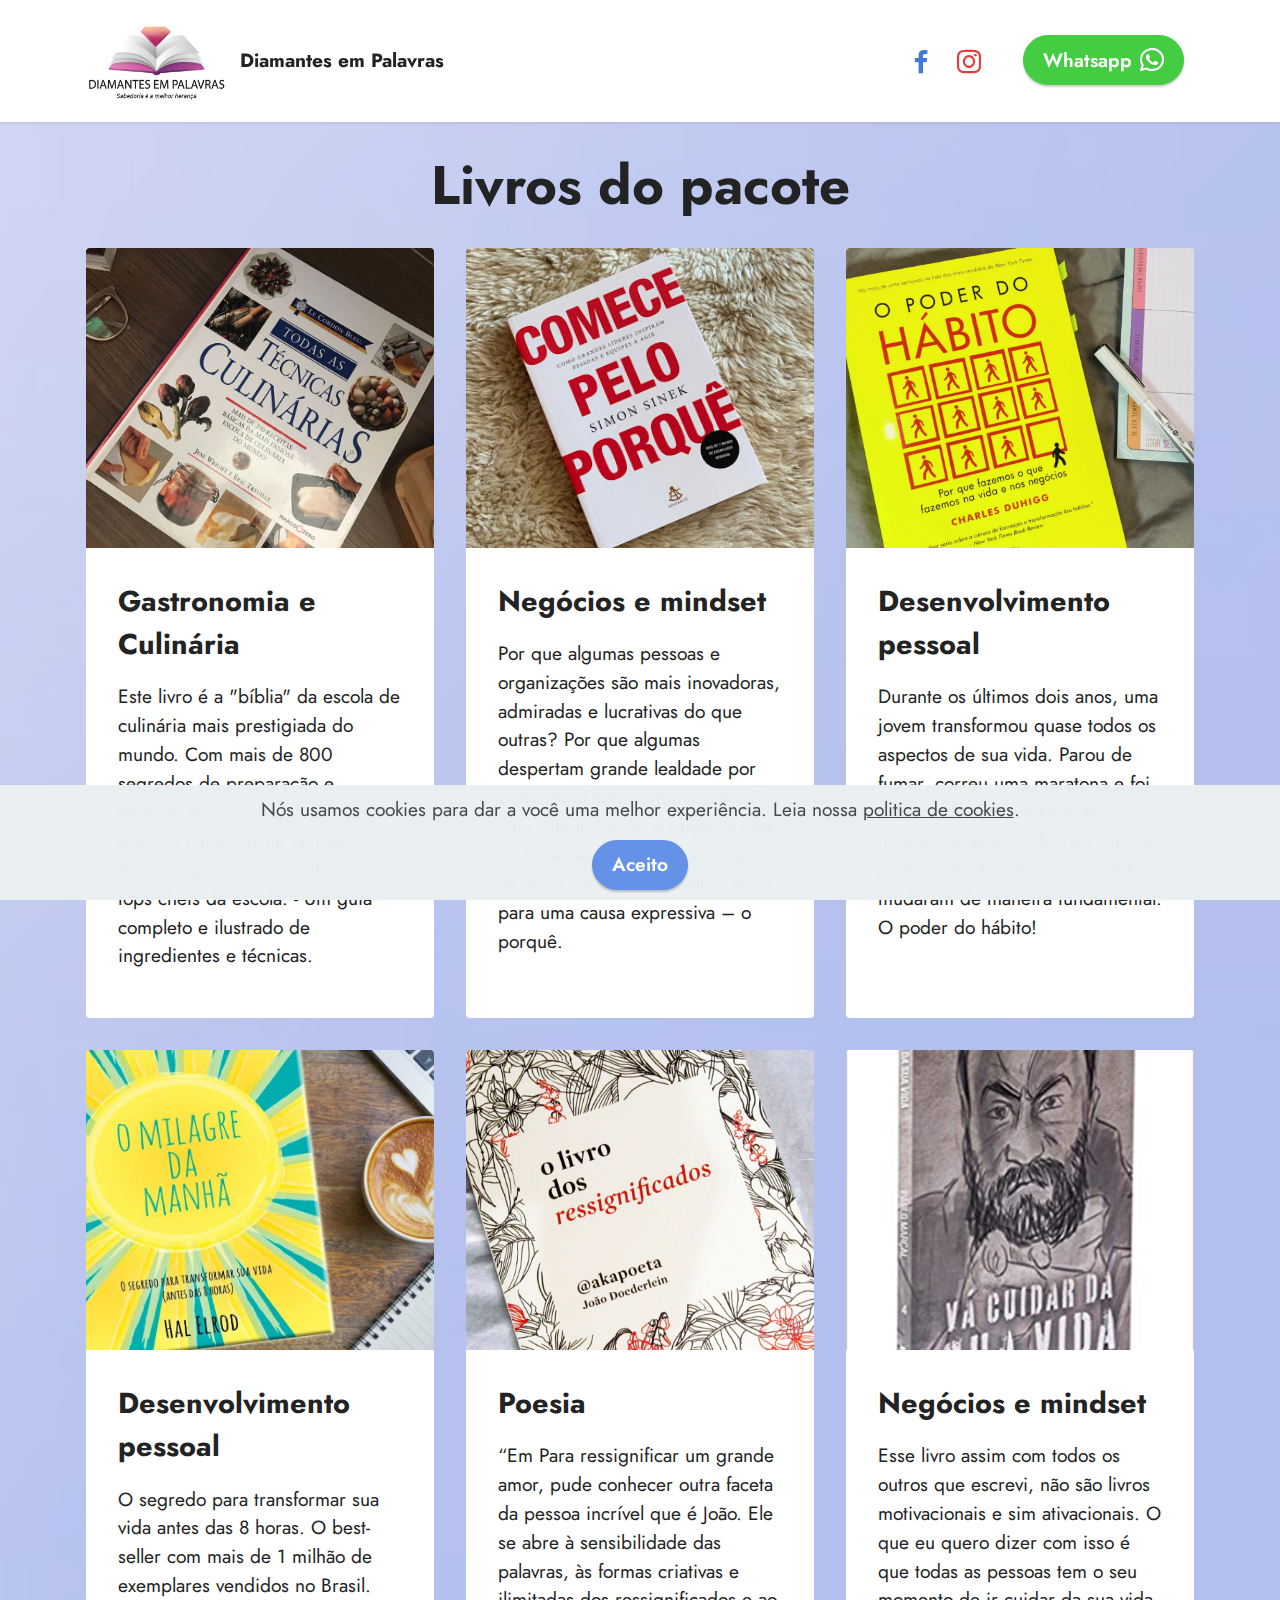
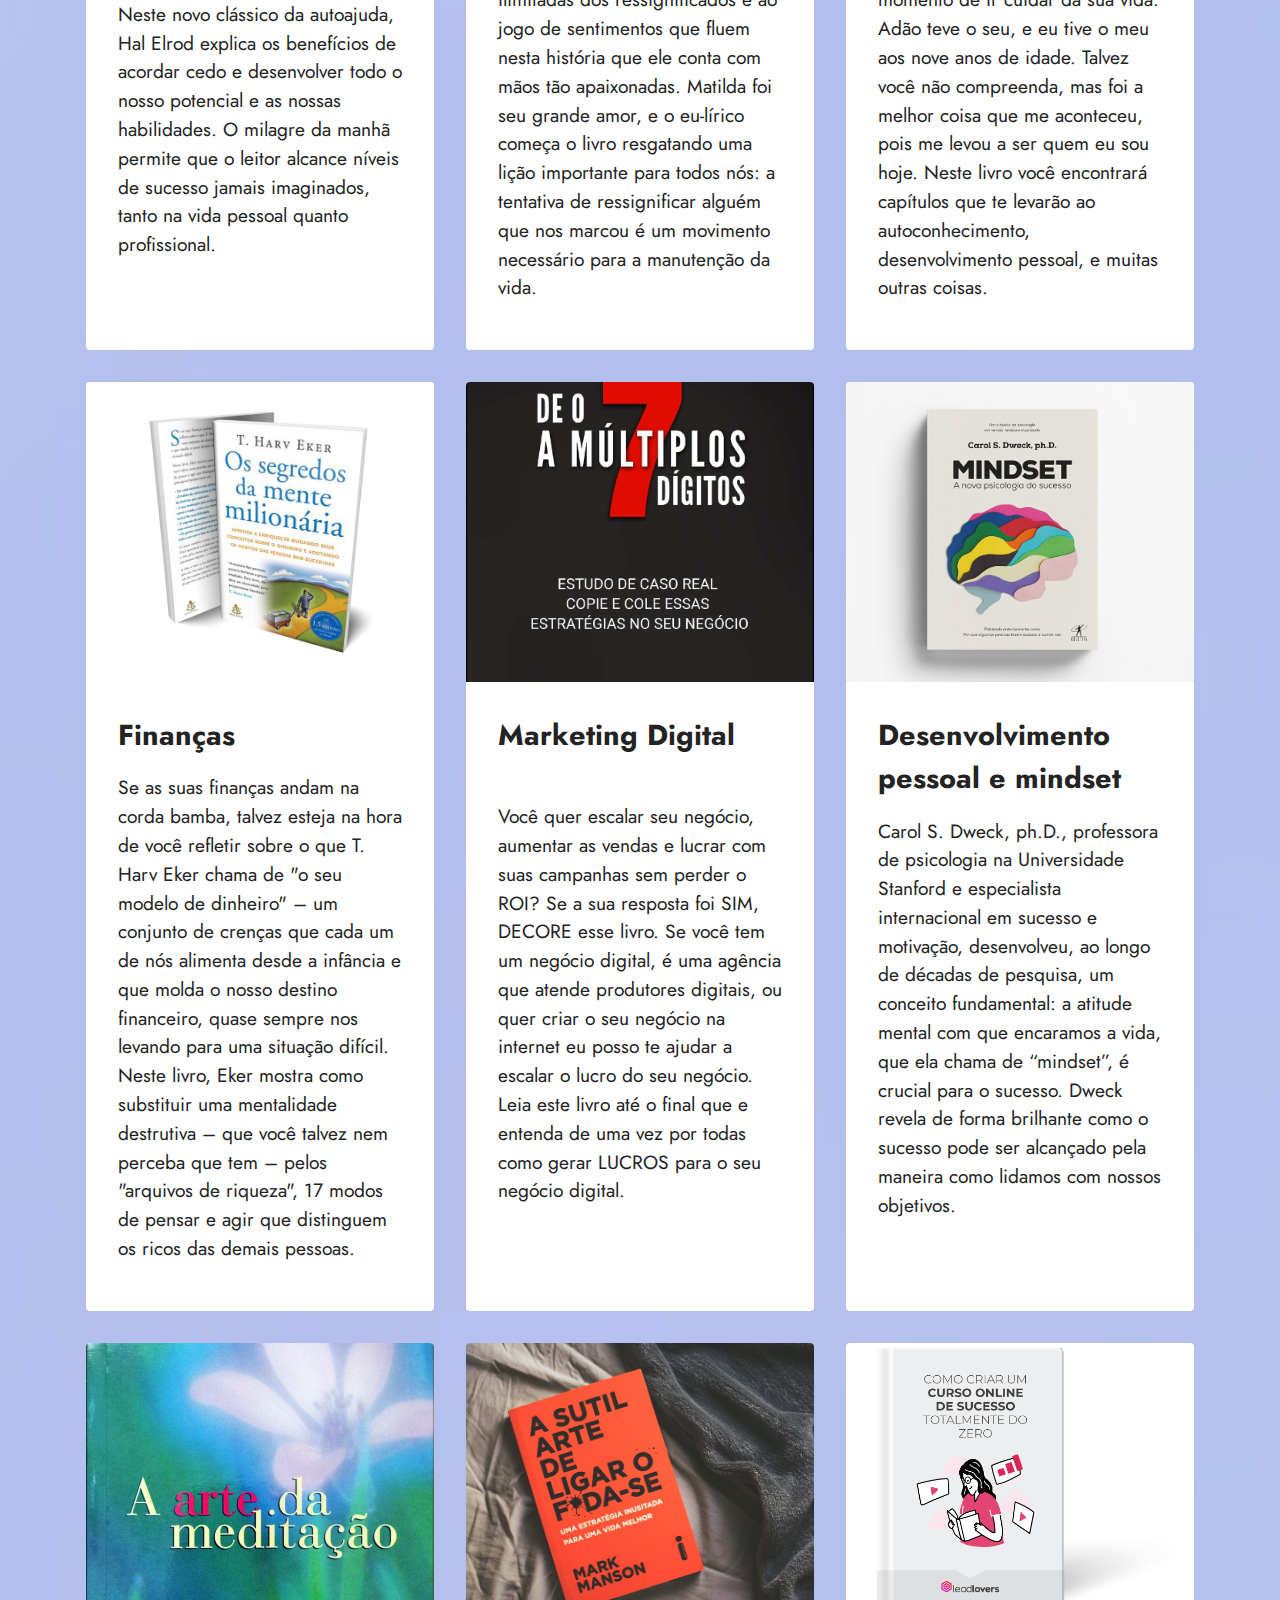
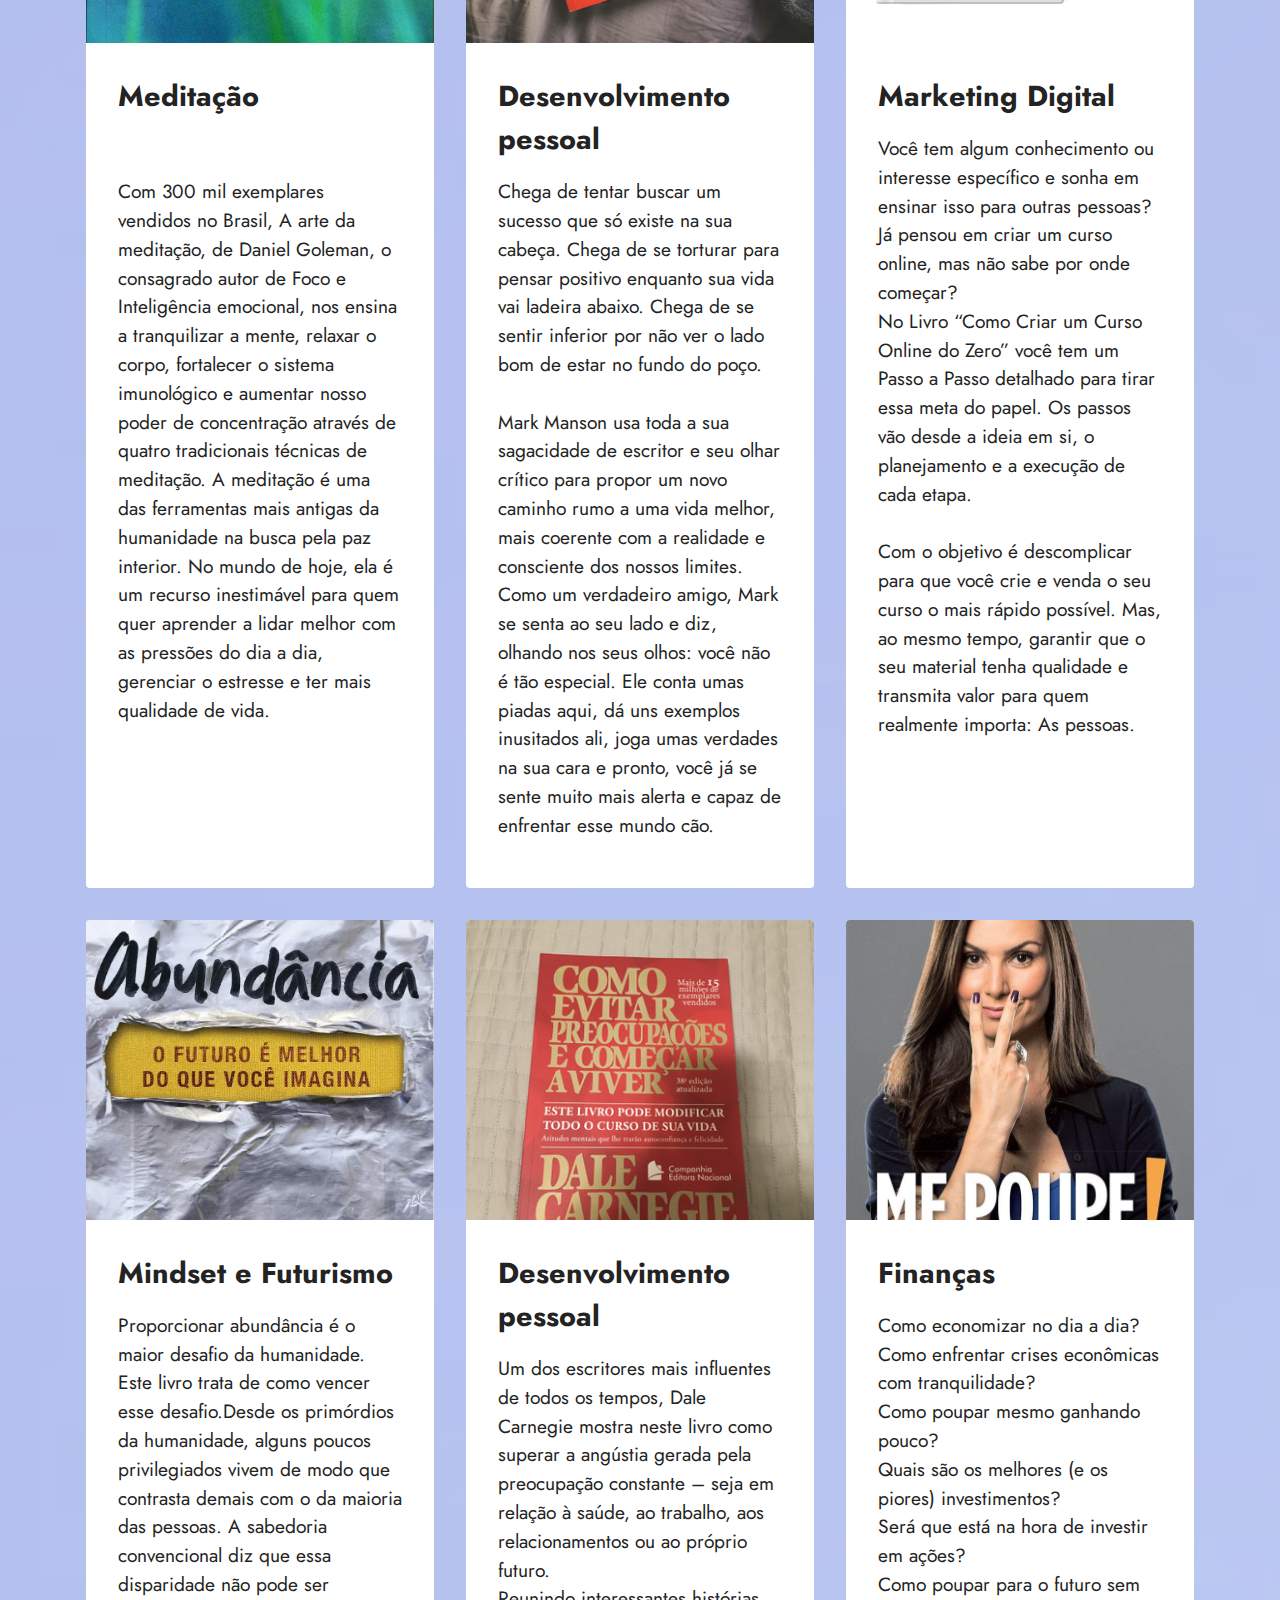
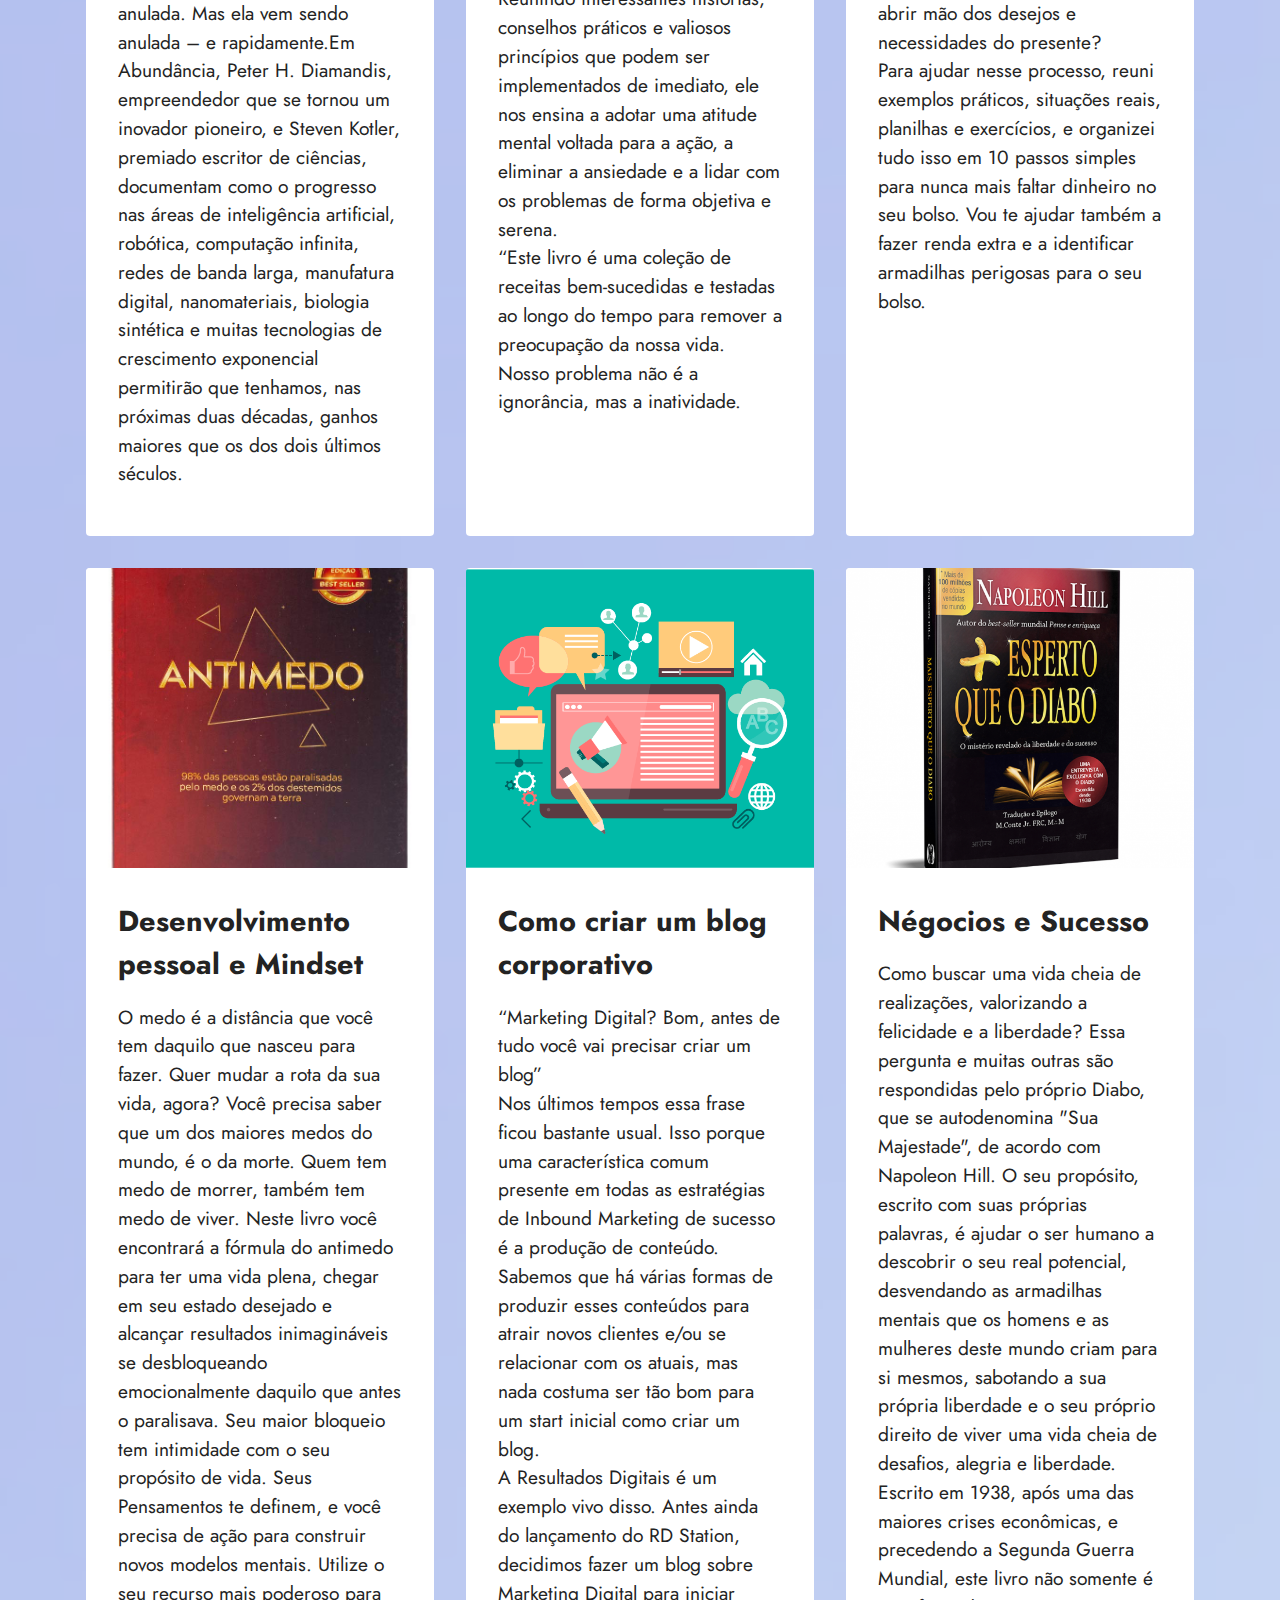
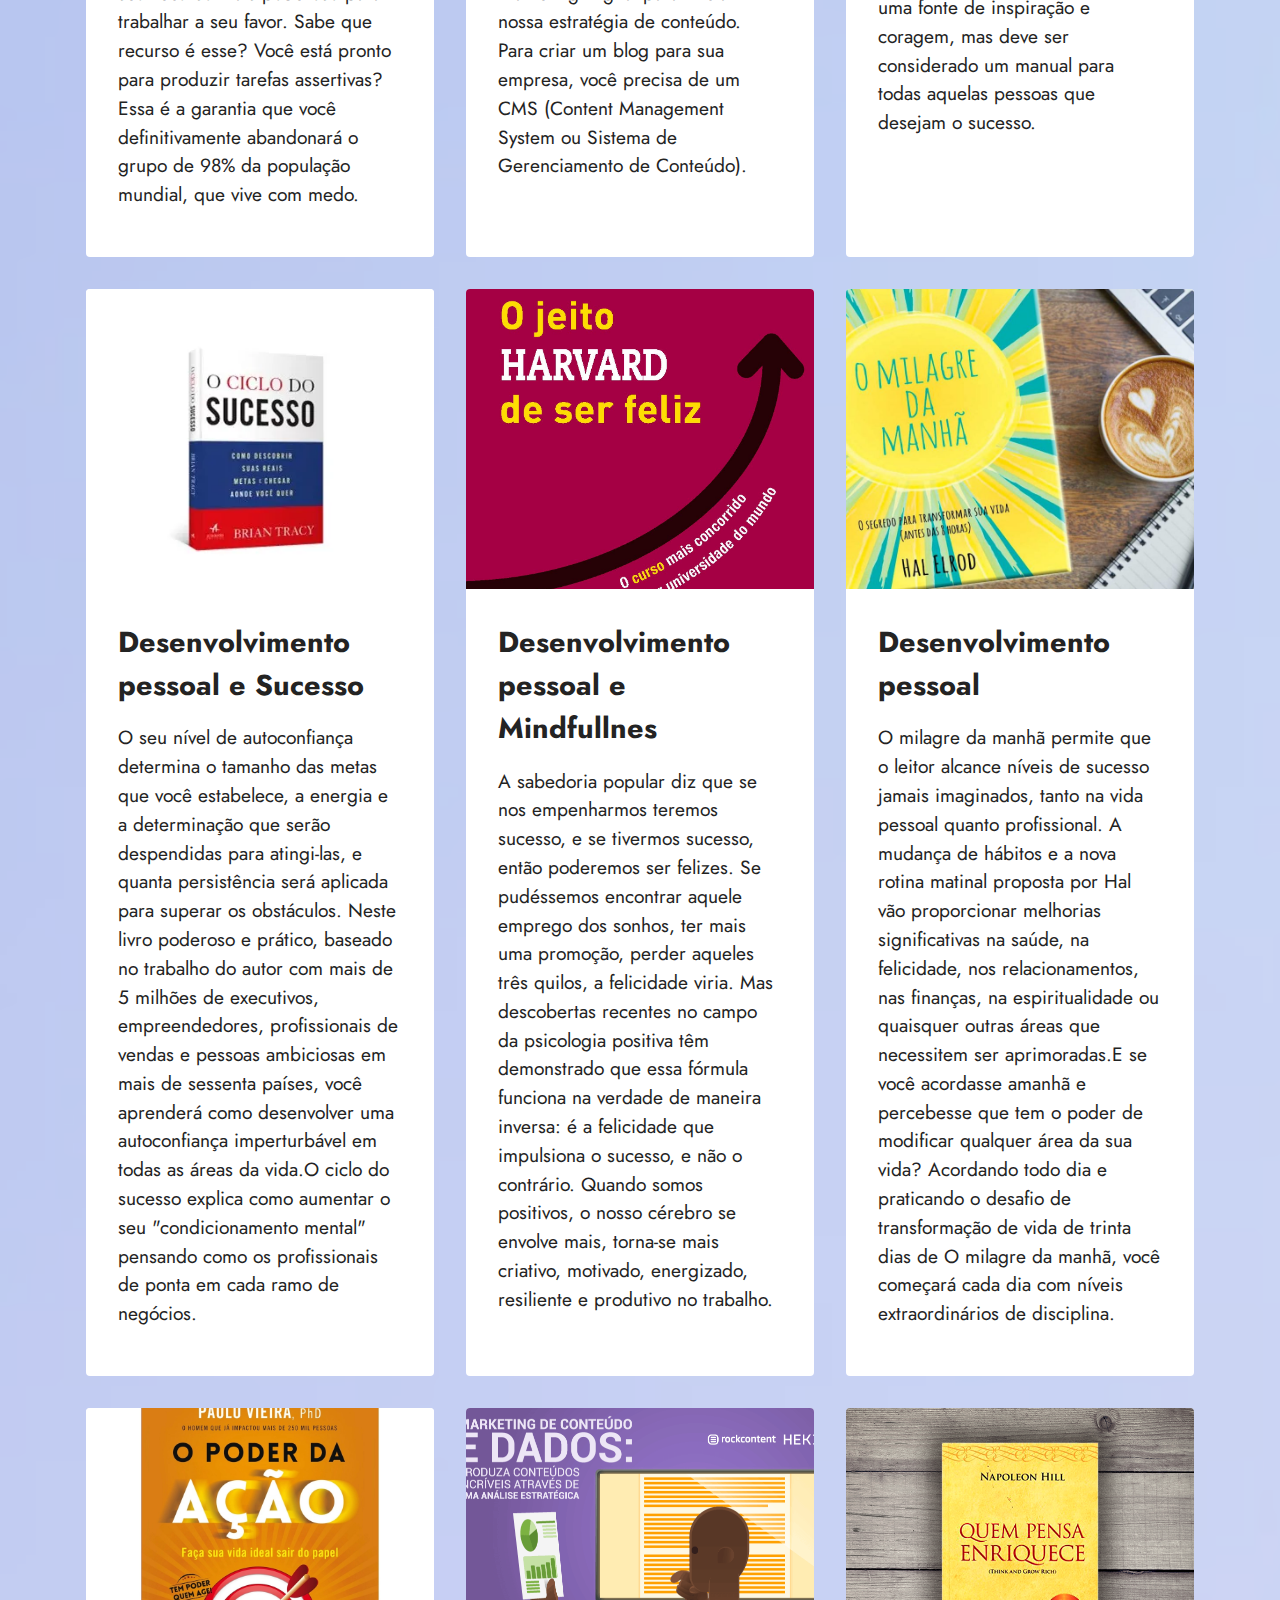
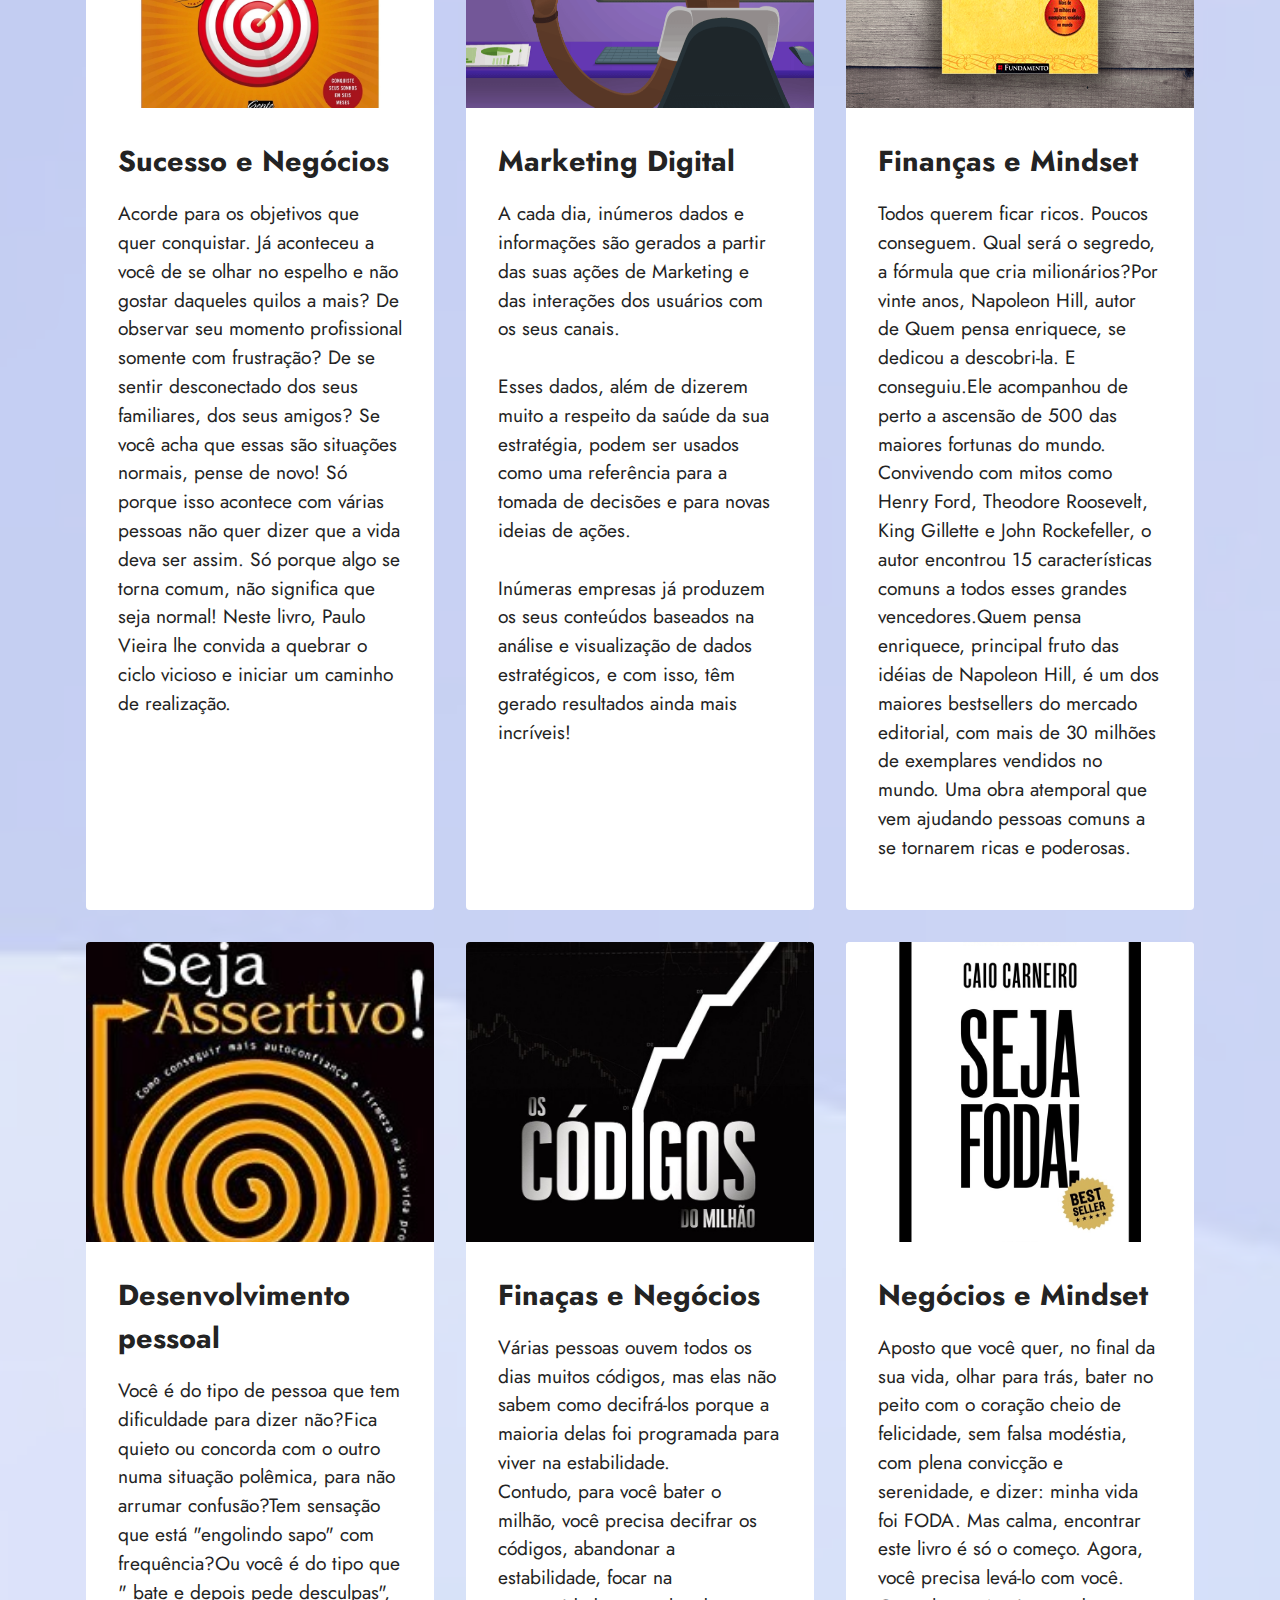
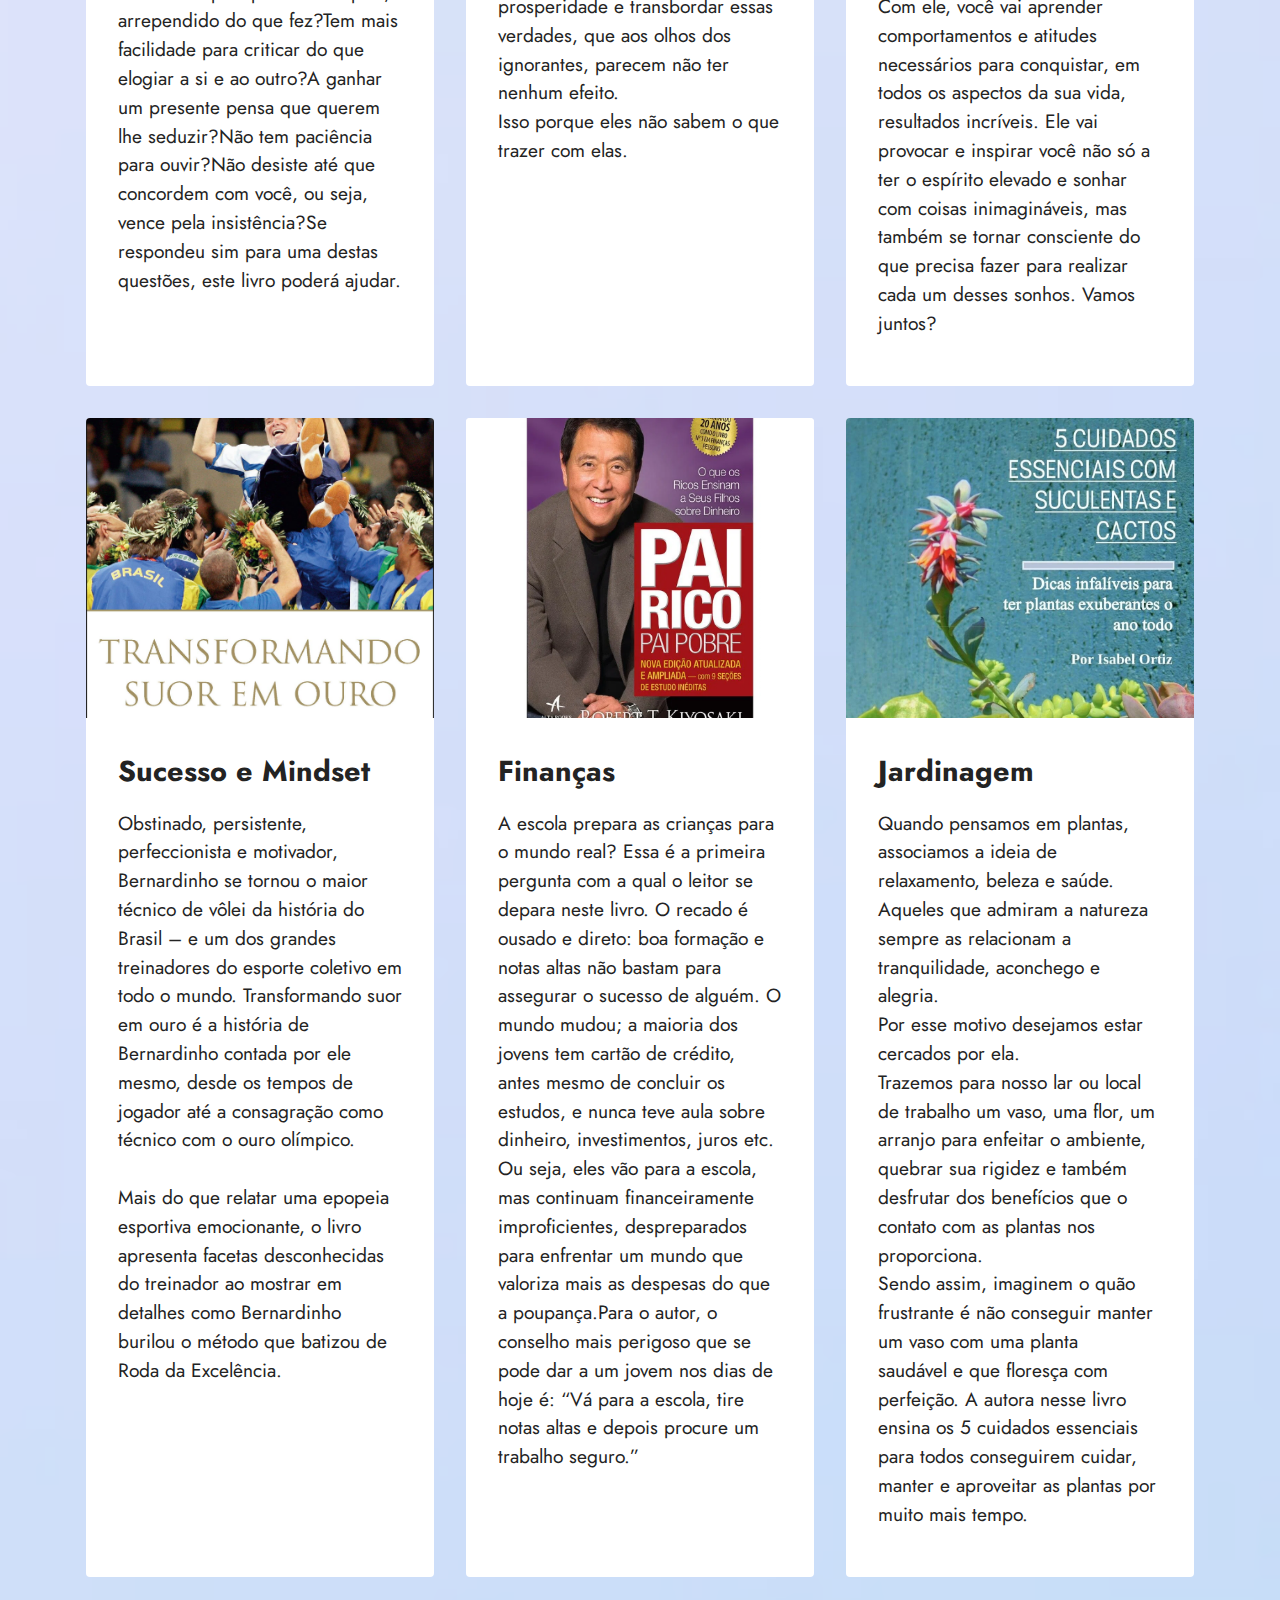
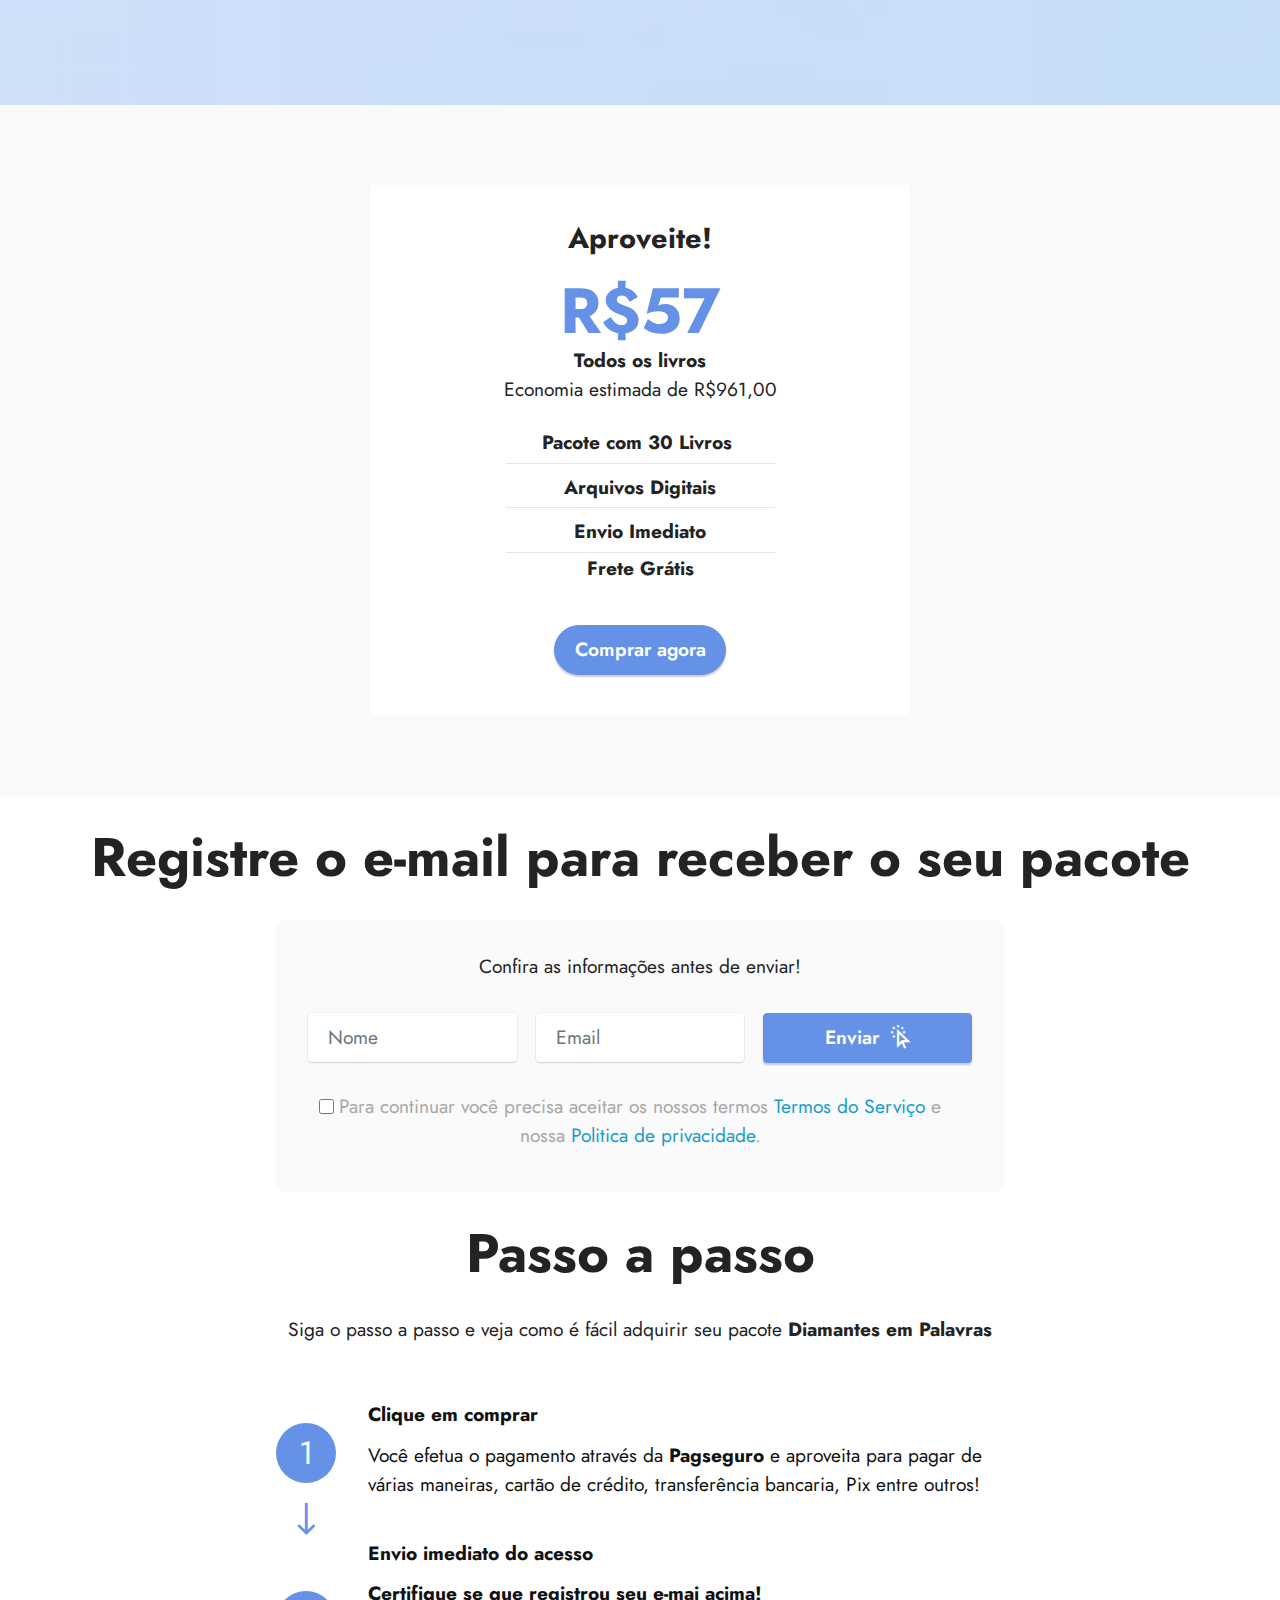
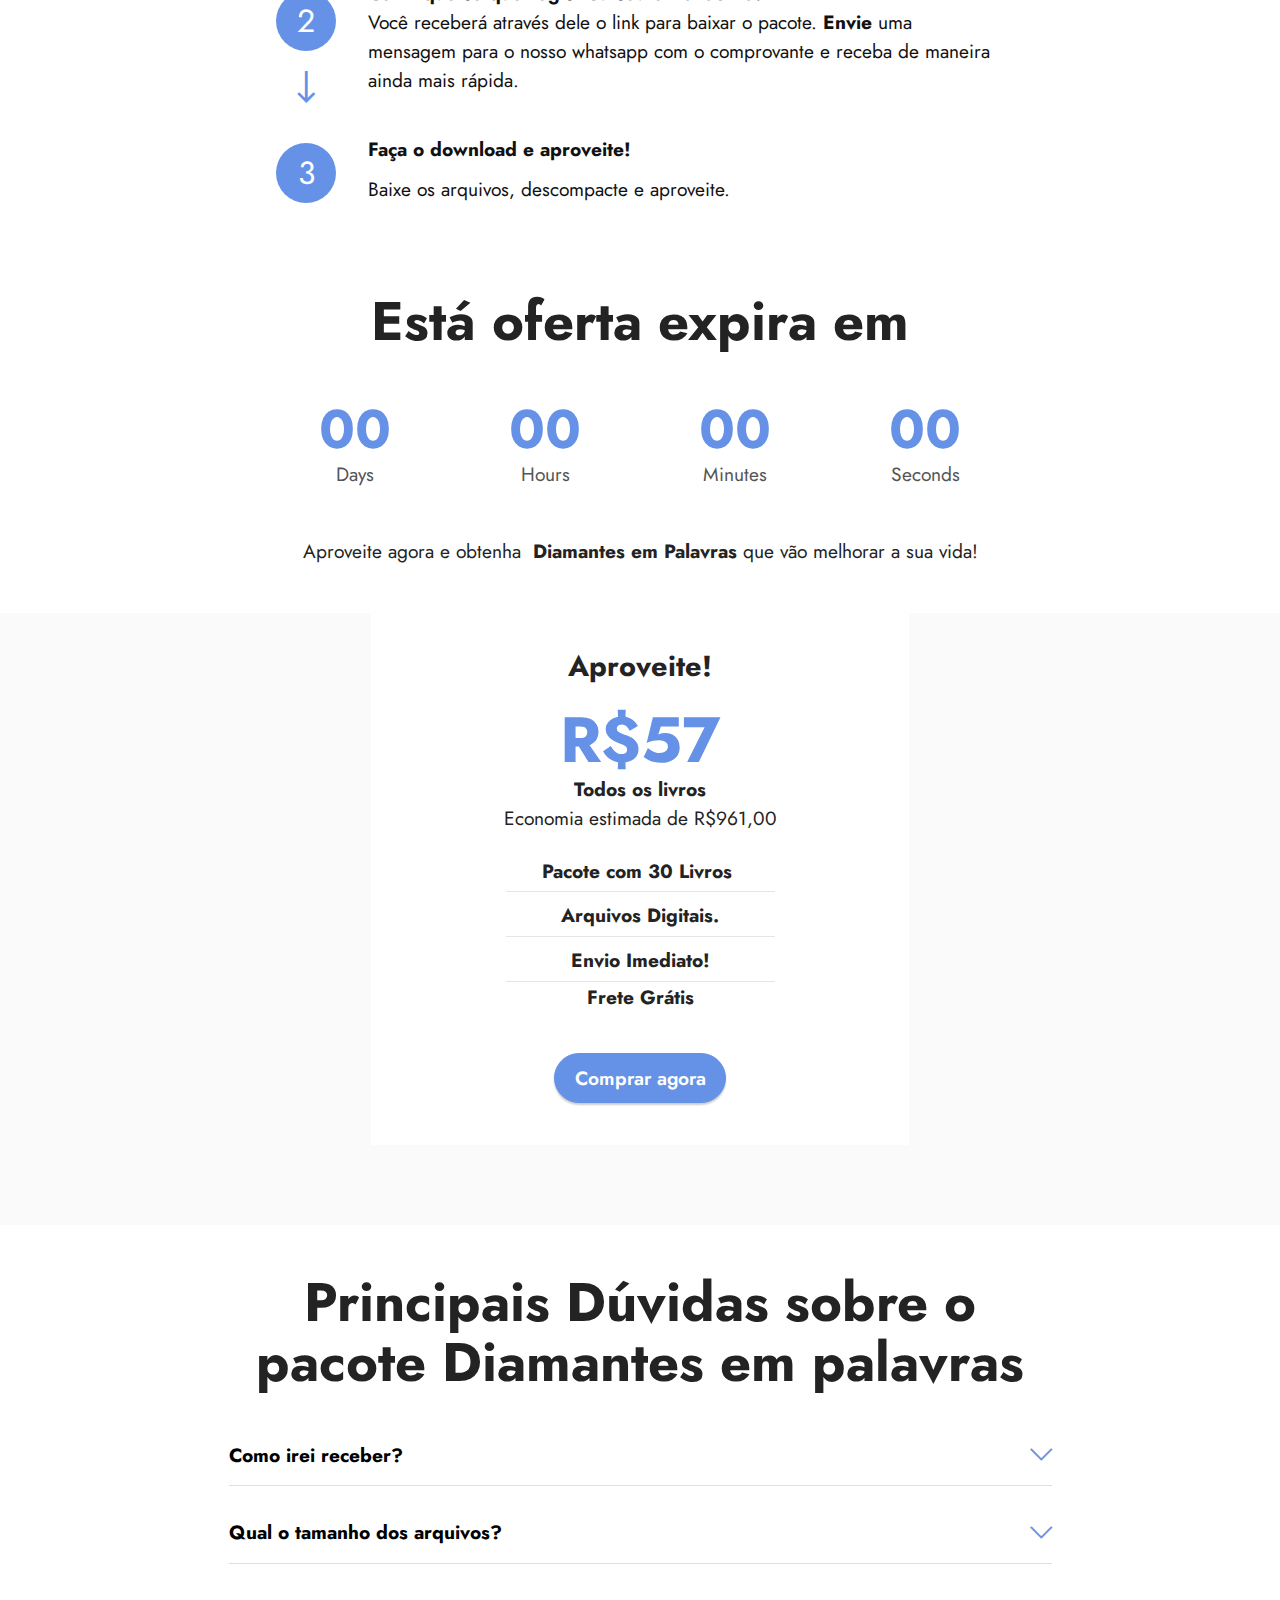
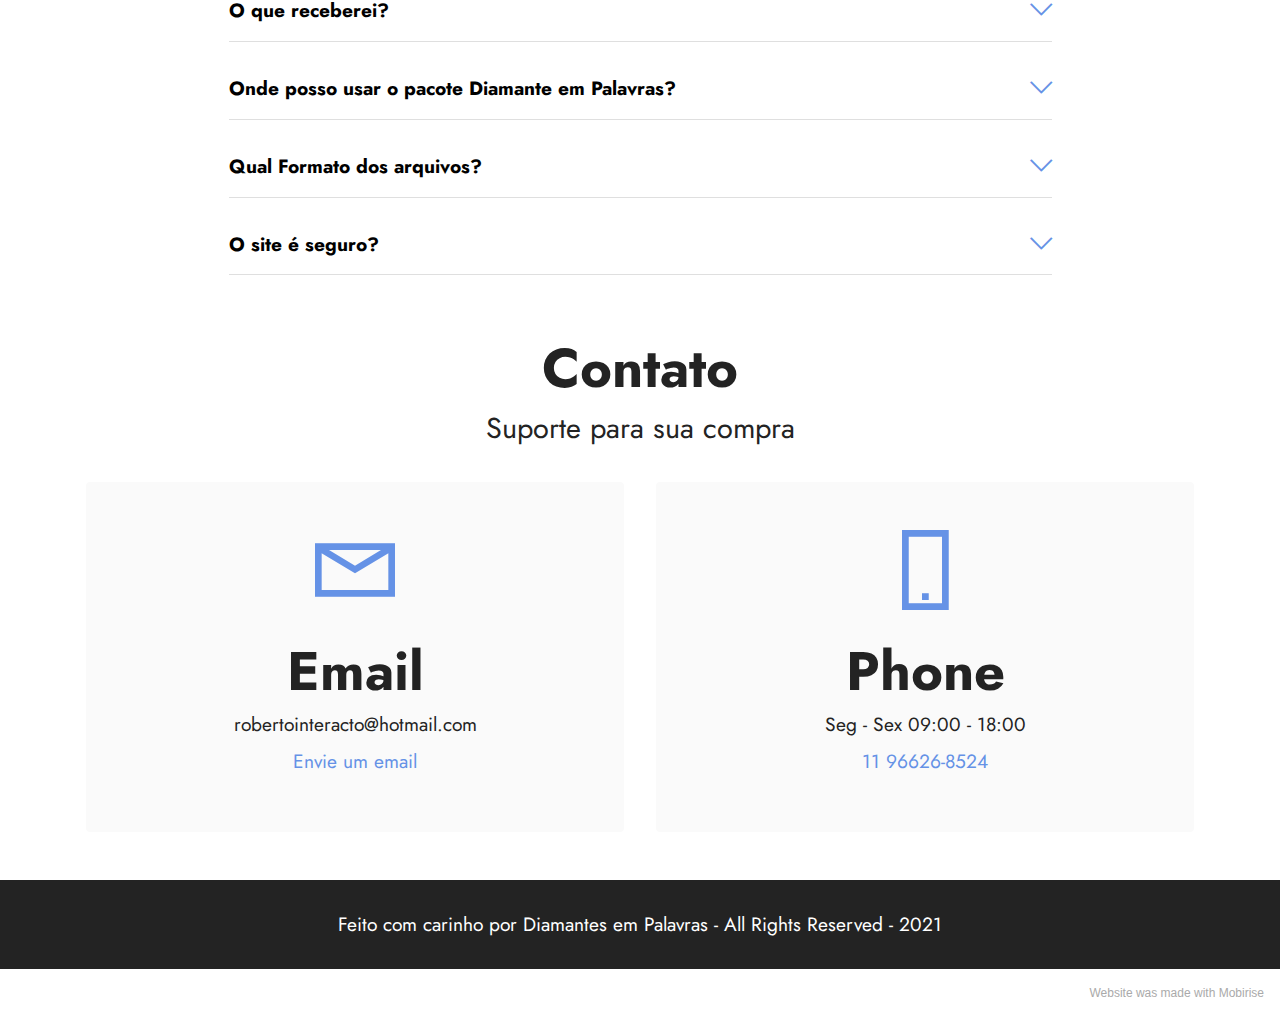
==== commit b3558818: "create github pages" ====
--- a/page2.html
+++ b/page2.html
@@ -37,37 +37,42 @@
 </head>
 <body>
   
-  <section class="pricing2 cid-sAWaulA4Mg" id="pricing2-y">
-    
-
-    
-    <div class="container">
-        <div class="row justify-content-center">
-            <div class="col-12 col-md-6 align-center">
-                <div class="plan">
-                    <div class="plan-header">
-                        <h6 class="plan-title mbr-fonts-style mb-3 display-5">
-                            <strong>Aproveite!</strong></h6>
-                        <div class="plan-price">
-                            <p class="price mbr-fonts-style m-0 display-1"><strong>R$57</strong><br></p>
-                            <p class="price-term mbr-fonts-style mb-3 display-7"><strong>Todos os livros </strong><br>Economia estimada de R$961,00</p>
-                        </div>
-                    </div>
-                    <div class="plan-body">
-                        <div class="plan-list mb-4">
-                            <ul class="list-group mbr-fonts-style list-group-flush display-7">
-                                <li class="list-group-item"><strong>Pacote com 30 Livros&nbsp;</strong></li><li class="list-group-item"><strong>Arquivos Digitais.</strong></li><li class="list-group-item"><strong>Envio Imediato! </strong><br></li><strong>Sem Frete&nbsp;</strong>
-                            </ul>
-                        </div>
-                        <div class="mbr-section-btn text-center"><a href="https://pag.ae/7W_m2dyKr" class="btn btn-primary display-4">Comprar agora</a></div>
-                    </div>
-                </div>
-            </div>
-            
-            
-            
-        </div>
-    </div>
+  <section class="menu menu3 cid-sAWauhNKbC" once="menu" id="menu3-t">
+    
+    <nav class="navbar navbar-dropdown navbar-fixed-top navbar-expand-lg">
+        <div class="container">
+            <div class="navbar-brand">
+                <span class="navbar-logo">
+                    <a href="index.html">
+                        <img src="assets/images/diamantes-em-palavras-logo-sem-fundo-letras-pretas.png" alt="livros" style="height: 6.3rem;">
+                    </a>
+                </span>
+                <span class="navbar-caption-wrap"><a class="navbar-caption text-black text-primary display-7" href="#top">Diamantes em Palavras</a></span>
+            </div>
+            <button class="navbar-toggler" type="button" data-toggle="collapse" data-target="#navbarSupportedContent" aria-controls="navbarNavAltMarkup" aria-expanded="false" aria-label="Toggle navigation">
+                <div class="hamburger">
+                    <span></span>
+                    <span></span>
+                    <span></span>
+                    <span></span>
+                </div>
+            </button>
+            <div class="collapse navbar-collapse" id="navbarSupportedContent">
+                
+                <div class="icons-menu">
+                    <a class="iconfont-wrapper" href="https://www.facebook.com/Diamantes-em-palavras-103371318523876" target="_blank">
+                        <span class="p-2 mbr-iconfont socicon-facebook socicon" style="color: rgb(68, 121, 217); fill: rgb(68, 121, 217);"></span>
+                    </a>
+                    <a class="iconfont-wrapper" href="https://www.instagram.com/diamantesempalavras/" target="_blank">
+                        <span class="p-2 mbr-iconfont socicon-instagram socicon" style="color: rgb(228, 63, 63); fill: rgb(228, 63, 63);"></span>
+                    </a>
+                    
+                    
+                </div>
+                <div class="navbar-buttons mbr-section-btn"><a class="btn btn-secondary display-4" href="https://wa.me/005511966268564"><span class="socicon socicon-whatsapp mbr-iconfont mbr-iconfont-btn"></span>Whatsapp</a></div>
+            </div>
+        </div>
+    </nav>
 </section>
 
 <section class="features4 cid-sAWaujpYjz" id="features4-x">
@@ -482,44 +487,6 @@
     </div>
 </section>
 
-<section class="menu menu3 cid-sAWauhNKbC" once="menu" id="menu3-t">
-    
-    <nav class="navbar navbar-dropdown navbar-fixed-top navbar-expand-lg">
-        <div class="container">
-            <div class="navbar-brand">
-                <span class="navbar-logo">
-                    <a href="index.html">
-                        <img src="assets/images/diamantes-em-palavras-logo-sem-fundo-letras-pretas.png" alt="livros" style="height: 6.3rem;">
-                    </a>
-                </span>
-                <span class="navbar-caption-wrap"><a class="navbar-caption text-black text-primary display-7" href="#top">Diamantes em Palavras</a></span>
-            </div>
-            <button class="navbar-toggler" type="button" data-toggle="collapse" data-target="#navbarSupportedContent" aria-controls="navbarNavAltMarkup" aria-expanded="false" aria-label="Toggle navigation">
-                <div class="hamburger">
-                    <span></span>
-                    <span></span>
-                    <span></span>
-                    <span></span>
-                </div>
-            </button>
-            <div class="collapse navbar-collapse" id="navbarSupportedContent">
-                
-                <div class="icons-menu">
-                    <a class="iconfont-wrapper" href="https://www.facebook.com/Diamantes-em-palavras-103371318523876" target="_blank">
-                        <span class="p-2 mbr-iconfont socicon-facebook socicon" style="color: rgb(68, 121, 217); fill: rgb(68, 121, 217);"></span>
-                    </a>
-                    <a class="iconfont-wrapper" href="https://www.instagram.com/diamantesempalavras/" target="_blank">
-                        <span class="p-2 mbr-iconfont socicon-instagram socicon" style="color: rgb(228, 63, 63); fill: rgb(228, 63, 63);"></span>
-                    </a>
-                    
-                    
-                </div>
-                <div class="navbar-buttons mbr-section-btn"><a class="btn btn-secondary display-4" href="https://wa.me/005511966268564"><span class="socicon socicon-whatsapp mbr-iconfont mbr-iconfont-btn"></span>Whatsapp</a></div>
-            </div>
-        </div>
-    </nav>
-</section>
-
 <section class="pricing2 cid-sAWauiTZ1j" id="pricing2-w">
     
 
@@ -563,7 +530,7 @@
         </div>
         <div class="row justify-content-center mt-4">
             <div class="col-lg-8 mx-auto mbr-form" data-form-type="formoid">
-                <form action="https://mobirise.eu/" method="POST" class="mbr-form form-with-styler mx-auto" data-form-title="Form Name"><input type="hidden" name="email" data-form-email="true" value="rgb7ehN2ukyv9009sZaR61YZBmWEN0DsHbKHgfYmFYB10kzqkaT83wiHypuqL3SSXqJOBrc10GkN1HkLLOxp9FvzmU7rUf/7B/Elon0Xy0nU58CPQfNMu/crYSwd70Wu">
+                <form action="https://mobirise.eu/" method="POST" class="mbr-form form-with-styler mx-auto" data-form-title="Form Name"><input type="hidden" name="email" data-form-email="true" value="B9Qm4eBdK2/7D//cvx6qeB480prfOghN9kmx0HftHy7oi/jMB2OSvbACRAPXVy2rpJCtT2/2hJKPixN5vLhLv6vN6yKtpBBBfI1NzxRGSIdVQMHhpbC1qUwTRdP8dLRR">
                     <div class="row">
                         <div hidden="hidden" data-form-alert="" class="alert alert-success col-12">Obrigado pela sua compra, em breve receberá seu pacote Diamantes em Palavras no email registrado!</div>
                         <div hidden="hidden" data-form-alert-danger="" class="alert alert-danger col-12">Oops...! some problem!</div>
@@ -725,13 +692,13 @@
                     <div id="bootstrap-toggle" class="toggle-panel accordionStyles tab-content">
                         <div class="card mb-3">
                             <div class="card-header" role="tab" id="headingOne">
-                                <a role="button" class="collapsed panel-title text-black" data-toggle="collapse" data-core="" href="#collapse1_8" aria-expanded="false" aria-controls="collapse1">
+                                <a role="button" class="collapsed panel-title text-black" data-toggle="collapse" data-core="" href="#collapse1_19" aria-expanded="false" aria-controls="collapse1">
                                     <h6 class="panel-title-edit mbr-fonts-style mb-0 display-7"><strong>Como irei receber?</strong>
                                 </h6>
                                     <span class="sign mbr-iconfont mbri-arrow-down"></span>
                                 </a>
                             </div>
-                            <div id="collapse1_8" class="panel-collapse noScroll collapse" role="tabpanel" aria-labelledby="headingOne">
+                            <div id="collapse1_19" class="panel-collapse noScroll collapse" role="tabpanel" aria-labelledby="headingOne">
                                 <div class="panel-body">
                                     <p class="mbr-fonts-style panel-text display-7">Enviamos todos os arquivos via download, pelo Google Drive, Você irá receber o acesso em seu email para baixar.</p>
                                 </div>
@@ -739,14 +706,14 @@
                         </div>
                         <div class="card mb-3">
                             <div class="card-header" role="tab" id="headingTwo">
-                                <a role="button" class="collapsed panel-title text-black" data-toggle="collapse" data-core="" href="#collapse2_8" aria-expanded="false" aria-controls="collapse2">
+                                <a role="button" class="collapsed panel-title text-black" data-toggle="collapse" data-core="" href="#collapse2_19" aria-expanded="false" aria-controls="collapse2">
                                     <h6 class="panel-title-edit mbr-fonts-style mb-0 display-7"><strong>Qual o tamanho dos arquivos?</strong>
                                 </h6>
                                     <span class="sign mbr-iconfont mbri-arrow-down"></span>
                                 </a>
 
                             </div>
-                            <div id="collapse2_8" class="panel-collapse noScroll collapse" role="tabpanel" aria-labelledby="headingTwo">
+                            <div id="collapse2_19" class="panel-collapse noScroll collapse" role="tabpanel" aria-labelledby="headingTwo">
                                 <div class="panel-body">
                                     <p class="mbr-fonts-style panel-text display-7">Os aquivos são leves por volta de 200MB, baixa rapidinho em celulares, tablets, computadores</p>
                                 </div>
@@ -754,13 +721,13 @@
                         </div>
                         <div class="card mb-3">
                             <div class="card-header" role="tab" id="headingThree">
-                                <a role="button" class="collapsed panel-title text-black" data-toggle="collapse" data-core="" href="#collapse3_8" aria-expanded="false" aria-controls="collapse3">
+                                <a role="button" class="collapsed panel-title text-black" data-toggle="collapse" data-core="" href="#collapse3_19" aria-expanded="false" aria-controls="collapse3">
                                     <h6 class="panel-title-edit mbr-fonts-style mb-0 display-7"><strong>O que receberei?</strong>
                                 </h6>
                                     <span class="sign mbr-iconfont mbri-arrow-down"></span>
                                 </a>
                             </div>
-                            <div id="collapse3_8" class="panel-collapse noScroll collapse" role="tabpanel" aria-labelledby="headingThree">
+                            <div id="collapse3_19" class="panel-collapse noScroll collapse" role="tabpanel" aria-labelledby="headingThree">
                                 <div class="panel-body">
                                     <p class="mbr-fonts-style panel-text display-7">30 Livros de diversos temas conforme descrito acima em arquivo compactado ( é necessário descompactar os arquivos, você pode utilizar qualquer descompactador como por ex: WinRar )</p>
                                 </div>
@@ -768,13 +735,13 @@
                         </div>
                         <div class="card mb-3">
                             <div class="card-header" role="tab" id="headingThree">
-                                <a role="button" class="collapsed panel-title text-black" data-toggle="collapse" data-core="" href="#collapse4_8" aria-expanded="false" aria-controls="collapse4">
+                                <a role="button" class="collapsed panel-title text-black" data-toggle="collapse" data-core="" href="#collapse4_19" aria-expanded="false" aria-controls="collapse4">
                                     <h6 class="panel-title-edit mbr-fonts-style mb-0 display-7"><strong>Onde posso usar o pacote Diamante em Palavras?</strong>
                                 </h6>
                                     <span class="sign mbr-iconfont mbri-arrow-down"></span>
                                 </a>
                             </div>
-                            <div id="collapse4_8" class="panel-collapse noScroll collapse" role="tabpanel" aria-labelledby="headingThree">
+                            <div id="collapse4_19" class="panel-collapse noScroll collapse" role="tabpanel" aria-labelledby="headingThree">
                                 <div class="panel-body">
                                     <p class="mbr-fonts-style panel-text display-7">
                                        Em celulares, tablets, computadores, notebooks ou qualquer aparelho que leia o formato PDF.</p>
@@ -783,12 +750,12 @@
                         </div>
                         <div class="card mb-3">
                             <div class="card-header" role="tab" id="headingThree">
-                                <a role="button" class="collapsed panel-title text-black" data-toggle="collapse" data-core="" href="#collapse5_8" aria-expanded="false" aria-controls="collapse5">
+                                <a role="button" class="collapsed panel-title text-black" data-toggle="collapse" data-core="" href="#collapse5_19" aria-expanded="false" aria-controls="collapse5">
                                    <h6 class="panel-title-edit mbr-fonts-style mb-0 display-7"><strong>Qual Formato dos arquivos?</strong></h6>
                                         <span class="mbr-iconfont mobi-mbri-arrow-down mobi-mbri"></span>
                                 </a>
                             </div>
-                            <div id="collapse5_8" class="panel-collapse noScroll collapse" role="tabpanel" aria-labelledby="headingThree">
+                            <div id="collapse5_19" class="panel-collapse noScroll collapse" role="tabpanel" aria-labelledby="headingThree">
                                 <div class="panel-body">
                                     <p class="mbr-fonts-style panel-text display-7">
                                        Os arquivos vão em PDF o formato de arquivo mais utilizado do mundo, super fácil e rápido.</p>
@@ -797,12 +764,12 @@
                         </div>
                         <div class="card mb-3">
                             <div class="card-header" role="tab" id="headingThree">
-                                <a role="button" class="collapsed panel-title text-black" data-toggle="collapse" data-core="" href="#collapse6_8" aria-expanded="false" aria-controls="collapse6">
+                                <a role="button" class="collapsed panel-title text-black" data-toggle="collapse" data-core="" href="#collapse6_19" aria-expanded="false" aria-controls="collapse6">
                                     <h6 class="panel-title-edit mbr-fonts-style mb-0 display-7"><strong>O site é seguro?</strong></h6>
                                     <span class="mbr-iconfont mobi-mbri-arrow-down mobi-mbri"></span>
                                 </a>
                             </div>
-                            <div id="collapse6_8" class="panel-collapse noScroll collapse" role="tabpanel" aria-labelledby="headingThree">
+                            <div id="collapse6_19" class="panel-collapse noScroll collapse" role="tabpanel" aria-labelledby="headingThree">
                                 <div class="panel-body">
                                     <p class="mbr-fonts-style panel-text display-7">
                                        Sim, 100% seguro. Utilizamos a plataforma Pagseguro para processar nossos pagamentos e ela utiliza os processos e ferramentas de segurança mais avançados do mundo.</p>
@@ -872,7 +839,7 @@
             </div>
         </div>
     </div>
-</section><section style="background-color: #fff; font-family: -apple-system, BlinkMacSystemFont, 'Segoe UI', 'Roboto', 'Helvetica Neue', Arial, sans-serif; color:#aaa; font-size:12px; padding: 0; align-items: center; display: flex;"><a href="https://mobirise.site/a" style="flex: 1 1; height: 3rem; padding-left: 1rem;"></a><p style="flex: 0 0 auto; margin:0; padding-right:1rem;">Created with Mobirise - <a href="https://mobirise.site/k" style="color:#aaa;">Get more</a></p></section><script src="assets/web/assets/jquery/jquery.min.js"></script>  <script src="assets/popper/popper.min.js"></script>  <script src="assets/tether/tether.min.js"></script>  <script src="assets/bootstrap/js/bootstrap.min.js"></script>  <script src="assets/web/assets/cookies-alert-plugin/cookies-alert-core.js"></script>  <script src="assets/web/assets/cookies-alert-plugin/cookies-alert-script.js"></script>  <script src="assets/smoothscroll/smooth-scroll.js"></script>  <script src="assets/dropdown/js/nav-dropdown.js"></script>  <script src="assets/dropdown/js/navbar-dropdown.js"></script>  <script src="assets/touchswipe/jquery.touch-swipe.min.js"></script>  <script src="assets/formstyler/jquery.formstyler.js"></script>  <script src="assets/formstyler/jquery.formstyler.min.js"></script>  <script src="assets/datepicker/jquery.datetimepicker.full.js"></script>  <script src="assets/countdown/jquery.countdown.min.js"></script>  <script src="assets/mbr-switch-arrow/mbr-switch-arrow.js"></script>  <script src="assets/theme/js/script.js"></script>  <script src="assets/formoid/formoid.min.js"></script>  
+</section><section style="background-color: #fff; font-family: -apple-system, BlinkMacSystemFont, 'Segoe UI', 'Roboto', 'Helvetica Neue', Arial, sans-serif; color:#aaa; font-size:12px; padding: 0; align-items: center; display: flex;"><a href="https://mobirise.site/t" style="flex: 1 1; height: 3rem; padding-left: 1rem;"></a><p style="flex: 0 0 auto; margin:0; padding-right:1rem;">Website <a href="https://mobirise.site/f" style="color:#aaa;">was made</a> with Mobirise</p></section><script src="assets/web/assets/jquery/jquery.min.js"></script>  <script src="assets/popper/popper.min.js"></script>  <script src="assets/tether/tether.min.js"></script>  <script src="assets/bootstrap/js/bootstrap.min.js"></script>  <script src="assets/web/assets/cookies-alert-plugin/cookies-alert-core.js"></script>  <script src="assets/web/assets/cookies-alert-plugin/cookies-alert-script.js"></script>  <script src="assets/smoothscroll/smooth-scroll.js"></script>  <script src="assets/dropdown/js/nav-dropdown.js"></script>  <script src="assets/dropdown/js/navbar-dropdown.js"></script>  <script src="assets/touchswipe/jquery.touch-swipe.min.js"></script>  <script src="assets/formstyler/jquery.formstyler.js"></script>  <script src="assets/formstyler/jquery.formstyler.min.js"></script>  <script src="assets/datepicker/jquery.datetimepicker.full.js"></script>  <script src="assets/countdown/jquery.countdown.min.js"></script>  <script src="assets/mbr-switch-arrow/mbr-switch-arrow.js"></script>  <script src="assets/theme/js/script.js"></script>  <script src="assets/formoid/formoid.min.js"></script>  
   
   
 <input name="cookieData" type="hidden" data-cookie-customDialogSelector='null' data-cookie-colorText='#424a4d' data-cookie-colorBg='rgba(234, 239, 241, 0.99)' data-cookie-textButton='Aceito' data-cookie-colorButton='' data-cookie-colorLink='#424a4d' data-cookie-underlineLink='true' data-cookie-text="Nós usamos cookies para dar a você uma melhor experiência. Leia nossa <a href='privacy.html'>politica de cookies</a>.">
--- a/assets/mobirise/css/mbr-additional.css
+++ b/assets/mobirise/css/mbr-additional.css
@@ -1398,55 +1398,6 @@
   padding-bottom: 30px;
   background-color: #232323;
 }
-.cid-sAWaulA4Mg {
-  padding-top: 5rem;
-  padding-bottom: 5rem;
-  background: #fafafa;
-}
-.cid-sAWaulA4Mg .list-group-item {
-  background-color: transparent;
-  padding: .5rem 3.25rem;
-}
-.cid-sAWaulA4Mg .plan-body {
-  padding-bottom: 2rem;
-}
-.cid-sAWaulA4Mg .plan-header {
-  padding-top: 2rem;
-  padding-left: 1rem;
-  padding-right: 1rem;
-}
-.cid-sAWaulA4Mg .price {
-  color: #6592e6;
-}
-.cid-sAWaulA4Mg .plan {
-  word-break: break-word;
-  background-color: #ffffff;
-}
-.cid-sAWaulA4Mg .plan .list-group-item {
-  position: relative;
-  justify-content: center;
-  border: 0;
-}
-.cid-sAWaulA4Mg .plan .list-group-item::after {
-  position: absolute;
-  bottom: 1px;
-  left: 25%;
-  width: 50%;
-  height: 1px;
-  content: "";
-  background-color: rgba(0, 0, 0, 0.1);
-}
-.cid-sAWaulA4Mg .plan .list-group-item:last-child::after {
-  display: none;
-}
-@media (max-width: 991px) {
-  .cid-sAWaulA4Mg .plan {
-    margin-bottom: 2rem;
-  }
-}
-.cid-sAWaulA4Mg UL {
-  text-align: center;
-}
 .cid-sAWaujpYjz {
   padding-top: 6rem;
   padding-bottom: 6rem;
--- a/assets/mobirise/css/mbr-additional.css
+++ b/assets/mobirise/css/mbr-additional.css
@@ -1398,55 +1398,6 @@
   padding-bottom: 30px;
   background-color: #232323;
 }
-.cid-sAWaulA4Mg {
-  padding-top: 5rem;
-  padding-bottom: 5rem;
-  background: #fafafa;
-}
-.cid-sAWaulA4Mg .list-group-item {
-  background-color: transparent;
-  padding: .5rem 3.25rem;
-}
-.cid-sAWaulA4Mg .plan-body {
-  padding-bottom: 2rem;
-}
-.cid-sAWaulA4Mg .plan-header {
-  padding-top: 2rem;
-  padding-left: 1rem;
-  padding-right: 1rem;
-}
-.cid-sAWaulA4Mg .price {
-  color: #6592e6;
-}
-.cid-sAWaulA4Mg .plan {
-  word-break: break-word;
-  background-color: #ffffff;
-}
-.cid-sAWaulA4Mg .plan .list-group-item {
-  position: relative;
-  justify-content: center;
-  border: 0;
-}
-.cid-sAWaulA4Mg .plan .list-group-item::after {
-  position: absolute;
-  bottom: 1px;
-  left: 25%;
-  width: 50%;
-  height: 1px;
-  content: "";
-  background-color: rgba(0, 0, 0, 0.1);
-}
-.cid-sAWaulA4Mg .plan .list-group-item:last-child::after {
-  display: none;
-}
-@media (max-width: 991px) {
-  .cid-sAWaulA4Mg .plan {
-    margin-bottom: 2rem;
-  }
-}
-.cid-sAWaulA4Mg UL {
-  text-align: center;
-}
 .cid-sAWaujpYjz {
   padding-top: 6rem;
   padding-bottom: 6rem;
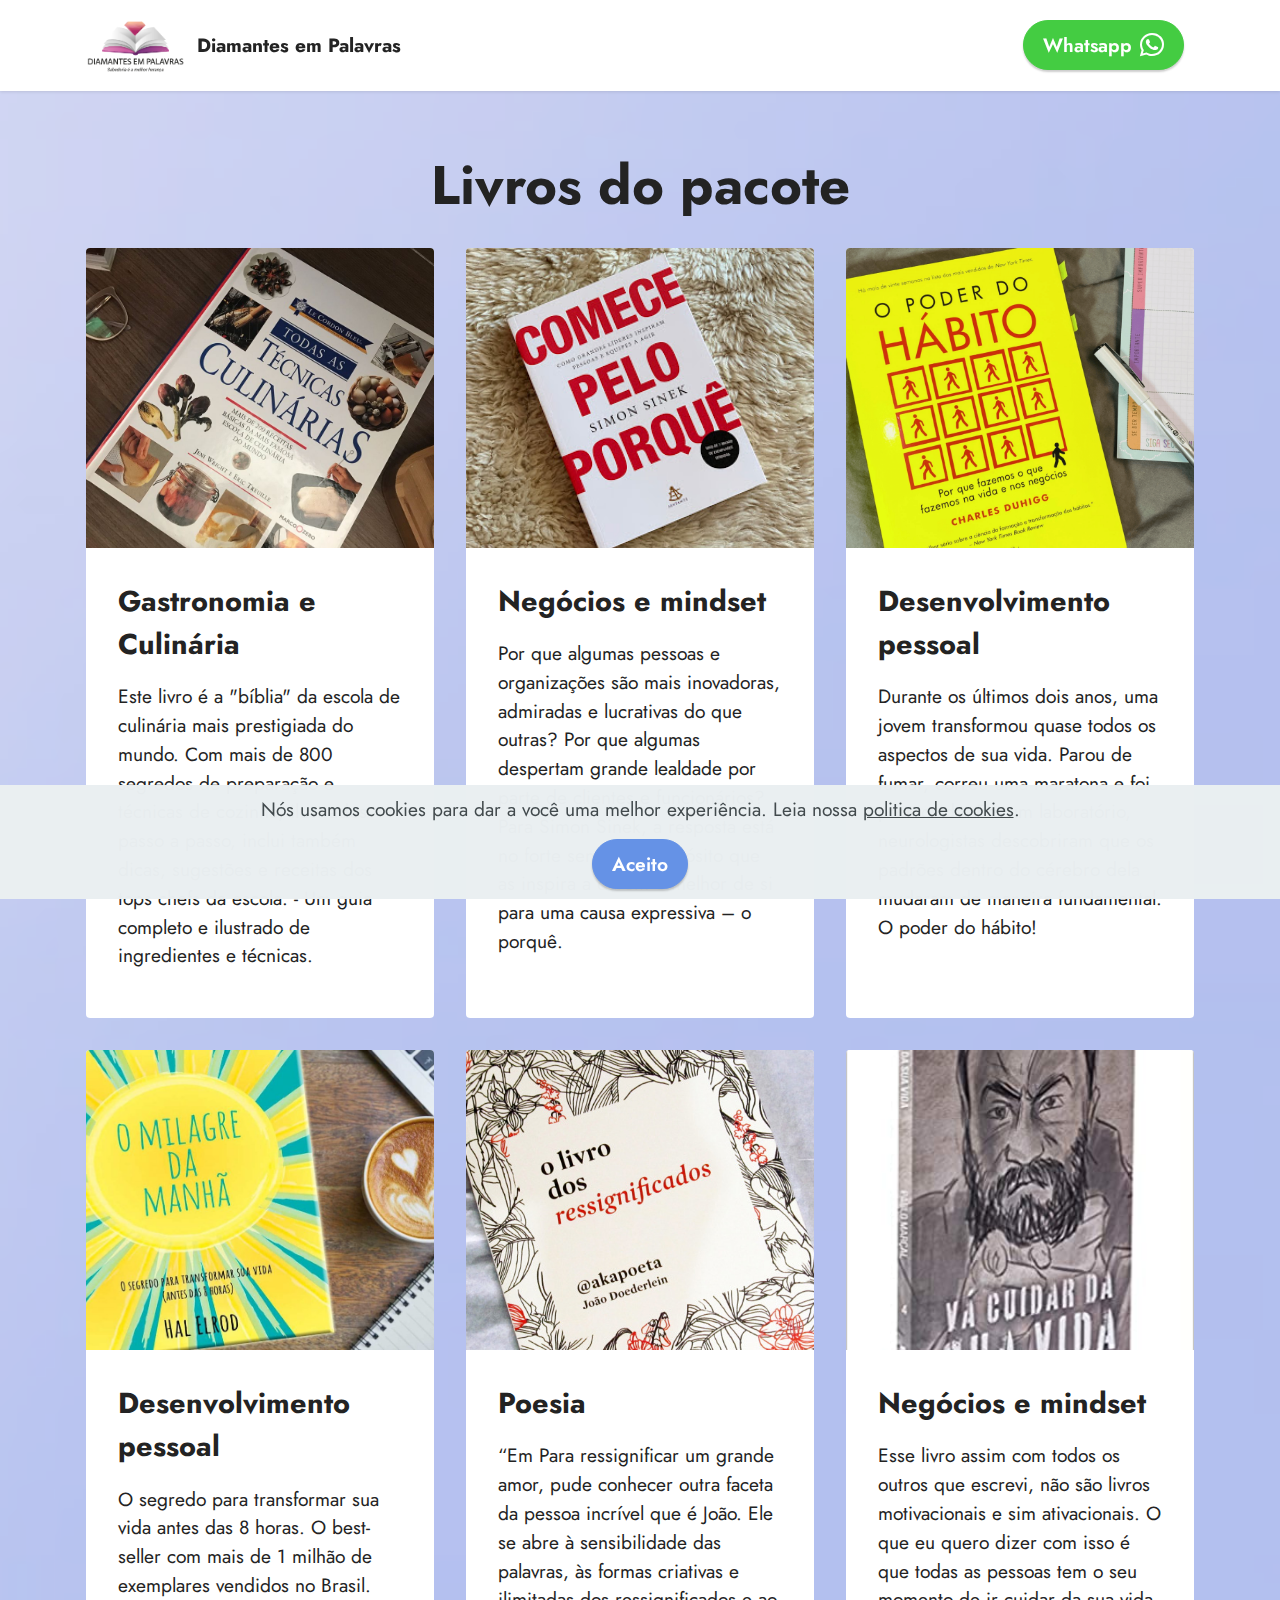
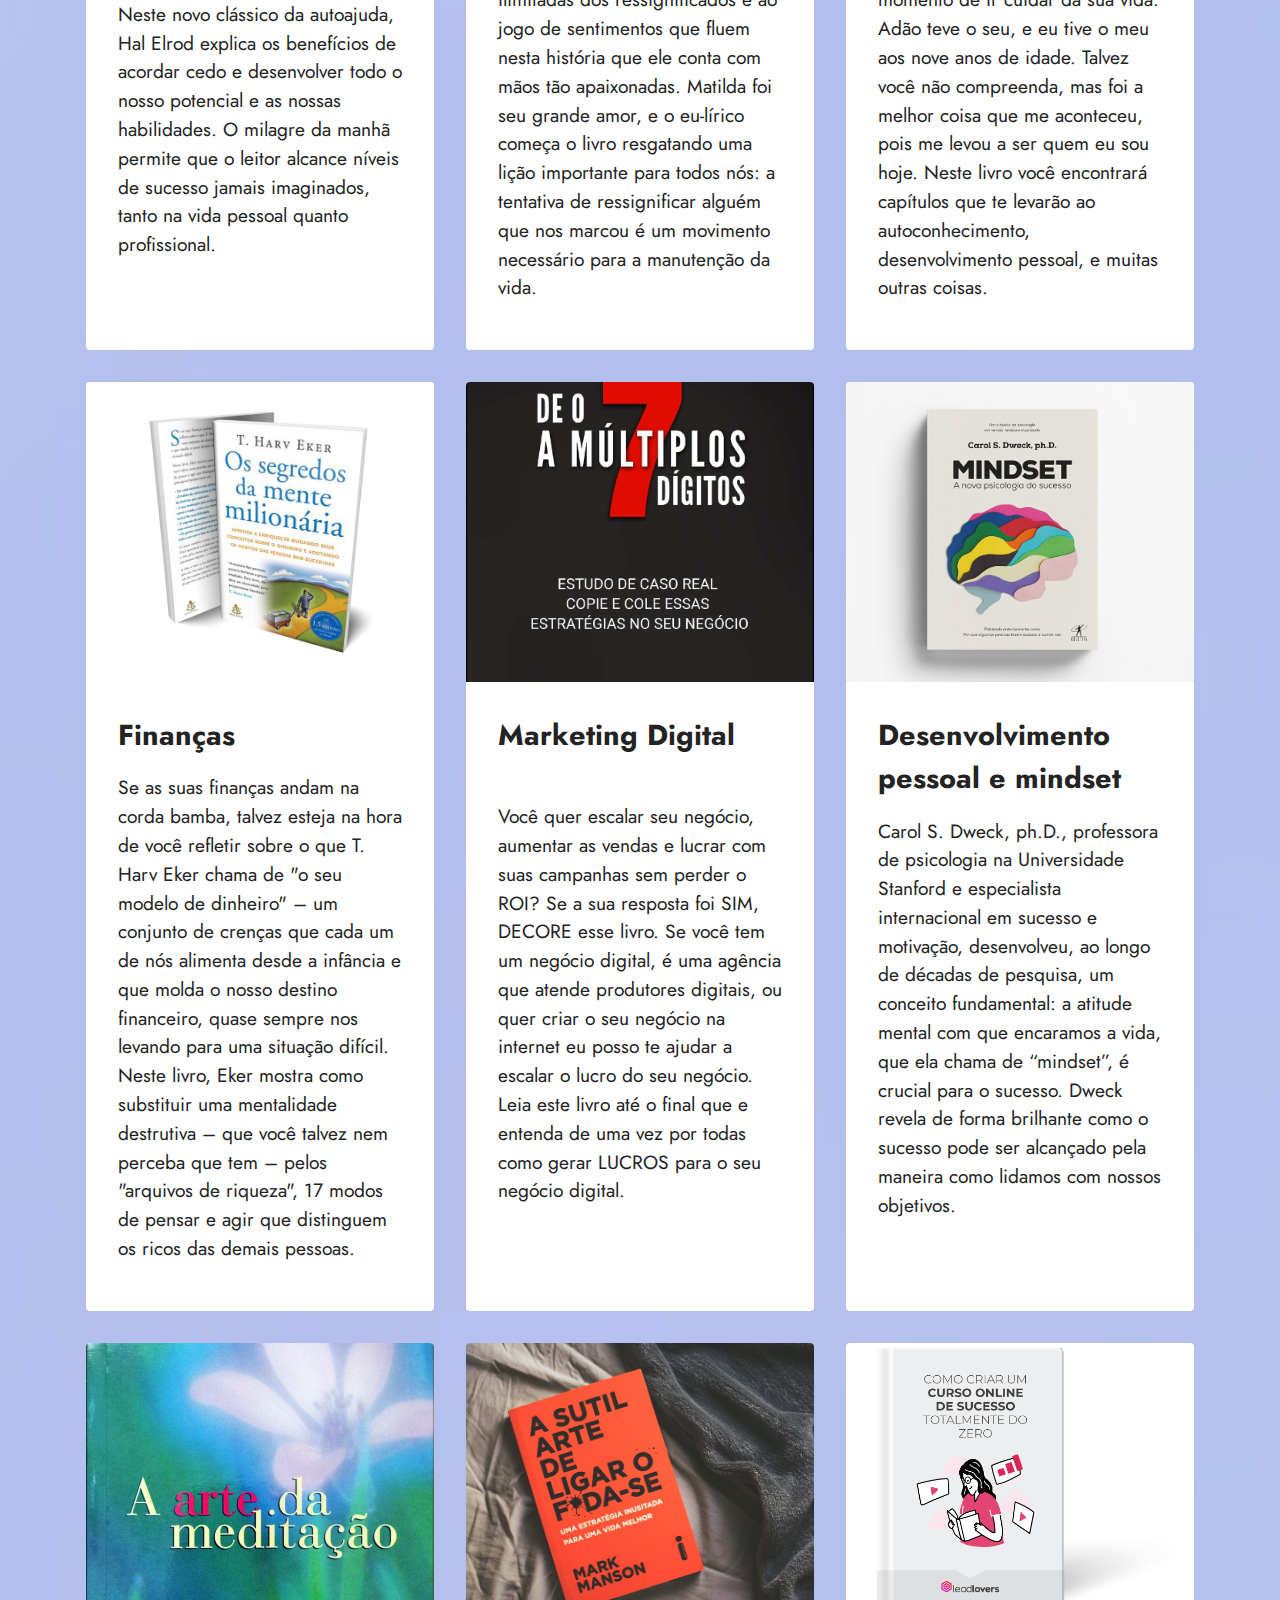
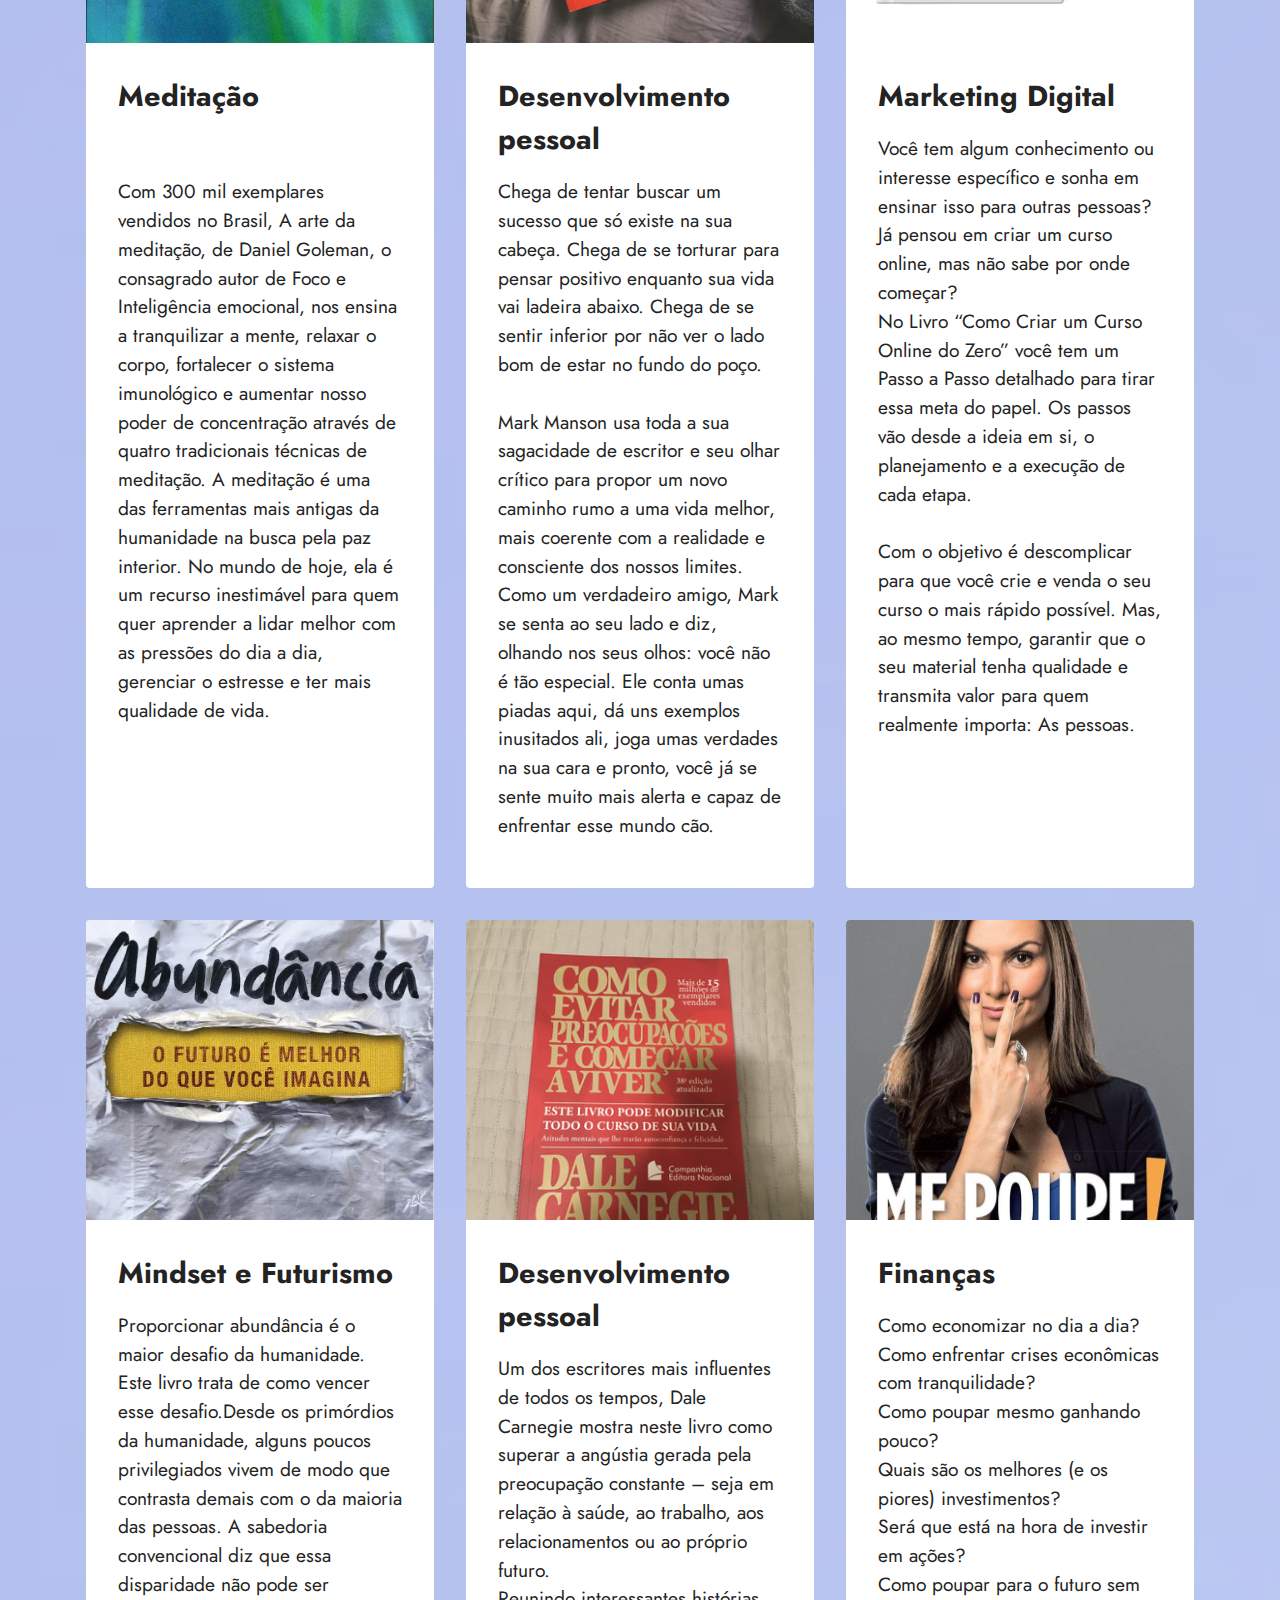
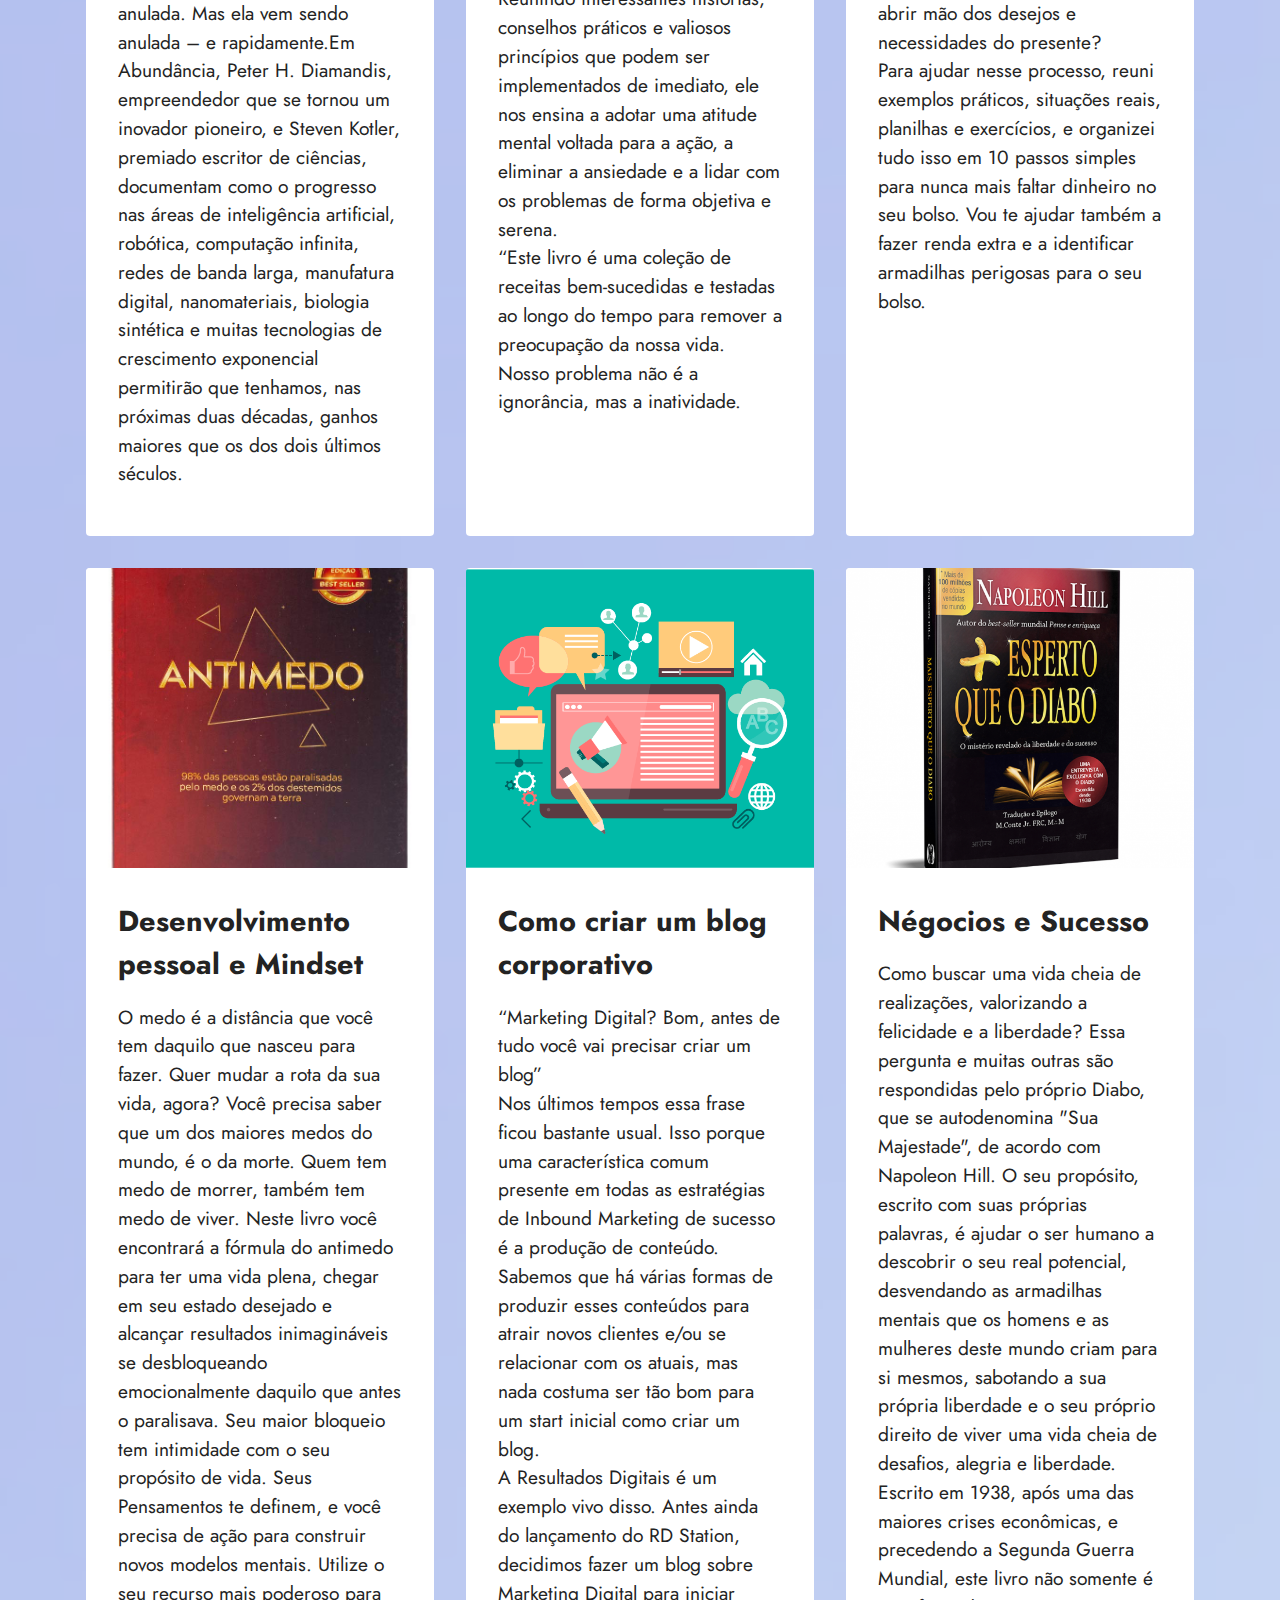
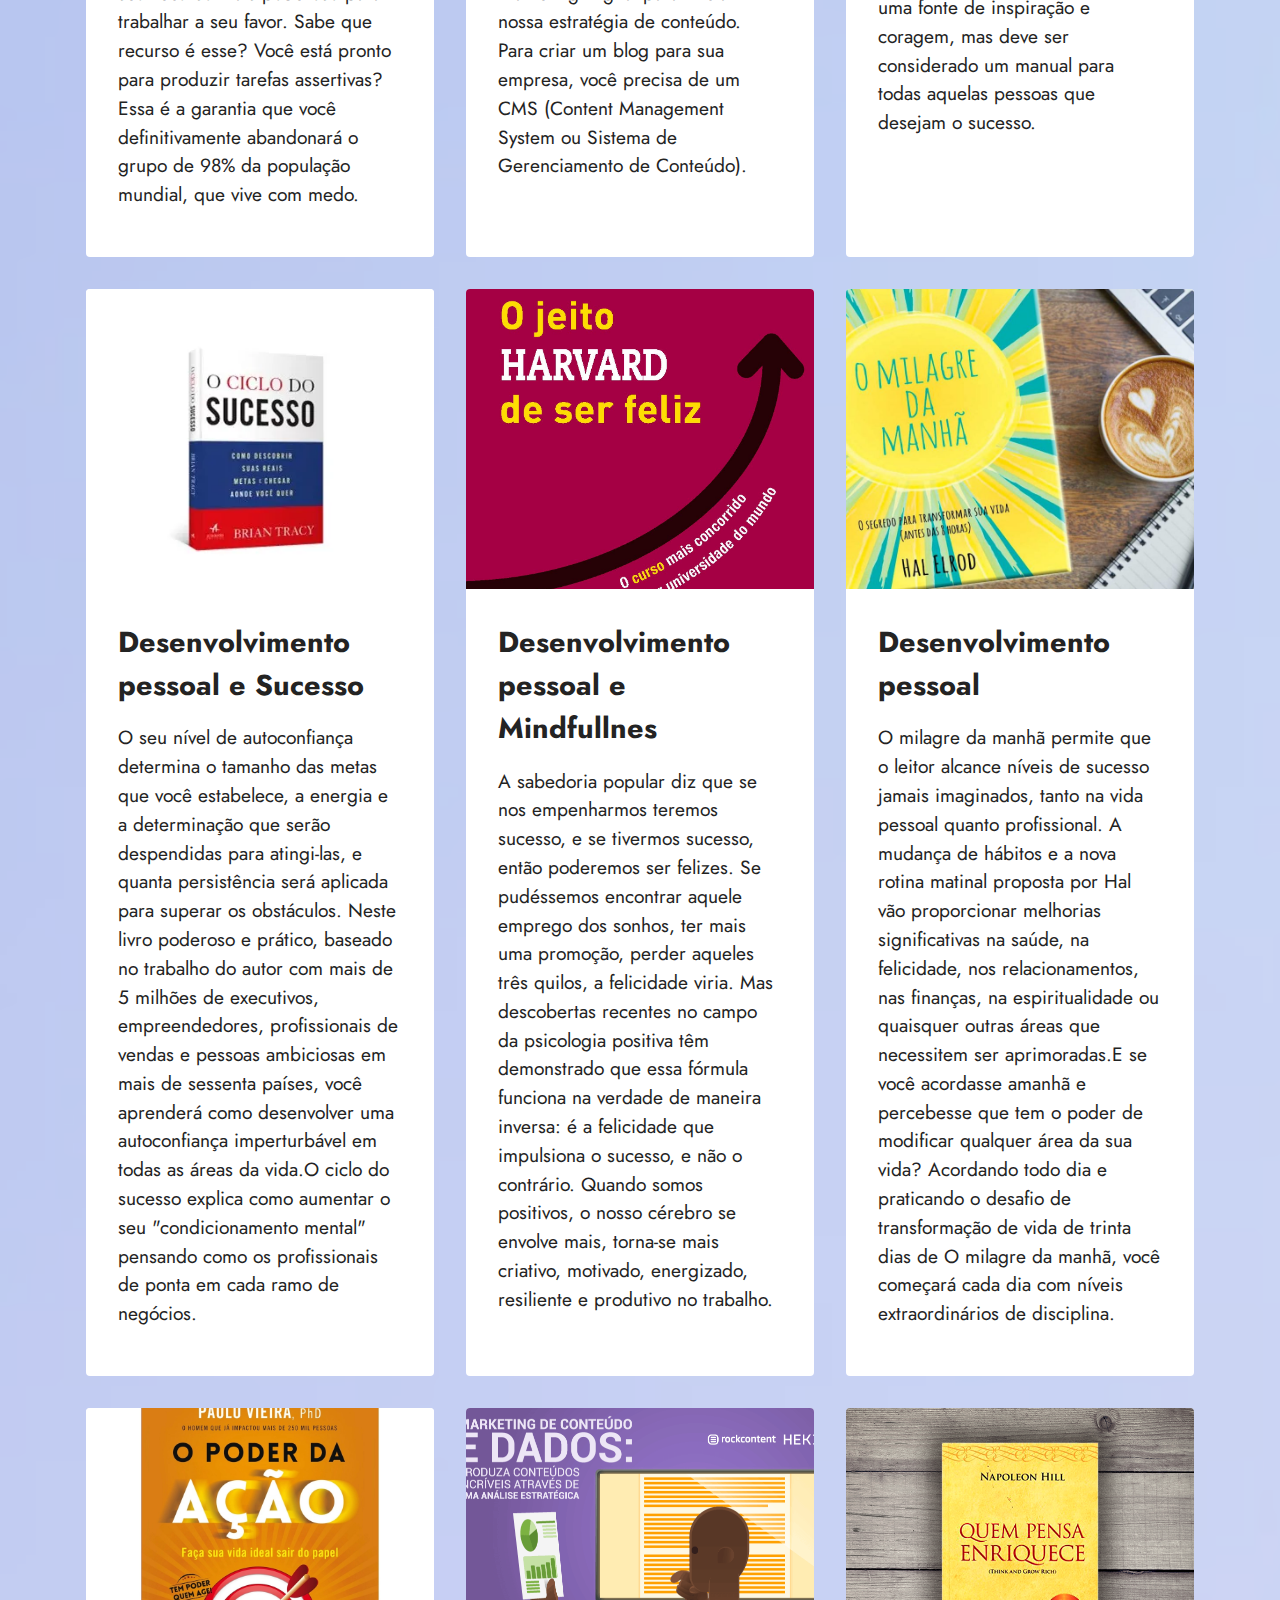
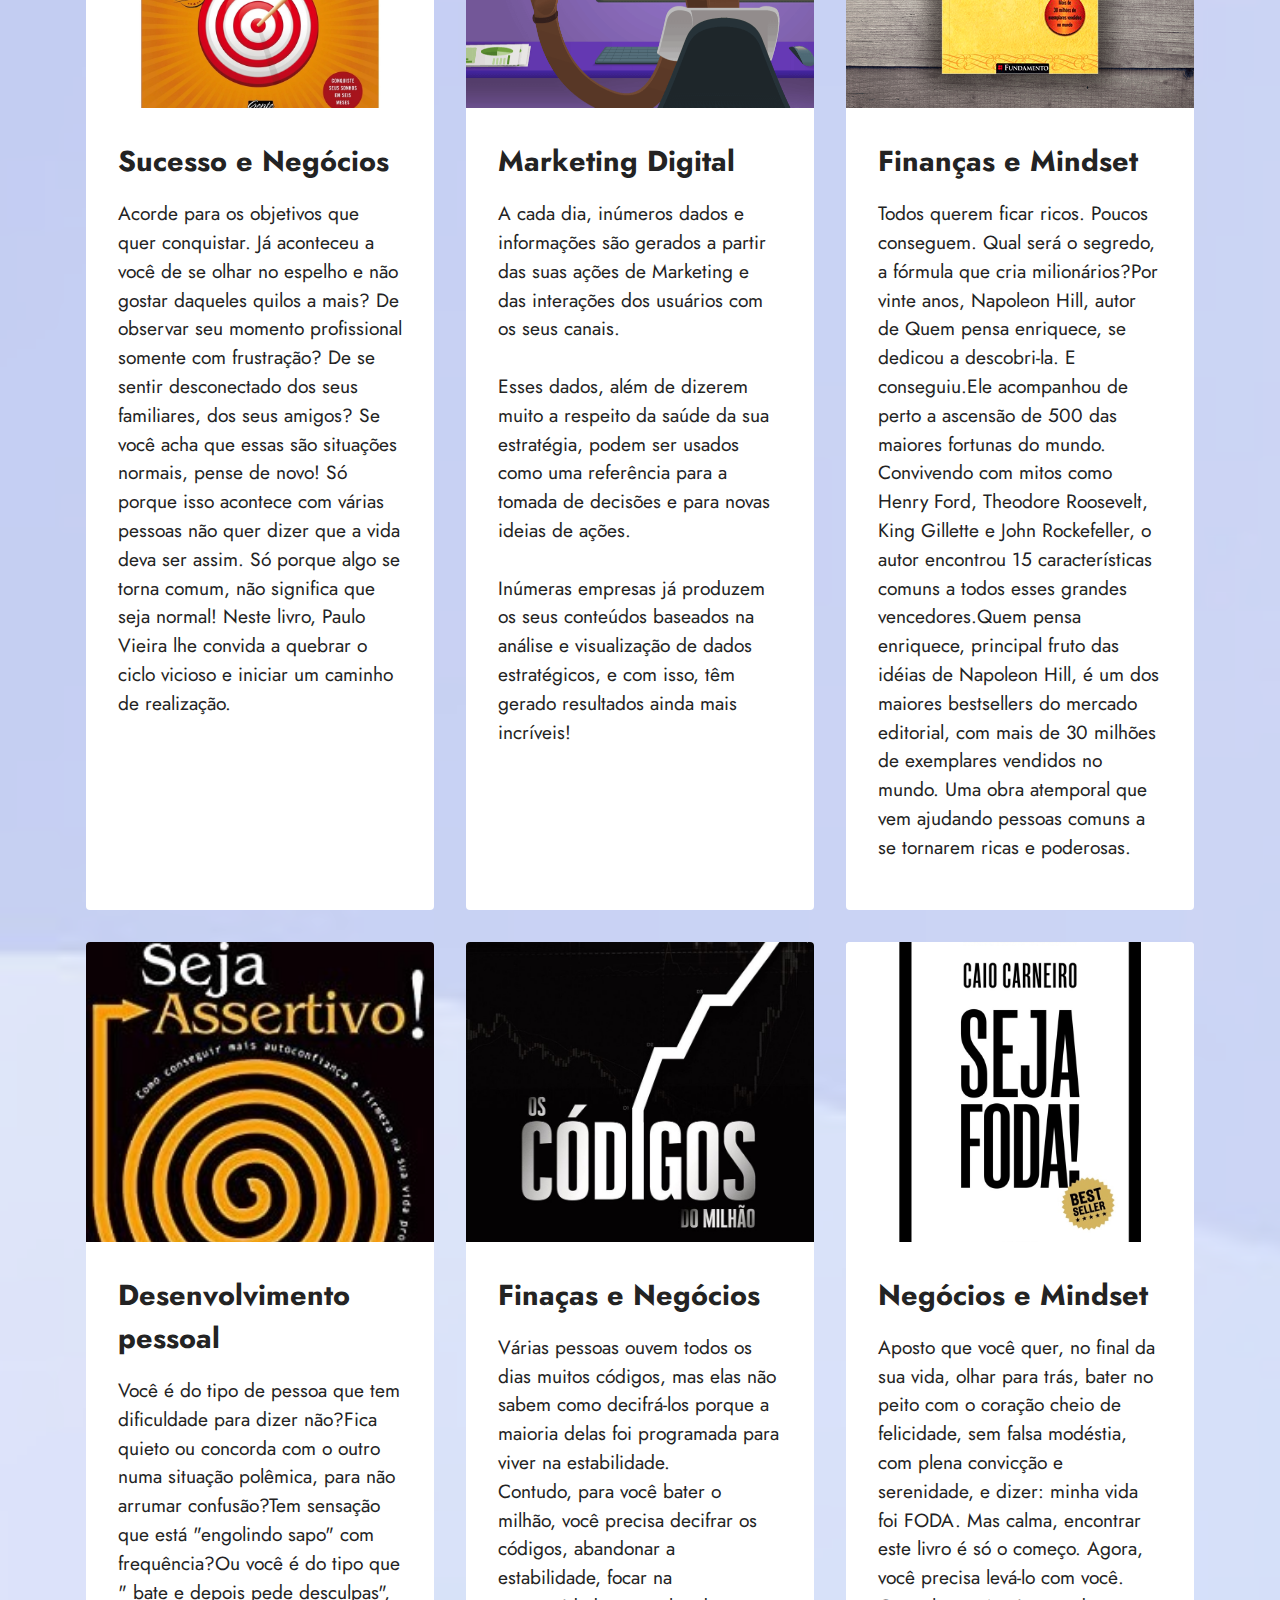
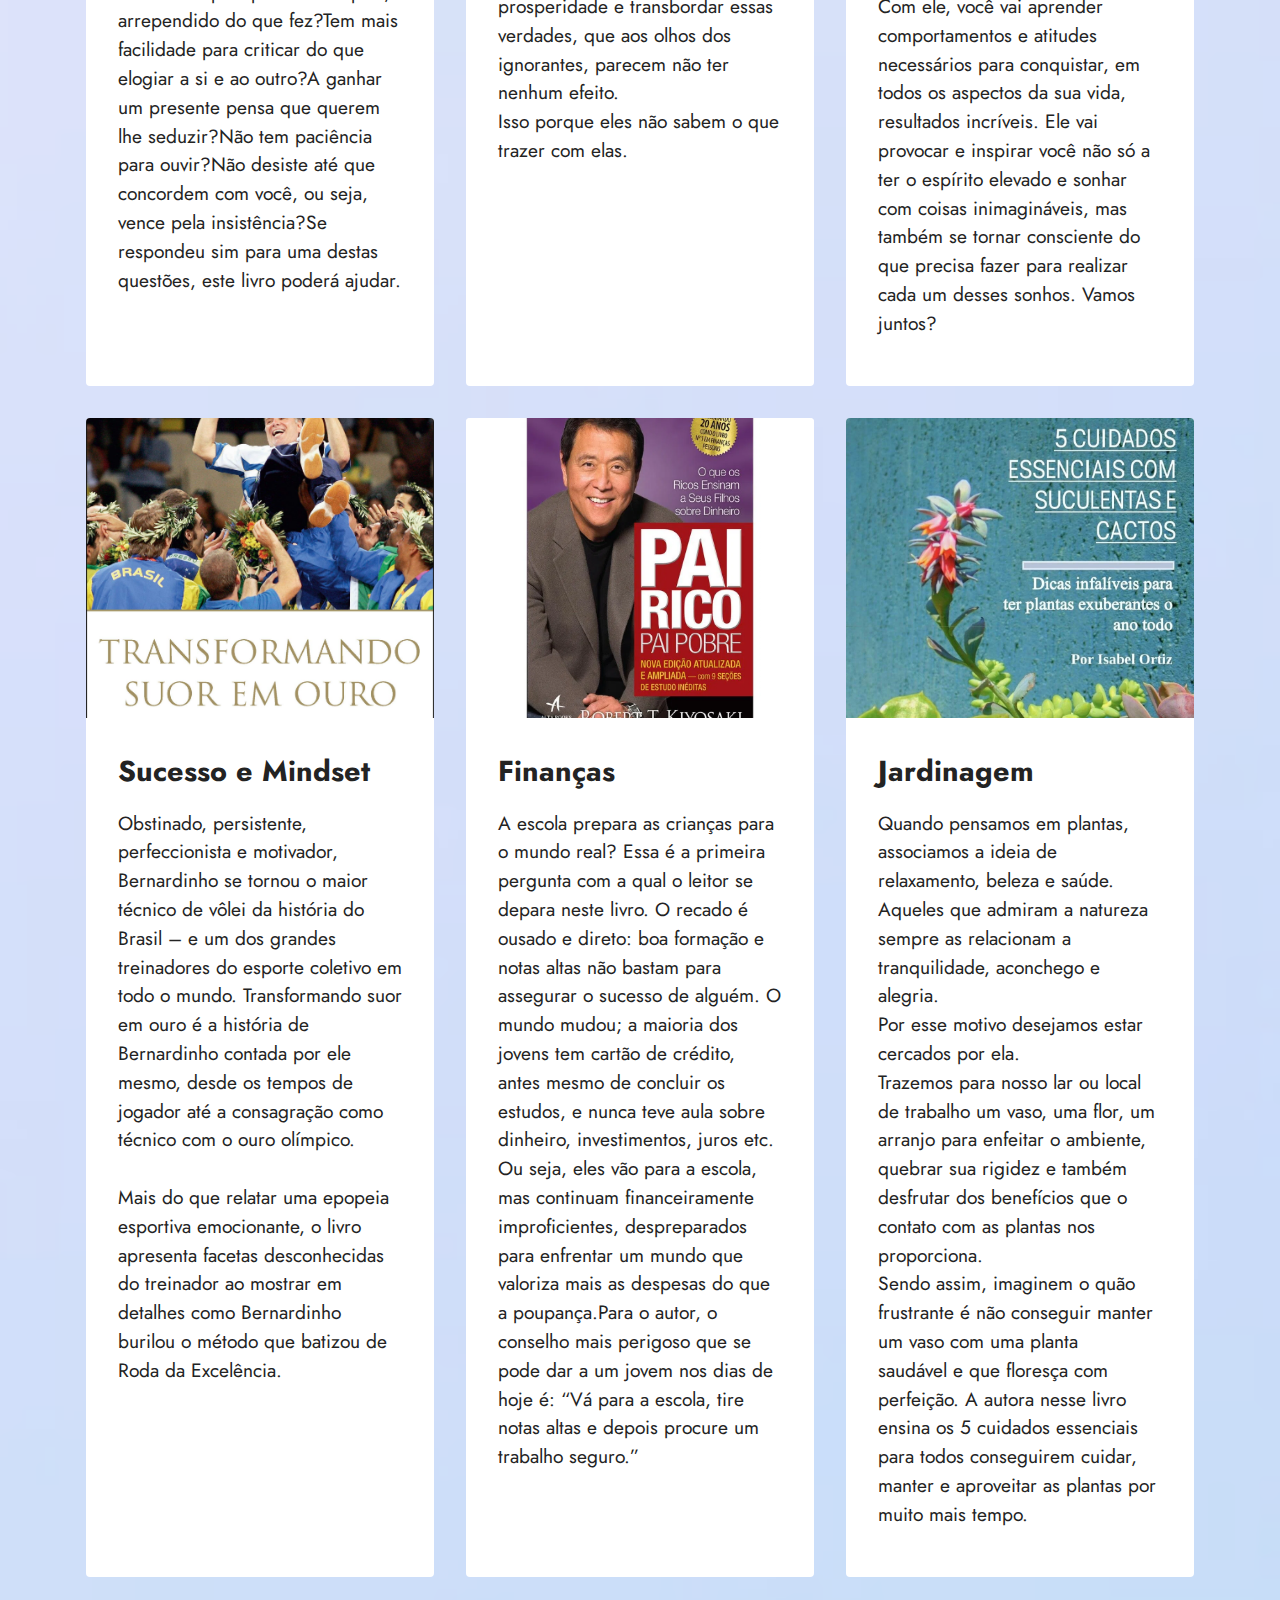
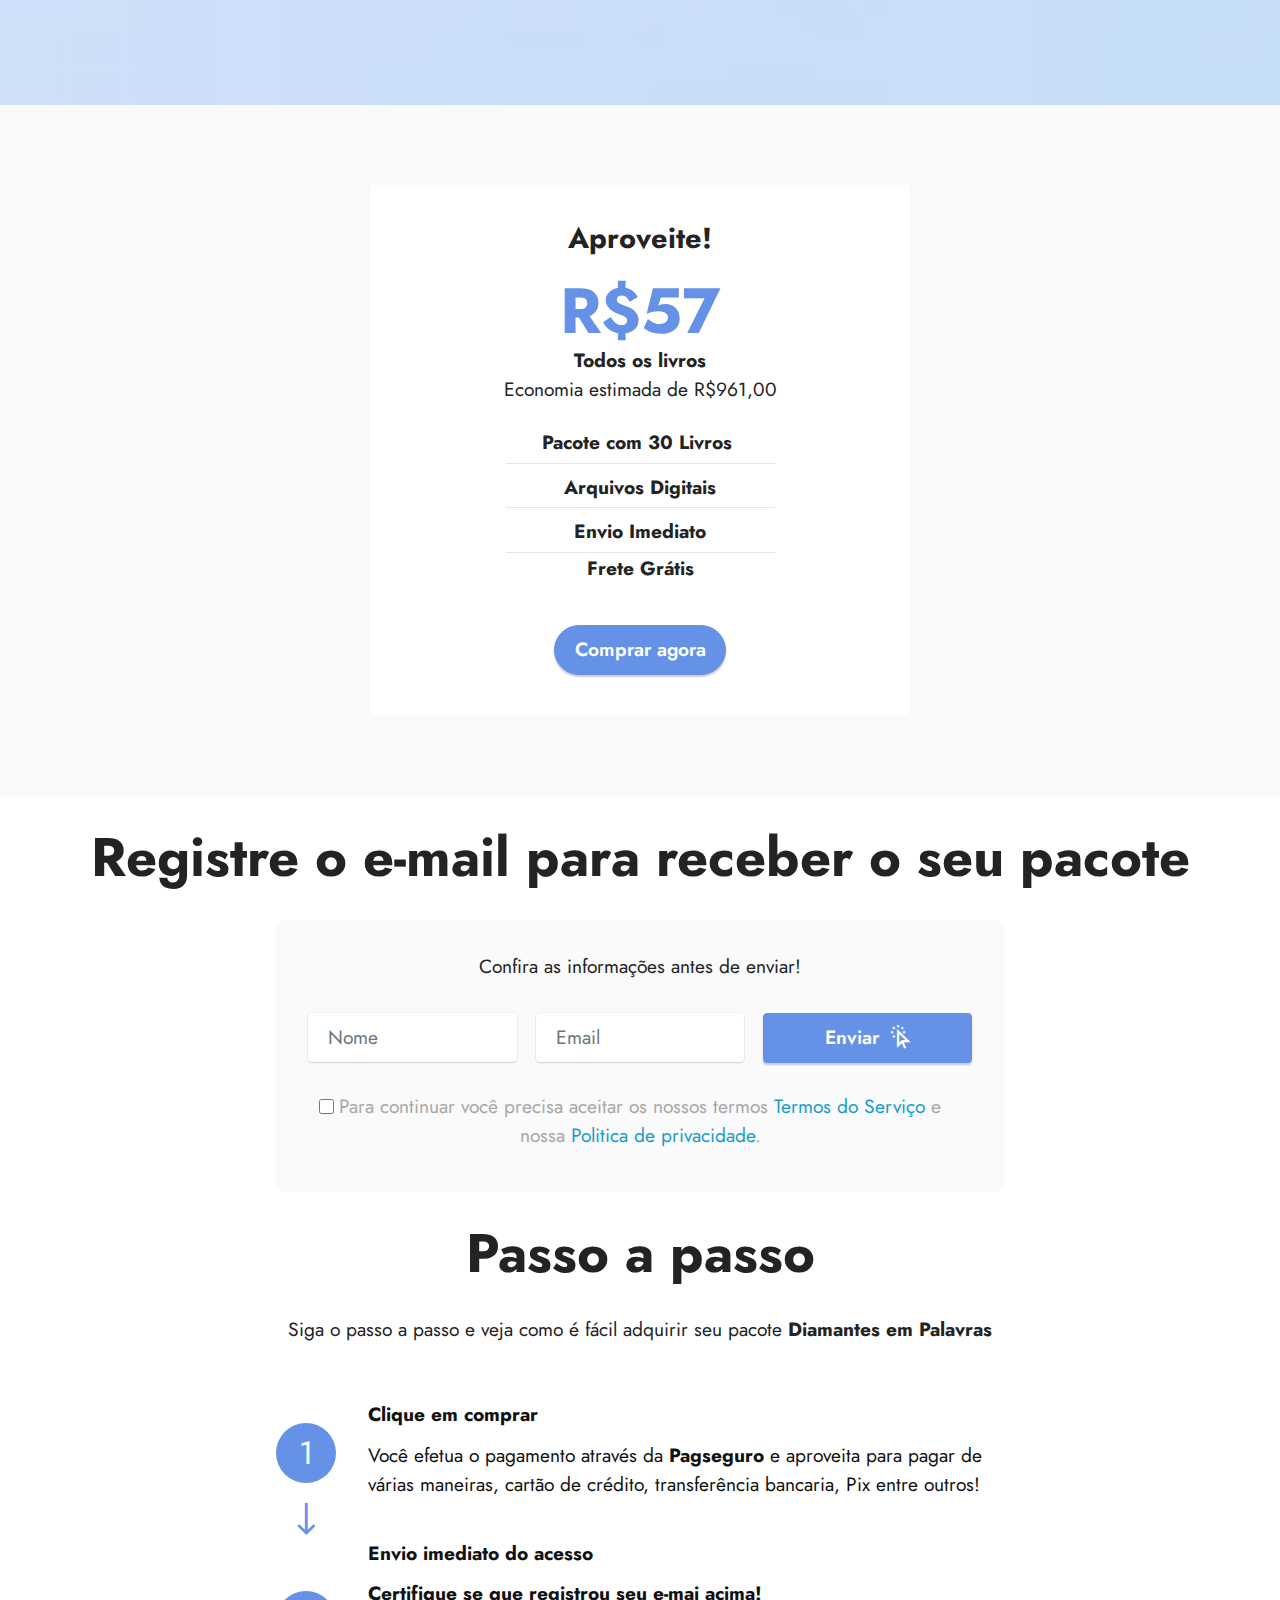
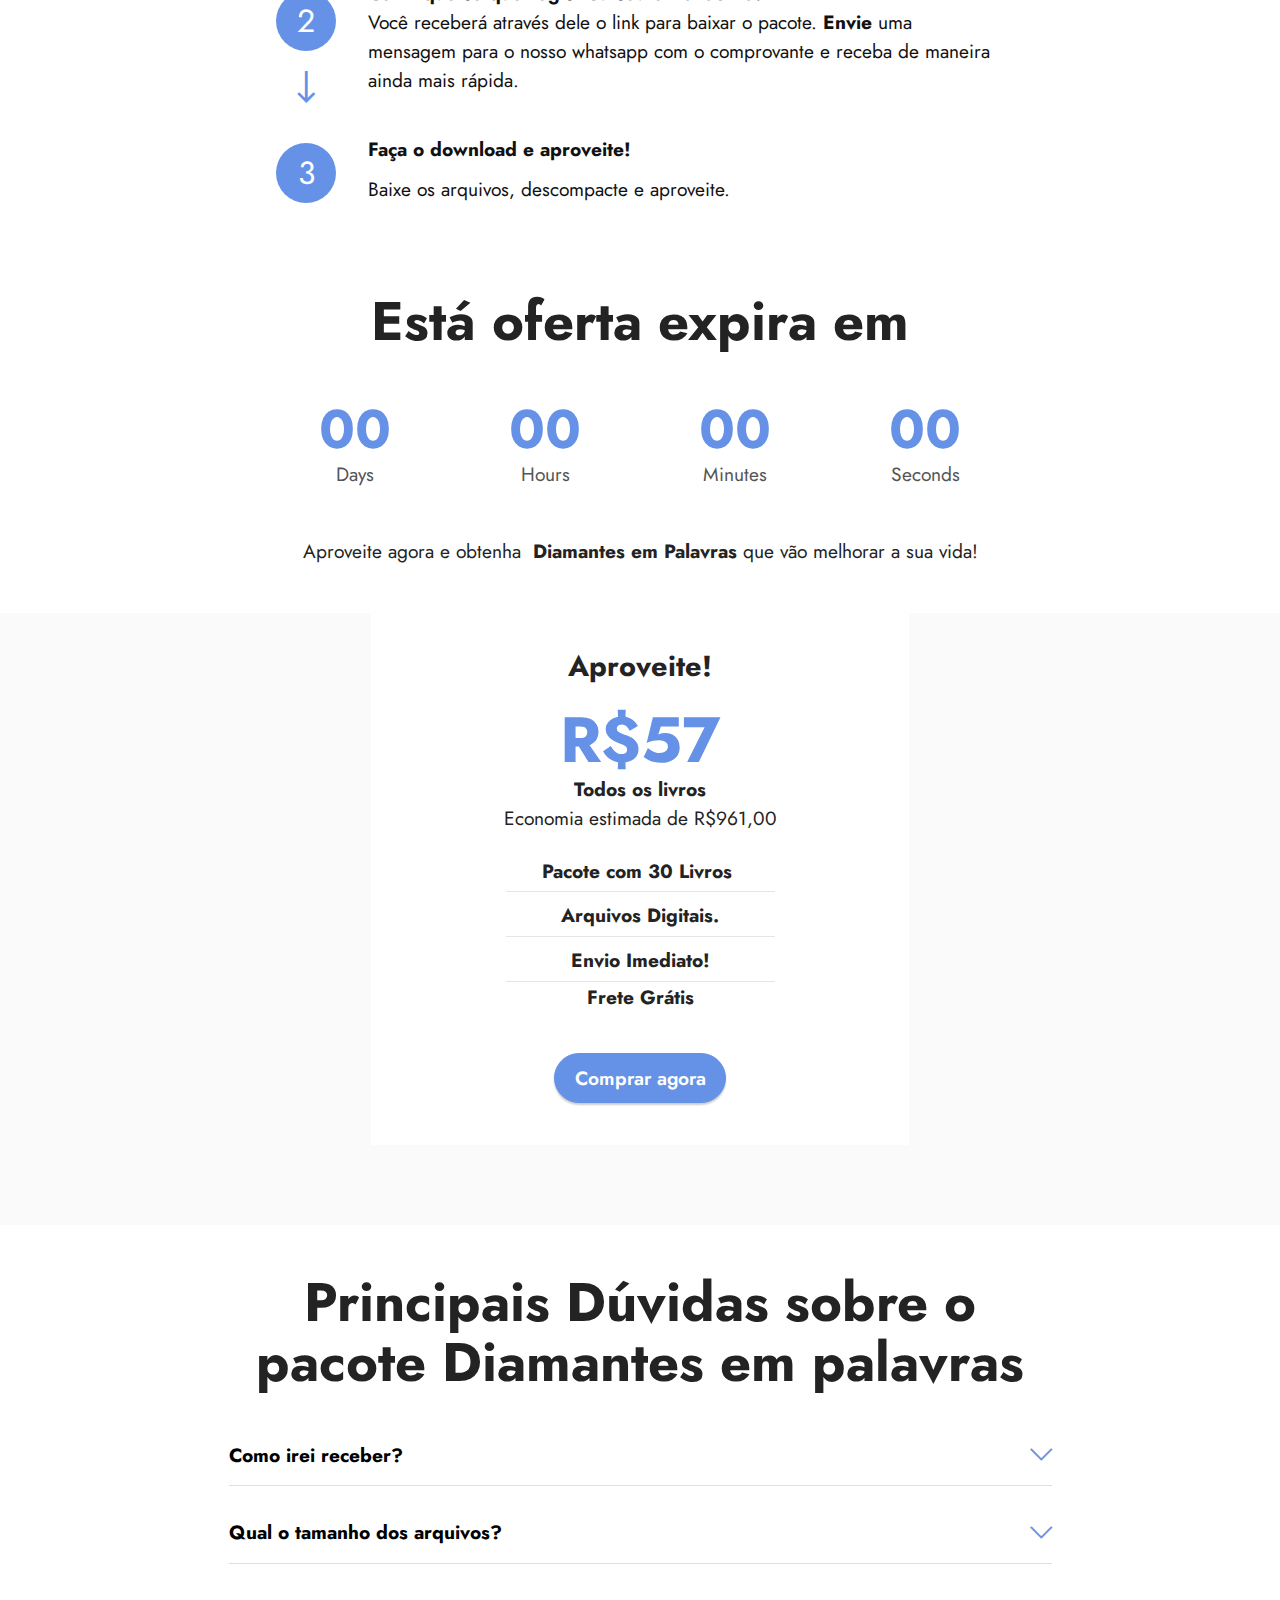
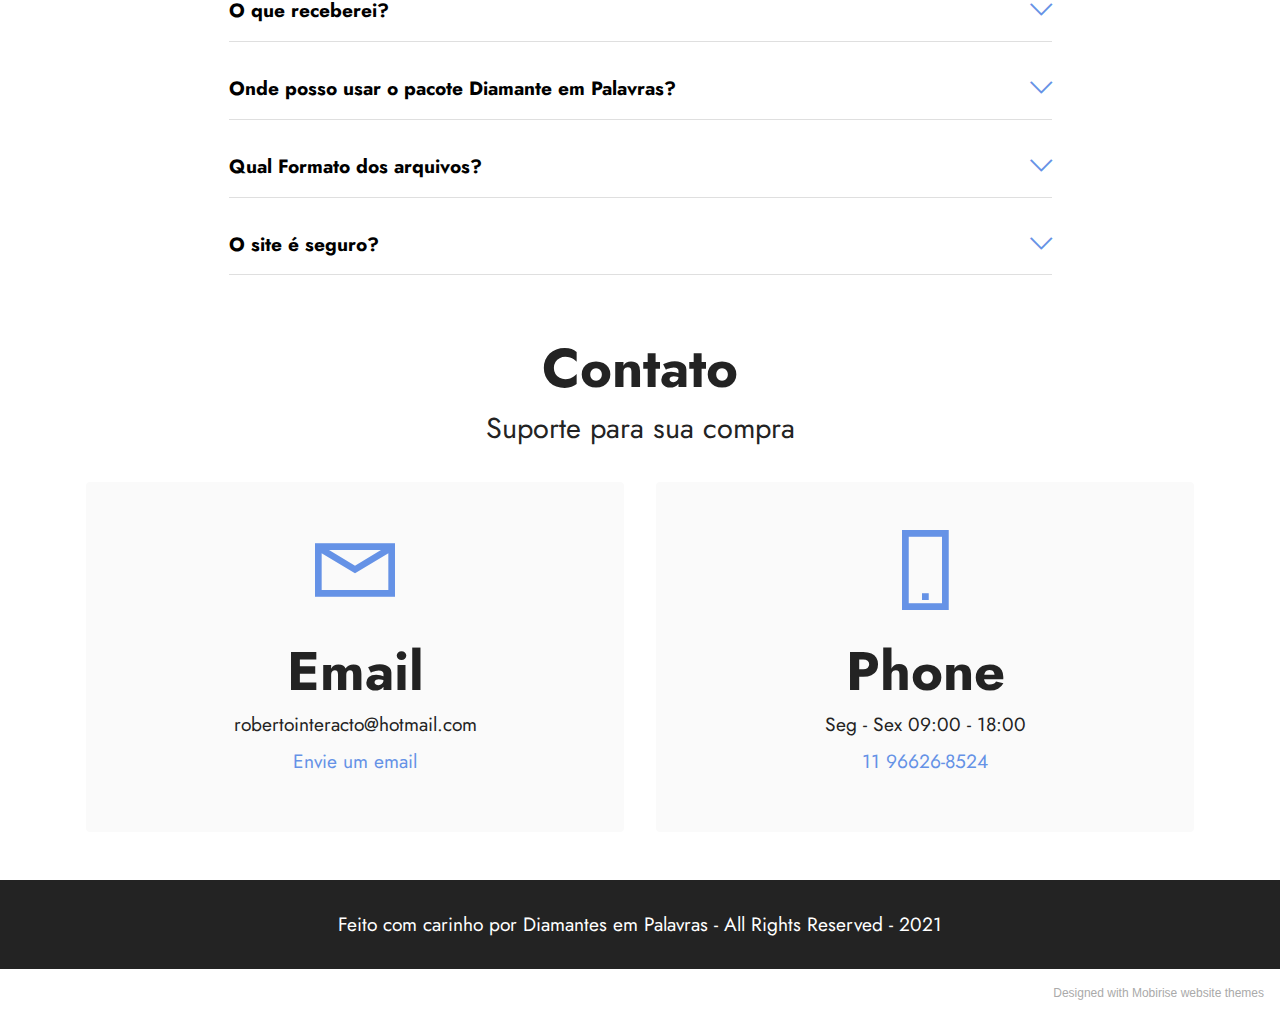
==== commit 2de77100: "create github pages" ====
--- a/page2.html
+++ b/page2.html
@@ -44,7 +44,7 @@
             <div class="navbar-brand">
                 <span class="navbar-logo">
                     <a href="index.html">
-                        <img src="assets/images/diamantes-em-palavras-logo-sem-fundo-letras-pretas.png" alt="livros" style="height: 6.3rem;">
+                        <img src="assets/images/diamantes-em-palavras-logo-sem-fundo-letras-pretas.png" alt="livros" style="height: 4.4rem;">
                     </a>
                 </span>
                 <span class="navbar-caption-wrap"><a class="navbar-caption text-black text-primary display-7" href="#top">Diamantes em Palavras</a></span>
@@ -59,17 +59,8 @@
             </button>
             <div class="collapse navbar-collapse" id="navbarSupportedContent">
                 
-                <div class="icons-menu">
-                    <a class="iconfont-wrapper" href="https://www.facebook.com/Diamantes-em-palavras-103371318523876" target="_blank">
-                        <span class="p-2 mbr-iconfont socicon-facebook socicon" style="color: rgb(68, 121, 217); fill: rgb(68, 121, 217);"></span>
-                    </a>
-                    <a class="iconfont-wrapper" href="https://www.instagram.com/diamantesempalavras/" target="_blank">
-                        <span class="p-2 mbr-iconfont socicon-instagram socicon" style="color: rgb(228, 63, 63); fill: rgb(228, 63, 63);"></span>
-                    </a>
-                    
-                    
-                </div>
-                <div class="navbar-buttons mbr-section-btn"><a class="btn btn-secondary display-4" href="https://wa.me/005511966268564"><span class="socicon socicon-whatsapp mbr-iconfont mbr-iconfont-btn"></span>Whatsapp</a></div>
+                
+                <div class="navbar-buttons mbr-section-btn"><a class="btn btn-secondary display-4" href="https://wa.me/005511976133896"><span class="socicon socicon-whatsapp mbr-iconfont mbr-iconfont-btn"></span>Whatsapp</a></div>
             </div>
         </div>
     </nav>
@@ -530,7 +521,7 @@
         </div>
         <div class="row justify-content-center mt-4">
             <div class="col-lg-8 mx-auto mbr-form" data-form-type="formoid">
-                <form action="https://mobirise.eu/" method="POST" class="mbr-form form-with-styler mx-auto" data-form-title="Form Name"><input type="hidden" name="email" data-form-email="true" value="B9Qm4eBdK2/7D//cvx6qeB480prfOghN9kmx0HftHy7oi/jMB2OSvbACRAPXVy2rpJCtT2/2hJKPixN5vLhLv6vN6yKtpBBBfI1NzxRGSIdVQMHhpbC1qUwTRdP8dLRR">
+                <form action="https://mobirise.eu/" method="POST" class="mbr-form form-with-styler mx-auto" data-form-title="Form Name"><input type="hidden" name="email" data-form-email="true" value="v0uYLPg45IGrG6vROKddDTmeLoLGWoOlNoCOJq6NiTWiQwpFPLpP2eVJ4zDiUx9mLkeYORccVPqIeUlKzikzocjEWTZY4LD1nMN8/knmIy8IomjEuB5qD+N1bVeAXGEs">
                     <div class="row">
                         <div hidden="hidden" data-form-alert="" class="alert alert-success col-12">Obrigado pela sua compra, em breve receberá seu pacote Diamantes em Palavras no email registrado!</div>
                         <div hidden="hidden" data-form-alert-danger="" class="alert alert-danger col-12">Oops...! some problem!</div>
@@ -839,7 +830,7 @@
             </div>
         </div>
     </div>
-</section><section style="background-color: #fff; font-family: -apple-system, BlinkMacSystemFont, 'Segoe UI', 'Roboto', 'Helvetica Neue', Arial, sans-serif; color:#aaa; font-size:12px; padding: 0; align-items: center; display: flex;"><a href="https://mobirise.site/t" style="flex: 1 1; height: 3rem; padding-left: 1rem;"></a><p style="flex: 0 0 auto; margin:0; padding-right:1rem;">Website <a href="https://mobirise.site/f" style="color:#aaa;">was made</a> with Mobirise</p></section><script src="assets/web/assets/jquery/jquery.min.js"></script>  <script src="assets/popper/popper.min.js"></script>  <script src="assets/tether/tether.min.js"></script>  <script src="assets/bootstrap/js/bootstrap.min.js"></script>  <script src="assets/web/assets/cookies-alert-plugin/cookies-alert-core.js"></script>  <script src="assets/web/assets/cookies-alert-plugin/cookies-alert-script.js"></script>  <script src="assets/smoothscroll/smooth-scroll.js"></script>  <script src="assets/dropdown/js/nav-dropdown.js"></script>  <script src="assets/dropdown/js/navbar-dropdown.js"></script>  <script src="assets/touchswipe/jquery.touch-swipe.min.js"></script>  <script src="assets/formstyler/jquery.formstyler.js"></script>  <script src="assets/formstyler/jquery.formstyler.min.js"></script>  <script src="assets/datepicker/jquery.datetimepicker.full.js"></script>  <script src="assets/countdown/jquery.countdown.min.js"></script>  <script src="assets/mbr-switch-arrow/mbr-switch-arrow.js"></script>  <script src="assets/theme/js/script.js"></script>  <script src="assets/formoid/formoid.min.js"></script>  
+</section><section style="background-color: #fff; font-family: -apple-system, BlinkMacSystemFont, 'Segoe UI', 'Roboto', 'Helvetica Neue', Arial, sans-serif; color:#aaa; font-size:12px; padding: 0; align-items: center; display: flex;"><a href="https://mobirise.site/c" style="flex: 1 1; height: 3rem; padding-left: 1rem;"></a><p style="flex: 0 0 auto; margin:0; padding-right:1rem;">Designed with Mobirise <a href="https://mobirise.site/u" style="color:#aaa;">website</a> themes</p></section><script src="assets/web/assets/jquery/jquery.min.js"></script>  <script src="assets/popper/popper.min.js"></script>  <script src="assets/tether/tether.min.js"></script>  <script src="assets/bootstrap/js/bootstrap.min.js"></script>  <script src="assets/web/assets/cookies-alert-plugin/cookies-alert-core.js"></script>  <script src="assets/web/assets/cookies-alert-plugin/cookies-alert-script.js"></script>  <script src="assets/smoothscroll/smooth-scroll.js"></script>  <script src="assets/dropdown/js/nav-dropdown.js"></script>  <script src="assets/dropdown/js/navbar-dropdown.js"></script>  <script src="assets/touchswipe/jquery.touch-swipe.min.js"></script>  <script src="assets/formstyler/jquery.formstyler.js"></script>  <script src="assets/formstyler/jquery.formstyler.min.js"></script>  <script src="assets/datepicker/jquery.datetimepicker.full.js"></script>  <script src="assets/countdown/jquery.countdown.min.js"></script>  <script src="assets/mbr-switch-arrow/mbr-switch-arrow.js"></script>  <script src="assets/theme/js/script.js"></script>  <script src="assets/formoid/formoid.min.js"></script>  
   
   
 <input name="cookieData" type="hidden" data-cookie-customDialogSelector='null' data-cookie-colorText='#424a4d' data-cookie-colorBg='rgba(234, 239, 241, 0.99)' data-cookie-textButton='Aceito' data-cookie-colorButton='' data-cookie-colorLink='#424a4d' data-cookie-underlineLink='true' data-cookie-text="Nós usamos cookies para dar a você uma melhor experiência. Leia nossa <a href='privacy.html'>politica de cookies</a>.">
--- a/assets/mobirise/css/mbr-additional.css
+++ b/assets/mobirise/css/mbr-additional.css
@@ -835,7 +835,7 @@
 }
 @media (min-width: 992px) {
   .cid-st6qBaHiTD .navbar.collapsed.opened:not(.navbar-short) .navbar-collapse {
-    max-height: calc(98.5vh - 6.3rem);
+    max-height: calc(98.5vh - 4.4rem);
   }
 }
 .cid-st6qBaHiTD .navbar.collapsed .dropdown-menu .dropdown-submenu {
@@ -1588,7 +1588,7 @@
 }
 @media (min-width: 992px) {
   .cid-sAWauhNKbC .navbar.collapsed.opened:not(.navbar-short) .navbar-collapse {
-    max-height: calc(98.5vh - 6.3rem);
+    max-height: calc(98.5vh - 4.4rem);
   }
 }
 .cid-sAWauhNKbC .navbar.collapsed .dropdown-menu .dropdown-submenu {
@@ -2111,3 +2111,552 @@
   padding-bottom: 30px;
   background-color: #232323;
 }
+.cid-sDLbBjvlQy {
+  padding-top: 2rem;
+  padding-bottom: 2rem;
+  background-color: #ffffff;
+}
+.cid-sDLbBjvlQy .item {
+  display: flex;
+  align-items: center;
+  margin-bottom: 2rem;
+}
+.cid-sDLbBjvlQy .item:last-child .icon-box:before {
+  display: none;
+}
+.cid-sDLbBjvlQy .item.last .icon-box:before {
+  display: none;
+}
+.cid-sDLbBjvlQy .icon-box {
+  background: #6592e6;
+  width: 60px;
+  min-width: 60px;
+  height: 60px;
+  border-radius: 50%;
+  margin-right: 2rem;
+  display: flex;
+  justify-content: center;
+  align-items: center;
+  position: relative;
+}
+@media (max-width: 768px) {
+  .cid-sDLbBjvlQy .icon-box {
+    margin-right: 1rem;
+  }
+}
+.cid-sDLbBjvlQy .icon-box::before {
+  content: "\e925";
+  font-family: Moririse2 !important;
+  position: absolute;
+  font-size: 32px;
+  left: 50%;
+  top: 120%;
+  color: #6592e6;
+  transform: translate(-50%, 0);
+}
+.cid-sDLbBjvlQy span {
+  font-size: 2rem;
+  color: #ffffff;
+}
+@media (max-width: 991px) {
+  .cid-sDLbBjvlQy .card {
+    margin-bottom: 2rem;
+  }
+  .cid-sDLbBjvlQy .card-wrapper {
+    margin-bottom: 2rem;
+  }
+  .cid-sDLbBjvlQy .icon-box::before {
+    top: 141%;
+  }
+}
+@media (max-width: 768px) {
+  .cid-sDLbBjvlQy .icon-box::before {
+    top: 114%;
+  }
+}
+.cid-sDLbBfdplx {
+  padding-top: 6rem;
+  padding-bottom: 6rem;
+  background-image: url("../../../assets/images/background3.jpg");
+}
+.cid-sDLbBfdplx .mbr-overlay {
+  background: #fafafa;
+  opacity: 0.6;
+}
+.cid-sDLbBfdplx img,
+.cid-sDLbBfdplx .item-img {
+  width: 100%;
+  height: 100%;
+  height: 300px;
+  object-fit: cover;
+}
+.cid-sDLbBfdplx .item:focus,
+.cid-sDLbBfdplx span:focus {
+  outline: none;
+}
+.cid-sDLbBfdplx .item {
+  cursor: pointer;
+  margin-bottom: 2rem;
+}
+.cid-sDLbBfdplx .item-wrapper {
+  position: relative;
+  border-radius: 4px;
+  background: #ffffff;
+  height: 100%;
+  display: flex;
+  flex-flow: column nowrap;
+}
+@media (min-width: 992px) {
+  .cid-sDLbBfdplx .item-wrapper .item-content {
+    padding: 2rem;
+  }
+}
+@media (max-width: 991px) {
+  .cid-sDLbBfdplx .item-wrapper .item-content {
+    padding: 1rem;
+  }
+}
+.cid-sDLbBfdplx .mbr-section-btn {
+  margin-top: auto !important;
+}
+.cid-sDLbBfdplx .mbr-section-title {
+  color: #232323;
+}
+.cid-sDLbBfdplx .mbr-text,
+.cid-sDLbBfdplx .mbr-section-btn {
+  text-align: left;
+}
+.cid-sDLbBfdplx .item-title {
+  text-align: left;
+}
+.cid-sDLbBfdplx .item-subtitle {
+  text-align: left;
+  color: #bbbbbb;
+}
+.cid-sDLbBi8OVV {
+  z-index: 1000;
+  width: 100%;
+  position: relative;
+  min-height: 60px;
+}
+.cid-sDLbBi8OVV nav.navbar {
+  position: fixed;
+}
+.cid-sDLbBi8OVV .dropdown-item:before {
+  font-family: Moririse2 !important;
+  content: "\e966";
+  display: inline-block;
+  width: 0;
+  position: absolute;
+  left: 1rem;
+  top: 0.5rem;
+  margin-right: 0.5rem;
+  line-height: 1;
+  font-size: inherit;
+  vertical-align: middle;
+  text-align: center;
+  overflow: hidden;
+  transform: scale(0, 1);
+  transition: all 0.25s ease-in-out;
+}
+.cid-sDLbBi8OVV .dropdown-menu {
+  padding: 0;
+  border-radius: 4px;
+  box-shadow: 0 1px 3px 0 rgba(0, 0, 0, 0.1);
+}
+.cid-sDLbBi8OVV .dropdown-item {
+  border-bottom: 1px solid #e6e6e6;
+}
+.cid-sDLbBi8OVV .dropdown-item:hover,
+.cid-sDLbBi8OVV .dropdown-item:focus {
+  background: #6592e6 !important;
+  color: white !important;
+}
+.cid-sDLbBi8OVV .dropdown-item:first-child {
+  border-top-left-radius: 4px;
+  border-top-right-radius: 4px;
+}
+.cid-sDLbBi8OVV .dropdown-item:last-child {
+  border-bottom: none;
+  border-bottom-left-radius: 4px;
+  border-bottom-right-radius: 4px;
+}
+.cid-sDLbBi8OVV .nav-dropdown .link {
+  padding: 0 0.3em !important;
+  margin: 0.667em 1em !important;
+}
+.cid-sDLbBi8OVV .nav-dropdown .link.dropdown-toggle::after {
+  margin-left: 0.5rem;
+  margin-top: 0.2rem;
+}
+.cid-sDLbBi8OVV .nav-link {
+  position: relative;
+}
+.cid-sDLbBi8OVV .container {
+  display: flex;
+  margin: auto;
+}
+.cid-sDLbBi8OVV .iconfont-wrapper {
+  color: #000000 !important;
+  font-size: 1.5rem;
+  padding-right: 0.5rem;
+}
+.cid-sDLbBi8OVV .dropdown-menu,
+.cid-sDLbBi8OVV .navbar.opened {
+  background: #ffffff !important;
+}
+.cid-sDLbBi8OVV .nav-item:focus,
+.cid-sDLbBi8OVV .nav-link:focus {
+  outline: none;
+}
+.cid-sDLbBi8OVV .dropdown .dropdown-menu .dropdown-item {
+  width: auto;
+  transition: all 0.25s ease-in-out;
+}
+.cid-sDLbBi8OVV .dropdown .dropdown-menu .dropdown-item::after {
+  right: 0.5rem;
+}
+.cid-sDLbBi8OVV .dropdown .dropdown-menu .dropdown-item .mbr-iconfont {
+  margin-right: 0.5rem;
+  vertical-align: sub;
+}
+.cid-sDLbBi8OVV .dropdown .dropdown-menu .dropdown-item .mbr-iconfont:before {
+  display: inline-block;
+  transform: scale(1, 1);
+  transition: all 0.25s ease-in-out;
+}
+.cid-sDLbBi8OVV .collapsed .dropdown-menu .dropdown-item:before {
+  display: none;
+}
+.cid-sDLbBi8OVV .collapsed .dropdown .dropdown-menu .dropdown-item {
+  padding: 0.235em 1.5em 0.235em 1.5em !important;
+  transition: none;
+  margin: 0 !important;
+}
+.cid-sDLbBi8OVV .navbar {
+  min-height: 70px;
+  transition: all 0.3s;
+  border-bottom: 1px solid transparent;
+  box-shadow: 0 1px 3px 0 rgba(0, 0, 0, 0.1);
+  background: #ffffff;
+}
+.cid-sDLbBi8OVV .navbar.opened {
+  transition: all 0.3s;
+}
+.cid-sDLbBi8OVV .navbar .dropdown-item {
+  padding: 0.5rem 1.8rem;
+}
+.cid-sDLbBi8OVV .navbar .navbar-logo img {
+  width: auto;
+}
+.cid-sDLbBi8OVV .navbar .navbar-collapse {
+  justify-content: flex-end;
+  z-index: 1;
+}
+.cid-sDLbBi8OVV .navbar.collapsed {
+  justify-content: center;
+}
+.cid-sDLbBi8OVV .navbar.collapsed .nav-item .nav-link::before {
+  display: none;
+}
+.cid-sDLbBi8OVV .navbar.collapsed.opened .dropdown-menu {
+  top: 0;
+}
+@media (min-width: 992px) {
+  .cid-sDLbBi8OVV .navbar.collapsed.opened:not(.navbar-short) .navbar-collapse {
+    max-height: calc(98.5vh - 4.4rem);
+  }
+}
+.cid-sDLbBi8OVV .navbar.collapsed .dropdown-menu .dropdown-submenu {
+  left: 0 !important;
+}
+.cid-sDLbBi8OVV .navbar.collapsed .dropdown-menu .dropdown-item:after {
+  right: auto;
+}
+.cid-sDLbBi8OVV .navbar.collapsed .dropdown-menu .dropdown-toggle[data-toggle="dropdown-submenu"]:after {
+  margin-left: 0.5rem;
+  margin-top: 0.2rem;
+  border-top: 0.35em solid;
+  border-right: 0.35em solid transparent;
+  border-left: 0.35em solid transparent;
+  border-bottom: 0;
+  top: 41%;
+}
+.cid-sDLbBi8OVV .navbar.collapsed ul.navbar-nav li {
+  margin: auto;
+}
+.cid-sDLbBi8OVV .navbar.collapsed .dropdown-menu .dropdown-item {
+  padding: 0.25rem 1.5rem;
+  text-align: center;
+}
+.cid-sDLbBi8OVV .navbar.collapsed .icons-menu {
+  padding-left: 0;
+  padding-right: 0;
+  padding-top: 0.5rem;
+  padding-bottom: 0.5rem;
+}
+@media (max-width: 991px) {
+  .cid-sDLbBi8OVV .navbar .nav-item .nav-link::before {
+    display: none;
+  }
+  .cid-sDLbBi8OVV .navbar.opened .dropdown-menu {
+    top: 0;
+  }
+  .cid-sDLbBi8OVV .navbar .dropdown-menu .dropdown-submenu {
+    left: 0 !important;
+  }
+  .cid-sDLbBi8OVV .navbar .dropdown-menu .dropdown-item:after {
+    right: auto;
+  }
+  .cid-sDLbBi8OVV .navbar .dropdown-menu .dropdown-toggle[data-toggle="dropdown-submenu"]:after {
+    margin-left: 0.5rem;
+    margin-top: 0.2rem;
+    border-top: 0.35em solid;
+    border-right: 0.35em solid transparent;
+    border-left: 0.35em solid transparent;
+    border-bottom: 0;
+    top: 40%;
+  }
+  .cid-sDLbBi8OVV .navbar .navbar-logo img {
+    height: 3rem !important;
+  }
+  .cid-sDLbBi8OVV .navbar ul.navbar-nav li {
+    margin: auto;
+  }
+  .cid-sDLbBi8OVV .navbar .dropdown-menu .dropdown-item {
+    padding: 0.25rem 1.5rem !important;
+    text-align: center;
+  }
+  .cid-sDLbBi8OVV .navbar .navbar-brand {
+    flex-shrink: initial;
+    flex-basis: auto;
+    word-break: break-word;
+    padding-right: 2rem;
+  }
+  .cid-sDLbBi8OVV .navbar .navbar-toggler {
+    flex-basis: auto;
+  }
+  .cid-sDLbBi8OVV .navbar .icons-menu {
+    padding-left: 0;
+    padding-top: 0.5rem;
+    padding-bottom: 0.5rem;
+  }
+}
+.cid-sDLbBi8OVV .navbar.navbar-short {
+  min-height: 60px;
+}
+.cid-sDLbBi8OVV .navbar.navbar-short .navbar-logo img {
+  height: 2.5rem !important;
+}
+.cid-sDLbBi8OVV .navbar.navbar-short .navbar-brand {
+  min-height: 60px;
+  padding: 0;
+}
+.cid-sDLbBi8OVV .navbar-brand {
+  min-height: 70px;
+  flex-shrink: 0;
+  align-items: center;
+  margin-right: 0;
+  padding: 10px 0;
+  transition: all 0.3s;
+  word-break: break-word;
+  z-index: 1;
+}
+.cid-sDLbBi8OVV .navbar-brand .navbar-caption {
+  line-height: inherit !important;
+}
+.cid-sDLbBi8OVV .navbar-brand .navbar-logo a {
+  outline: none;
+}
+.cid-sDLbBi8OVV .dropdown-item.active,
+.cid-sDLbBi8OVV .dropdown-item:active {
+  background-color: transparent;
+}
+.cid-sDLbBi8OVV .navbar-expand-lg .navbar-nav .nav-link {
+  padding: 0;
+}
+.cid-sDLbBi8OVV .nav-dropdown .link.dropdown-toggle {
+  margin-right: 1.667em;
+}
+.cid-sDLbBi8OVV .nav-dropdown .link.dropdown-toggle[aria-expanded="true"] {
+  margin-right: 0;
+  padding: 0.667em 1.667em;
+}
+.cid-sDLbBi8OVV .navbar.navbar-expand-lg .dropdown .dropdown-menu {
+  background: #ffffff;
+}
+.cid-sDLbBi8OVV .navbar.navbar-expand-lg .dropdown .dropdown-menu .dropdown-submenu {
+  margin: 0;
+  left: 100%;
+}
+.cid-sDLbBi8OVV .navbar .dropdown.open > .dropdown-menu {
+  display: block;
+}
+.cid-sDLbBi8OVV ul.navbar-nav {
+  flex-wrap: wrap;
+}
+.cid-sDLbBi8OVV .navbar-buttons {
+  text-align: center;
+  min-width: 170px;
+}
+.cid-sDLbBi8OVV button.navbar-toggler {
+  outline: none;
+  width: 31px;
+  height: 20px;
+  cursor: pointer;
+  transition: all 0.2s;
+  position: relative;
+  align-self: center;
+}
+.cid-sDLbBi8OVV button.navbar-toggler .hamburger span {
+  position: absolute;
+  right: 0;
+  width: 30px;
+  height: 2px;
+  border-right: 5px;
+  background-color: #000000;
+}
+.cid-sDLbBi8OVV button.navbar-toggler .hamburger span:nth-child(1) {
+  top: 0;
+  transition: all 0.2s;
+}
+.cid-sDLbBi8OVV button.navbar-toggler .hamburger span:nth-child(2) {
+  top: 8px;
+  transition: all 0.15s;
+}
+.cid-sDLbBi8OVV button.navbar-toggler .hamburger span:nth-child(3) {
+  top: 8px;
+  transition: all 0.15s;
+}
+.cid-sDLbBi8OVV button.navbar-toggler .hamburger span:nth-child(4) {
+  top: 16px;
+  transition: all 0.2s;
+}
+.cid-sDLbBi8OVV nav.opened .hamburger span:nth-child(1) {
+  top: 8px;
+  width: 0;
+  opacity: 0;
+  right: 50%;
+  transition: all 0.2s;
+}
+.cid-sDLbBi8OVV nav.opened .hamburger span:nth-child(2) {
+  transform: rotate(45deg);
+  transition: all 0.25s;
+}
+.cid-sDLbBi8OVV nav.opened .hamburger span:nth-child(3) {
+  transform: rotate(-45deg);
+  transition: all 0.25s;
+}
+.cid-sDLbBi8OVV nav.opened .hamburger span:nth-child(4) {
+  top: 8px;
+  width: 0;
+  opacity: 0;
+  right: 50%;
+  transition: all 0.2s;
+}
+.cid-sDLbBi8OVV .navbar-dropdown {
+  padding: 0 1rem;
+  position: fixed;
+}
+.cid-sDLbBi8OVV a.nav-link {
+  display: flex;
+  align-items: center;
+  justify-content: center;
+}
+.cid-sDLbBi8OVV .icons-menu {
+  flex-wrap: nowrap;
+  display: flex;
+  justify-content: center;
+  padding-left: 1rem;
+  padding-right: 1rem;
+  padding-top: 0.3rem;
+  text-align: center;
+}
+@media screen and (-ms-high-contrast: active), (-ms-high-contrast: none) {
+  .cid-sDLbBi8OVV .navbar {
+    height: 70px;
+  }
+  .cid-sDLbBi8OVV .navbar.opened {
+    height: auto;
+  }
+  .cid-sDLbBi8OVV .nav-item .nav-link:hover::before {
+    width: 175%;
+    max-width: calc(100% + 2rem);
+    left: -1rem;
+  }
+}
+.cid-sDLfcXDcEU {
+  padding-top: 6rem;
+  padding-bottom: 6rem;
+  background-color: #ffb5b5;
+}
+.cid-sDLfcXDcEU .row {
+  align-items: center;
+}
+@media (max-width: 991px) {
+  .cid-sDLfcXDcEU .image-wrapper {
+    padding: 1rem;
+  }
+}
+@media (min-width: 992px) {
+  .cid-sDLfcXDcEU .text-wrapper {
+    padding: 0 2rem;
+  }
+}
+.cid-sDLbBkg5gA {
+  padding-top: 1rem;
+  padding-bottom: 0rem;
+  background-color: #ffffff;
+}
+.cid-sDLbBkg5gA .number-wrap {
+  color: #555555;
+  text-align: center;
+}
+.cid-sDLbBkg5gA .number {
+  color: #6592e6;
+}
+.cid-sDLbBkg5gA .period {
+  display: block;
+}
+.cid-sDLbBkg5gA .dot {
+  display: none;
+}
+@media (max-width: 767px) {
+  .cid-sDLbBkg5gA .period {
+    font-size: 0.8rem;
+  }
+}
+.cid-sDLbBkg5gA .btn {
+  height: 100%;
+  margin: 0;
+}
+.cid-sDLbBkg5gA .mbr-section-btn {
+  margin-bottom: 1.2rem;
+}
+.cid-sDLbBkg5gA .icons-menu .soc-item {
+  padding-left: 8px;
+  padding-right: 8px;
+}
+.cid-sDLbBkg5gA .icons-menu .soc-item .mbr-iconfont {
+  font-size: 2rem;
+  display: flex;
+  border-radius: 50%;
+  text-align: center;
+  color: #6592e6;
+  border: 2px solid #6592e6;
+  justify-content: center;
+  align-content: center;
+  transition: all 0.3s;
+}
+.cid-sDLbBkg5gA .icons-menu .soc-item .mbr-iconfont:before {
+  padding: 0.6rem;
+}
+.cid-sDLbBkg5gA .icons-menu .soc-item .mbr-iconfont:hover {
+  background-color: #6592e6;
+  color: #ffffff;
+}
+.cid-sDLbBn0NMS {
+  padding-top: 30px;
+  padding-bottom: 30px;
+  background-color: #232323;
+}
--- a/assets/mobirise/css/mbr-additional.css
+++ b/assets/mobirise/css/mbr-additional.css
@@ -835,7 +835,7 @@
 }
 @media (min-width: 992px) {
   .cid-st6qBaHiTD .navbar.collapsed.opened:not(.navbar-short) .navbar-collapse {
-    max-height: calc(98.5vh - 6.3rem);
+    max-height: calc(98.5vh - 4.4rem);
   }
 }
 .cid-st6qBaHiTD .navbar.collapsed .dropdown-menu .dropdown-submenu {
@@ -1588,7 +1588,7 @@
 }
 @media (min-width: 992px) {
   .cid-sAWauhNKbC .navbar.collapsed.opened:not(.navbar-short) .navbar-collapse {
-    max-height: calc(98.5vh - 6.3rem);
+    max-height: calc(98.5vh - 4.4rem);
   }
 }
 .cid-sAWauhNKbC .navbar.collapsed .dropdown-menu .dropdown-submenu {
@@ -2111,3 +2111,552 @@
   padding-bottom: 30px;
   background-color: #232323;
 }
+.cid-sDLbBjvlQy {
+  padding-top: 2rem;
+  padding-bottom: 2rem;
+  background-color: #ffffff;
+}
+.cid-sDLbBjvlQy .item {
+  display: flex;
+  align-items: center;
+  margin-bottom: 2rem;
+}
+.cid-sDLbBjvlQy .item:last-child .icon-box:before {
+  display: none;
+}
+.cid-sDLbBjvlQy .item.last .icon-box:before {
+  display: none;
+}
+.cid-sDLbBjvlQy .icon-box {
+  background: #6592e6;
+  width: 60px;
+  min-width: 60px;
+  height: 60px;
+  border-radius: 50%;
+  margin-right: 2rem;
+  display: flex;
+  justify-content: center;
+  align-items: center;
+  position: relative;
+}
+@media (max-width: 768px) {
+  .cid-sDLbBjvlQy .icon-box {
+    margin-right: 1rem;
+  }
+}
+.cid-sDLbBjvlQy .icon-box::before {
+  content: "\e925";
+  font-family: Moririse2 !important;
+  position: absolute;
+  font-size: 32px;
+  left: 50%;
+  top: 120%;
+  color: #6592e6;
+  transform: translate(-50%, 0);
+}
+.cid-sDLbBjvlQy span {
+  font-size: 2rem;
+  color: #ffffff;
+}
+@media (max-width: 991px) {
+  .cid-sDLbBjvlQy .card {
+    margin-bottom: 2rem;
+  }
+  .cid-sDLbBjvlQy .card-wrapper {
+    margin-bottom: 2rem;
+  }
+  .cid-sDLbBjvlQy .icon-box::before {
+    top: 141%;
+  }
+}
+@media (max-width: 768px) {
+  .cid-sDLbBjvlQy .icon-box::before {
+    top: 114%;
+  }
+}
+.cid-sDLbBfdplx {
+  padding-top: 6rem;
+  padding-bottom: 6rem;
+  background-image: url("../../../assets/images/background3.jpg");
+}
+.cid-sDLbBfdplx .mbr-overlay {
+  background: #fafafa;
+  opacity: 0.6;
+}
+.cid-sDLbBfdplx img,
+.cid-sDLbBfdplx .item-img {
+  width: 100%;
+  height: 100%;
+  height: 300px;
+  object-fit: cover;
+}
+.cid-sDLbBfdplx .item:focus,
+.cid-sDLbBfdplx span:focus {
+  outline: none;
+}
+.cid-sDLbBfdplx .item {
+  cursor: pointer;
+  margin-bottom: 2rem;
+}
+.cid-sDLbBfdplx .item-wrapper {
+  position: relative;
+  border-radius: 4px;
+  background: #ffffff;
+  height: 100%;
+  display: flex;
+  flex-flow: column nowrap;
+}
+@media (min-width: 992px) {
+  .cid-sDLbBfdplx .item-wrapper .item-content {
+    padding: 2rem;
+  }
+}
+@media (max-width: 991px) {
+  .cid-sDLbBfdplx .item-wrapper .item-content {
+    padding: 1rem;
+  }
+}
+.cid-sDLbBfdplx .mbr-section-btn {
+  margin-top: auto !important;
+}
+.cid-sDLbBfdplx .mbr-section-title {
+  color: #232323;
+}
+.cid-sDLbBfdplx .mbr-text,
+.cid-sDLbBfdplx .mbr-section-btn {
+  text-align: left;
+}
+.cid-sDLbBfdplx .item-title {
+  text-align: left;
+}
+.cid-sDLbBfdplx .item-subtitle {
+  text-align: left;
+  color: #bbbbbb;
+}
+.cid-sDLbBi8OVV {
+  z-index: 1000;
+  width: 100%;
+  position: relative;
+  min-height: 60px;
+}
+.cid-sDLbBi8OVV nav.navbar {
+  position: fixed;
+}
+.cid-sDLbBi8OVV .dropdown-item:before {
+  font-family: Moririse2 !important;
+  content: "\e966";
+  display: inline-block;
+  width: 0;
+  position: absolute;
+  left: 1rem;
+  top: 0.5rem;
+  margin-right: 0.5rem;
+  line-height: 1;
+  font-size: inherit;
+  vertical-align: middle;
+  text-align: center;
+  overflow: hidden;
+  transform: scale(0, 1);
+  transition: all 0.25s ease-in-out;
+}
+.cid-sDLbBi8OVV .dropdown-menu {
+  padding: 0;
+  border-radius: 4px;
+  box-shadow: 0 1px 3px 0 rgba(0, 0, 0, 0.1);
+}
+.cid-sDLbBi8OVV .dropdown-item {
+  border-bottom: 1px solid #e6e6e6;
+}
+.cid-sDLbBi8OVV .dropdown-item:hover,
+.cid-sDLbBi8OVV .dropdown-item:focus {
+  background: #6592e6 !important;
+  color: white !important;
+}
+.cid-sDLbBi8OVV .dropdown-item:first-child {
+  border-top-left-radius: 4px;
+  border-top-right-radius: 4px;
+}
+.cid-sDLbBi8OVV .dropdown-item:last-child {
+  border-bottom: none;
+  border-bottom-left-radius: 4px;
+  border-bottom-right-radius: 4px;
+}
+.cid-sDLbBi8OVV .nav-dropdown .link {
+  padding: 0 0.3em !important;
+  margin: 0.667em 1em !important;
+}
+.cid-sDLbBi8OVV .nav-dropdown .link.dropdown-toggle::after {
+  margin-left: 0.5rem;
+  margin-top: 0.2rem;
+}
+.cid-sDLbBi8OVV .nav-link {
+  position: relative;
+}
+.cid-sDLbBi8OVV .container {
+  display: flex;
+  margin: auto;
+}
+.cid-sDLbBi8OVV .iconfont-wrapper {
+  color: #000000 !important;
+  font-size: 1.5rem;
+  padding-right: 0.5rem;
+}
+.cid-sDLbBi8OVV .dropdown-menu,
+.cid-sDLbBi8OVV .navbar.opened {
+  background: #ffffff !important;
+}
+.cid-sDLbBi8OVV .nav-item:focus,
+.cid-sDLbBi8OVV .nav-link:focus {
+  outline: none;
+}
+.cid-sDLbBi8OVV .dropdown .dropdown-menu .dropdown-item {
+  width: auto;
+  transition: all 0.25s ease-in-out;
+}
+.cid-sDLbBi8OVV .dropdown .dropdown-menu .dropdown-item::after {
+  right: 0.5rem;
+}
+.cid-sDLbBi8OVV .dropdown .dropdown-menu .dropdown-item .mbr-iconfont {
+  margin-right: 0.5rem;
+  vertical-align: sub;
+}
+.cid-sDLbBi8OVV .dropdown .dropdown-menu .dropdown-item .mbr-iconfont:before {
+  display: inline-block;
+  transform: scale(1, 1);
+  transition: all 0.25s ease-in-out;
+}
+.cid-sDLbBi8OVV .collapsed .dropdown-menu .dropdown-item:before {
+  display: none;
+}
+.cid-sDLbBi8OVV .collapsed .dropdown .dropdown-menu .dropdown-item {
+  padding: 0.235em 1.5em 0.235em 1.5em !important;
+  transition: none;
+  margin: 0 !important;
+}
+.cid-sDLbBi8OVV .navbar {
+  min-height: 70px;
+  transition: all 0.3s;
+  border-bottom: 1px solid transparent;
+  box-shadow: 0 1px 3px 0 rgba(0, 0, 0, 0.1);
+  background: #ffffff;
+}
+.cid-sDLbBi8OVV .navbar.opened {
+  transition: all 0.3s;
+}
+.cid-sDLbBi8OVV .navbar .dropdown-item {
+  padding: 0.5rem 1.8rem;
+}
+.cid-sDLbBi8OVV .navbar .navbar-logo img {
+  width: auto;
+}
+.cid-sDLbBi8OVV .navbar .navbar-collapse {
+  justify-content: flex-end;
+  z-index: 1;
+}
+.cid-sDLbBi8OVV .navbar.collapsed {
+  justify-content: center;
+}
+.cid-sDLbBi8OVV .navbar.collapsed .nav-item .nav-link::before {
+  display: none;
+}
+.cid-sDLbBi8OVV .navbar.collapsed.opened .dropdown-menu {
+  top: 0;
+}
+@media (min-width: 992px) {
+  .cid-sDLbBi8OVV .navbar.collapsed.opened:not(.navbar-short) .navbar-collapse {
+    max-height: calc(98.5vh - 4.4rem);
+  }
+}
+.cid-sDLbBi8OVV .navbar.collapsed .dropdown-menu .dropdown-submenu {
+  left: 0 !important;
+}
+.cid-sDLbBi8OVV .navbar.collapsed .dropdown-menu .dropdown-item:after {
+  right: auto;
+}
+.cid-sDLbBi8OVV .navbar.collapsed .dropdown-menu .dropdown-toggle[data-toggle="dropdown-submenu"]:after {
+  margin-left: 0.5rem;
+  margin-top: 0.2rem;
+  border-top: 0.35em solid;
+  border-right: 0.35em solid transparent;
+  border-left: 0.35em solid transparent;
+  border-bottom: 0;
+  top: 41%;
+}
+.cid-sDLbBi8OVV .navbar.collapsed ul.navbar-nav li {
+  margin: auto;
+}
+.cid-sDLbBi8OVV .navbar.collapsed .dropdown-menu .dropdown-item {
+  padding: 0.25rem 1.5rem;
+  text-align: center;
+}
+.cid-sDLbBi8OVV .navbar.collapsed .icons-menu {
+  padding-left: 0;
+  padding-right: 0;
+  padding-top: 0.5rem;
+  padding-bottom: 0.5rem;
+}
+@media (max-width: 991px) {
+  .cid-sDLbBi8OVV .navbar .nav-item .nav-link::before {
+    display: none;
+  }
+  .cid-sDLbBi8OVV .navbar.opened .dropdown-menu {
+    top: 0;
+  }
+  .cid-sDLbBi8OVV .navbar .dropdown-menu .dropdown-submenu {
+    left: 0 !important;
+  }
+  .cid-sDLbBi8OVV .navbar .dropdown-menu .dropdown-item:after {
+    right: auto;
+  }
+  .cid-sDLbBi8OVV .navbar .dropdown-menu .dropdown-toggle[data-toggle="dropdown-submenu"]:after {
+    margin-left: 0.5rem;
+    margin-top: 0.2rem;
+    border-top: 0.35em solid;
+    border-right: 0.35em solid transparent;
+    border-left: 0.35em solid transparent;
+    border-bottom: 0;
+    top: 40%;
+  }
+  .cid-sDLbBi8OVV .navbar .navbar-logo img {
+    height: 3rem !important;
+  }
+  .cid-sDLbBi8OVV .navbar ul.navbar-nav li {
+    margin: auto;
+  }
+  .cid-sDLbBi8OVV .navbar .dropdown-menu .dropdown-item {
+    padding: 0.25rem 1.5rem !important;
+    text-align: center;
+  }
+  .cid-sDLbBi8OVV .navbar .navbar-brand {
+    flex-shrink: initial;
+    flex-basis: auto;
+    word-break: break-word;
+    padding-right: 2rem;
+  }
+  .cid-sDLbBi8OVV .navbar .navbar-toggler {
+    flex-basis: auto;
+  }
+  .cid-sDLbBi8OVV .navbar .icons-menu {
+    padding-left: 0;
+    padding-top: 0.5rem;
+    padding-bottom: 0.5rem;
+  }
+}
+.cid-sDLbBi8OVV .navbar.navbar-short {
+  min-height: 60px;
+}
+.cid-sDLbBi8OVV .navbar.navbar-short .navbar-logo img {
+  height: 2.5rem !important;
+}
+.cid-sDLbBi8OVV .navbar.navbar-short .navbar-brand {
+  min-height: 60px;
+  padding: 0;
+}
+.cid-sDLbBi8OVV .navbar-brand {
+  min-height: 70px;
+  flex-shrink: 0;
+  align-items: center;
+  margin-right: 0;
+  padding: 10px 0;
+  transition: all 0.3s;
+  word-break: break-word;
+  z-index: 1;
+}
+.cid-sDLbBi8OVV .navbar-brand .navbar-caption {
+  line-height: inherit !important;
+}
+.cid-sDLbBi8OVV .navbar-brand .navbar-logo a {
+  outline: none;
+}
+.cid-sDLbBi8OVV .dropdown-item.active,
+.cid-sDLbBi8OVV .dropdown-item:active {
+  background-color: transparent;
+}
+.cid-sDLbBi8OVV .navbar-expand-lg .navbar-nav .nav-link {
+  padding: 0;
+}
+.cid-sDLbBi8OVV .nav-dropdown .link.dropdown-toggle {
+  margin-right: 1.667em;
+}
+.cid-sDLbBi8OVV .nav-dropdown .link.dropdown-toggle[aria-expanded="true"] {
+  margin-right: 0;
+  padding: 0.667em 1.667em;
+}
+.cid-sDLbBi8OVV .navbar.navbar-expand-lg .dropdown .dropdown-menu {
+  background: #ffffff;
+}
+.cid-sDLbBi8OVV .navbar.navbar-expand-lg .dropdown .dropdown-menu .dropdown-submenu {
+  margin: 0;
+  left: 100%;
+}
+.cid-sDLbBi8OVV .navbar .dropdown.open > .dropdown-menu {
+  display: block;
+}
+.cid-sDLbBi8OVV ul.navbar-nav {
+  flex-wrap: wrap;
+}
+.cid-sDLbBi8OVV .navbar-buttons {
+  text-align: center;
+  min-width: 170px;
+}
+.cid-sDLbBi8OVV button.navbar-toggler {
+  outline: none;
+  width: 31px;
+  height: 20px;
+  cursor: pointer;
+  transition: all 0.2s;
+  position: relative;
+  align-self: center;
+}
+.cid-sDLbBi8OVV button.navbar-toggler .hamburger span {
+  position: absolute;
+  right: 0;
+  width: 30px;
+  height: 2px;
+  border-right: 5px;
+  background-color: #000000;
+}
+.cid-sDLbBi8OVV button.navbar-toggler .hamburger span:nth-child(1) {
+  top: 0;
+  transition: all 0.2s;
+}
+.cid-sDLbBi8OVV button.navbar-toggler .hamburger span:nth-child(2) {
+  top: 8px;
+  transition: all 0.15s;
+}
+.cid-sDLbBi8OVV button.navbar-toggler .hamburger span:nth-child(3) {
+  top: 8px;
+  transition: all 0.15s;
+}
+.cid-sDLbBi8OVV button.navbar-toggler .hamburger span:nth-child(4) {
+  top: 16px;
+  transition: all 0.2s;
+}
+.cid-sDLbBi8OVV nav.opened .hamburger span:nth-child(1) {
+  top: 8px;
+  width: 0;
+  opacity: 0;
+  right: 50%;
+  transition: all 0.2s;
+}
+.cid-sDLbBi8OVV nav.opened .hamburger span:nth-child(2) {
+  transform: rotate(45deg);
+  transition: all 0.25s;
+}
+.cid-sDLbBi8OVV nav.opened .hamburger span:nth-child(3) {
+  transform: rotate(-45deg);
+  transition: all 0.25s;
+}
+.cid-sDLbBi8OVV nav.opened .hamburger span:nth-child(4) {
+  top: 8px;
+  width: 0;
+  opacity: 0;
+  right: 50%;
+  transition: all 0.2s;
+}
+.cid-sDLbBi8OVV .navbar-dropdown {
+  padding: 0 1rem;
+  position: fixed;
+}
+.cid-sDLbBi8OVV a.nav-link {
+  display: flex;
+  align-items: center;
+  justify-content: center;
+}
+.cid-sDLbBi8OVV .icons-menu {
+  flex-wrap: nowrap;
+  display: flex;
+  justify-content: center;
+  padding-left: 1rem;
+  padding-right: 1rem;
+  padding-top: 0.3rem;
+  text-align: center;
+}
+@media screen and (-ms-high-contrast: active), (-ms-high-contrast: none) {
+  .cid-sDLbBi8OVV .navbar {
+    height: 70px;
+  }
+  .cid-sDLbBi8OVV .navbar.opened {
+    height: auto;
+  }
+  .cid-sDLbBi8OVV .nav-item .nav-link:hover::before {
+    width: 175%;
+    max-width: calc(100% + 2rem);
+    left: -1rem;
+  }
+}
+.cid-sDLfcXDcEU {
+  padding-top: 6rem;
+  padding-bottom: 6rem;
+  background-color: #ffb5b5;
+}
+.cid-sDLfcXDcEU .row {
+  align-items: center;
+}
+@media (max-width: 991px) {
+  .cid-sDLfcXDcEU .image-wrapper {
+    padding: 1rem;
+  }
+}
+@media (min-width: 992px) {
+  .cid-sDLfcXDcEU .text-wrapper {
+    padding: 0 2rem;
+  }
+}
+.cid-sDLbBkg5gA {
+  padding-top: 1rem;
+  padding-bottom: 0rem;
+  background-color: #ffffff;
+}
+.cid-sDLbBkg5gA .number-wrap {
+  color: #555555;
+  text-align: center;
+}
+.cid-sDLbBkg5gA .number {
+  color: #6592e6;
+}
+.cid-sDLbBkg5gA .period {
+  display: block;
+}
+.cid-sDLbBkg5gA .dot {
+  display: none;
+}
+@media (max-width: 767px) {
+  .cid-sDLbBkg5gA .period {
+    font-size: 0.8rem;
+  }
+}
+.cid-sDLbBkg5gA .btn {
+  height: 100%;
+  margin: 0;
+}
+.cid-sDLbBkg5gA .mbr-section-btn {
+  margin-bottom: 1.2rem;
+}
+.cid-sDLbBkg5gA .icons-menu .soc-item {
+  padding-left: 8px;
+  padding-right: 8px;
+}
+.cid-sDLbBkg5gA .icons-menu .soc-item .mbr-iconfont {
+  font-size: 2rem;
+  display: flex;
+  border-radius: 50%;
+  text-align: center;
+  color: #6592e6;
+  border: 2px solid #6592e6;
+  justify-content: center;
+  align-content: center;
+  transition: all 0.3s;
+}
+.cid-sDLbBkg5gA .icons-menu .soc-item .mbr-iconfont:before {
+  padding: 0.6rem;
+}
+.cid-sDLbBkg5gA .icons-menu .soc-item .mbr-iconfont:hover {
+  background-color: #6592e6;
+  color: #ffffff;
+}
+.cid-sDLbBn0NMS {
+  padding-top: 30px;
+  padding-bottom: 30px;
+  background-color: #232323;
+}
